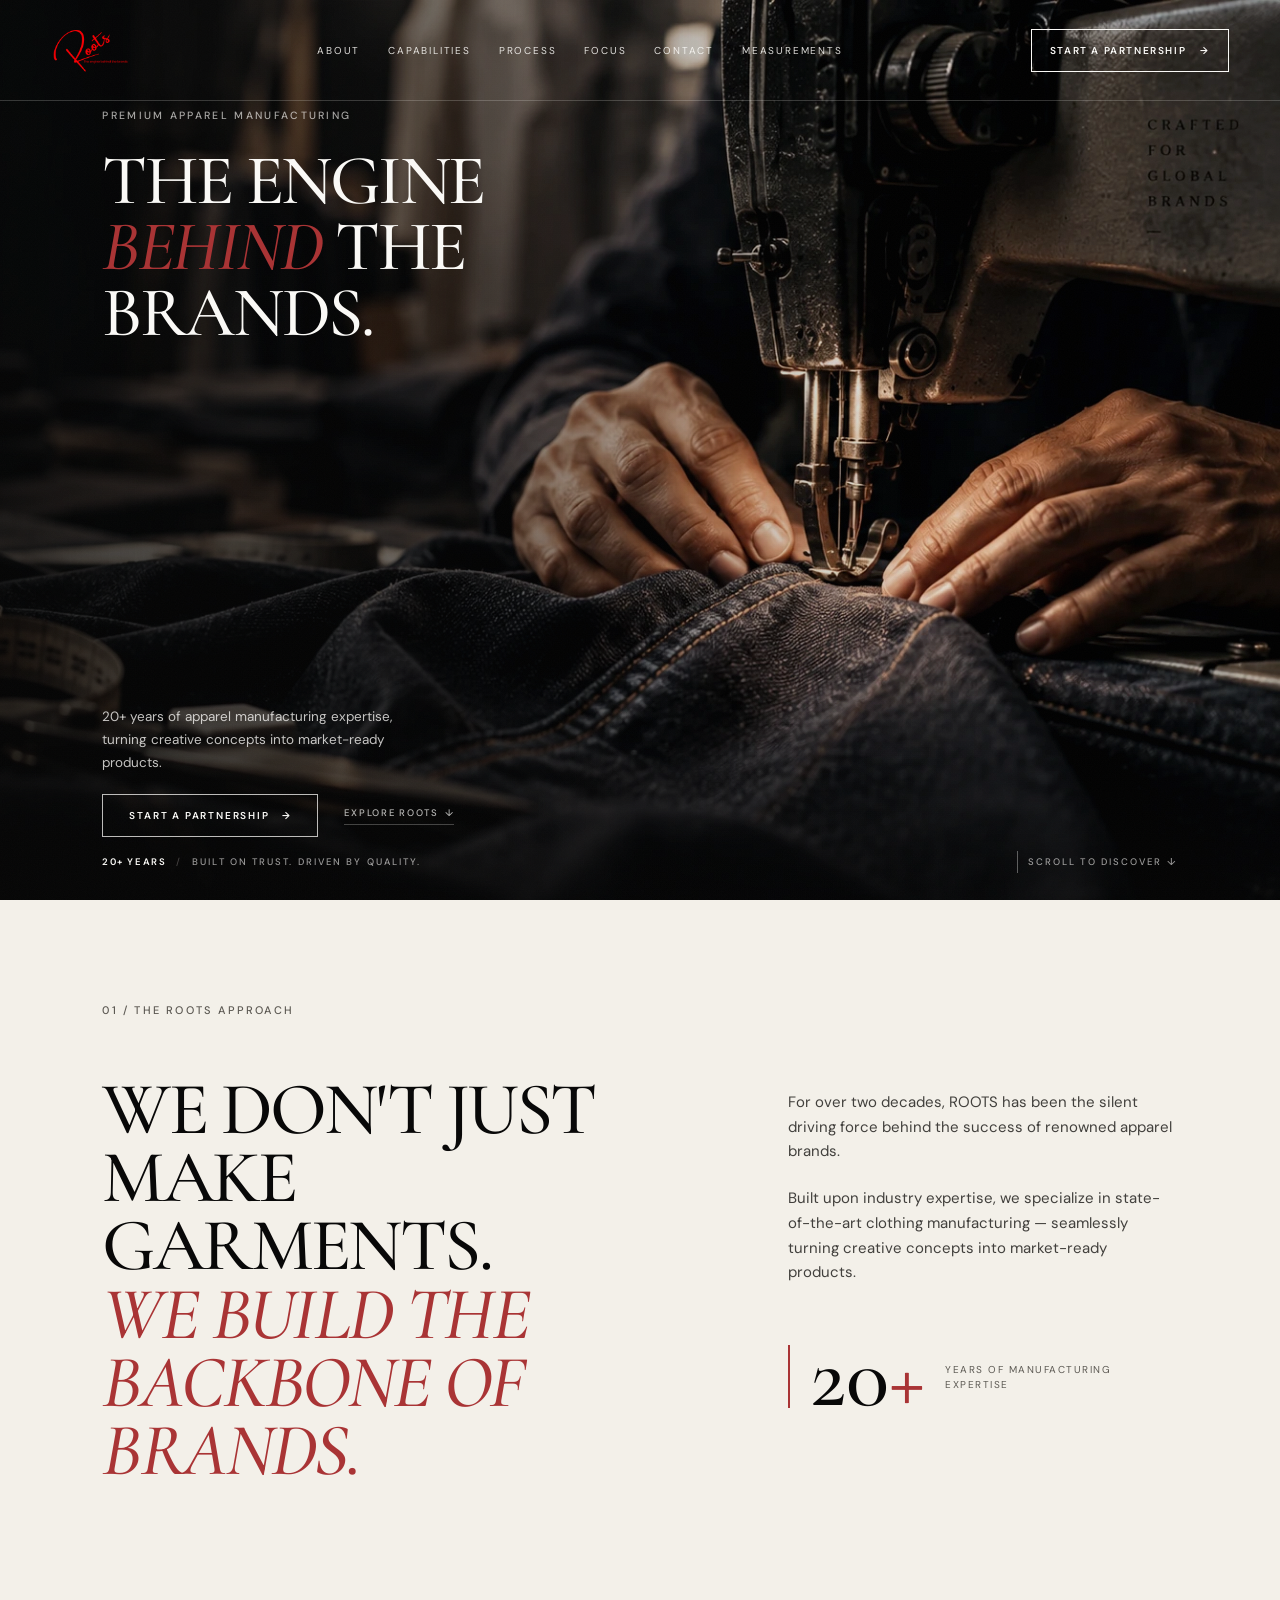
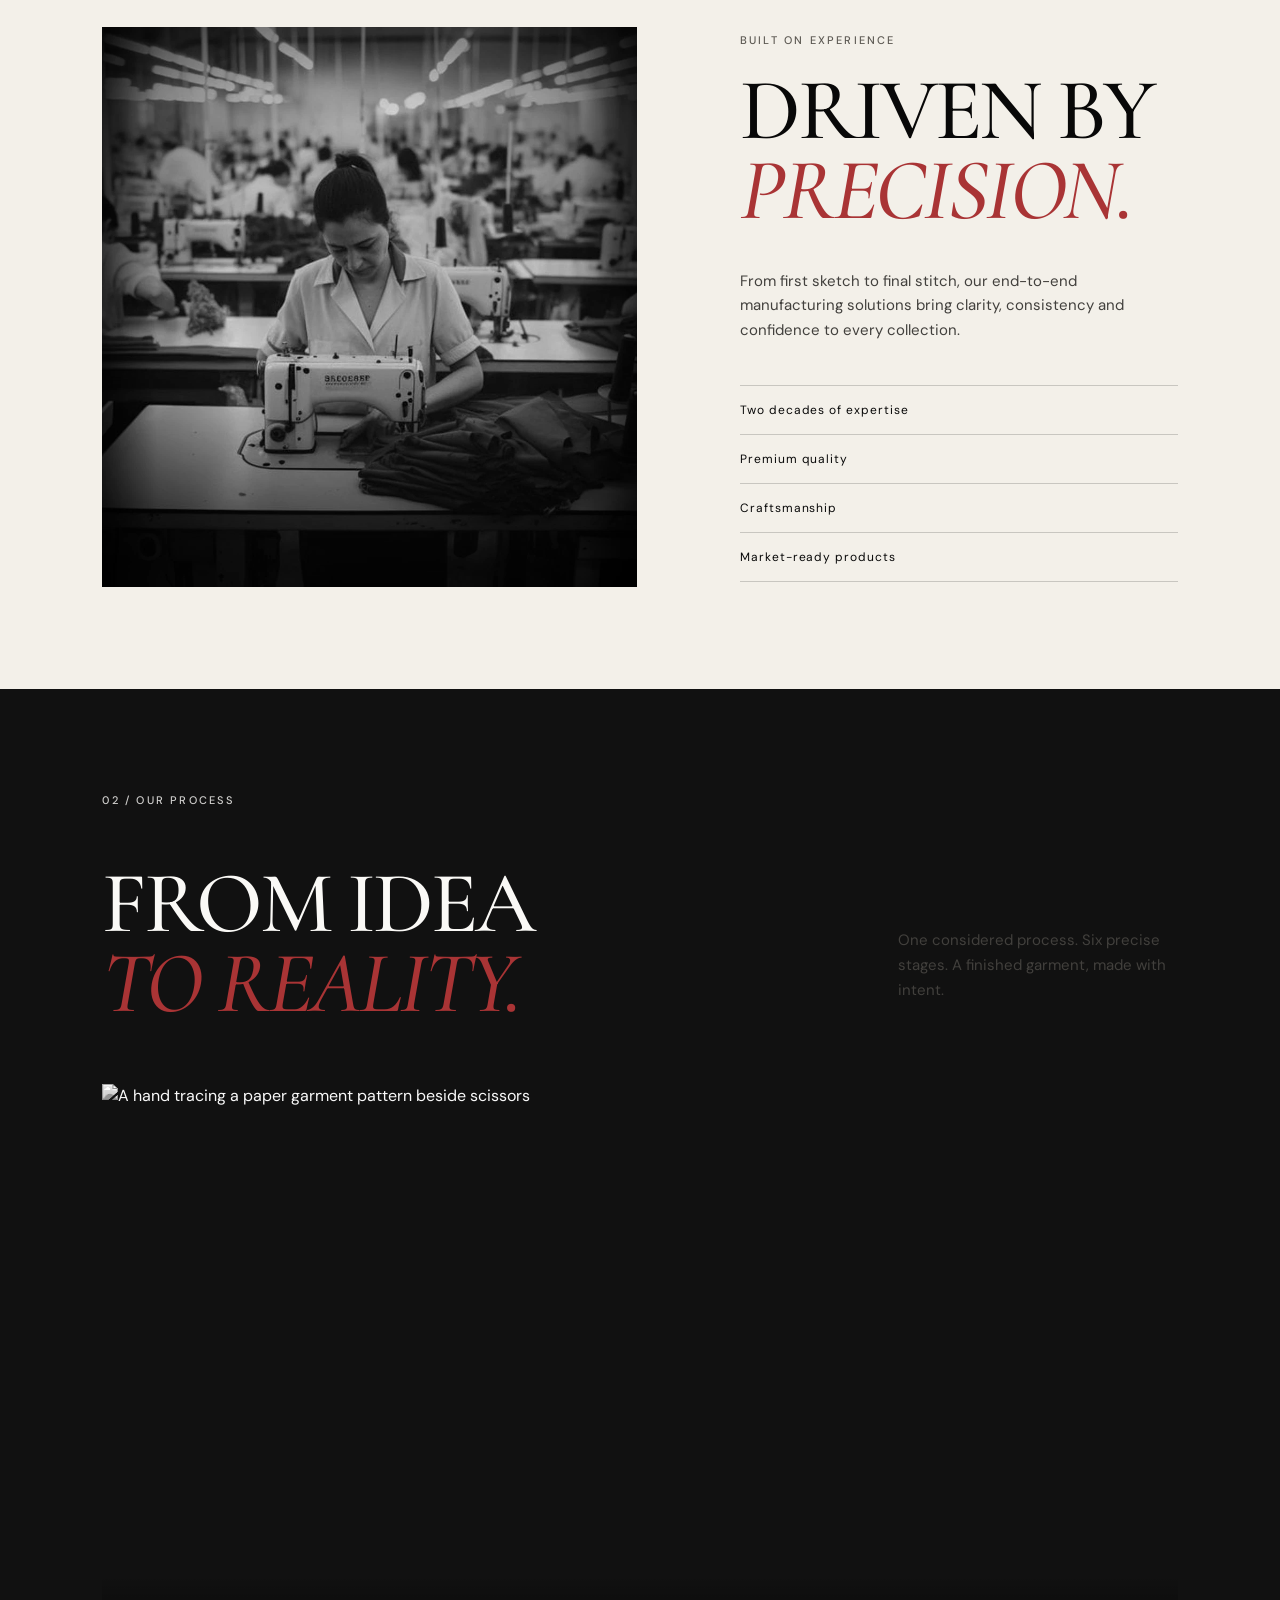
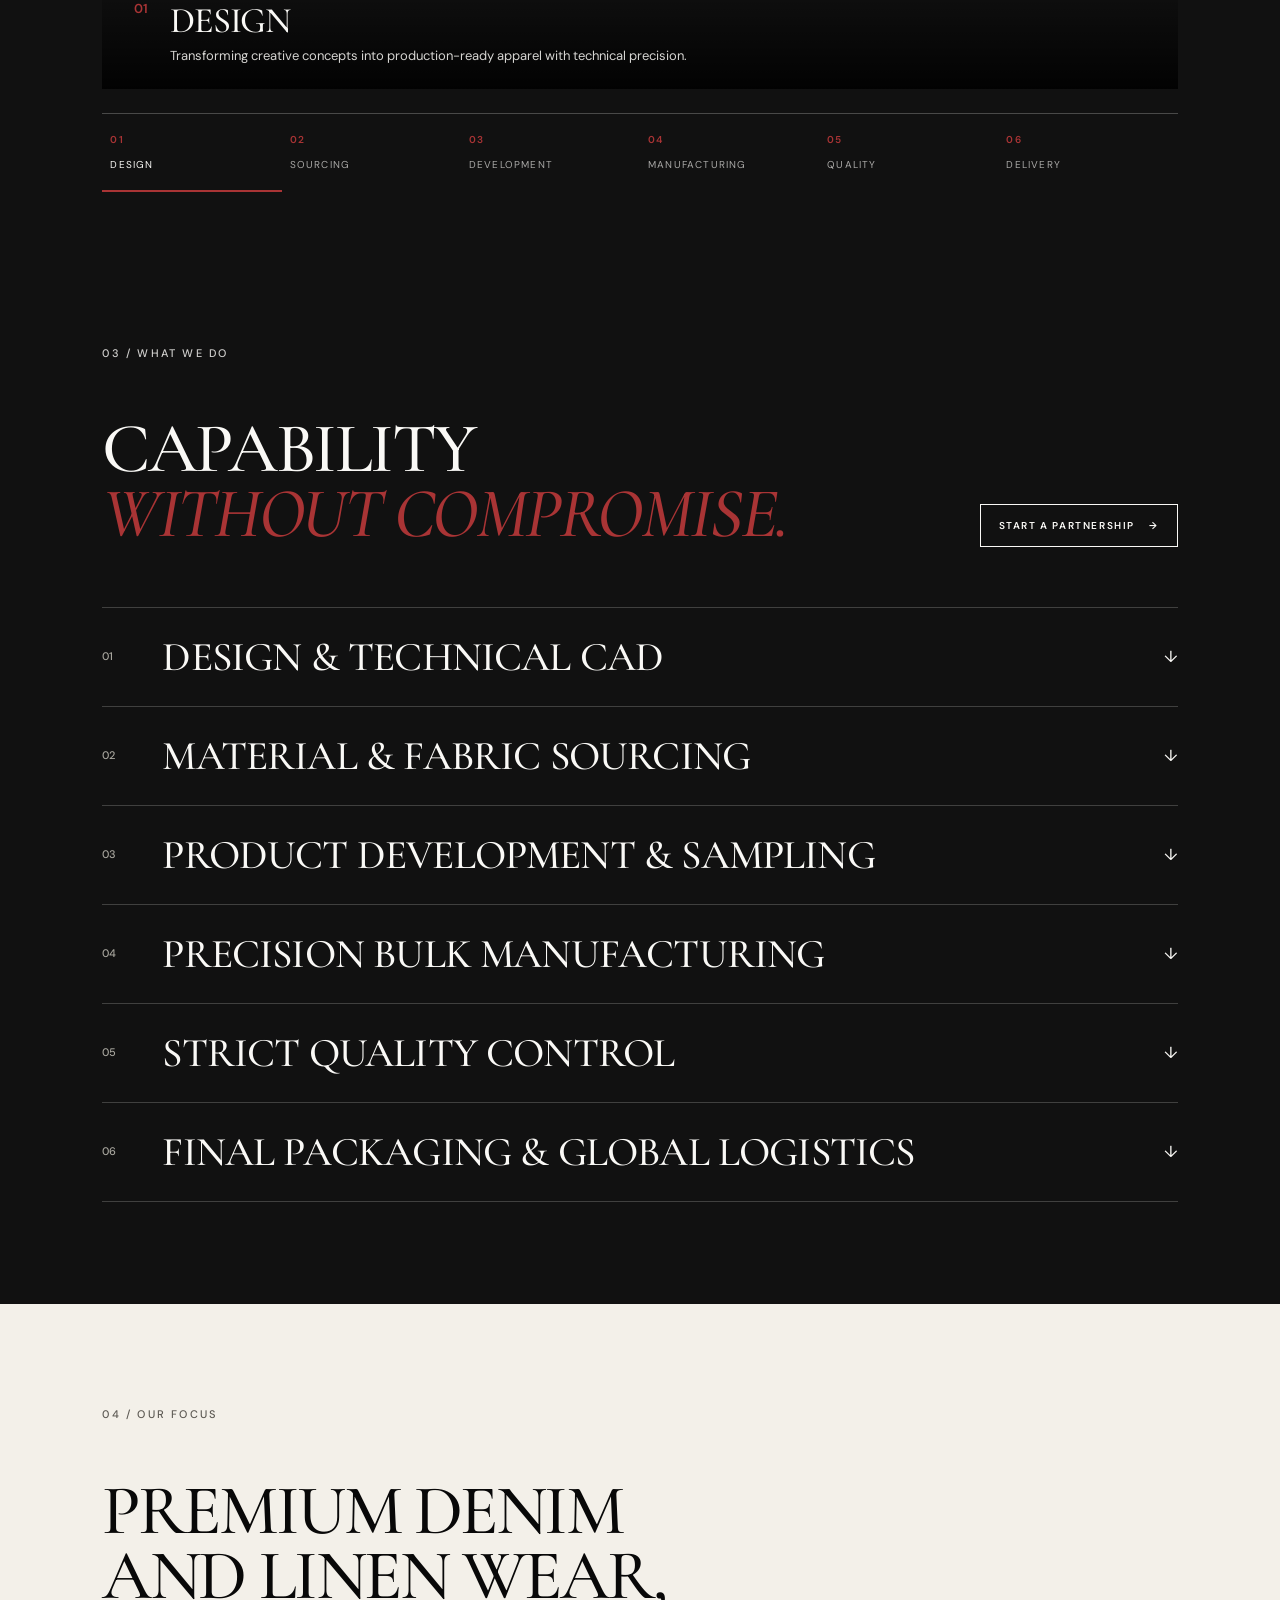
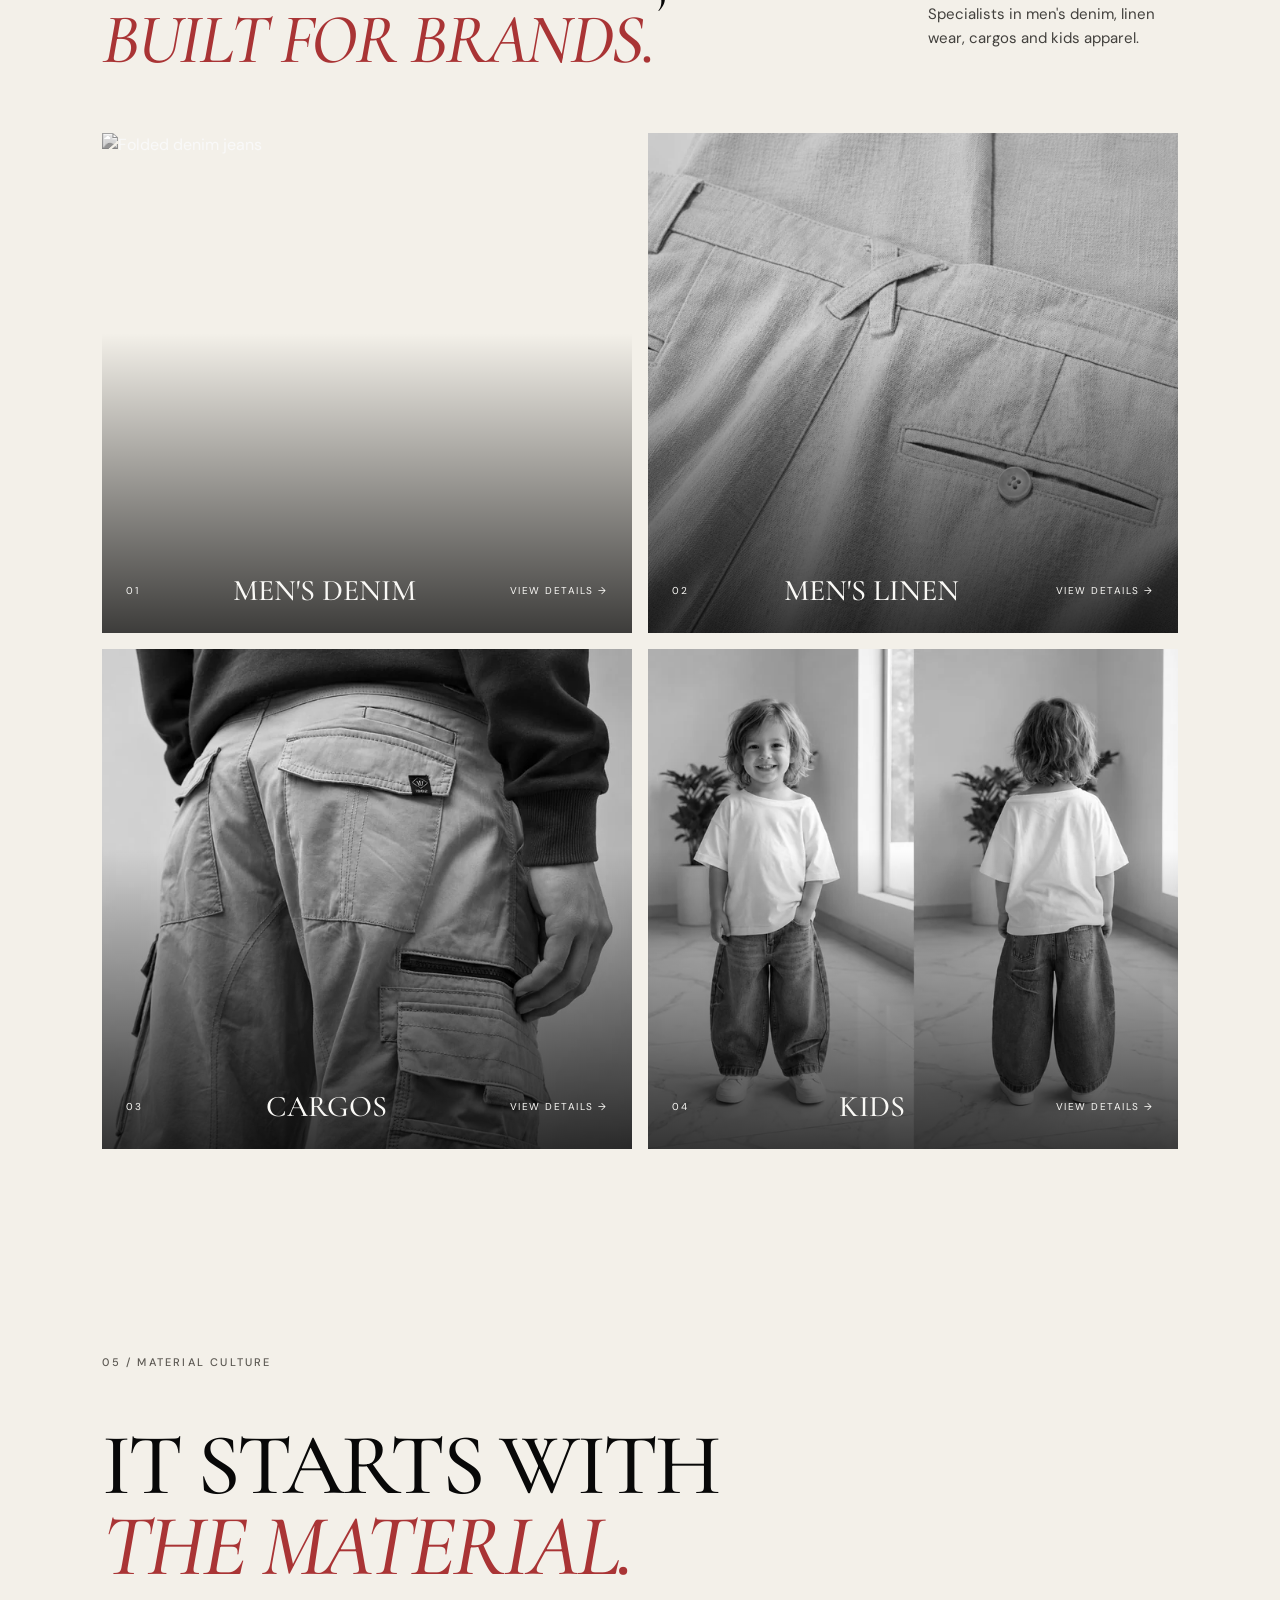
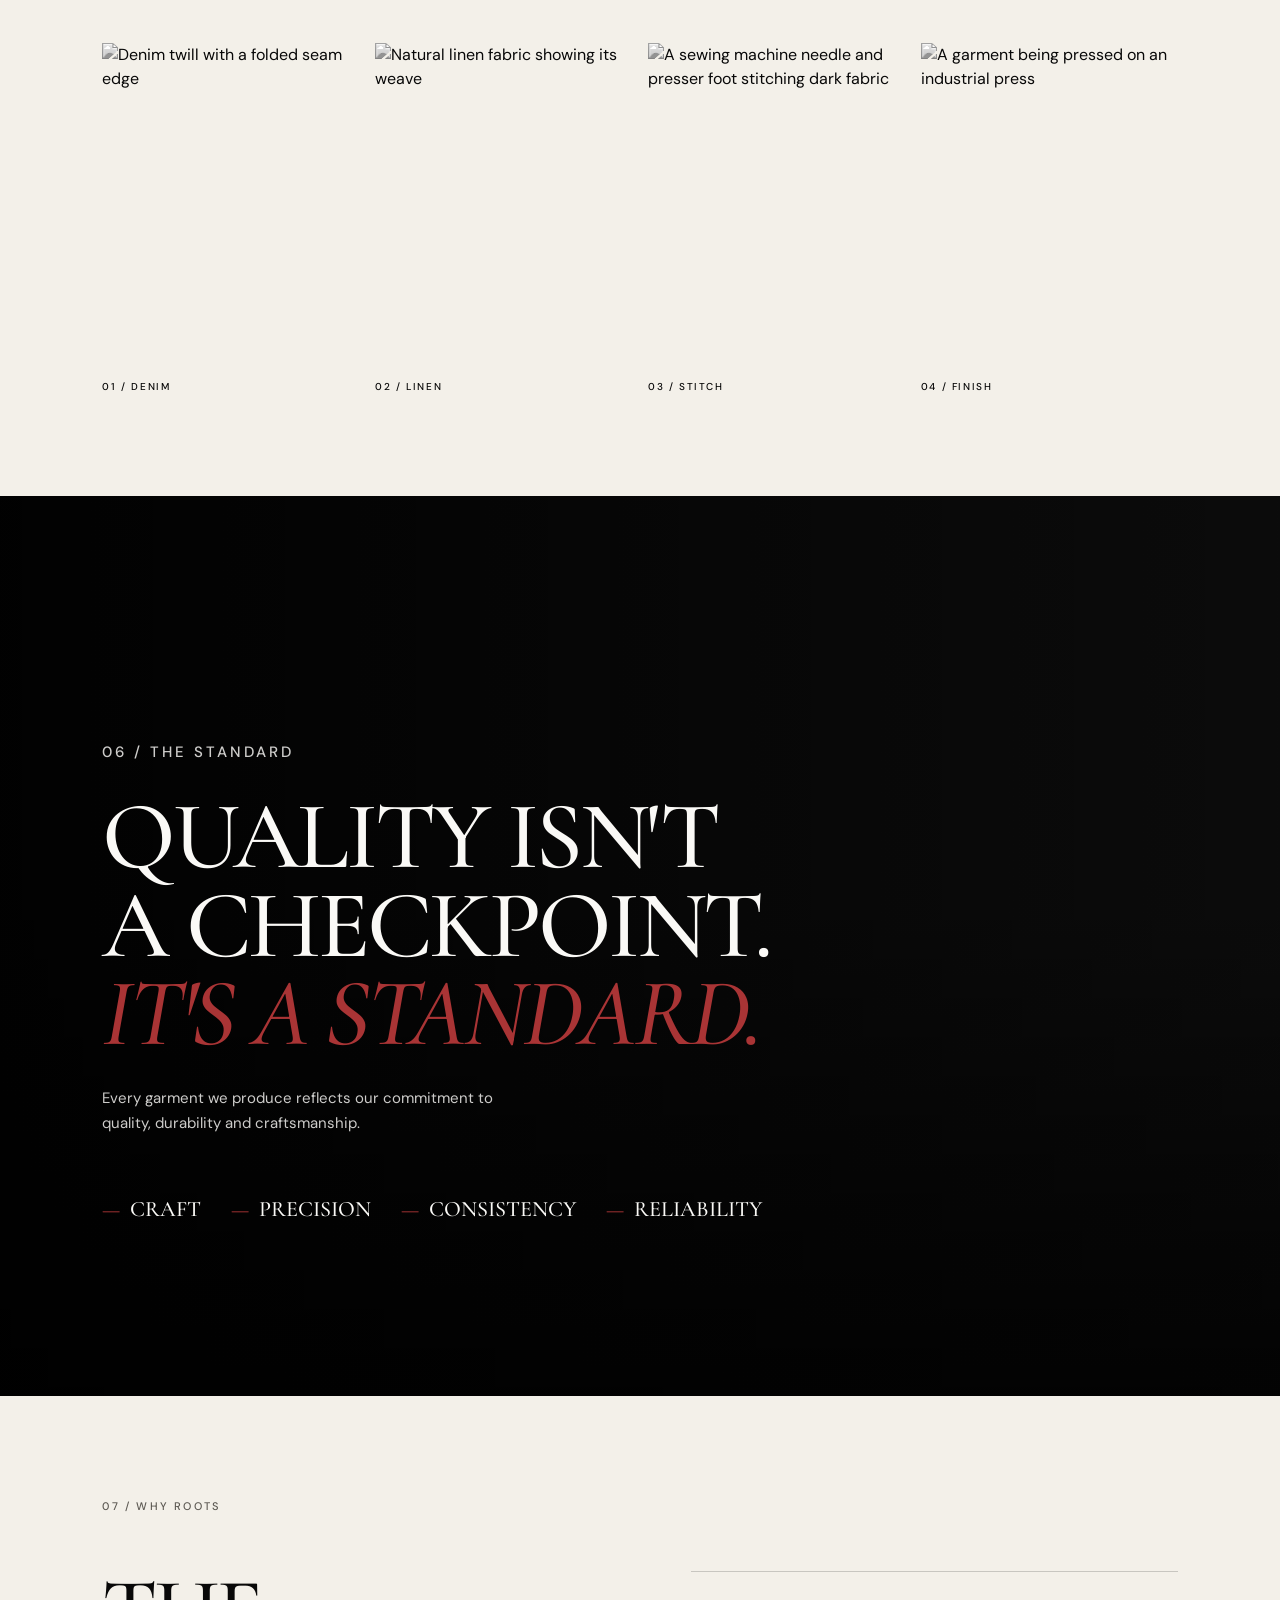
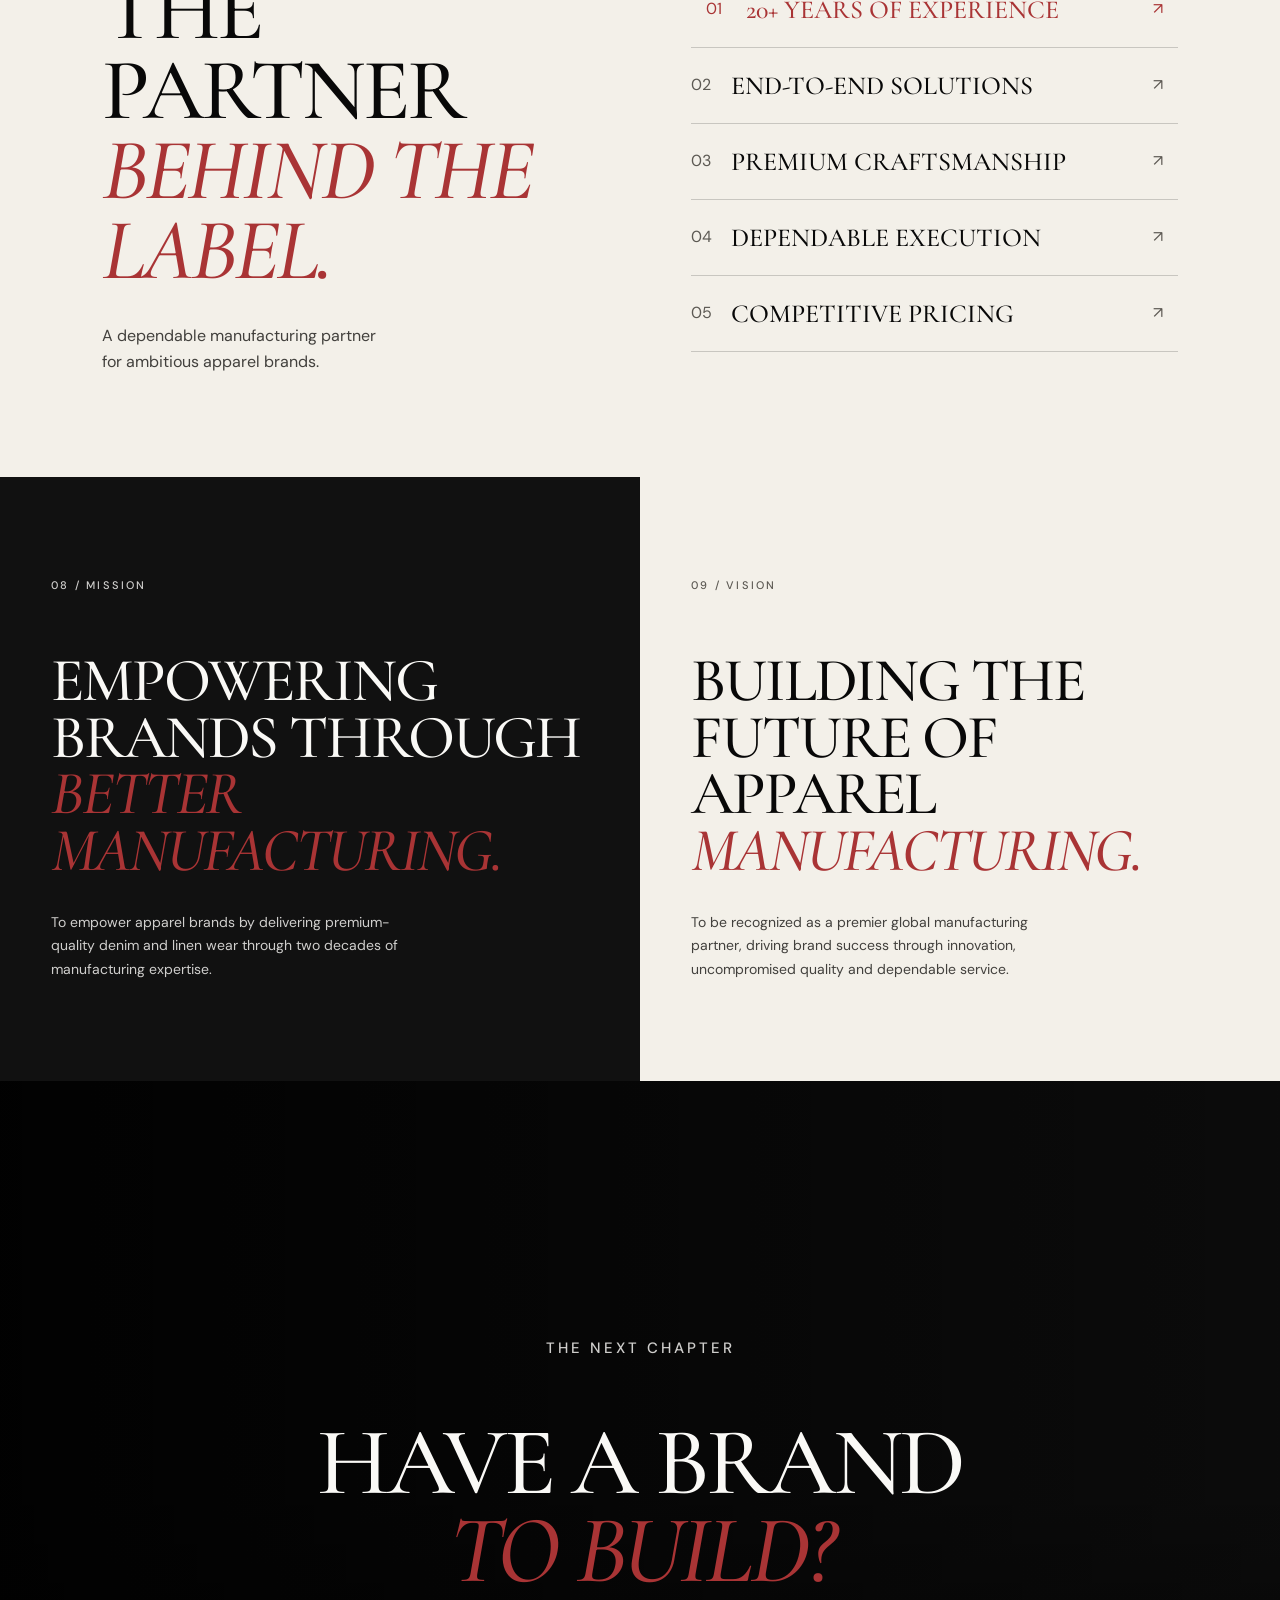
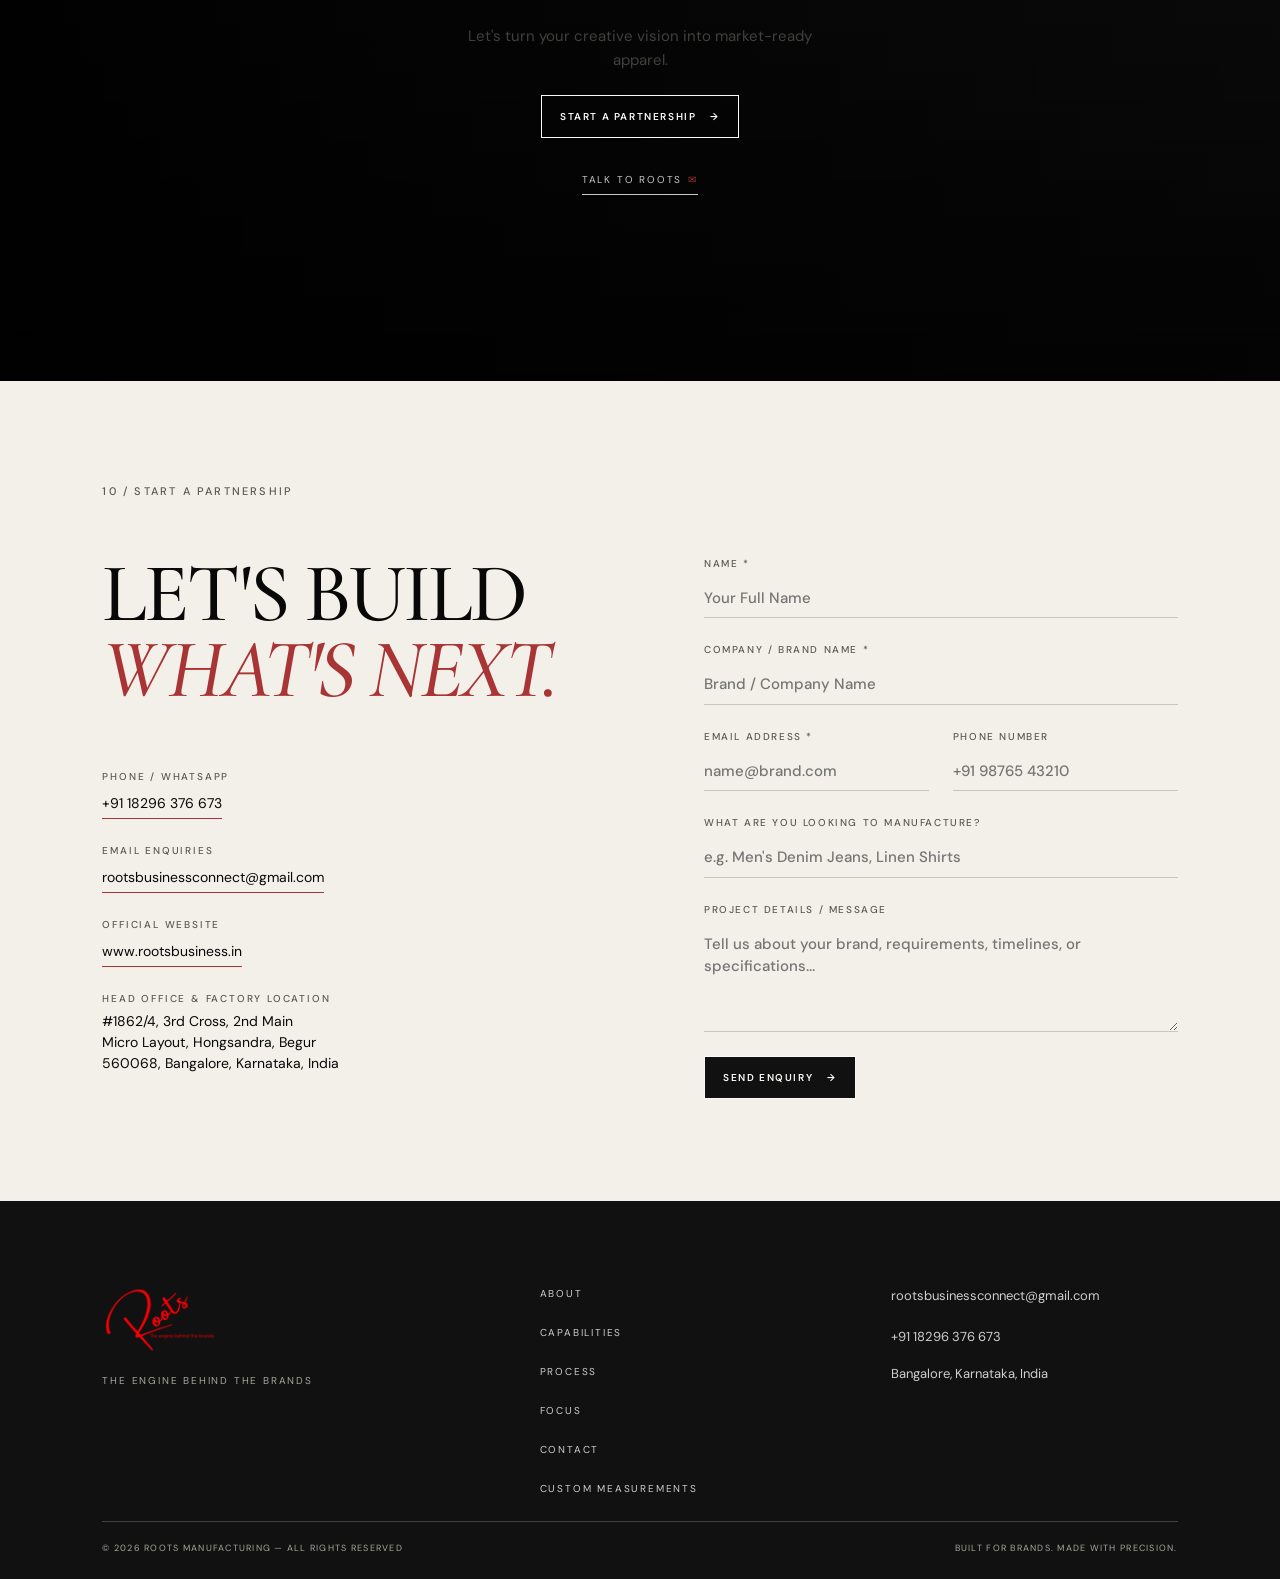
==== index.html @ 0ca6b9b0 "Update Focus section imagery, favicon suite, and floating WhatsApp micro-interactions" ====
<!DOCTYPE html>
<html lang="en">

<head>
  <meta charset="UTF-8">
  <meta name="viewport" content="width=device-width, initial-scale=1.0">

  <!-- Primary SEO Meta Tags -->
  <title>ROOTS | Premium Apparel & Denim Manufacturing | Bangalore, India</title>
  <meta name="title" content="ROOTS | Premium Apparel & Denim Manufacturing | Bangalore, India">
  <meta name="description"
    content="Premium apparel manufacturing partner in Bangalore, India. Menswear, kidswear, cargos, denim and linen — from design and sourcing to final production.">
  <meta name="keywords"
    content="apparel manufacturer Bangalore, denim manufacturer India, linen clothing manufacturer, cargo pants manufacturer, private label clothing manufacturer, garment factory Bangalore, custom apparel manufacturing India, mens denim production">
  <meta name="author" content="ROOTS Manufacturing">
  <meta name="robots" content="index, follow, max-image-preview:large, max-snippet:-1, max-video-preview:-1">
  <link rel="canonical" href="https://www.rootsbusiness.in/">

  <!-- Geo Meta Tags for Local SEO (Bangalore, India) -->
  <meta name="geo.region" content="IN-KA">
  <meta name="geo.placename" content="Bangalore">
  <meta name="geo.position" content="12.8906;77.6271">
  <meta name="ICBM" content="12.8906, 77.6271">

  <!-- Open Graph / Facebook -->
  <meta property="og:type" content="website">
  <meta property="og:url" content="https://www.rootsbusiness.in/">
  <meta property="og:site_name" content="ROOTS Manufacturing">
  <meta property="og:title" content="ROOTS | Premium Apparel & Denim Manufacturing | Bangalore, India">
  <meta property="og:description"
    content="ROOTS is a premium apparel manufacturing partner based in Bangalore, India, specializing in menswear, kidswear, cargos, denim and linen, providing end-to-end solutions from design and sourcing to final production.">
  <meta property="og:image" content="https://www.rootsbusiness.in/assets/images/roots-hero-craftsmanship.webp">
  <meta property="og:image:alt" content="Raw indigo denim being stitched on an industrial sewing machine">
  <meta property="og:locale" content="en_IN">

  <!-- Twitter / X -->
  <meta property="twitter:card" content="summary_large_image">
  <meta property="twitter:url" content="https://www.rootsbusiness.in/">
  <meta property="twitter:title" content="ROOTS | Premium Apparel & Denim Manufacturing">
  <meta property="twitter:description"
    content="Premier apparel and denim manufacturing partner in Bangalore, India. Turning creative visions into market-ready collections.">
  <meta property="twitter:image" content="https://www.rootsbusiness.in/assets/images/roots-hero-craftsmanship.webp">

  <!-- Theme Color for Mobile Browser Chrome -->
  <meta name="theme-color" content="#111111">
  <meta name="theme-color" content="#111111" media="(prefers-color-scheme: dark)">
  <meta name="theme-color" content="#f3f0e9" media="(prefers-color-scheme: light)">

  <!-- Favicons -->
  <link rel="icon" href="favicon.ico" sizes="16x16 32x32 48x48">
  <link rel="icon" href="favicon-32.png" type="image/png" sizes="32x32">
  <link rel="apple-touch-icon" href="apple-touch-icon.png">

  <!-- Google Fonts Preconnect & Optimized Weights -->
  <link rel="preconnect" href="https://fonts.googleapis.com">
  <link rel="preconnect" href="https://fonts.gstatic.com" crossorigin>
  <link
    href="https://fonts.googleapis.com/css2?family=Cormorant+Garamond:ital,wght@0,500;1,500&family=DM+Sans:opsz,wght@9..40,400;9..40,500;9..40,600&display=swap"
    rel="stylesheet">

  <!-- The loader mark is the first thing painted, so it is fetched ahead of
       the stylesheet. 31KB indexed PNG. -->
  <link rel="preload" as="image" href="assets/images/roots-logo-mark.png" fetchpriority="high">

  <!-- Preload the hero image that this viewport will actually use. Without the
       media conditions phones downloaded the 99KB desktop file as well as the
       34KB mobile file the stylesheet then requested. Breakpoints match the
       .hero-bg rules in css/style.css. -->
  <link rel="preload" as="image" href="assets/images/roots-hero-craftsmanship.webp" type="image/webp"
    fetchpriority="high" media="(min-width: 801px)">
  <link rel="preload" as="image" href="assets/images/roots-hero-craftsmanship-mobile.webp" type="image/webp"
    fetchpriority="high" media="(max-width: 800px)">

  <!-- Core Stylesheet -->
  <link rel="stylesheet" href="css/style.css">

  <!-- Schema.org JSON-LD Structured Data for Rich Snippets -->
  <script type="application/ld+json">
  {
    "@context": "https://schema.org",
    "@graph": [
      {
        "@type": ["Organization", "LocalBusiness", "Manufacturer"],
        "@id": "https://www.rootsbusiness.in/#organization",
        "name": "ROOTS Manufacturing",
        "alternateName": "ROOTS Apparel",
        "legalName": "ROOTS Business Connect",
        "url": "https://www.rootsbusiness.in/",
        "logo": "https://www.rootsbusiness.in/assets/images/roots-logo.png",
        "image": "https://www.rootsbusiness.in/assets/images/roots-hero-craftsmanship.webp",
        "description": "ROOTS is a premium apparel manufacturing partner based in Bangalore, India, specializing in menswear, kidswear, cargos, denim and linen, providing end-to-end solutions from design and sourcing to final production.",
        "telephone": "+9118296376673",
        "email": "rootsbusinessconnect@gmail.com",
        "address": {
          "@type": "PostalAddress",
          "streetAddress": "#1862/4, 3rd Cross, 2nd Main, Micro Layout, Hongsandra, Begur",
          "addressLocality": "Bangalore",
          "addressRegion": "Karnataka",
          "postalCode": "560068",
          "addressCountry": "IN"
        },
        "geo": {
          "@type": "GeoCoordinates",
          "latitude": 12.8906,
          "longitude": 77.6271
        },
        "areaServed": ["India", "Global"],
        "hasOfferCatalog": {
          "@type": "OfferCatalog",
          "name": "Apparel Manufacturing Services",
          "itemListElement": [
            {
              "@type": "Offer",
              "itemOffered": {
                "@type": "Service",
                "name": "Men's Denim Manufacturing",
                "description": "Custom denim apparel development, washing, stitching, and finishing."
              }
            },
            {
              "@type": "Offer",
              "itemOffered": {
                "@type": "Service",
                "name": "Men's Linen Wear Production",
                "description": "Premium linen garment sourcing, sampling, tailoring, and manufacturing."
              }
            },
            {
              "@type": "Offer",
              "itemOffered": {
                "@type": "Service",
                "name": "Cargo & Utilitarian Apparel Manufacturing",
                "description": "Custom cargo trousers, multi-pocket utility pants, and durable garment production."
              }
            },
            {
              "@type": "Offer",
              "itemOffered": {
                "@type": "Service",
                "name": "End-to-End Apparel Production",
                "description": "Design translation, fabric sourcing, pattern making, quality control, and export packaging."
              }
            }
          ]
        }
      },
      {
        "@type": "WebSite",
        "@id": "https://www.rootsbusiness.in/#website",
        "url": "https://www.rootsbusiness.in/",
        "name": "ROOTS — The Engine Behind the Brands",
        "publisher": {
          "@id": "https://www.rootsbusiness.in/#organization"
        },
        "inLanguage": "en-IN"
      }
    ]
  }
  </script>
</head>

<body>
  <!-- ============================================================
       BRAND TITLE CARD — the ROOTS mark revealed by a single sweep
       along its own writing direction, then a rule and the place line.

       The whole sequence (reveal, hold and clear) runs in CSS with
       animation-fill-mode: both, so the overlay always releases the page
       even if this document's JavaScript never executes. main.js only
       removes the finished node.

       The artwork is assets/images/roots-logo-mark.png — the existing
       ROOTS logo master resampled and trimmed to its ink box. Nothing
       about the lettering, proportions or colour is altered.
       ============================================================ -->
  <div class="roots-loader-overlay" id="roots-loader" aria-hidden="true" role="presentation">
    <div class="roots-loader-stage">
      <div class="roots-mark-wrap">
        <img class="roots-mark" src="assets/images/roots-logo-mark.png" alt="" width="1080" height="611"
          fetchpriority="high" decoding="sync">
        <!-- Ground-coloured curtain retreating along the signature's writing
             axis. A sweep can never expose a broken letterform, which a
             stroke mask traced over raster artwork inevitably does. -->
        <span class="roots-mark-wipe"></span>
      </div>
      <span class="roots-loader-rule"></span>
    </div>
  </div>

  <!-- Accessibility Skip to Main Content Link -->
  <a href="#main-content" class="sr-only">Skip to main content</a>

  <!-- Header & Navigation -->
  <header class="site-header" role="banner">
    <a href="#top" class="brand-mark" aria-label="ROOTS Manufacturing Homepage">
      <img src="assets/images/roots-logo.png" alt="ROOTS — The Engine Behind The Brands Logo" width="140" height="48">
    </a>

    <nav aria-label="Primary Navigation">
      <a href="#about" title="About ROOTS">ABOUT</a>
      <a href="#capabilities" title="Manufacturing Capabilities">CAPABILITIES</a>
      <a href="#process" title="Our 6-Step Manufacturing Process">PROCESS</a>
      <a href="#focus" title="Product Focus Categories">FOCUS</a>
      <a href="#contact" title="Get in touch to start a partnership">CONTACT</a>
      <a href="measurements.html" title="Custom Garment Measurements & Tech Specs">MEASUREMENTS</a>
    </nav>

    <a class="nav-cta" href="#contact" title="Inquire about manufacturing partnership">
      START A PARTNERSHIP <span aria-hidden="true">→</span>
    </a>

    <!-- Mobile Menu Toggle Button -->
    <button class="mobile-menu-toggle" aria-label="Toggle navigation menu" aria-expanded="false"
      aria-controls="mobile-drawer">
      <span></span>
      <span></span>
      <span></span>
    </button>
  </header>

  <!-- Mobile Navigation Drawer -->
  <div class="mobile-nav-drawer" id="mobile-drawer" role="dialog" aria-modal="true" aria-label="Mobile Navigation"
    aria-hidden="true">
    <nav>
      <a href="#about">ABOUT</a>
      <a href="#capabilities">CAPABILITIES</a>
      <a href="#process">PROCESS</a>
      <a href="#focus">FOCUS</a>
      <a href="#contact">CONTACT</a>
      <a href="measurements.html">MEASUREMENTS</a>
    </nav>
    <div class="mobile-nav-footer">
      <a class="button button-light" href="#contact">START A PARTNERSHIP <span aria-hidden="true">→</span></a>
      <a class="talk" href="mailto:rootsbusinessconnect@gmail.com">rootsbusinessconnect@gmail.com</a>
    </div>
  </div>

  <!-- Main Content Landmark -->
  <main id="main-content" role="main">
    <!-- ============================================================
         HERO SECTION
         TEMPORARY HERO IMAGE — REPLACE WITH ROOTS-OWNED PHOTOGRAPHY
         ============================================================ -->
    <section class="hero" id="top" aria-label="ROOTS Apparel Manufacturing Introduction">

      <!-- Background image (absolutely positioned, fills hero) -->
      <div class="hero-bg" aria-hidden="true"></div>

      <!-- Layered gradient overlays for cinematic depth -->
      <div class="hero-fg" aria-hidden="true"></div>

      <!-- Content wrapper -->
      <div class="hero-wrap">

        <!-- TOP: eyebrow + headline -->
        <div class="hero-top">

          <!-- No aria-label here: ARIA 1.2 prohibits it on the paragraph role,
               and the visible text already reads correctly. -->
          <p class="h-eyebrow">
            <span>PREMIUM APPAREL MANUFACTURING</span>
          </p>

          <h1 class="h-headline">
            <!-- Lines are split for the staggered reveal only. They must all stay
                 readable: previously lines 1 and 3 were aria-hidden while line 2
                 was not, and a duplicate sr-only span followed, so the heading
                 was announced as "BEHIND THE THE ENGINE BEHIND THE BRANDS." -->
            <span class="h-line">THE ENGINE</span>
            <span class="h-line"><em>BEHIND</em> THE</span>
            <span class="h-line">BRANDS.</span>
          </h1>

        </div>

        <!-- BOTTOM: subtext + CTAs (anchored low) -->
        <div class="h-body">
          <p class="h-subtext">20+ years of apparel manufacturing expertise,
            turning creative concepts into market-ready products.</p>
          <div class="h-ctas">
            <a class="h-cta-primary" href="#contact" id="hero-cta-primary"
              title="Contact ROOTS for clothing manufacturing">
              START A PARTNERSHIP
              <span class="h-arrow" aria-hidden="true">→</span>
            </a>
            <a class="h-cta-secondary" href="#about" id="hero-cta-secondary"
              title="Explore ROOTS manufacturing story">
              EXPLORE ROOTS
              <span aria-hidden="true">↓</span>
            </a>
          </div>
        </div>

      </div>

      <!-- Absolute bottom metadata bar -->
      <div class="hero-meta" aria-hidden="true">
        <span class="h-meta-l">
          <strong class="h-stat-accent">20+ YEARS</strong>
          <span class="h-sep">/</span>
          <span>BUILT ON TRUST. DRIVEN BY QUALITY.</span>
        </span>
        <span class="h-meta-r">
          <span class="h-scroll-line"></span>
          <span>SCROLL TO DISCOVER <span class="h-scroll-arrow">↓</span></span>
        </span>
      </div>

    </section>

    <!-- 01: About Section -->
    <section class="intro section-ivory" id="about" aria-labelledby="about-heading">
      <div class="section-kicker">01 / THE ROOTS APPROACH</div>
      <div class="intro-grid">
        <h2 id="about-heading">WE DON'T JUST <br>MAKE GARMENTS. <br><em>WE BUILD THE <br>BACKBONE OF BRANDS.</em></h2>
        <div class="intro-copy">
          <p>For over two decades, ROOTS has been the silent driving force behind the success of renowned apparel
            brands.</p>
          <p>Built upon industry expertise, we specialize in state-of-the-art clothing manufacturing — seamlessly
            turning creative concepts into market-ready products.</p>
          <aside class="stat" aria-label="20 plus years of manufacturing expertise">
            <strong>20<span aria-hidden="true">+</span></strong>
            <div>YEARS OF MANUFACTURING<br>EXPERTISE</div>
          </aside>
        </div>
      </div>
    </section>

    <!-- Story Section -->
    <section class="story section-ivory" aria-labelledby="story-heading">
      <div class="story-image image-garment" role="img"
        aria-label="Tailoring and apparel craftsmanship at ROOTS factory"></div>
      <div class="story-copy">
        <p class="eyebrow">BUILT ON EXPERIENCE</p>
        <h2 id="story-heading">DRIVEN BY <br><em>PRECISION.</em></h2>
        <p>From first sketch to final stitch, our end-to-end manufacturing solutions bring clarity, consistency and
          confidence to every collection.</p>
        <div class="phrase-list">
          <span>Two decades of expertise</span>
          <span>Premium quality</span>
          <span>Craftsmanship</span>
          <span>Market-ready products</span>
        </div>
      </div>
    </section>

    <!-- 02: Process Section -->
    <section class="process section-black" id="process" aria-labelledby="process-heading">
      <div class="section-kicker light">02 / OUR PROCESS</div>
      <div class="process-head">
        <h2 id="process-heading">FROM IDEA <br><em>TO REALITY.</em></h2>
        <p>One considered process. Six precise stages. A finished garment, made with intent.</p>
      </div>

      <figure class="process-visual" id="process-panel" role="tabpanel" aria-labelledby="tab-01">
        <img src="https://images.unsplash.com/photo-1721664195489-7448042bf305?auto=format&fit=crop&w=1600&q=85"
            srcset="https://images.unsplash.com/photo-1721664195489-7448042bf305?auto=format&fit=crop&q=85&w=600 600w, https://images.unsplash.com/photo-1721664195489-7448042bf305?auto=format&fit=crop&q=85&w=900 900w, https://images.unsplash.com/photo-1721664195489-7448042bf305?auto=format&fit=crop&q=85&w=1200 1200w, https://images.unsplash.com/photo-1721664195489-7448042bf305?auto=format&fit=crop&q=85&w=1600 1600w, https://images.unsplash.com/photo-1721664195489-7448042bf305?auto=format&fit=crop&q=85&w=2200 2200w"
            sizes="(max-width: 800px) 88vw, 84vw"
          alt="A hand tracing a paper garment pattern beside scissors" loading="lazy">
        <figcaption class="process-caption">
          <span aria-hidden="true">01</span>
          <div>
            <h3>DESIGN</h3>
            <p>Transforming creative concepts into production-ready apparel with technical precision.</p>
          </div>
        </figcaption>
      </figure>

      <div class="timeline" role="tablist" aria-label="Manufacturing process stages">
        <button role="tab" id="tab-01" aria-selected="true" aria-controls="process-panel"
          class="active"><span>01</span>DESIGN</button>
        <button role="tab" id="tab-02" aria-selected="false"
          aria-controls="process-panel"><span>02</span>SOURCING</button>
        <button role="tab" id="tab-03" aria-selected="false"
          aria-controls="process-panel"><span>03</span>DEVELOPMENT</button>
        <button role="tab" id="tab-04" aria-selected="false"
          aria-controls="process-panel"><span>04</span>MANUFACTURING</button>
        <button role="tab" id="tab-05" aria-selected="false"
          aria-controls="process-panel"><span>05</span>QUALITY</button>
        <button role="tab" id="tab-06" aria-selected="false"
          aria-controls="process-panel"><span>06</span>DELIVERY</button>
      </div>
    </section>

    <!-- 03: Capabilities -->
    <section class="capabilities section-black" id="capabilities" aria-labelledby="capabilities-heading">
      <div class="section-kicker light">03 / WHAT WE DO</div>
      <div class="capabilities-head">
        <h2 id="capabilities-heading">CAPABILITY <br><em>WITHOUT COMPROMISE.</em></h2>
        <a class="button button-outline" href="#contact" title="Start a manufacturing partnership">START A PARTNERSHIP
          <span aria-hidden="true">→</span></a>
      </div>

      <div class="capability-list" role="list">
        <div class="capability-item" role="listitem">
          <button class="capability-trigger" id="cap-btn-01" aria-expanded="false" aria-controls="cap-panel-01">
            <span class="cap-num">01</span>
            <h3>DESIGN & TECHNICAL CAD</h3>
            <span class="row-arrow" aria-hidden="true">↓</span>
          </button>
          <div class="capability-panel" id="cap-panel-01" role="region" aria-labelledby="cap-btn-01" hidden>
            <p>Translating designer sketches and concepts into production-ready digital tech-packs, precise grade rules,
              and optimized marker nestings for material efficiency.</p>
          </div>
        </div>

        <div class="capability-item" role="listitem">
          <button class="capability-trigger" id="cap-btn-02" aria-expanded="false" aria-controls="cap-panel-02">
            <span class="cap-num">02</span>
            <h3>MATERIAL & FABRIC SOURCING</h3>
            <span class="row-arrow" aria-hidden="true">↓</span>
          </button>
          <div class="capability-panel" id="cap-panel-02" role="region" aria-labelledby="cap-btn-02" hidden>
            <p>Direct mill relationships for premium denim twills, pure linen weaves, sustainable blends, and bespoke
              hardware trims tailored to client specifications.</p>
          </div>
        </div>

        <div class="capability-item" role="listitem">
          <button class="capability-trigger" id="cap-btn-03" aria-expanded="false" aria-controls="cap-panel-03">
            <span class="cap-num">03</span>
            <h3>PRODUCT DEVELOPMENT & SAMPLING</h3>
            <span class="row-arrow" aria-hidden="true">↓</span>
          </button>
          <div class="capability-panel" id="cap-panel-03" role="region" aria-labelledby="cap-btn-03" hidden>
            <p>Rapid physical prototyping, fit block validation, specialized wash tests, and pre-production approval
              samples ensuring structural integrity.</p>
          </div>
        </div>

        <div class="capability-item" role="listitem">
          <button class="capability-trigger" id="cap-btn-04" aria-expanded="false" aria-controls="cap-panel-04">
            <span class="cap-num">04</span>
            <h3>PRECISION BULK MANUFACTURING</h3>
            <span class="row-arrow" aria-hidden="true">↓</span>
          </button>
          <div class="capability-panel" id="cap-panel-04" role="region" aria-labelledby="cap-btn-04" hidden>
            <p>Industrial garment production with automated cutting precision, reinforced stitching lines, and
              specialized processing tailored for denim, linen, and woven wear.</p>
          </div>
        </div>

        <div class="capability-item" role="listitem">
          <button class="capability-trigger" id="cap-btn-05" aria-expanded="false" aria-controls="cap-panel-05">
            <span class="cap-num">05</span>
            <h3>STRICT QUALITY CONTROL</h3>
            <span class="row-arrow" aria-hidden="true">↓</span>
          </button>
          <div class="capability-panel" id="cap-panel-05" role="region" aria-labelledby="cap-btn-05" hidden>
            <p>Multi-checkpoint inspection covering fabric defects, seam tensile strength, color fastness, dimensional
              tolerances, and final aesthetic review.</p>
          </div>
        </div>

        <div class="capability-item" role="listitem">
          <button class="capability-trigger" id="cap-btn-06" aria-expanded="false" aria-controls="cap-panel-06">
            <span class="cap-num">06</span>
            <h3>FINAL PACKAGING & GLOBAL LOGISTICS</h3>
            <span class="row-arrow" aria-hidden="true">↓</span>
          </button>
          <div class="capability-panel" id="cap-panel-06" role="region" aria-labelledby="cap-btn-06" hidden>
            <p>Custom brand hangtags, barcode application, protective polybagging, carton standardization, and
              export-ready logistics coordination.</p>
          </div>
        </div>
      </div>
    </section>

    <!-- 04: Product Focus -->
    <section class="focus section-ivory" id="focus" aria-labelledby="focus-heading">
      <div class="section-kicker">04 / OUR FOCUS</div>
      <div class="focus-head">
        <h2 id="focus-heading">PREMIUM DENIM <br>AND LINEN WEAR, <br><em>BUILT FOR BRANDS.</em></h2>
        <p>Specialists in men's denim, linen wear, cargos and kids apparel.</p>
      </div>

      <div class="focus-grid">
        <a class="focus-tile" href="#contact" title="Inquire about Men's Denim manufacturing">
          <img src="https://images.unsplash.com/photo-1542272604-787c3835535d?auto=format&fit=crop&w=1200&q=85"
            srcset="https://images.unsplash.com/photo-1542272604-787c3835535d?auto=format&fit=crop&q=85&w=400 400w, https://images.unsplash.com/photo-1542272604-787c3835535d?auto=format&fit=crop&q=85&w=600 600w, https://images.unsplash.com/photo-1542272604-787c3835535d?auto=format&fit=crop&q=85&w=900 900w, https://images.unsplash.com/photo-1542272604-787c3835535d?auto=format&fit=crop&q=85&w=1200 1200w"
            sizes="(max-width: 639px) 88vw, (max-width: 1080px) 44vw, 42vw"
            alt="Folded denim jeans" loading="lazy">
          <div class="tile-overlay" aria-hidden="true"></div>
          <div class="tile-label">
            <span>01</span>
            <strong>MEN'S DENIM</strong>
            <span>VIEW DETAILS <span aria-hidden="true">→</span></span>
          </div>
        </a>

        <a class="focus-tile" href="#contact" title="Inquire about Men's Linen wear production">
          <img src="assets/images/roots-focus-linen.webp"
            srcset="assets/images/roots-focus-linen-400.webp 400w, assets/images/roots-focus-linen-800.webp 800w, assets/images/roots-focus-linen.webp 1200w"
            sizes="(max-width: 639px) 88vw, (max-width: 1080px) 44vw, 42vw"
            alt="Men's premium linen shirts folded on tailored surface" loading="lazy">
          <div class="tile-overlay" aria-hidden="true"></div>
          <div class="tile-label">
            <span>02</span>
            <strong>MEN'S LINEN</strong>
            <span>VIEW DETAILS <span aria-hidden="true">→</span></span>
          </div>
        </a>

        <a class="focus-tile" href="#contact" title="Inquire about Cargo pants and apparel manufacturing">
          <img src="assets/images/roots-focus-cargos.webp"
            srcset="assets/images/roots-focus-cargos-400.webp 400w, assets/images/roots-focus-cargos-800.webp 800w, assets/images/roots-focus-cargos.webp 1200w"
            sizes="(max-width: 639px) 88vw, (max-width: 1080px) 44vw, 42vw"
            alt="Cargo pants tailoring and manufacturing details" loading="lazy">
          <div class="tile-overlay" aria-hidden="true"></div>
          <div class="tile-label">
            <span>03</span>
            <strong>CARGOS</strong>
            <span>VIEW DETAILS <span aria-hidden="true">→</span></span>
          </div>
        </a>

        <a class="focus-tile" href="#contact" title="Inquire about Kids apparel manufacturing">
          <img src="assets/images/roots-focus-kids.webp"
            srcset="assets/images/roots-focus-kids-400.webp 400w, assets/images/roots-focus-kids-800.webp 800w, assets/images/roots-focus-kids.webp 1200w"
            sizes="(max-width: 639px) 88vw, (max-width: 1080px) 44vw, 42vw"
            alt="Children apparel craftsmanship and knitwear styling" loading="lazy">
          <div class="tile-overlay" aria-hidden="true"></div>
          <div class="tile-label">
            <span>04</span>
            <strong>KIDS</strong>
            <span>VIEW DETAILS <span aria-hidden="true">→</span></span>
          </div>
        </a>
      </div>
    </section>

    <!-- 05: Material Culture -->
    <section class="materials section-ivory" aria-labelledby="materials-heading">
      <div class="section-kicker">05 / MATERIAL CULTURE</div>
      <h2 id="materials-heading">IT STARTS WITH <br><em>THE MATERIAL.</em></h2>

      <!-- IMAGE REPLACEMENT REQUIRED — see assets/README.md.
           These four photographs are hotlinked stock and three of them do not
           depict their caption: 02/LINEN is a furnished interior, 03/STITCH shows
           finished shirts with no stitching visible, and 04/FINISH is ambiguous
           equipment. Alt text has been made truthful in the interim; the section
           only works with real ROOTS fabric and workmanship photography. -->
      <div class="material-strip">
        <figure class="material-item">
          <img src="https://images.unsplash.com/photo-1616411598297-e0053c6ee59d?auto=format&fit=crop&w=800&q=85"
            srcset="https://images.unsplash.com/photo-1616411598297-e0053c6ee59d?auto=format&fit=crop&q=85&w=300 300w, https://images.unsplash.com/photo-1616411598297-e0053c6ee59d?auto=format&fit=crop&q=85&w=450 450w, https://images.unsplash.com/photo-1616411598297-e0053c6ee59d?auto=format&fit=crop&q=85&w=600 600w, https://images.unsplash.com/photo-1616411598297-e0053c6ee59d?auto=format&fit=crop&q=85&w=800 800w"
            sizes="(max-width: 800px) min(70vw, 300px), 23vw"
            alt="Denim twill with a folded seam edge" loading="lazy">
          <figcaption>01 / DENIM</figcaption>
        </figure>

        <figure class="material-item">
          <img src="https://images.unsplash.com/photo-1608424371207-ab70d9d68e80?auto=format&fit=crop&w=800&q=85"
            srcset="https://images.unsplash.com/photo-1608424371207-ab70d9d68e80?auto=format&fit=crop&q=85&w=300 300w, https://images.unsplash.com/photo-1608424371207-ab70d9d68e80?auto=format&fit=crop&q=85&w=450 450w, https://images.unsplash.com/photo-1608424371207-ab70d9d68e80?auto=format&fit=crop&q=85&w=600 600w, https://images.unsplash.com/photo-1608424371207-ab70d9d68e80?auto=format&fit=crop&q=85&w=800 800w"
            sizes="(max-width: 800px) min(70vw, 300px), 23vw"
            alt="Natural linen fabric showing its weave" loading="lazy">
          <figcaption>02 / LINEN</figcaption>
        </figure>

        <figure class="material-item">
          <img src="https://images.unsplash.com/photo-1497997092403-f091fcf5b6c4?auto=format&fit=crop&w=800&q=85"
            srcset="https://images.unsplash.com/photo-1497997092403-f091fcf5b6c4?auto=format&fit=crop&q=85&w=300 300w, https://images.unsplash.com/photo-1497997092403-f091fcf5b6c4?auto=format&fit=crop&q=85&w=450 450w, https://images.unsplash.com/photo-1497997092403-f091fcf5b6c4?auto=format&fit=crop&q=85&w=600 600w, https://images.unsplash.com/photo-1497997092403-f091fcf5b6c4?auto=format&fit=crop&q=85&w=800 800w"
            sizes="(max-width: 800px) min(70vw, 300px), 23vw"
            alt="A sewing machine needle and presser foot stitching dark fabric" loading="lazy">
          <figcaption>03 / STITCH</figcaption>
        </figure>

        <figure class="material-item">
          <img src="https://images.unsplash.com/photo-1696546760882-1d34a7af6800?auto=format&fit=crop&w=800&q=85"
            srcset="https://images.unsplash.com/photo-1696546760882-1d34a7af6800?auto=format&fit=crop&q=85&w=300 300w, https://images.unsplash.com/photo-1696546760882-1d34a7af6800?auto=format&fit=crop&q=85&w=450 450w, https://images.unsplash.com/photo-1696546760882-1d34a7af6800?auto=format&fit=crop&q=85&w=600 600w, https://images.unsplash.com/photo-1696546760882-1d34a7af6800?auto=format&fit=crop&q=85&w=800 800w"
            sizes="(max-width: 800px) min(70vw, 300px), 23vw"
            alt="A garment being pressed on an industrial press" loading="lazy">
          <figcaption>04 / FINISH</figcaption>
        </figure>
      </div>
    </section>

    <!-- 06: Quality Standard -->
    <section class="quality" aria-labelledby="quality-heading">
      <div class="quality-image" role="img" aria-label="Garment stitching and quality assurance"></div>
      <div class="quality-overlay" aria-hidden="true"></div>
      <div class="quality-content">
        <p class="eyebrow light">06 / THE STANDARD</p>
        <h2 id="quality-heading">QUALITY ISN'T <br>A CHECKPOINT. <br><em>IT'S A STANDARD.</em></h2>
        <p>Every garment we produce reflects our commitment to quality, durability and craftsmanship.</p>
        <div class="quality-words" aria-label="Core Quality Pillars">
          <span>CRAFT</span>
          <span>PRECISION</span>
          <span>CONSISTENCY</span>
          <span>RELIABILITY</span>
        </div>
      </div>
    </section>

    <!-- 07: Why ROOTS -->
    <section class="why section-ivory" aria-labelledby="why-heading">
      <div class="section-kicker">07 / WHY ROOTS</div>
      <div class="why-grid">
        <div>
          <h2 id="why-heading">THE PARTNER <br><em>BEHIND THE LABEL.</em></h2>
          <p class="why-intro">A dependable manufacturing partner for ambitious apparel brands.</p>
        </div>

        <div class="benefit-list" role="list">
          <div role="listitem" class="benefit-item selected" tabindex="0">
            <span aria-hidden="true">01</span>
            <strong>20+ YEARS OF EXPERIENCE</strong>
            <span aria-hidden="true">↗</span>
          </div>
          <div role="listitem" class="benefit-item" tabindex="0">
            <span aria-hidden="true">02</span>
            <strong>END-TO-END SOLUTIONS</strong>
            <span aria-hidden="true">↗</span>
          </div>
          <div role="listitem" class="benefit-item" tabindex="0">
            <span aria-hidden="true">03</span>
            <strong>PREMIUM CRAFTSMANSHIP</strong>
            <span aria-hidden="true">↗</span>
          </div>
          <div role="listitem" class="benefit-item" tabindex="0">
            <span aria-hidden="true">04</span>
            <strong>DEPENDABLE EXECUTION</strong>
            <span aria-hidden="true">↗</span>
          </div>
          <div role="listitem" class="benefit-item" tabindex="0">
            <span aria-hidden="true">05</span>
            <strong>COMPETITIVE PRICING</strong>
            <span aria-hidden="true">↗</span>
          </div>
        </div>
      </div>
    </section>

    <!-- 08 & 09: Mission & Vision -->
    <section class="mission" aria-label="Company Mission and Vision">
      <article class="mission-half dark">
        <p class="eyebrow light">08 / MISSION</p>
        <h2>EMPOWERING <br>BRANDS THROUGH <br><em>BETTER MANUFACTURING.</em></h2>
        <p>To empower apparel brands by delivering premium-quality denim and linen wear through two decades of
          manufacturing expertise.</p>
      </article>

      <article class="mission-half ivory">
        <p class="eyebrow">09 / VISION</p>
        <h2>BUILDING THE <br>FUTURE OF APPAREL <br><em>MANUFACTURING.</em></h2>
        <p>To be recognized as a premier global manufacturing partner, driving brand success through innovation,
          uncompromised quality and dependable service.</p>
      </article>
    </section>

    <!-- Closing Call to Action -->
    <section class="closing" aria-labelledby="closing-heading">
      <div class="closing-image" role="img" aria-label="Textile manufacturing floor ready for production"></div>
      <div class="closing-overlay" aria-hidden="true"></div>
      <div class="closing-content">
        <p class="eyebrow light">THE NEXT CHAPTER</p>
        <h2 id="closing-heading">HAVE A BRAND <br><em>TO BUILD?</em></h2>
        <p>Let's turn your creative vision into market-ready apparel.</p>
        <a class="button button-light" href="#contact" title="Get in touch to start a partnership">START A PARTNERSHIP
          <span aria-hidden="true">→</span></a>
        <a class="talk" href="mailto:rootsbusinessconnect@gmail.com" title="Email ROOTS Business team">TALK TO ROOTS
          <span aria-hidden="true">✉</span></a>
      </div>
    </section>

    <!-- 10: Contact Section -->
    <section class="contact section-ivory" id="contact" aria-labelledby="contact-heading">
      <div class="section-kicker">10 / START A PARTNERSHIP</div>
      <div class="contact-grid">
        <div>
          <h2 id="contact-heading">LET'S BUILD <br><em>WHAT'S NEXT.</em></h2>

          <address class="contact-details">
            <p>
              <span>PHONE / WHATSAPP</span>
              <a href="tel:+9118296376673" title="Call ROOTS office">+91 18296 376 673</a>
            </p>
            <p>
              <span>EMAIL ENQUIRIES</span>
              <a href="mailto:rootsbusinessconnect@gmail.com"
                title="Send email to ROOTS">rootsbusinessconnect@gmail.com</a>
            </p>
            <p>
              <span>OFFICIAL WEBSITE</span>
              <a href="https://www.rootsbusiness.in/" target="_blank" rel="noopener noreferrer"
                title="Visit ROOTS official website">www.rootsbusiness.in</a>
            </p>
            <p>
              <span>HEAD OFFICE & FACTORY LOCATION</span>
              #1862/4, 3rd Cross, 2nd Main<br>
              Micro Layout, Hongsandra, Begur<br>
              560068, Bangalore, Karnataka, India
            </p>
          </address>
        </div>

        <form aria-label="Manufacturing Inquiry Form" novalidate>
          <!-- Anti-spam Honeypot Field -->
          <div class="hp-field" aria-hidden="true">
            <label for="contact-hp">Leave this field blank</label>
            <input id="contact-hp" type="text" name="_hp_company" tabindex="-1" autocomplete="off">
          </div>

          <label for="contact-name">
            NAME *
            <input id="contact-name" required name="name" type="text" autocomplete="name" placeholder="Your Full Name">
          </label>

          <label for="contact-company">
            COMPANY / BRAND NAME *
            <input id="contact-company" required name="company" type="text" autocomplete="organization"
              placeholder="Brand / Company Name">
          </label>

          <div class="form-row">
            <label for="contact-email">
              EMAIL ADDRESS *
              <input id="contact-email" required type="email" name="email" autocomplete="email"
                placeholder="name@brand.com">
            </label>

            <label for="contact-phone">
              PHONE NUMBER
              <input id="contact-phone" type="tel" name="phone" autocomplete="tel" placeholder="+91 98765 43210">
            </label>
          </div>

          <label for="contact-manufacture">
            WHAT ARE YOU LOOKING TO MANUFACTURE?
            <input id="contact-manufacture" name="manufacture" type="text"
              placeholder="e.g. Men's Denim Jeans, Linen Shirts">
          </label>

          <label for="contact-message">
            PROJECT DETAILS / MESSAGE
            <textarea id="contact-message" name="message" rows="4"
              placeholder="Tell us about your brand, requirements, timelines, or specifications..."></textarea>
          </label>

          <button class="button button-dark" type="submit">SEND ENQUIRY <span aria-hidden="true">→</span></button>
        </form>
      </div>
    </section>
  </main>

  <!-- Footer -->
  <footer class="footer" role="contentinfo">
    <div class="footer-top">
      <div class="footer-brand">
        <img src="assets/images/roots-logo.png" alt="ROOTS Apparel Logo" width="165" height="60">
        <p>THE ENGINE BEHIND THE BRANDS</p>
      </div>

      <nav aria-label="Footer Navigation">
        <a href="#about">ABOUT</a>
        <a href="#capabilities">CAPABILITIES</a>
        <a href="#process">PROCESS</a>
        <a href="#focus">FOCUS</a>
        <a href="#contact">CONTACT</a>
        <a href="measurements.html">CUSTOM MEASUREMENTS</a>
      </nav>

      <address class="footer-contact">
        <a href="mailto:rootsbusinessconnect@gmail.com">rootsbusinessconnect@gmail.com</a>
        <a href="tel:+9118296376673">+91 18296 376 673</a>
        <span>Bangalore, Karnataka, India</span>
      </address>
    </div>

    <div class="footer-bottom">
      <span>&copy; 2026 ROOTS MANUFACTURING — ALL RIGHTS RESERVED</span>
      <span>BUILT FOR BRANDS. MADE WITH PRECISION.</span>
    </div>
  </footer>


  <!-- Floating WhatsApp contact. A plain anchor: no widget script, no JS to
       open it, and deliberately quieter than the START A PARTNERSHIP CTA. -->
  <a class="wa-float"
    href="https://wa.me/919645858874?text=Hello%20ROOTS%2C%20I%20would%20like%20to%20discuss%20an%20apparel%20manufacturing%20requirement."
    target="_blank" rel="noopener noreferrer"
    aria-label="Chat with ROOTS on WhatsApp">
    <svg class="wa-float-icon" viewBox="0 0 24 24" aria-hidden="true" focusable="false">
      <path d="M17.472 14.382c-.297-.149-1.758-.867-2.03-.967-.273-.099-.471-.148-.67.15-.197.297-.767.966-.94 1.164-.173.199-.347.223-.644.075-.297-.15-1.255-.463-2.39-1.475-.883-.788-1.48-1.761-1.653-2.059-.173-.297-.018-.458.13-.606.134-.133.298-.347.446-.52.149-.174.198-.298.298-.497.099-.198.05-.371-.025-.52-.075-.149-.669-1.612-.916-2.207-.242-.579-.487-.5-.669-.51-.173-.008-.371-.01-.57-.01-.198 0-.52.074-.792.372-.272.297-1.04 1.016-1.04 2.479 0 1.462 1.065 2.875 1.213 3.074.149.198 2.096 3.2 5.077 4.487.709.306 1.262.489 1.693.625.712.227 1.36.195 1.871.118.571-.085 1.758-.719 2.006-1.413.248-.694.248-1.289.173-1.413-.074-.124-.272-.198-.57-.347m-5.421 7.403h-.004a9.87 9.87 0 01-5.031-1.378l-.361-.214-3.741.982.998-3.648-.235-.374a9.86 9.86 0 01-1.51-5.26c.001-5.45 4.436-9.884 9.888-9.884 2.64 0 5.122 1.03 6.988 2.898a9.825 9.825 0 012.893 6.994c-.003 5.45-4.437 9.884-9.885 9.884m8.413-18.297A11.815 11.815 0 0012.05 0C5.495 0 .16 5.335.157 11.892c0 2.096.547 4.142 1.588 5.945L.057 24l6.305-1.654a11.882 11.882 0 005.683 1.448h.005c6.554 0 11.89-5.335 11.893-11.893a11.821 11.821 0 00-3.48-8.413z" />
    </svg>
    <span class="wa-float-tip" aria-hidden="true">Chat on WhatsApp</span>
  </a>
  <!-- Vanilla JavaScript -->
  <script src="js/main.js" defer></script>
</body>

</html>
---- css/style.css ----
/* ==========================================================================
   ROOTS APPAREL MANUFACTURING — CORE STYLESHEET
   Vanilla CSS | Pure Static Architecture | High Performance
   ========================================================================== */

/* --------------------------------------------------------------------------
   1. CSS VARIABLES (DESIGN TOKENS)
   -------------------------------------------------------------------------- */
:root {
  /* Surface & Base Colors */
  --roots-ink: #080808;
  --roots-black: #111111;
  --roots-charcoal: #181818;
  --roots-ivory: #f3f0e9;
  --roots-white: #faf9f6;
  --roots-pure-white: #ffffff;

  /* Brand Accent Colors */
  --roots-red: #a93435;
  --roots-red-hover: #c92f32;

  /* WCAG AA Compliant Muted Colors */
  --roots-muted: #5c5953;
  /* 4.9:1 on Ivory */
  --roots-muted-light: #a8a69e;
  /* 4.8:1 on Dark */
  --roots-text-muted: #42403d;
  /* 6.2:1 on Ivory */
  --roots-text-muted-light: rgba(250, 249, 246, 0.82);
  /* 7.2:1 on Dark */

  /* Structural Border Lines */
  --roots-line: rgba(8, 8, 8, 0.18);
  --roots-line-light: rgba(250, 249, 246, 0.2);
  --roots-line-subtle: rgba(250, 249, 246, 0.12);

  /* Typography Stacks */
  --font-serif: 'Cormorant Garamond', Georgia, serif;
  --font-sans: 'DM Sans', -apple-system, BlinkMacSystemFont, Arial, sans-serif;

  /* 8-Point Spacing Token Foundation */
  --space-2xs: 4px;
  --space-xs: 8px;
  --space-sm: 16px;
  --space-md: 24px;
  --space-lg: 32px;
  --space-xl: 48px;
  --space-2xl: 64px;
  --space-3xl: 96px;
  --space-section: clamp(80px, 8vw, 130px);

  /* Motion & Transitions */
  --trans-fast: 0.2s cubic-bezier(0.16, 1, 0.3, 1);
  --trans-smooth: 0.35s cubic-bezier(0.16, 1, 0.3, 1);
  --trans-slow: 0.7s cubic-bezier(0.16, 1, 0.3, 1);

  --max-content-width: 1440px;

  /* Page gutter. Mobile used a raw 6vw, which bottomed out at 19px on a 320px
     screen — too tight for an editorial layout. The floor holds it at 22px
     without changing anything from ~370px upward. Desktop keeps its own 8vw. */
  --page-gutter: clamp(22px, 6vw, 88px);

  /* Control scale. The .button family previously shipped one fixed size
     (13px/18px padding, 10px type) from 320px to 2560px, so the same box that
     reads as a considered editorial button at 1440px consumed half the width
     of a 320px screen. These are overridden once, in the mobile block. */
  --control-pad-y: 13px;
  --control-pad-x: 18px;
  --control-fs: 10px;
  --control-gap: 14px;
}

/* --------------------------------------------------------------------------
   EXTERNAL PHOTOGRAPHY — SWAP SLOTS
   The three section backgrounds below are the only photographs referenced from
   CSS. They are currently hotlinked from Unsplash. To move to ROOTS-owned
   photography, drop the files into assets/images/ and change only these three
   values — no layout, cropping or overlay rule needs to be touched.
   See assets/README.md for the full external-image inventory.
   -------------------------------------------------------------------------- */
:root {
  --img-story: url('../assets/images/roots-story-craftsmanship.webp');
  --img-quality: url('https://images.unsplash.com/photo-1598032895397-b9472444bf93?auto=format&fit=crop&w=2400&q=90');
  --img-closing: url('https://images.unsplash.com/photo-1556905055-8f358a7a47b2?auto=format&fit=crop&w=2400&q=90');
}

/* --------------------------------------------------------------------------
   2. RESET & BASE
   -------------------------------------------------------------------------- */
*,
*::before,
*::after {
  box-sizing: border-box;
  margin: 0;
  padding: 0;
}

html {
  scroll-behavior: smooth;
  background-color: var(--roots-ivory);
  color: var(--roots-ink);
  font-family: var(--font-sans);
  -webkit-font-smoothing: antialiased;
  -moz-osx-font-smoothing: grayscale;
}

body {
  margin: 0;
  background-color: var(--roots-ivory);
  color: var(--roots-ink);
  font-family: var(--font-sans);
  line-height: 1.5;
  overflow-x: hidden;
}

/* Section scroll-margin to prevent sticky header clipping */
section[id],
.hero,
main {
  scroll-margin-top: 90px;
}

a {
  color: inherit;
  text-decoration: none;
}

img {
  max-width: 100%;
  height: auto;
  display: block;
}

button,
input,
textarea,
select {
  font: inherit;
  color: inherit;
}

button {
  cursor: pointer;
  background: none;
  border: none;
}

/* Focus Visible Accessibility */
a:focus-visible,
button:focus-visible,
input:focus-visible,
textarea:focus-visible {
  outline: 2px solid var(--roots-red);
  outline-offset: 3px;
}

/* Screen reader utility */
.sr-only {
  position: absolute;
  width: 1px;
  height: 1px;
  padding: 0;
  margin: -1px;
  overflow: hidden;
  clip: rect(0, 0, 0, 0);
  white-space: nowrap;
  border: 0;
}

.sr-only:focus {
  position: fixed;
  top: 1rem;
  left: 1rem;
  z-index: 9999;
  width: auto;
  height: auto;
  padding: 0.75rem 1.25rem;
  margin: 0;
  clip: auto;
  white-space: normal;
  background-color: var(--roots-pure-white);
  color: var(--roots-ink);
  font-weight: 600;
  box-shadow: 0 4px 20px rgba(0, 0, 0, 0.25);
  outline: 2px solid var(--roots-red);
}

/* Anti-spam honeypot protection */
.hp-field {
  display: none !important;
  visibility: hidden;
}

/* --------------------------------------------------------------------------
   3. TYPOGRAPHY SYSTEM
   -------------------------------------------------------------------------- */
h1,
h2,
h3,
h4,
h5,
h6 {
  margin: 0;
  font-family: var(--font-serif);
  font-weight: 500;
  letter-spacing: -0.035em;
  line-height: 0.92;
}

h1 {
  font-size: clamp(3.8rem, 9.5vw, 9.5rem);
  margin: 28px 0 44px;
}

h2 {
  font-size: clamp(3rem, 6.8vw, 7.2rem);
}

h1 em,
h2 em {
  color: var(--roots-red);
  font-style: italic;
}

p {
  margin: 0;
}

.eyebrow,
.section-kicker {
  font-size: 11px;
  letter-spacing: 0.2em;
  text-transform: uppercase;
  color: var(--roots-muted);
  font-weight: 500;
}

.eyebrow span,
.section-kicker span {
  color: var(--roots-red);
}

.light {
  color: var(--roots-text-muted-light);
}

/* --------------------------------------------------------------------------
   4. BUTTONS & INTERACTIVE ELEMENTS
   -------------------------------------------------------------------------- */
.button,
.nav-cta {
  font-size: var(--control-fs);
  letter-spacing: 0.16em;
  font-weight: 600;
  text-transform: uppercase;
  padding: var(--control-pad-y) var(--control-pad-x);
  border: 1px solid currentColor;
  display: inline-flex;
  gap: var(--control-gap);
  align-items: center;
  transition: all var(--trans-smooth);
}

.button:hover,
.nav-cta:hover {
  background-color: var(--roots-red);
  border-color: var(--roots-red);
  color: var(--roots-white);
}

.button span,
.nav-cta span {
  transition: transform var(--trans-smooth);
}

.button:hover span,
.nav-cta:hover span {
  transform: translateX(3px);
}

.button-light {
  color: var(--roots-white);
}

.button-dark {
  background-color: var(--roots-black);
  color: var(--roots-white);
  align-self: flex-start;
}

.button-outline {
  color: var(--roots-white);
  white-space: nowrap;
}

.talk {
  font-size: 10px;
  letter-spacing: 0.18em;
  text-transform: uppercase;
  border-bottom: 1px solid currentColor;
  /* padding-top lifts the hit area past the 24px WCAG 2.5.8 minimum;
     the underline still sits 7px under the text, so nothing moves. */
  padding-top: 9px;
  padding-bottom: 7px;
  display: inline-flex;
  align-items: center;
  gap: 6px;
  transition: color var(--trans-fast), border-bottom-color var(--trans-fast);
}

.talk span {
  color: var(--roots-red);
  transition: transform var(--trans-fast);
}

.talk:hover {
  color: var(--roots-white);
  border-bottom-color: var(--roots-red);
}

/* --------------------------------------------------------------------------
   5. HEADER & NAVIGATION
   -------------------------------------------------------------------------- */
.site-header {
  position: absolute;
  z-index: 50;
  top: 0;
  left: 0;
  width: 100%;
  padding: 24px 4vw;
  display: flex;
  align-items: center;
  justify-content: space-between;
  color: var(--roots-white);
  border-bottom: 1px solid var(--roots-line-light);
  transition: background-color var(--trans-smooth), backdrop-filter var(--trans-smooth), padding var(--trans-smooth);
}

.site-header.scrolled {
  position: fixed;
  background-color: rgba(17, 17, 17, 0.92);
  backdrop-filter: blur(12px);
  -webkit-backdrop-filter: blur(12px);
  padding: 16px 4vw;
  border-bottom: 1px solid var(--roots-line-subtle);
}

.brand-mark {
  height: 52px;
  display: inline-flex;
  align-items: center;
  flex-shrink: 0;
  transition: transform var(--trans-fast);
}

.brand-mark:hover {
  transform: scale(1.03);
}

.brand-mark img {
  height: 100%;
  width: auto;
  max-height: 52px;
  object-fit: contain;
  object-position: left center;
}

.site-header nav {
  display: flex;
  gap: 28px;
  font-size: 10px;
  letter-spacing: 0.18em;
}

.site-header nav a {
  color: rgba(250, 249, 246, 0.88);
  transition: color var(--trans-fast);
  position: relative;
  /* 4px gave a 23px target, 1px under the WCAG 2.5.8 minimum */
  padding: 7px 0;
}

.site-header nav a:hover,
.site-header nav a.active {
  color: var(--roots-red);
}

/* Mobile Hamburger Toggle */
.mobile-menu-toggle {
  display: none;
  flex-direction: column;
  justify-content: center;
  gap: 5px;
  width: 36px;
  height: 36px;
  padding: 4px;
  cursor: pointer;
  z-index: 100;
}

.mobile-menu-toggle span {
  display: block;
  width: 100%;
  height: 1.5px;
  background-color: var(--roots-white);
  transition: all var(--trans-smooth);
}

.mobile-menu-toggle.is-active span:nth-child(1) {
  transform: translateY(6.5px) rotate(45deg);
}

.mobile-menu-toggle.is-active span:nth-child(2) {
  opacity: 0;
}

.mobile-menu-toggle.is-active span:nth-child(3) {
  transform: translateY(-6.5px) rotate(-45deg);
}

/* Mobile Navigation Drawer */
.mobile-nav-drawer {
  display: none;
  position: fixed;
  inset: 0;
  background-color: var(--roots-black);
  z-index: 90;
  padding: 100px var(--page-gutter) 40px;
  flex-direction: column;
  justify-content: space-between;
  opacity: 0;
  pointer-events: none;
  transition: opacity var(--trans-smooth);
}

.mobile-nav-drawer.is-open {
  display: flex;
  opacity: 1;
  pointer-events: auto;
}

.mobile-nav-drawer nav {
  display: flex;
  flex-direction: column;
  gap: 24px;
}

.mobile-nav-drawer nav a {
  font-family: var(--font-serif);
  font-size: 2.2rem;
  letter-spacing: 0.05em;
  color: var(--roots-white);
  transition: color var(--trans-fast);
}

.mobile-nav-drawer nav a:hover,
.mobile-nav-drawer nav a:focus-visible {
  color: var(--roots-red);
}

.mobile-nav-footer {
  border-top: 1px solid var(--roots-line-light);
  padding-top: 24px;
  display: flex;
  flex-direction: column;
  gap: 16px;
}

/* --------------------------------------------------------------------------
   6. HERO SECTION — EDITORIAL REDESIGN
   -------------------------------------------------------------------------- */

/* ── Keyframes ── */
@keyframes hReveal {
  from { opacity: 0; transform: translateY(20px); }
  to   { opacity: 1; transform: translateY(0); }
}
@keyframes hFade {
  from { opacity: 0; }
  to   { opacity: 1; }
}
@keyframes hImgScale {
  from { transform: scale(1.025); }
  to   { transform: scale(1.00); }
}
@keyframes hScrollPulse {
  0%, 100% { opacity: 0.25; transform: scaleY(0.6); }
  50%      { opacity: 0.85; transform: scaleY(1); }
}

/* ── Shell ── */
.hero {
  position: relative;
  height: 100svh;
  min-height: 580px;
  max-height: 1120px;
  overflow: hidden;
  color: var(--roots-white);
  background-color: #060606;
  display: flex;
  flex-direction: column;
}

/* ── Background image ──
   TEMPORARY HERO IMAGE — REPLACE WITH ROOTS-OWNED PHOTOGRAPHY
   Art direction: Master artisan hands guiding raw indigo denim under precision industrial needle */
.hero-bg {
  position: absolute;
  inset: 0;
  background-image: url('../assets/images/roots-hero-craftsmanship.webp');
  background-size: cover;
  background-position: right center;
  filter: contrast(1.05) brightness(0.92);
}

/* --------------------------------------------------------------------------
   HERO ENTRANCE — CSS only.

   Previously an inline <style> in the document head set opacity:0 on six
   selectors and only JavaScript removed it, so the hero was a black rectangle
   whenever scripts were disabled, blocked or slow, and the largest visual on
   the page could not paint before script execution. Content is now visible by
   default and the animation merely enhances it: `both` supplies the end frame,
   so if animations never run the hero still renders complete.

   Timing matches the previous JS sequence exactly.
   -------------------------------------------------------------------------- */
.hero-bg {
  animation:
    hFade 1000ms cubic-bezier(0.16, 1, 0.3, 1) both,
    hImgScale 2400ms cubic-bezier(0.16, 1, 0.3, 1) both;
}

.h-eyebrow {
  animation: hReveal 680ms cubic-bezier(0.16, 1, 0.3, 1) 260ms both;
}

.h-line:nth-child(1) {
  animation: hReveal 780ms cubic-bezier(0.16, 1, 0.3, 1) 430ms both;
}

.h-line:nth-child(2) {
  animation: hReveal 780ms cubic-bezier(0.16, 1, 0.3, 1) 535ms both;
}

.h-line:nth-child(3) {
  animation: hReveal 780ms cubic-bezier(0.16, 1, 0.3, 1) 640ms both;
}

.h-body {
  animation: hReveal 700ms cubic-bezier(0.16, 1, 0.3, 1) 780ms both;
}

.h-meta-l {
  animation: hReveal 580ms cubic-bezier(0.16, 1, 0.3, 1) 980ms both;
}

.h-meta-r {
  animation: hReveal 580ms cubic-bezier(0.16, 1, 0.3, 1) 1060ms both;
}

/* ── Cinematic overlay ── */
.hero-fg {
  position: absolute;
  inset: 0;
  /* Controlled dark feathering on left to guarantee crisp text legibility while preserving craftsmanship image on right */
  background:
    linear-gradient(
      to right,
      rgba(6, 6, 6, 0.78) 0%,
      rgba(6, 6, 6, 0.52) 34%,
      rgba(6, 6, 6, 0.15) 58%,
      transparent 80%
    ),
    linear-gradient(
      to top,
      rgba(6, 6, 6, 0.65) 0%,
      transparent 24%
    ),
    radial-gradient(
      ellipse 85% 85% at 50% 50%,
      transparent 65%,
      rgba(0, 0, 0, 0.35) 100%
    );
}

/* Subtle editorial film grain */
.hero-fg::after {
  content: '';
  position: absolute;
  inset: 0;
  opacity: 0.024;
  pointer-events: none;
  background-image: url("data:image/svg+xml,%3Csvg xmlns='http://www.w3.org/2000/svg' width='180' height='180'%3E%3Cfilter id='n'%3E%3CfeTurbulence type='fractalNoise' baseFrequency='0.88' numOctaves='4' stitchTiles='stitch'/%3E%3C/filter%3E%3Crect width='180' height='180' filter='url(%23n)'/%3E%3C/svg%3E");
}

/* ── Content wrapper ── */
.hero-wrap {
  position: relative;
  z-index: 2;
  flex: 1;
  display: flex;
  flex-direction: column;
  justify-content: space-between;
  /* 12-column editorial grid: left 58% for text, right 42% for craftsmanship focal point */
  max-width: min(60%, 780px);
  padding:
    clamp(105px, 12vh, 142px)
    0
    clamp(60px, 7vh, 88px)
    clamp(36px, 8vw, 120px);
}

/* ── TOP block ── */
.hero-top {
  display: flex;
  flex-direction: column;
}

/* Eyebrow / category label */
.h-eyebrow {
  display: flex;
  flex-wrap: wrap;
  align-items: center;
  gap: 10px;
  font-family: var(--font-sans);
  font-size: 10.5px;
  font-weight: 500;
  letter-spacing: 0.22em;
  text-transform: uppercase;
  color: rgba(250, 249, 246, 0.65);
  margin-bottom: 24px;
}

.h-sep {
  color: rgba(250, 249, 246, 0.25);
}

/* H1 headline — big, editorial, but controlled (40-50% hero visual attention) */
.h-headline {
  font-family: var(--font-serif);
  font-weight: 500;
  font-size: clamp(2.8rem, 5.5vw, 6.2rem);
  line-height: 0.93;
  letter-spacing: -0.035em;
  margin: 0;
  display: flex;
  flex-direction: column;
}

/* Each typographic line */
.h-line {
  display: block;
  line-height: 0.94;
}

.h-headline em {
  color: var(--roots-red);
  font-style: italic;
}

/* ── BOTTOM block (subtext + CTAs) ── */
.h-body {
  display: flex;
  flex-direction: column;
  gap: clamp(16px, 2.2vh, 24px);
}

.h-subtext {
  font-family: var(--font-sans);
  font-size: 13.5px;
  line-height: 1.68;
  color: rgba(250, 249, 246, 0.78);
  max-width: 300px;
  font-weight: 400;
}

/* CTA row */
.h-ctas {
  display: flex;
  align-items: center;
  gap: 26px;
  flex-wrap: wrap;
}

/* Primary CTA — refined rectangular outline button */
.h-cta-primary {
  font-family: var(--font-sans);
  font-size: 10px;
  font-weight: 600;
  letter-spacing: 0.18em;
  text-transform: uppercase;
  color: var(--roots-white);
  padding: 13px 26px;
  border: 1px solid rgba(250, 249, 246, 0.75);
  background: transparent;
  display: inline-flex;
  align-items: center;
  gap: 12px;
  white-space: nowrap;
  transition:
    background-color 0.28s cubic-bezier(0.16, 1, 0.3, 1),
    border-color 0.28s cubic-bezier(0.16, 1, 0.3, 1),
    color 0.28s cubic-bezier(0.16, 1, 0.3, 1);
}

.h-cta-primary:hover,
.h-cta-primary:focus-visible {
  background-color: var(--roots-red);
  border-color: var(--roots-red);
  color: var(--roots-white);
}

.h-arrow {
  display: inline-block;
  transition: transform 0.28s cubic-bezier(0.16, 1, 0.3, 1);
}

.h-cta-primary:hover .h-arrow,
.h-cta-primary:focus-visible .h-arrow {
  transform: translateX(5px);
}

/* Secondary CTA — understated editorial text link */
.h-cta-secondary {
  font-family: var(--font-sans);
  font-size: 9.5px;
  font-weight: 500;
  letter-spacing: 0.18em;
  text-transform: uppercase;
  color: rgba(250, 249, 246, 0.72);
  display: inline-flex;
  align-items: center;
  gap: 6px;
  border-bottom: 1px solid rgba(250, 249, 246, 0.25);
  /* Visual height stays 18px; the vertical padding plus matching negative
     margin lifts the hit area to ~42px for WCAG 2.5.8 without moving anything. */
  padding: 12px 0 3px;
  margin: -12px 0 0;
  transition:
    color 0.25s ease,
    border-bottom-color 0.25s ease;
}

.h-cta-secondary:hover,
.h-cta-secondary:focus-visible {
  color: var(--roots-white);
  border-bottom-color: var(--roots-red);
}

/* ── Bottom metadata bar (absolute, full width) ── */
.hero-meta {
  position: absolute;
  z-index: 3;
  bottom: clamp(22px, 3vh, 36px);
  left:  clamp(36px, 8vw, 120px);
  right: clamp(36px, 8vw, 120px);
  display: flex;
  justify-content: space-between;
  align-items: center;
  font-family: var(--font-sans);
  font-size: 9.5px;
  font-weight: 500;
  letter-spacing: 0.22em;
  text-transform: uppercase;
  /* Was 9px at .45 alpha, which measured 4.29-4.36:1 against the sampled
     backdrop at every viewport — below the 4.5:1 AA minimum for small text.
     .6 measures ~7:1. */
  color: rgba(250, 249, 246, 0.6);
}

.h-stat-accent {
  color: var(--roots-white);
  font-weight: 600;
  letter-spacing: 0.16em;
}

.h-meta-l,
.h-meta-r {
  display: flex;
  align-items: center;
  gap: 10px;
}

.h-scroll-arrow {
  display: inline-block;
  font-size: 10px;
  transition: transform 0.3s ease;
}

/* Animated scroll indicator line */
.h-scroll-line {
  display: inline-block;
  width: 1px;
  height: 22px;
  background: rgba(250, 249, 246, 0.35);
  transform-origin: top;
  animation: hScrollPulse 2.8s ease-in-out infinite;
}

/* --------------------------------------------------------------------------
   7. SECTIONS GENERAL (IVORY & BLACK)
   -------------------------------------------------------------------------- */
.section-ivory {
  background-color: var(--roots-ivory);
  color: var(--roots-ink);
  padding: var(--space-section) 8vw;
}

.section-black {
  background-color: var(--roots-black);
  color: var(--roots-white);
  padding: var(--space-section) 8vw;
}

.section-kicker {
  margin-bottom: 56px;
}

/* --------------------------------------------------------------------------
   8. INTRO / ABOUT SECTION (#about)
   -------------------------------------------------------------------------- */
.intro-grid {
  display: grid;
  grid-template-columns: 1.2fr 0.8fr;
  gap: 8vw;
}

.intro-grid h2 {
  font-size: clamp(2.8rem, 5.8vw, 6.4rem);
}

.intro-copy {
  padding-top: 15px;
  max-width: 420px;
}

/* `:not(.eyebrow)` matters. These selectors are specificity (0,1,1) and beat
   the (0,1,0) `.eyebrow` rule, so the eyebrows that happen to be direct
   children here — "BUILT ON EXPERIENCE" in Story, "THE NEXT CHAPTER" in the
   closing CTA — were rendering as 15px muted body copy instead of the 11px
   uppercase label used by every other eyebrow on the site. */
.intro-copy p:not(.eyebrow),
.story-copy>p:not(.eyebrow),
.focus-head p:not(.eyebrow),
.process-head p:not(.eyebrow),
.closing-content>p:not(.eyebrow) {
  font-size: 15px;
  line-height: 1.65;
  color: var(--roots-text-muted);
  margin-bottom: 22px;
}

.stat {
  margin-top: 60px;
  padding-left: 20px;
  border-left: 2px solid var(--roots-red);
  display: flex;
  align-items: center;
  gap: 20px;
}

.stat strong {
  font: 500 90px / 0.7 var(--font-serif);
}

.stat strong span {
  color: var(--roots-red);
}

.stat div {
  font-size: 10px;
  letter-spacing: 0.15em;
  line-height: 1.5;
  color: var(--roots-muted);
}

/* --------------------------------------------------------------------------
   9. STORY SECTION
   -------------------------------------------------------------------------- */
.story {
  display: grid;
  grid-template-columns: 1.1fr 0.9fr;
  gap: 8vw;
  align-items: center;
  padding-top: 40px;
}

.story-image {
  min-height: 560px;
  background: var(--img-story) center / cover;
  filter: grayscale(1);
}

.story-copy {
  max-width: 450px;
}

.story-copy h2 {
  margin: 22px 0 38px;
}

.phrase-list {
  border-top: 1px solid var(--roots-line);
  margin-top: 42px;
}

.phrase-list span {
  display: block;
  padding: 15px 0;
  border-bottom: 1px solid var(--roots-line);
  font-size: 12px;
  letter-spacing: 0.08em;
  color: var(--roots-ink);
}

/* --------------------------------------------------------------------------
   10. PROCESS SECTION (#process)
   -------------------------------------------------------------------------- */
.process-head,
.capabilities-head,
.focus-head {
  display: flex;
  justify-content: space-between;
  align-items: flex-end;
  gap: 32px;
}

.process-head p {
  color: var(--roots-text-muted-light);
  max-width: 280px;
}

/* Sized by ratio, not by viewport height. With `height: 56vh` the frame kept a
   fixed height while the width tracked the viewport, so the same photograph was
   asked to work at 0.61:1 on a 320px phone and 4.27:1 on a 2560px display — a
   seven-fold swing that left the subject cropped out at both ends. A ratio with
   a height cap holds the crop inside a sane band at every width. */
.process-visual {
  margin: 60px 0 0 0;
  position: relative;
  /* Explicit width keeps the box definite. With `width: auto` the max-height
     clamps the ratio by shrinking the frame instead of trimming its height,
     which left 799px of dead space beside it at 2560px. */
  width: 100%;
  aspect-ratio: 16 / 9;
  min-height: 400px;
  max-height: 760px;
  overflow: hidden;
}

.process-visual img {
  width: 100%;
  height: 100%;
  object-fit: cover;
  filter: grayscale(1);
  animation: reveal 0.5s ease;
}

.process-caption {
  position: absolute;
  bottom: 0;
  left: 0;
  right: 0;
  padding: 24px 32px;
  display: flex;
  gap: 22px;
  align-items: flex-start;
  background: linear-gradient(transparent, rgba(0, 0, 0, 0.88));
}

.process-caption>span {
  color: var(--roots-red);
  font-size: 13px;
  font-weight: 600;
}

.process-caption h3 {
  font: 500 36px var(--font-serif);
  color: var(--roots-white);
  margin-bottom: 4px;
}

.process-caption p {
  font-size: 13px;
  color: rgba(250, 249, 246, 0.85);
  line-height: 1.5;
}

.timeline {
  display: flex;
  border-top: 1px solid rgba(250, 249, 246, 0.24);
  margin-top: 24px;
  overflow-x: auto;
}

.timeline button {
  flex: 1;
  min-width: 130px;
  padding: 18px 8px;
  color: rgba(250, 249, 246, 0.65);
  background: none;
  border: 0;
  border-bottom: 2px solid transparent;
  text-align: left;
  font-size: 10px;
  letter-spacing: 0.12em;
  transition: all var(--trans-fast);
}

.timeline button span {
  display: block;
  margin-bottom: 10px;
  color: var(--roots-red);
  font-weight: 600;
}

.timeline button:hover {
  color: var(--roots-white);
}

.timeline button.active,
.timeline button[aria-selected="true"] {
  color: var(--roots-white);
  border-bottom-color: var(--roots-red);
}

/* --------------------------------------------------------------------------
   11. CAPABILITIES SECTION (#capabilities) — ACCESSIBLE ACCORDION
   -------------------------------------------------------------------------- */
.capabilities {
  padding-top: 50px;
}

.capabilities-head h2 {
  font-size: clamp(2.8rem, 5.5vw, 6.2rem);
}

.capability-list {
  margin-top: 60px;
}

.capability-item {
  border-top: 1px solid rgba(250, 249, 246, 0.2);
  transition: background-color var(--trans-fast);
}

.capability-item:last-child {
  border-bottom: 1px solid rgba(250, 249, 246, 0.2);
}

.capability-trigger {
  width: 100%;
  display: grid;
  grid-template-columns: 60px 1fr 30px;
  align-items: center;
  padding: 24px 0;
  text-align: left;
  color: var(--roots-white);
  transition: color var(--trans-fast), padding-left var(--trans-fast);
}

.capability-trigger:hover,
.capability-trigger:focus-visible {
  color: var(--roots-red);
  padding-left: 10px;
}

.cap-num {
  font-size: 11px;
  color: var(--roots-muted-light);
  font-weight: 500;
}

.capability-trigger h3 {
  font: 500 clamp(1.6rem, 3.2vw, 3.4rem) var(--font-serif);
  letter-spacing: -0.02em;
}

.capability-trigger .row-arrow {
  text-align: right;
  font-size: 16px;
  transition: transform var(--trans-smooth);
}

.capability-trigger[aria-expanded="true"] .row-arrow {
  transform: rotate(180deg);
  color: var(--roots-red);
}

.capability-panel {
  padding: 0 0 24px 60px;
  max-width: 680px;
  animation: reveal 0.3s ease;
}

.capability-panel p {
  font-size: 14px;
  line-height: 1.65;
  color: var(--roots-text-muted-light);
}

/* --------------------------------------------------------------------------
   12. FOCUS SECTION (#focus)
   -------------------------------------------------------------------------- */
.focus-head h2 {
  font-size: clamp(2.8rem, 5.5vw, 5.8rem);
}

.focus-head p {
  max-width: 250px;
}

.focus-grid {
  display: grid;
  grid-template-columns: 1fr 1fr;
  gap: 16px;
  margin-top: 60px;
}

.focus-tile {
  position: relative;
  height: 500px;
  overflow: hidden;
  color: var(--roots-white);
  display: block;
}

.focus-tile img {
  width: 100%;
  height: 100%;
  object-fit: cover;
  filter: grayscale(1);
  transition: transform var(--trans-slow), filter var(--trans-slow);
}

.focus-tile:hover img,
.focus-tile:focus-visible img {
  transform: scale(1.04);
  filter: grayscale(0.4);
}

.tile-overlay {
  position: absolute;
  inset: 0;
  background: linear-gradient(transparent 40%, rgba(0, 0, 0, 0.75));
}

.tile-label {
  position: absolute;
  left: 24px;
  right: 24px;
  bottom: 24px;
  display: flex;
  justify-content: space-between;
  align-items: center;
  font-size: 10px;
  letter-spacing: 0.15em;
}

.tile-label strong {
  font: 500 30px var(--font-serif);
  letter-spacing: 0;
}

/* --------------------------------------------------------------------------
   13. MATERIALS SECTION
   -------------------------------------------------------------------------- */
.materials h2 {
  margin-bottom: 56px;
}

.material-strip {
  display: grid;
  grid-template-columns: repeat(4, 1fr);
  gap: 16px;
}

.material-item {
  margin: 0;
}

.material-item img {
  width: 100%;
  aspect-ratio: 1 / 1.25;
  object-fit: cover;
  filter: grayscale(1);
  display: block;
}

.material-item figcaption {
  display: block;
  margin-top: 15px;
  font-size: 10px;
  letter-spacing: 0.16em;
  color: var(--roots-ink);
  font-weight: 500;
}

/* --------------------------------------------------------------------------
   14. QUALITY SECTION
   -------------------------------------------------------------------------- */
.quality,
.closing {
  position: relative;
  min-height: 100svh;
  overflow: hidden;
  color: var(--roots-white);
  background-color: var(--roots-black);
}

.quality-image,
.closing-image {
  position: absolute;
  inset: 0;
  background-size: cover;
  background-position: center;
  transform: scale(1.03);
  filter: grayscale(1);
}

.quality-image {
  background-image: var(--img-quality);
}

.closing-image {
  background-image: var(--img-closing);
}

.quality-overlay,
.closing-overlay {
  position: absolute;
  inset: 0;
  background:
    linear-gradient(90deg, rgba(0, 0, 0, 0.92), rgba(0, 0, 0, 0.35)),
    linear-gradient(0deg, rgba(0, 0, 0, 0.75), transparent 55%);
}

.quality-content,
.closing-content {
  position: relative;
  z-index: 1;
  min-height: 100svh;
  padding: 150px 8vw 80px;
  display: flex;
  flex-direction: column;
  justify-content: center;
  align-items: flex-start;
  max-width: 900px;
}

.quality-content h2,
.closing-content h2 {
  margin: 28px 0;
  font-size: clamp(3.4rem, 7.5vw, 7.8rem);
}

.quality-content>p,
.closing-content>p {
  max-width: 400px;
  color: var(--roots-text-muted-light);
  font-size: 15px;
  line-height: 1.65;
}

.quality-words {
  display: flex;
  gap: 30px;
  margin-top: 60px;
  font: 500 22px var(--font-serif);
}

.quality-words span::before {
  content: '—';
  color: var(--roots-red);
  margin-right: 10px;
}

/* --------------------------------------------------------------------------
   15. WHY ROOTS SECTION
   -------------------------------------------------------------------------- */
.why-grid {
  display: grid;
  grid-template-columns: 1fr 1fr;
  gap: 8vw;
}

.why-intro {
  margin-top: 32px;
  max-width: 280px;
  line-height: 1.6;
  color: var(--roots-text-muted);
}

.benefit-list {
  border-top: 1px solid var(--roots-line);
}

.benefit-item {
  width: 100%;
  display: grid;
  grid-template-columns: 40px 1fr 25px;
  text-align: left;
  align-items: center;
  padding: 22px 0;
  border-bottom: 1px solid var(--roots-line);
  color: var(--roots-muted);
  transition: all var(--trans-smooth);
  cursor: pointer;
}

.benefit-item strong {
  font: 500 26px var(--font-serif);
  color: var(--roots-ink);
  transition: color var(--trans-fast);
}

.benefit-item.selected,
.benefit-item:hover,
.benefit-item:focus-visible {
  padding-left: 15px;
  color: var(--roots-red);
}

.benefit-item.selected strong,
.benefit-item:hover strong,
.benefit-item:focus-visible strong {
  color: var(--roots-red);
}

/* --------------------------------------------------------------------------
   16. MISSION & VISION SECTION
   -------------------------------------------------------------------------- */
.mission {
  display: grid;
  grid-template-columns: 1fr 1fr;
}

.mission-half {
  /* Grid items default to min-width:auto, so the widest <br>-forced headline
     line sets a floor for the column. With viewport-relative padding (8vw)
     inside a 50%-wide column that floor exceeded the viewport and pushed the
     whole document 35px wide at every desktop size. Column-relative padding
     plus min-width:0 keeps the section inside the viewport. */
  min-width: 0;
  min-height: 560px;
  padding: 100px clamp(32px, 4vw, 72px);
  display: flex;
  flex-direction: column;
  align-items: flex-start;
  justify-content: space-between;
}

.mission-half h2 {
  font-size: clamp(2.8rem, 4.8vw, 5.2rem);
  margin: 60px 0 32px;
}

.mission-half>p:last-child {
  max-width: 360px;
  font-size: 14px;
  line-height: 1.65;
}

.dark {
  background-color: var(--roots-black);
  color: var(--roots-white);
}

.dark>p:last-child {
  color: var(--roots-text-muted-light);
}

.ivory {
  background-color: var(--roots-ivory);
}

.ivory>p:last-child {
  color: var(--roots-text-muted);
}

/* --------------------------------------------------------------------------
   17. CLOSING CALL-TO-ACTION SECTION
   -------------------------------------------------------------------------- */
.closing-content {
  align-items: center;
  text-align: center;
  margin: auto;
}

.closing-content>p {
  margin-bottom: 30px;
}

.talk {
  margin-top: 25px;
  color: rgba(250, 249, 246, 0.8);
}

/* --------------------------------------------------------------------------
   18. CONTACT SECTION (#contact)
   -------------------------------------------------------------------------- */
.contact-grid {
  display: grid;
  grid-template-columns: 1fr 1fr;
  gap: 10vw;
}

.contact h2 {
  font-size: clamp(3.2rem, 6.5vw, 6.5rem);
}

.contact-details {
  margin-top: 60px;
  font-style: normal;
}

.contact-details p {
  margin: 0 0 24px;
  font-size: 14px;
  line-height: 1.5;
  color: var(--roots-ink);
}

.contact-details span {
  display: block;
  margin-bottom: 5px;
  font-size: 10px;
  letter-spacing: 0.18em;
  color: var(--roots-muted);
  font-weight: 500;
}

.contact-details a {
  /* Phone, email and site links rendered 19px tall as inline elements.
     inline-block lets the vertical padding reserve a real hit area. */
  display: inline-block;
  padding-block: 4px;
  border-bottom: 1px solid var(--roots-red);
  transition: color var(--trans-fast);
  overflow-wrap: anywhere;
}

.contact-details a:hover,
.contact-details a:focus-visible {
  color: var(--roots-red);
}

.contact form {
  display: flex;
  flex-direction: column;
  gap: 24px;
}

.contact label {
  display: flex;
  flex-direction: column;
  gap: 8px;
  font-size: 10px;
  letter-spacing: 0.16em;
  color: var(--roots-muted);
  font-weight: 500;
}

.contact input,
.contact textarea {
  border: 0;
  border-bottom: 1px solid var(--roots-line);
  background: transparent;
  outline: 0;
  padding: 8px 0;
  resize: vertical;
  color: var(--roots-ink);
  font-size: 15px;
  transition: border-color var(--trans-fast);
}

.contact input:focus,
.contact textarea:focus {
  border-color: var(--roots-red);
}

.form-row {
  display: grid;
  grid-template-columns: 1fr 1fr;
  gap: 24px;
}

.form-status {
  padding: 14px 18px;
  font-size: 13px;
  line-height: 1.55;
  display: none;
}

/* Paragraph margins are reset globally, so restore a gap between the two
   lines of the hand-off notice. */
.form-status p+p {
  margin-top: 8px;
}

.form-status a {
  border-bottom: 1px solid currentColor;
}

/* This state is a hand-off, not a confirmation: the enquiry has not been
   delivered until the visitor sends it. Generic green read as "sent" and was
   off-palette for an ink/ivory/red brand. */
.form-status.success {
  display: block;
  background-color: rgba(169, 52, 53, 0.06);
  color: var(--roots-ink);
  border-left: 3px solid var(--roots-red);
}

.form-status.error {
  display: block;
  background-color: rgba(169, 52, 53, 0.1);
  color: var(--roots-red);
  border-left: 3px solid var(--roots-red);
}

/* --------------------------------------------------------------------------
   19. FOOTER
   -------------------------------------------------------------------------- */
.footer {
  background-color: var(--roots-black);
  color: var(--roots-white);
  padding: 80px 8vw 24px;
}

.footer-top {
  display: grid;
  grid-template-columns: 1.3fr 1fr 1fr;
  gap: 5vw;
  align-items: start;
  min-height: 240px;
}

/* The contact column holds an unbreakable 29-character email address, which
   set a min-content floor wide enough to push the footer past the viewport
   on small phones. */
.footer-top>* {
  min-width: 0;
}

.footer-contact a {
  overflow-wrap: anywhere;
}

.footer-brand img {
  width: auto;
  max-width: 240px;
  height: 76px;
  object-fit: contain;
  object-position: left center;
}

.footer-brand p {
  margin-top: 16px;
  font-size: 10px;
  letter-spacing: 0.18em;
  color: var(--roots-muted-light);
}

.footer nav {
  display: flex;
  flex-direction: column;
  gap: 14px;
  font-size: 10px;
  letter-spacing: 0.18em;
  color: var(--roots-text-muted-light);
}

/* Footer and drawer links rendered at 15-23px tall, below the 24px minimum in
   WCAG 2.5.8. Padding lifts the hit area without changing the visual rhythm. */
.footer nav a,
.footer-contact a,
.footer-bottom a {
  display: inline-block;
  padding-block: 5px;
}

.mobile-nav-footer .talk {
  padding-block: 6px;
}

.footer nav a {
  transition: color var(--trans-fast);
}

.footer nav a:hover,
.footer nav a:focus-visible {
  color: var(--roots-red);
}

.footer-contact {
  display: flex;
  flex-direction: column;
  gap: 12px;
  font-size: 13px;
  color: var(--roots-text-muted-light);
  font-style: normal;
}

.footer-contact a {
  transition: color var(--trans-fast);
}

.footer-contact a:hover,
.footer-contact a:focus-visible {
  color: var(--roots-red);
}

.footer-bottom {
  border-top: 1px solid rgba(250, 249, 246, 0.2);
  padding-top: 20px;
  display: flex;
  justify-content: space-between;
  font-size: 9px;
  letter-spacing: 0.14em;
  color: var(--roots-muted-light);
}

/* --------------------------------------------------------------------------
   20. KEYFRAME ANIMATIONS
   -------------------------------------------------------------------------- */
@keyframes reveal {
  from {
    opacity: 0;
    transform: translateY(6px);
  }

  to {
    opacity: 1;
    transform: translateY(0);
  }
}

/* --------------------------------------------------------------------------
   21. RESPONSIVE MEDIA QUERIES (TABLET & MOBILE)
   -------------------------------------------------------------------------- */
@media (max-width: 1024px) {

  .intro-grid,
  .story,
  .why-grid,
  .contact-grid {
    gap: 5vw;
  }

  .focus-tile {
    height: 420px;
  }

  /* ── Hero tablet composition ── */
  .hero-wrap {
    max-width: min(72%, 640px);
    padding: clamp(95px, 11vh, 125px) 0 clamp(54px, 6.5vh, 76px) clamp(30px, 6vw, 60px);
  }

  .h-headline {
    font-size: clamp(2.6rem, 6.2vw, 4.8rem);
  }
}

@media (max-width: 800px) {

  /* One place sets the phone control scale. 13px/18px padding at 10px type is
     an editorial desktop button; on a 320px screen the same box was 43px tall
     and half the viewport wide. 11px/15px keeps a comfortable ~39px target
     without turning into a full-width pill. */
  :root {
    --control-pad-y: 11px;
    --control-pad-x: 15px;
    --control-fs: 9.5px;
    --control-gap: 10px;
  }

  /* The global h2 clamp floors at 3rem, so every section heading stayed 48px
     all the way down to 320px — "WE DON'T JUST MAKE GARMENTS" broke onto seven
     lines of ~11 characters. This floor tracks the hero headline's treatment
     and still reaches 48px by ~560px, where the old value took over. */
  h2 {
    font-size: clamp(2.15rem, 8.6vw, 3rem);
  }

  .site-header {
    padding: 18px var(--page-gutter);
  }

  .site-header nav {
    display: none;
  }

  .mobile-menu-toggle {
    display: flex;
  }

  .nav-cta {
    font-size: 9px;
    padding: 10px 14px;
  }

  .quality-content,
  .closing-content {
    padding: 130px var(--page-gutter) 70px;
  }

  /* ── Hero mobile composition ── */
  .hero-wrap {
    max-width: 100%;
    padding:
      clamp(84px, 10.5vh, 104px)
      0
      clamp(48px, 6vh, 68px)
      var(--page-gutter);
  }

  .hero-bg {
    background-image: url('../assets/images/roots-hero-craftsmanship-mobile.webp');
    background-position: 80% center;
  }

  .hero-fg {
    background:
      linear-gradient(
        to right,
        rgba(6, 6, 6, 0.88) 0%,
        rgba(6, 6, 6, 0.72) 55%,
        rgba(6, 6, 6, 0.40) 100%
      ),
      linear-gradient(
        to top,
        rgba(6, 6, 6, 0.82) 0%,
        transparent 32%
      );
  }

  .h-eyebrow {
    font-size: 9px;
    gap: 8px;
    margin-bottom: 16px;
  }

  .h-headline {
    font-size: clamp(2.3rem, 9.2vw, 3.8rem);
    line-height: 0.94;
  }

  .h-body {
    gap: 14px;
  }

  .h-subtext {
    font-size: 13px;
    max-width: 100%;
    line-height: 1.56;
  }

  .h-ctas {
    flex-direction: column;
    align-items: flex-start;
    gap: 12px;
  }

  .hero-meta {
    left: var(--page-gutter);
    right: var(--page-gutter);
    /* 8px is below the practical legibility floor on a phone */
    font-size: 9.5px;
    letter-spacing: 0.14em;
  }

  .h-scroll-line {
    height: 16px;
  }

  .section-ivory,
  .section-black {
    padding: 75px var(--page-gutter);
  }

  .section-kicker {
    margin-bottom: 40px;
  }

  .intro-grid,
  .story,
  .why-grid,
  .contact-grid,
  .mission {
    grid-template-columns: 1fr;
    gap: 48px;
  }

  .story-image {
    min-height: 380px;
    order: 2;
  }

  .story {
    padding-top: 30px;
  }

  .stat {
    margin-top: 40px;
  }

  .process-head,
  .capabilities-head,
  .focus-head {
    display: block;
  }

  .process-head p,
  .focus-head p {
    margin-top: 20px;
    max-width: 100%;
  }

  .process-visual {
    margin-top: 40px;
    aspect-ratio: 4 / 3;
    min-height: 300px;
    max-height: 520px;
  }

  .capabilities-head .button {
    margin-top: 24px;
  }

  .capability-list {
    margin-top: 40px;
  }

  .capability-trigger {
    grid-template-columns: 45px 1fr 24px;
    padding: 18px 0;
  }

  .capability-panel {
    padding-left: 45px;
  }

  /* A fixed pixel height made the crop change shape across the range: the same
     photograph was a 282x380 portrait at 320px and a 676x380 letterbox at
     768px, so each tile lost its subject at one end. A ratio keeps the crop
     constant; max-height stops a single column ballooning on wide phones. */
  .focus-grid {
    grid-template-columns: 1fr;
    margin-top: 40px;
  }

  .focus-tile {
    height: auto;
    /* An explicit width keeps the box definite. Without it the grid item's
       stretch width is treated as indefinite, so max-height clamped the ratio
       by shrinking the tile to 368px inside a 422px column instead of
       trimming its height, leaving it floating off the section's edges. */
    width: 100%;
    aspect-ratio: 4 / 5;
    /* Held at the previous fixed height so the section is never taller than it
       was: below ~375px the ratio now wins and the tile is shorter, above it
       the cap holds. Either way the crop never reaches the 1.78:1 letterbox
       that a 676x380 tile produced at 768px. */
    max-height: 380px;
  }

  /* Two up before a single tile would letterbox. Also halves the section from
     2131px to ~1100px of scrolling on a phone. */
  @media (min-width: 640px) {
    .focus-grid {
      grid-template-columns: 1fr 1fr;
    }

    .focus-tile {
      aspect-ratio: 3 / 4;
      max-height: none;
    }
  }

  /* The title alone is 30px serif and nearly filled the row, so it collided
     with "VIEW DETAILS" on phones. Number + title on one line, action below. */
  .tile-label {
    left: 20px;
    right: 20px;
    bottom: 20px;
    flex-wrap: wrap;
    justify-content: flex-start;
    gap: 4px 10px;
  }

  .tile-label strong {
    font-size: 24px;
  }

  .tile-label span:last-child {
    flex: 1 0 100%;
  }

  .material-strip {
    display: flex;
    overflow-x: auto;
    margin-right: calc(-1 * var(--page-gutter));
    padding-right: var(--page-gutter);
    scroll-snap-type: x mandatory;
  }

  /* 70vw alone kept growing: by 800px a single fabric swatch was 560x730 —
     taller than most laptop screens — and you still only saw 1.3 of them. The
     cap holds the swatch at a readable 300px and brings 2-3 into view as the
     screen widens, so the carousel eases toward the four-up grid at 820px. */
  .material-item {
    min-width: min(70vw, 300px);
    scroll-snap-align: start;
  }

  .quality-words {
    flex-wrap: wrap;
    gap: 12px 20px;
    margin-top: 40px;
  }

  .quality-words span {
    font-size: 18px;
  }

  .mission-half {
    min-height: 480px;
    padding: 70px var(--page-gutter);
  }

  /* "BETTER MANUFACTURING" is one forced line; at the 2.8rem floor it needed
     329px and overflowed a 320px screen. */
  .mission-half h2 {
    font-size: clamp(2rem, 7.5vw, 2.8rem);
  }

  .mission-half h2 {
    margin: 40px 0 24px;
  }

  .contact-details {
    margin-top: 40px;
  }

  .form-row {
    grid-template-columns: 1fr;
  }

  .footer {
    padding: 60px var(--page-gutter) 22px;
  }

  .footer-top {
    grid-template-columns: 1fr 1fr;
    min-height: 380px;
  }

  .footer-contact {
    font-size: 12.5px;
  }

  .footer-brand {
    grid-column: span 2;
  }

  .footer-bottom {
    flex-direction: column;
    gap: 10px;
    line-height: 1.5;
  }
}

/* --------------------------------------------------------------------------
   21b. TABLET BAND — 801px to 1080px

   This range had no rules of its own. The mobile block stopped at 800px and
   the desktop layout assumes roughly 1100px, so an 820px tablet got the full
   desktop navigation crammed into six items plus a CTA that wrapped onto two
   lines, two-column grids at half their intended width, and 16px of genuine
   horizontal overflow where "MANUFACTURING." in the Vision panel could not fit
   its 344px column at 56px type.
   -------------------------------------------------------------------------- */
@media (min-width: 801px) and (max-width: 1080px) {

  /* Six nav items plus a CTA need ~1100px to breathe. Below that the drawer
     is the better control — it is already built, and already holds the CTA. */
  .site-header nav {
    display: none;
  }

  .mobile-menu-toggle {
    display: flex;
  }

  .nav-cta {
    --control-pad-y: 11px;
    --control-pad-x: 15px;
    --control-fs: 9.5px;
    --control-gap: 10px;
  }

  /* Stacking these is what removes the 820px overflow. Each was a two-column
     grid inheriting desktop type sizes at roughly half the desktop width. */
  .mission,
  .contact-grid,
  .intro-grid,
  .why-grid {
    grid-template-columns: 1fr;
    gap: 48px;
  }

  .mission-half {
    min-height: 420px;
    padding: 72px var(--page-gutter);
  }

  .mission-half h2 {
    font-size: clamp(2.4rem, 5.4vw, 3.4rem);
  }

  .quality-content,
  .closing-content {
    padding: 130px var(--page-gutter) 70px;
  }
}

/* --------------------------------------------------------------------------
   21c. SMALL PHONES — 520px and below
   Refinements that only make sense once the screen is genuinely narrow.
   -------------------------------------------------------------------------- */
@media (max-width: 520px) {

  /* The header CTA wrapped onto two lines at 320px and took 53% of the bar,
     squeezing the logo and the menu button. The drawer carries the same
     "START A PARTNERSHIP" action, so nothing is lost by dropping it here. */
  .nav-cta {
    display: none;
  }

  .section-ivory,
  .section-black {
    padding: 60px var(--page-gutter);
  }

  .section-kicker {
    margin-bottom: 30px;
  }

  /* Two columns forced the 29-character email to break mid-token
     ("rootsbusinessconnect@gm / ail.com"). One column lets it sit whole. */
  .footer-top {
    grid-template-columns: 1fr;
    gap: 34px;
    min-height: 0;
  }

  .footer-brand {
    grid-column: auto;
  }

  /* 25px tall is past the 24px minimum but tight for six stacked links. */
  .footer nav a {
    padding: 6px 0;
  }
}

/* --------------------------------------------------------------------------
   22. REDUCED MOTION ACCESSIBILITY
   -------------------------------------------------------------------------- */
@media (prefers-reduced-motion: reduce) {
  html {
    scroll-behavior: auto;
  }

  *,
  *::before,
  *::after {
    animation-duration: 0.01ms !important;
    animation-iteration-count: 1 !important;
    transition-duration: 0.01ms !important;
    /* The hero reveal is staggered up to 1060ms; without resetting the delay
       those elements stay hidden that long even with an instant animation. */
    animation-delay: 0s !important;
  }

  /* Show all hero elements immediately — no animation required */
  .hero-bg,
  .h-eyebrow,
  .h-line,
  .h-body,
  .h-meta-l,
  .h-meta-r {
    opacity: 1 !important;
    transform: none !important;
  }

  .h-scroll-line {
    animation: none !important;
    opacity: 0.4 !important;
  }

  /* The loading screen's reduced-motion behaviour is defined with the rest of
     it in section 23, where it can rely on source order rather than on
     !important. */
}


/* --------------------------------------------------------------------------
   23. BRAND TITLE CARD (LOADING SCREEN)

   The ROOTS mark is a signature, so it is revealed the way a signature is
   made: one sweep along its own writing direction, left to right. Every
   intermediate frame is therefore a complete left-hand portion of the mark.
   The previous implementation traced nine hand-authored strokes through an
   SVG mask; because those paths did not follow the raster letterforms, the
   fully "drawn" state showed a severed t-bar and a broken s, and a full-plate
   rectangle had to be faded in at 2.3s to repair it. A sweep cannot break
   the artwork, and needs no repair frame.

   Ground is #060606 — the same value as .hero's background-color — so the
   clear is a cross-fade between two identical darks with no flash.

   The reveal, the hold and the clear are all CSS with animation-fill-mode:
   both. If this page's JavaScript never runs, the overlay still ends at
   opacity 0 / visibility hidden / pointer-events none. main.js only removes
   the finished node.

     0.12 – 1.06s  mark swept in
     0.10 – 1.40s  stage settles 1.028 -> 1
     0.60 – 1.12s  rule draws outward from centre
     0.80 – 1.28s  place line rises
     1.34 – 1.80s  overlay clears

   The hero's own CSS entrance runs from page render (eyebrow 0.26s through
   meta bar 1.76s, background scale 2.4s), so the hero is still arriving as
   this clears rather than sitting finished behind it.
   -------------------------------------------------------------------------- */
.roots-loader-overlay {
  position: fixed;
  inset: 0;
  z-index: 99999;
  display: flex;
  align-items: center;
  justify-content: center;
  overflow: hidden;
  background-color: #060606;
  animation: rootsLoaderClear 460ms cubic-bezier(0.4, 0, 0.2, 1) 1340ms both;
}

@keyframes rootsLoaderClear {
  from {
    opacity: 1;
    visibility: visible;
    pointer-events: auto;
  }

  99% {
    opacity: 0;
  }

  to {
    opacity: 0;
    visibility: hidden;
    pointer-events: none;
  }
}

/* One declaration sizes the whole composition: the mark, the rule beneath it
   and the measure the place line is centred in.
     40vw + 140px  gives phones a dominant mark and desktops a composed one
     58vh          keeps the card inside short and landscape viewports
     540px         caps it at the resolution of roots-logo-mark.png at 2x */
.roots-loader-stage {
  width: min(76vw, 40vw + 140px, 58vh, 540px);
  display: flex;
  flex-direction: column;
  align-items: center;
  animation: rootsStage 1800ms both;
}

/* One timeline for the card itself: a long settle onto its final size, then,
   under the fade, a small lift and swell so it releases forward rather than
   simply switching off. The hero's background is contracting from 1.025 to 1
   through the same moment, so the two layers separate instead of sliding
   together. Both movements are a couple of per cent — enough to feel, not
   enough to notice. */
@keyframes rootsStage {
  0% {
    transform: scale(1.028);
    animation-timing-function: cubic-bezier(0.16, 1, 0.3, 1);
  }

  72% {
    transform: scale(1);
    animation-timing-function: cubic-bezier(0.55, 0, 0.85, 1);
  }

  100% {
    transform: scale(1.026) translateY(-10px);
  }
}

.roots-mark-wrap {
  position: relative;
  width: 100%;
  line-height: 0;
}

.roots-mark {
  width: 100%;
  height: auto;
  display: block;
}

/* Curtain in the ground colour, retreating rightwards. Its leading edge is
   feathered and raked 7 degrees to sit with the script's italic lean, so the
   mark resolves out of the dark rather than being uncovered by a hard line.

   The -6% overhang places the opaque edge of the feather exactly on the mark's
   left side at rest, so the sweep starts revealing on its first frame instead
   of spending a third of a second travelling across empty ground, and the
   travel of 90% carries the trailing edge just past the right side at 94% of
   the run. Easing is a true in-and-out — a hand starts from rest, crosses at
   speed and comes to rest — rather than a front-loaded ease-out that would
   snap the mark into place and then wait. */
.roots-mark-wipe {
  position: absolute;
  top: -10%;
  left: -6%;
  width: 118%;
  height: 120%;
  background: linear-gradient(97deg, rgba(6, 6, 6, 0) 0%, #060606 5%, #060606 100%);
  animation: rootsMarkWipe 940ms cubic-bezier(0.4, 0.02, 0.28, 1) 60ms both;
}

@keyframes rootsMarkWipe {
  from {
    transform: translate3d(0, 0, 0);
  }

  to {
    transform: translate3d(90%, 0, 0);
  }
}

/* The artwork's box ends at the tip of the R's descender, so a gap measured
   from the box reads tighter than it is. */
.roots-loader-rule {
  width: 100%;
  height: 1px;
  margin-top: clamp(26px, 3.6vw, 52px);
  background-color: rgba(250, 249, 246, 0.2);
  transform-origin: 50% 50%;
  animation: rootsRuleDraw 520ms cubic-bezier(0.16, 1, 0.3, 1) 600ms both;
}

@keyframes rootsRuleDraw {
  from {
    transform: scaleX(0);
  }

  to {
    transform: scaleX(1);
  }
}

/* Reduced motion: the card still appears, but nothing travels — no sweep, no
   settle, no rise. Only opacity changes, and the page is released in 0.82s
   rather than 1.8s.

   The blanket reset in the reduced-motion block above forces every animation
   on the page to 0.01ms with no delay. That is correct for movement, but
   applied here it clears this overlay within a single frame, so the card
   appears as a black flash between the first paint and the hero. These three
   declarations restore the timing — and only the timing — for the one element
   that needs it. Nothing here reinstates motion, so removing the !important
   would not make the page calmer, only make it flash. */
@media (prefers-reduced-motion: reduce) {
  .roots-loader-overlay {
    animation-duration: 300ms !important;
    animation-delay: 520ms !important;
    animation-timing-function: linear !important;
  }

  .roots-mark-wipe {
    display: none;
  }

  .roots-loader-stage,
  .roots-loader-rule {
    animation: none !important;
    transform: none !important;
    opacity: 1 !important;
  }
}

/* --------------------------------------------------------------------------
   24. FLOATING WHATSAPP CONTACT

   A secondary channel, and styled to stay one: ink ground with no colour at
   rest, no standing label, and less visual weight than START A PARTNERSHIP.
   Subtle organic resting floating motion, smooth entrance, and refined luxury
   emerald micro-interaction on hover/focus. Shared by both pages.
   -------------------------------------------------------------------------- */
.wa-float {
  position: fixed;
  right: clamp(16px, 3vw, 28px);
  /* env() keeps it clear of the iOS home indicator and Android gesture bar. */
  bottom: calc(clamp(16px, 3vw, 28px) + env(safe-area-inset-bottom, 0px));
  /* Below the mobile drawer (90) and the enlarged technical drawing (120) so
     neither is ever obscured, above ordinary page content. */
  z-index: 40;
  width: 48px;
  height: 48px;
  display: inline-flex;
  align-items: center;
  justify-content: center;
  border-radius: 50%;
  background-color: var(--roots-black);
  /* Hairline border reads cleanly on dark sections; shadow defines edge on ivory */
  border: 1px solid rgba(250, 249, 246, 0.16);
  /* Dual-layer depth: crisp contact shadow + wide ambient blur */
  box-shadow:
    0 2px 6px rgba(0, 0, 0, 0.22),
    0 8px 24px rgba(0, 0, 0, 0.28);
  color: var(--roots-white);
  /* Subtle organic floating breath: 6s smooth ease-in-out */
  animation: waRestFloat 6s cubic-bezier(0.45, 0.05, 0.55, 0.95) infinite;
  transition:
    background-color 340ms cubic-bezier(0.16, 1, 0.3, 1),
    border-color 340ms cubic-bezier(0.16, 1, 0.3, 1),
    box-shadow 340ms cubic-bezier(0.16, 1, 0.3, 1),
    transform 340ms cubic-bezier(0.16, 1, 0.3, 1),
    opacity 460ms cubic-bezier(0.16, 1, 0.3, 1);
}

.wa-float-icon {
  /* 20 of 48 is ~42%: balanced glyph scale */
  width: 20px;
  height: 20px;
  fill: currentColor;
  display: block;
  transition: transform 340ms cubic-bezier(0.16, 1, 0.3, 1);
}

/* Hover & Focus Interaction — Refined luxury emerald tone + micro lift */
.wa-float:hover,
.wa-float:focus-visible {
  animation-play-state: paused;
  background-color: #075e54;
  border-color: #0d7065;
  transform: translateY(-3px) scale(1.03);
  box-shadow:
    0 4px 10px rgba(0, 0, 0, 0.2),
    0 14px 32px rgba(7, 94, 84, 0.32),
    0 0 16px rgba(7, 94, 84, 0.2);
}

/* Subtle micro-motion on WhatsApp glyph */
.wa-float:hover .wa-float-icon,
.wa-float:focus-visible .wa-float-icon {
  transform: translateY(-0.5px) scale(1.05);
}

.wa-float:focus-visible {
  outline: 2px solid var(--roots-red);
  outline-offset: 3px;
}

/* Editorial Tooltip — crisp typography & geometric pointer */
.wa-float-tip {
  position: absolute;
  right: calc(100% + 14px);
  white-space: nowrap;
  font-family: var(--font-sans);
  font-size: 9.5px;
  font-weight: 600;
  letter-spacing: 0.16em;
  text-transform: uppercase;
  color: var(--roots-white);
  background-color: var(--roots-black);
  border: 1px solid rgba(250, 249, 246, 0.18);
  padding: 7px 13px;
  border-radius: 2px;
  opacity: 0;
  transform: translateX(8px);
  pointer-events: none;
  box-shadow: 0 4px 16px rgba(0, 0, 0, 0.28);
  transition:
    opacity 240ms cubic-bezier(0.16, 1, 0.3, 1),
    transform 240ms cubic-bezier(0.16, 1, 0.3, 1);
}

.wa-float-tip::after {
  content: '';
  position: absolute;
  right: -4px;
  top: 50%;
  transform: translateY(-50%) rotate(45deg);
  width: 7px;
  height: 7px;
  background-color: var(--roots-black);
  border-top: 1px solid rgba(250, 249, 246, 0.18);
  border-right: 1px solid rgba(250, 249, 246, 0.18);
}

/* Hover reveal for fine pointers */
@media (hover: hover) and (pointer: fine) {
  .wa-float:hover .wa-float-tip {
    opacity: 1;
    transform: translateX(0);
  }
}

.wa-float:focus-visible .wa-float-tip {
  opacity: 1;
  transform: translateX(0);
}

/* Touch devices hide tooltip to prevent sticky tap overlays */
@media (hover: none),
(pointer: coarse) {
  .wa-float-tip {
    display: none;
  }
}

/* Desktop sizing (>1024px) */
@media (min-width: 1025px) {
  .wa-float {
    width: 52px;
    height: 52px;
  }

  .wa-float-icon {
    width: 22px;
    height: 22px;
  }
}

/* Keyframes: Resting Floating Wave (subtle 2.5px travel) */
@keyframes waRestFloat {
  0%, 100% {
    transform: translateY(0);
    box-shadow:
      0 2px 6px rgba(0, 0, 0, 0.22),
      0 8px 24px rgba(0, 0, 0, 0.28);
  }
  50% {
    transform: translateY(-2.5px);
    box-shadow:
      0 4px 8px rgba(0, 0, 0, 0.18),
      0 12px 28px rgba(0, 0, 0, 0.32);
  }
}

/* Keyframes: Smooth Entrance Animation (run once past hero) */
@keyframes waEntrance {
  0% {
    opacity: 0;
    transform: translateY(14px) scale(0.92);
  }
  65% {
    opacity: 1;
    transform: translateY(-1.5px) scale(1.02);
  }
  100% {
    opacity: 1;
    transform: translateY(0) scale(1);
  }
}

.wa-float.has-entered {
  animation: waEntrance 750ms cubic-bezier(0.16, 1, 0.3, 1) both, waRestFloat 6s cubic-bezier(0.45, 0.05, 0.55, 0.95) 750ms infinite;
}

/* Held back while hero is on screen */
.wa-float.is-held {
  opacity: 0;
  transform: translateY(12px) scale(0.92);
  pointer-events: none;
  animation: none;
}

/* Stand aside during input focus on forms */
body:has(input:not([type="radio"]):not([type="checkbox"]):not([type="button"]):not([type="submit"]):focus, textarea:focus, select:focus) .wa-float {
  opacity: 0;
  transform: translateY(8px);
  pointer-events: none;
}

/* Reduced motion support */
@media (prefers-reduced-motion: reduce) {
  .wa-float,
  .wa-float-icon,
  .wa-float-tip {
    animation: none !important;
    transition: none !important;
  }

  .wa-float:hover,
  .wa-float:focus-visible,
  .wa-float:hover .wa-float-icon,
  .wa-float:focus-visible .wa-float-icon,
  .wa-float.is-held {
    transform: none !important;
  }
}
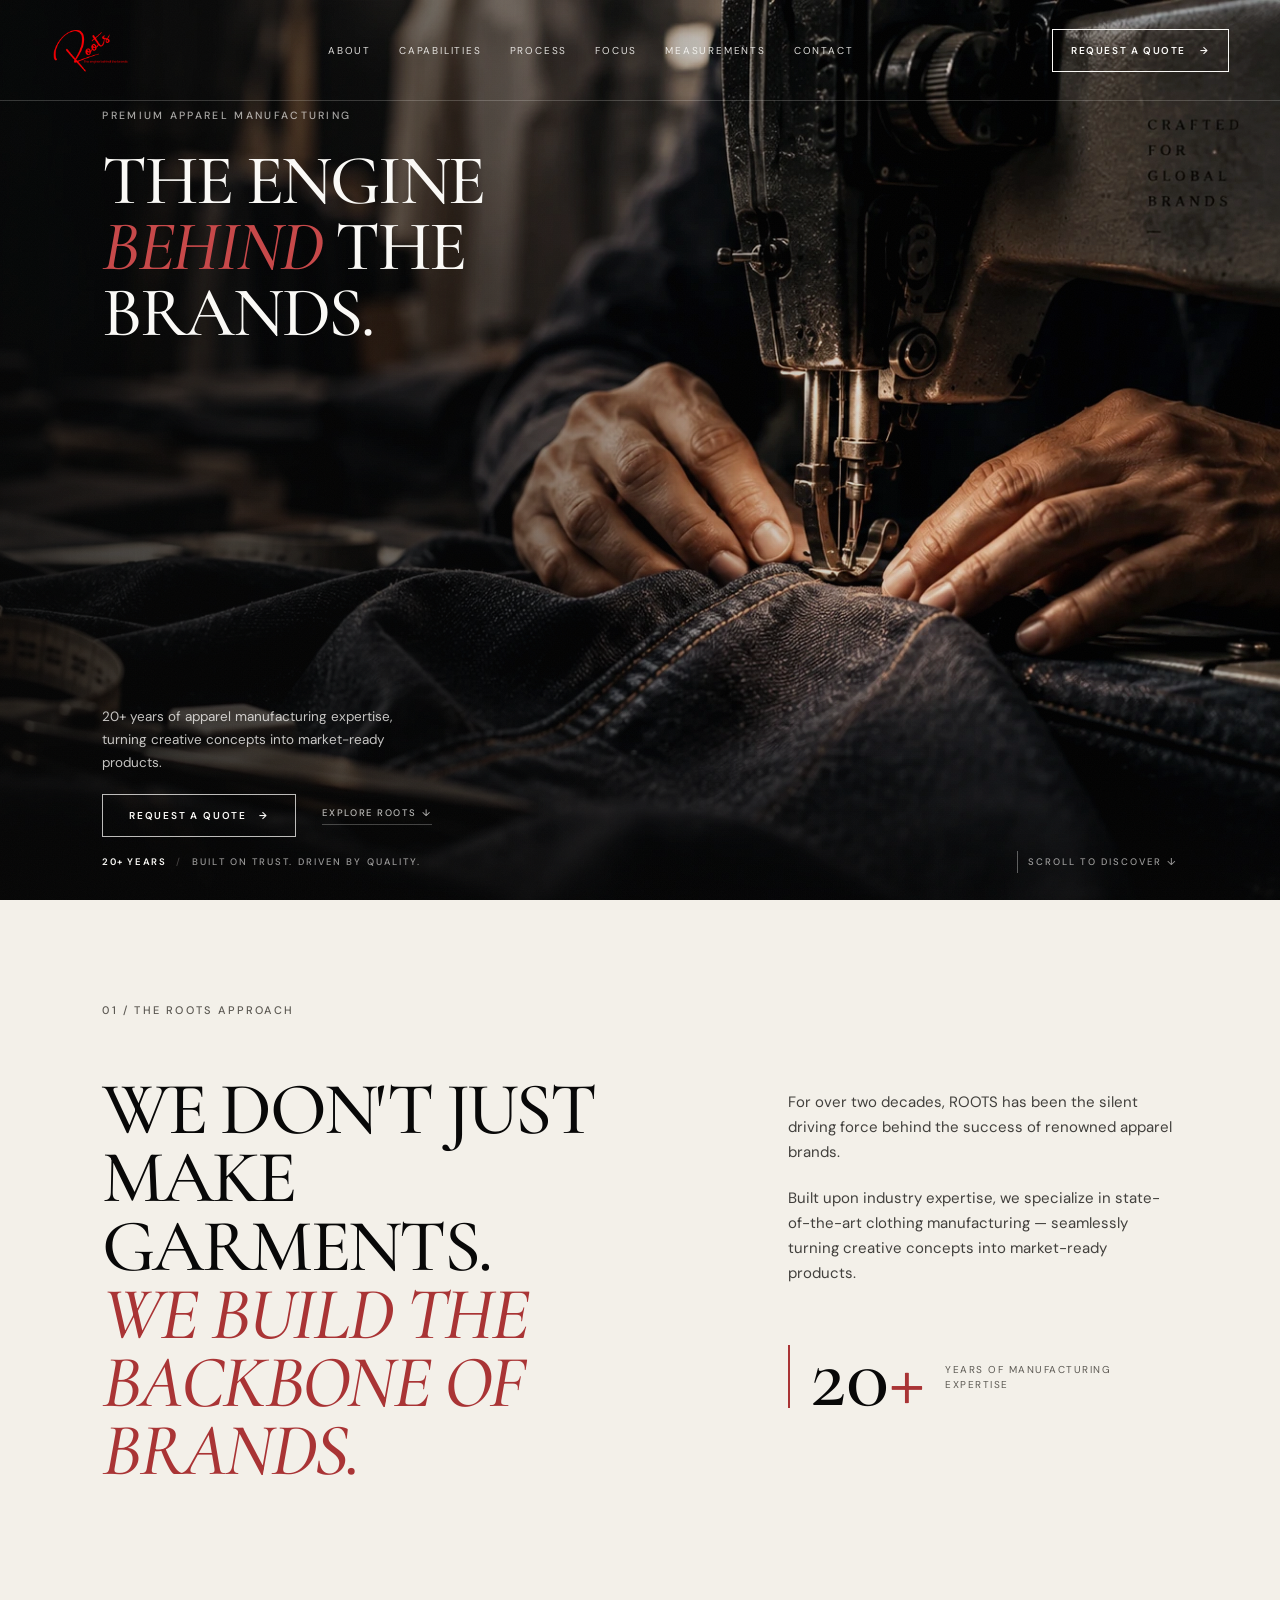
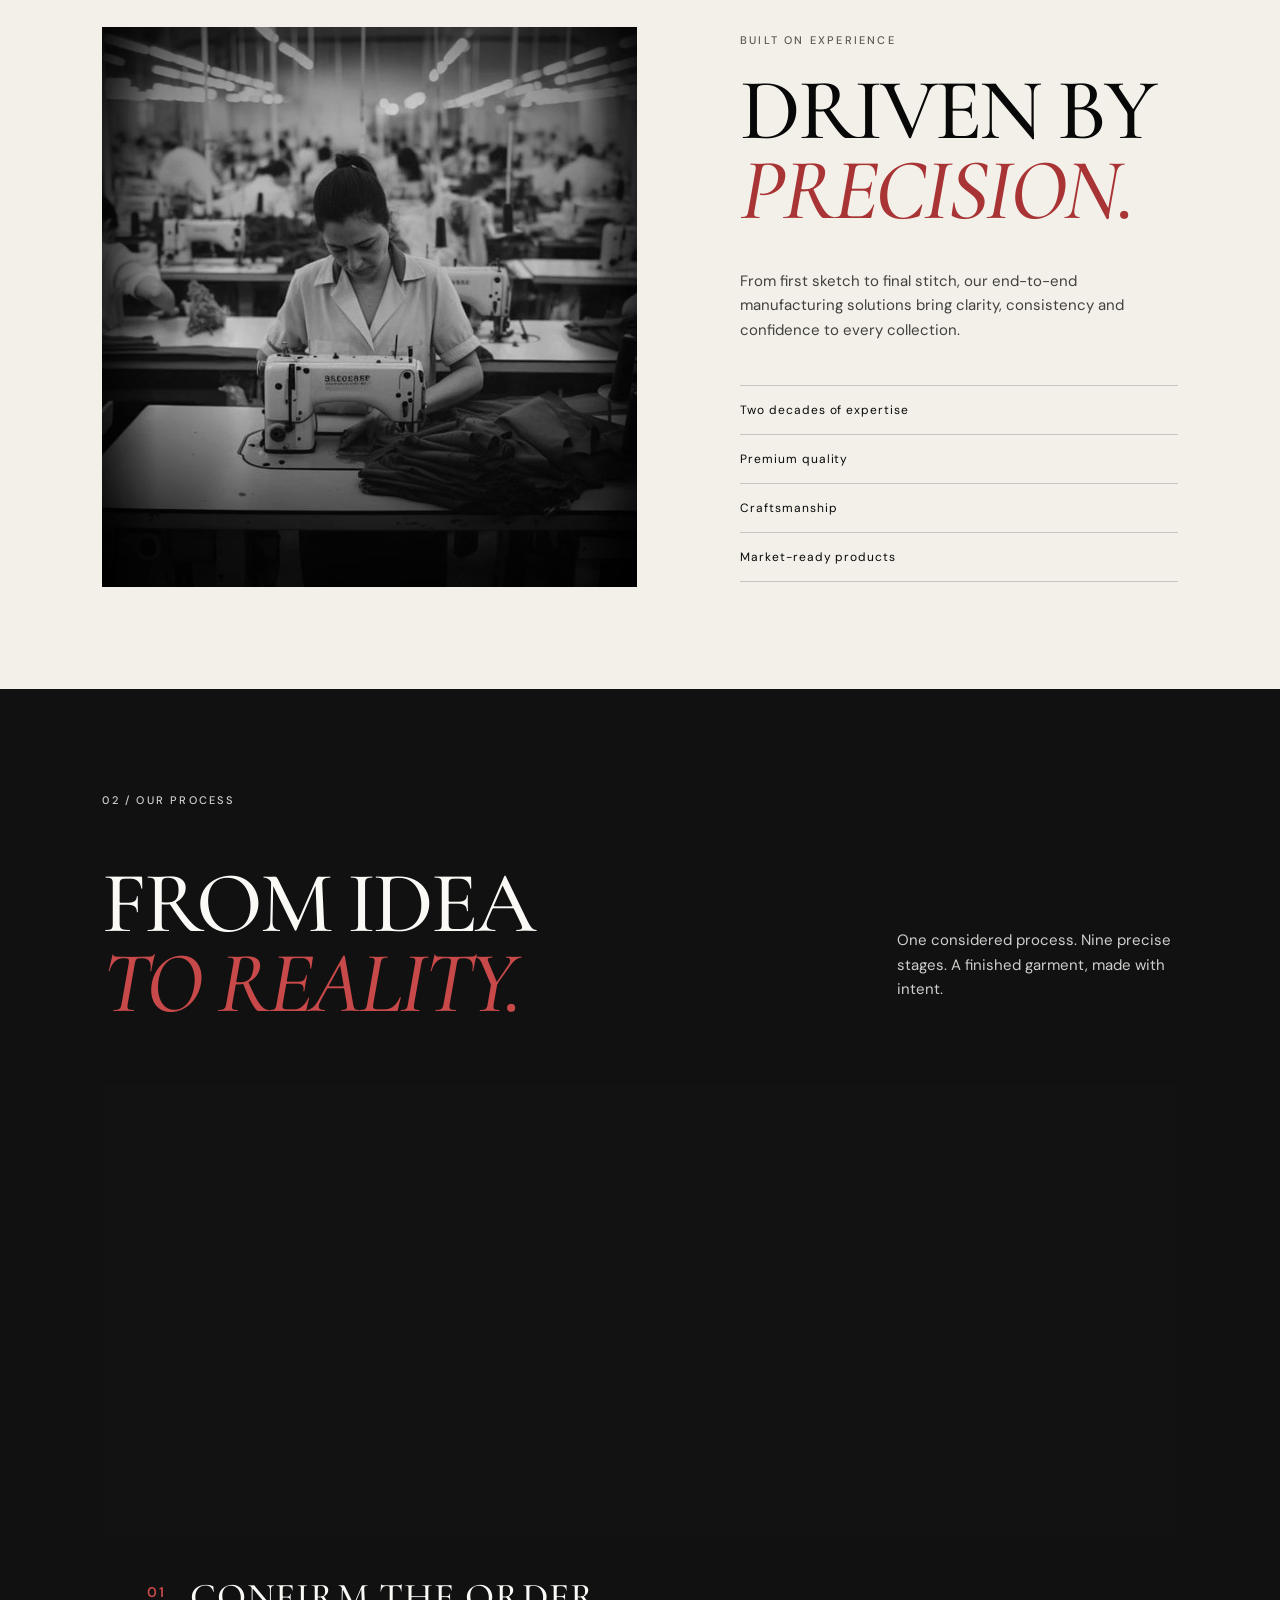
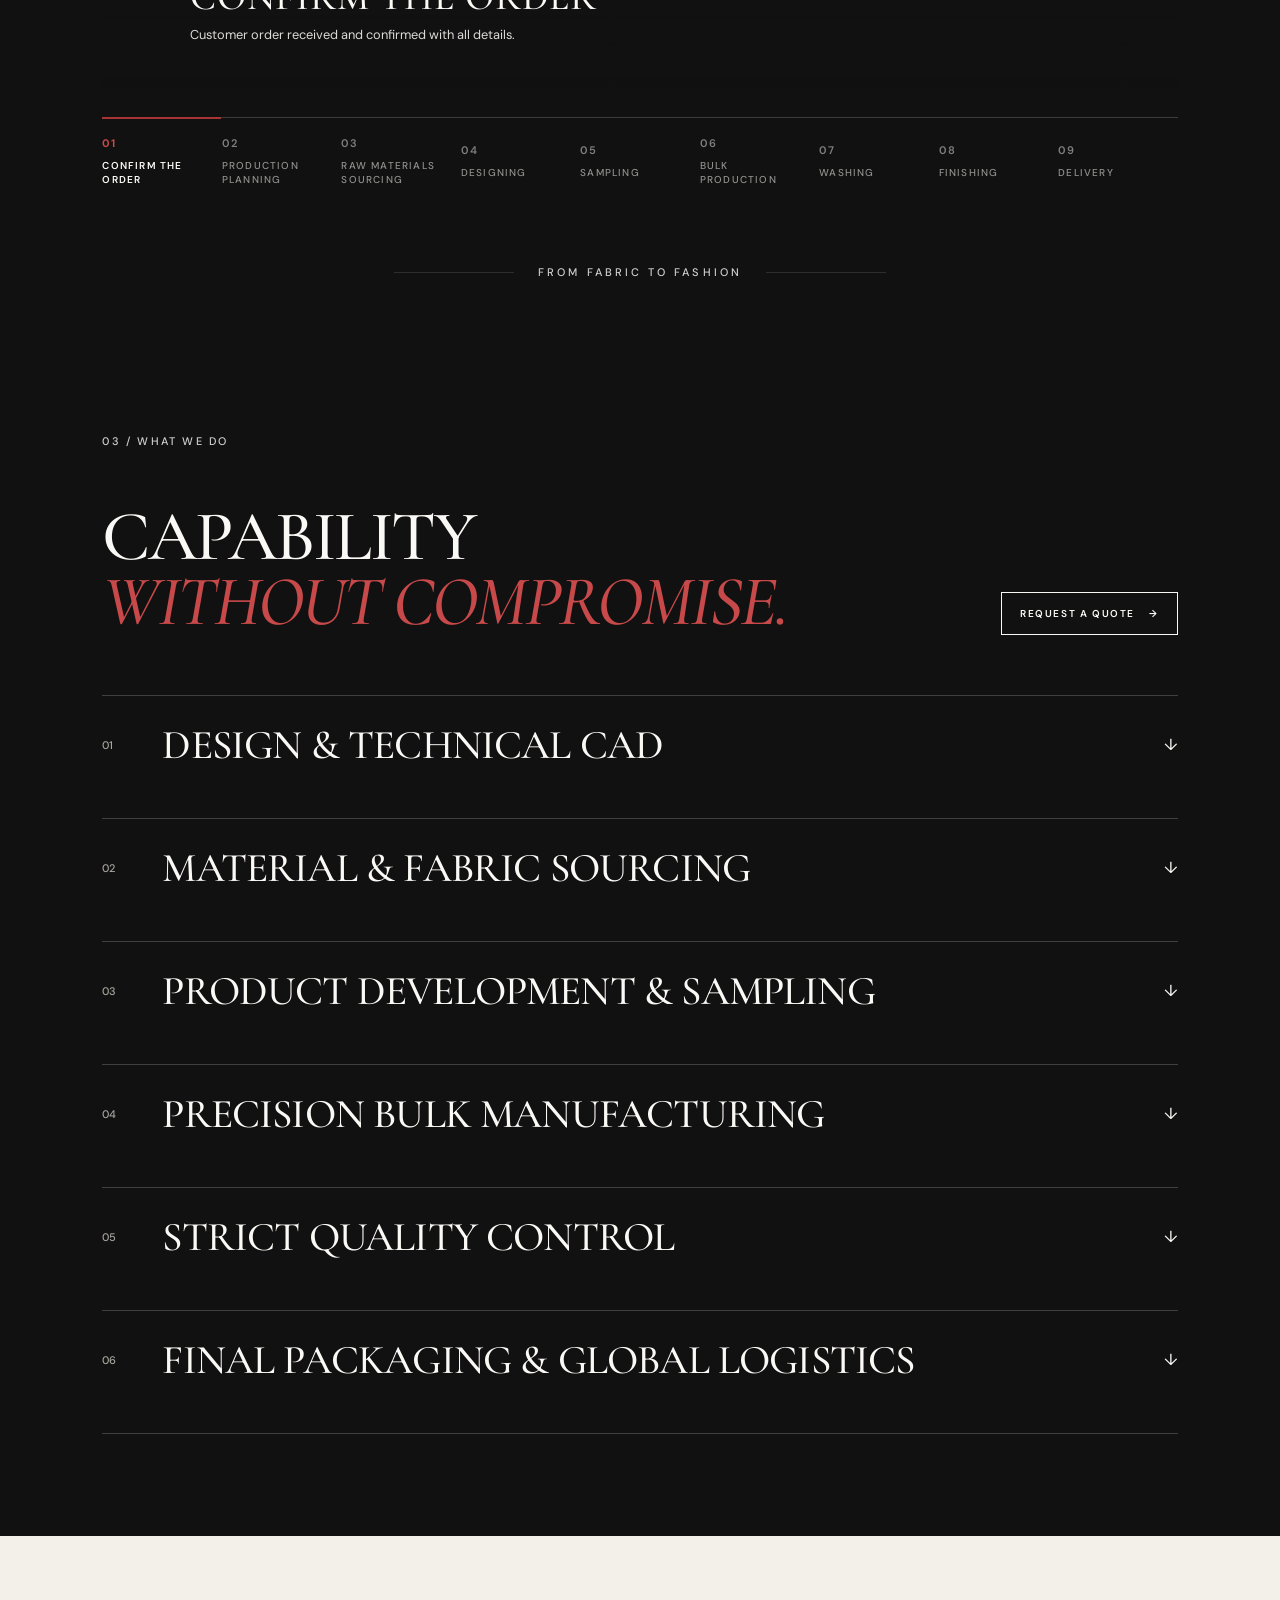
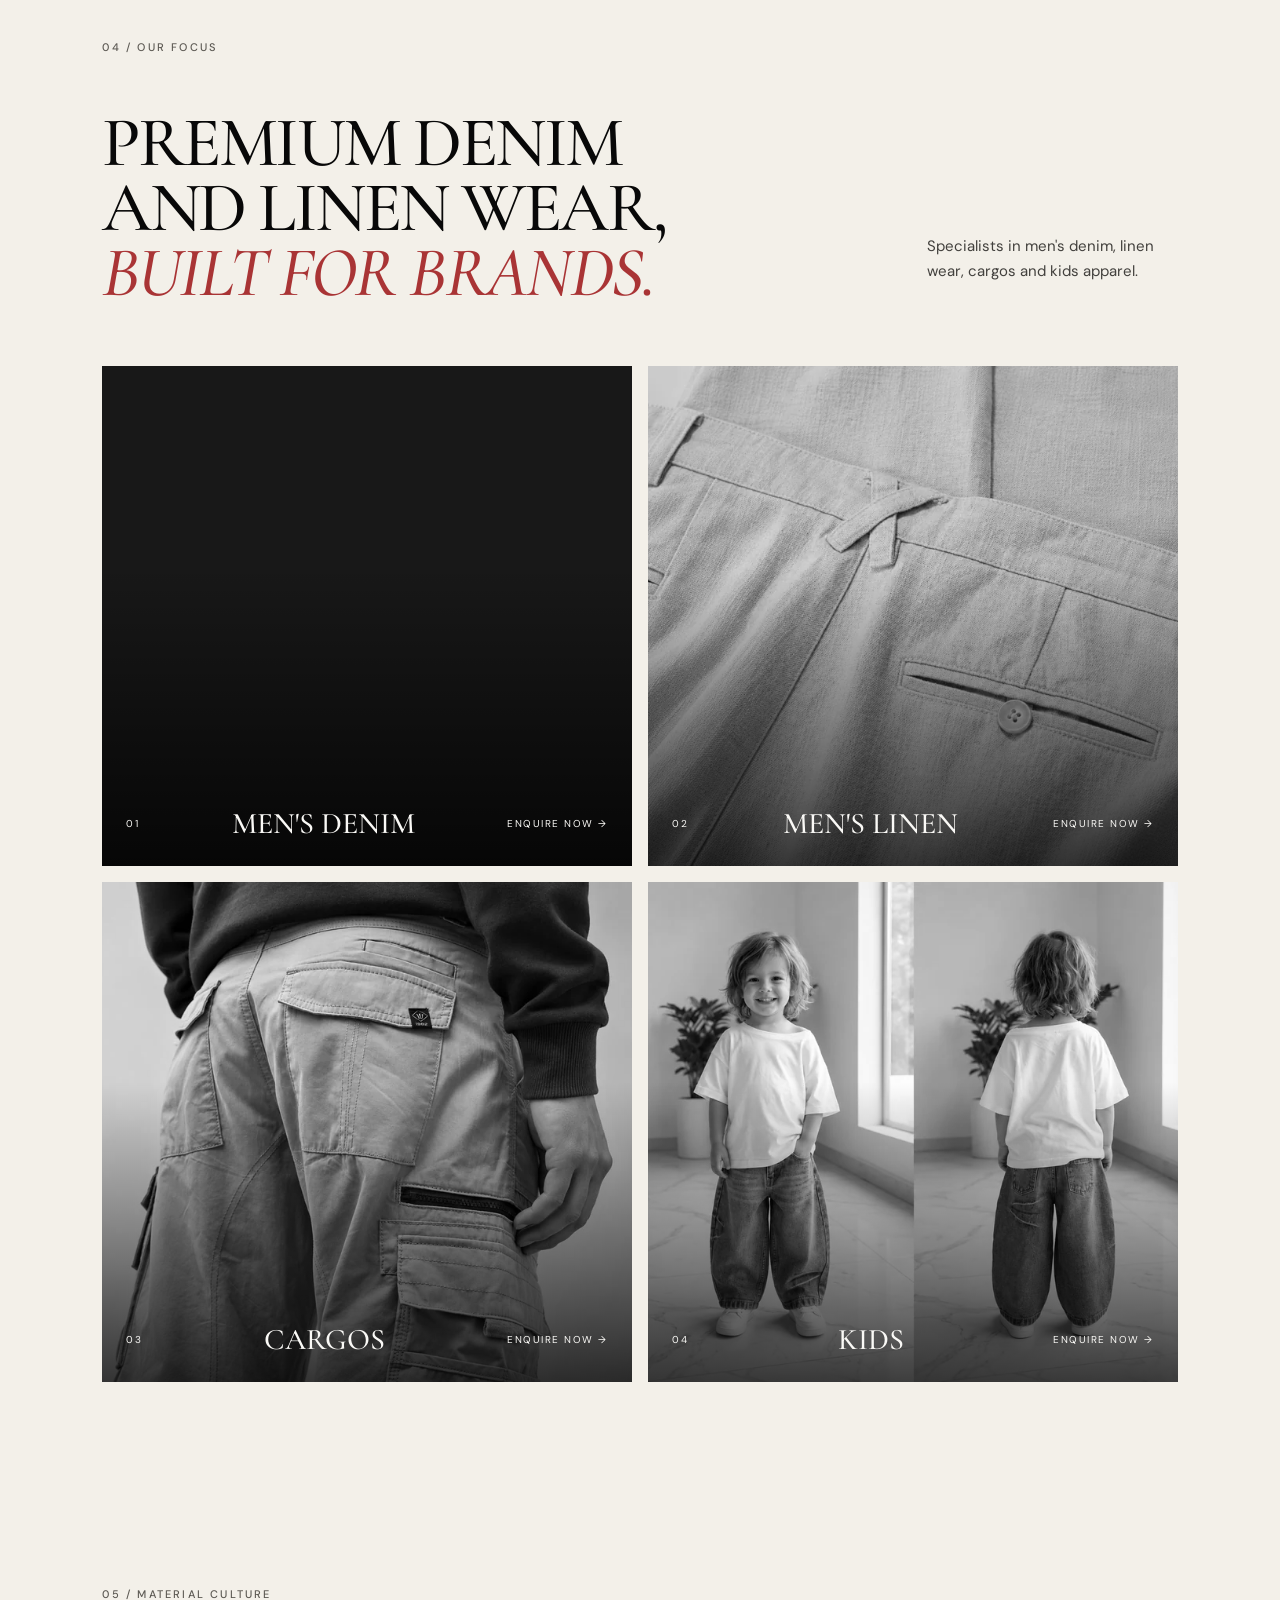
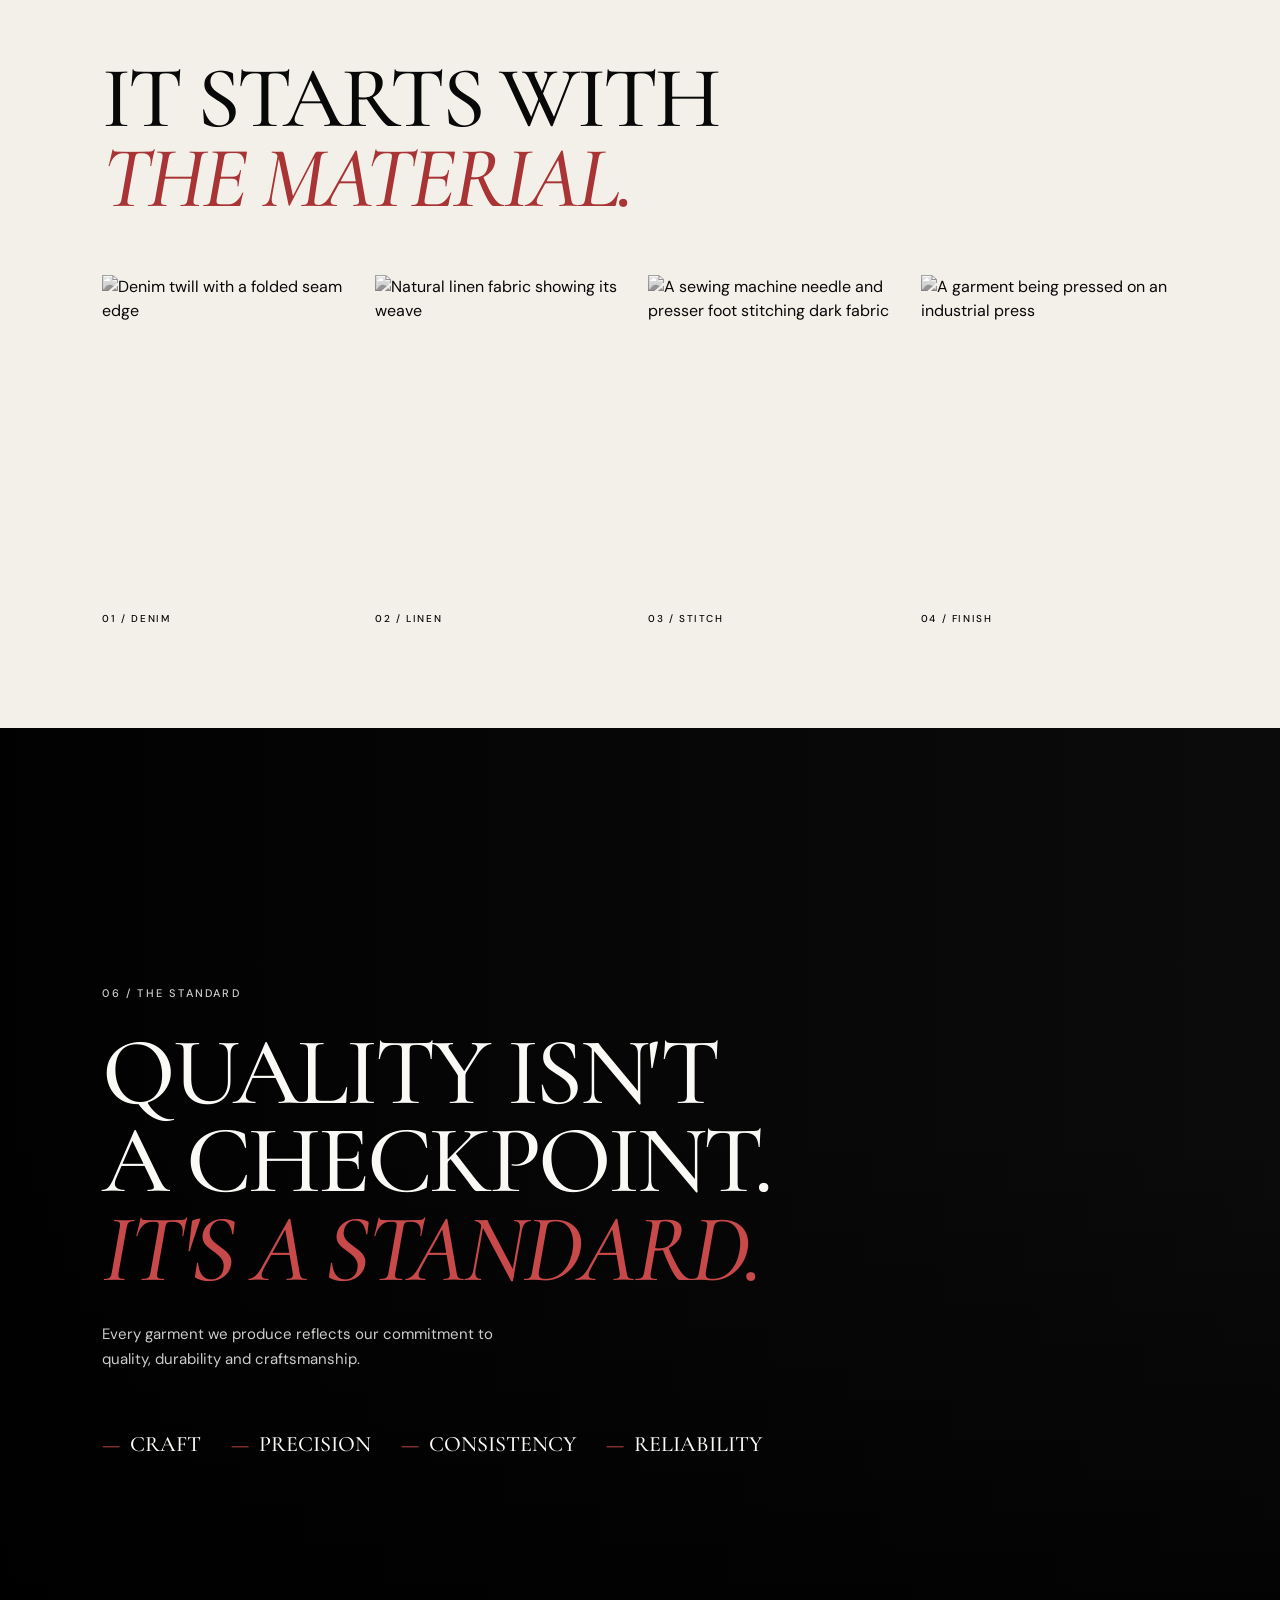
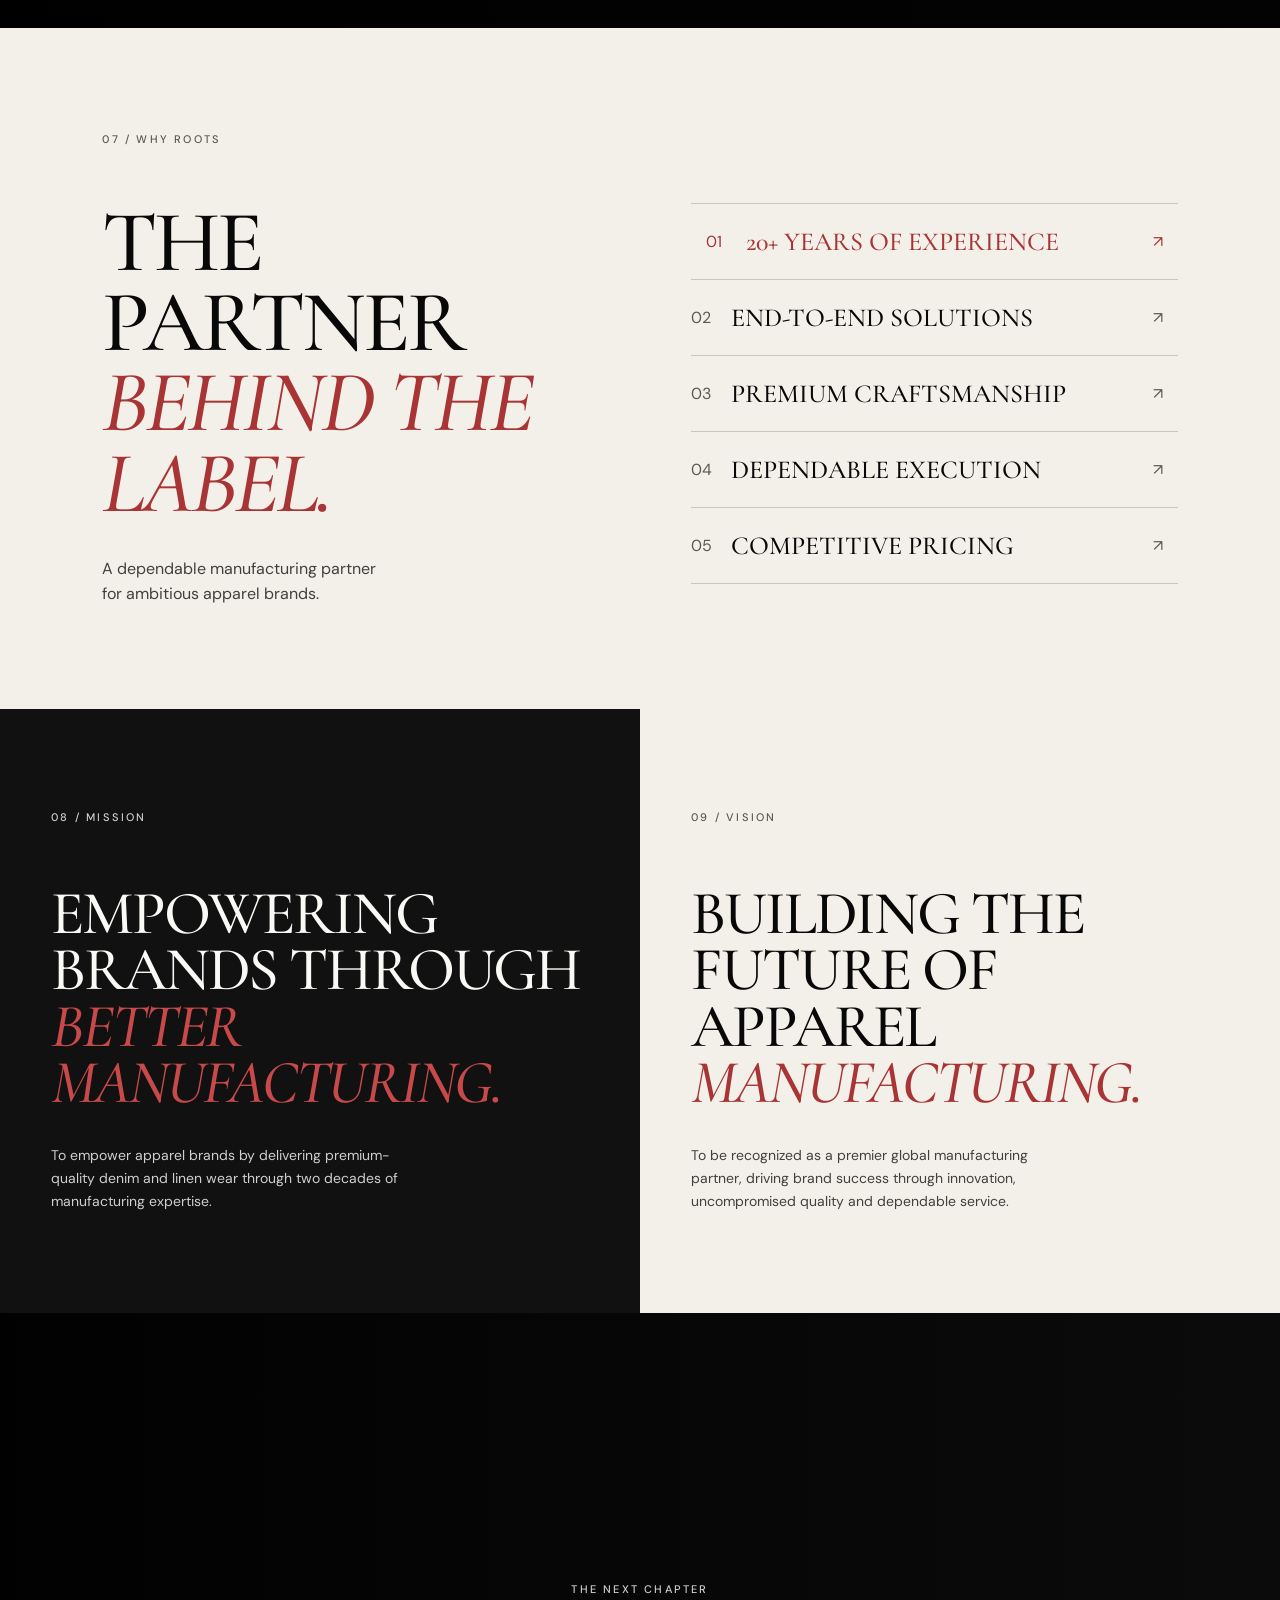
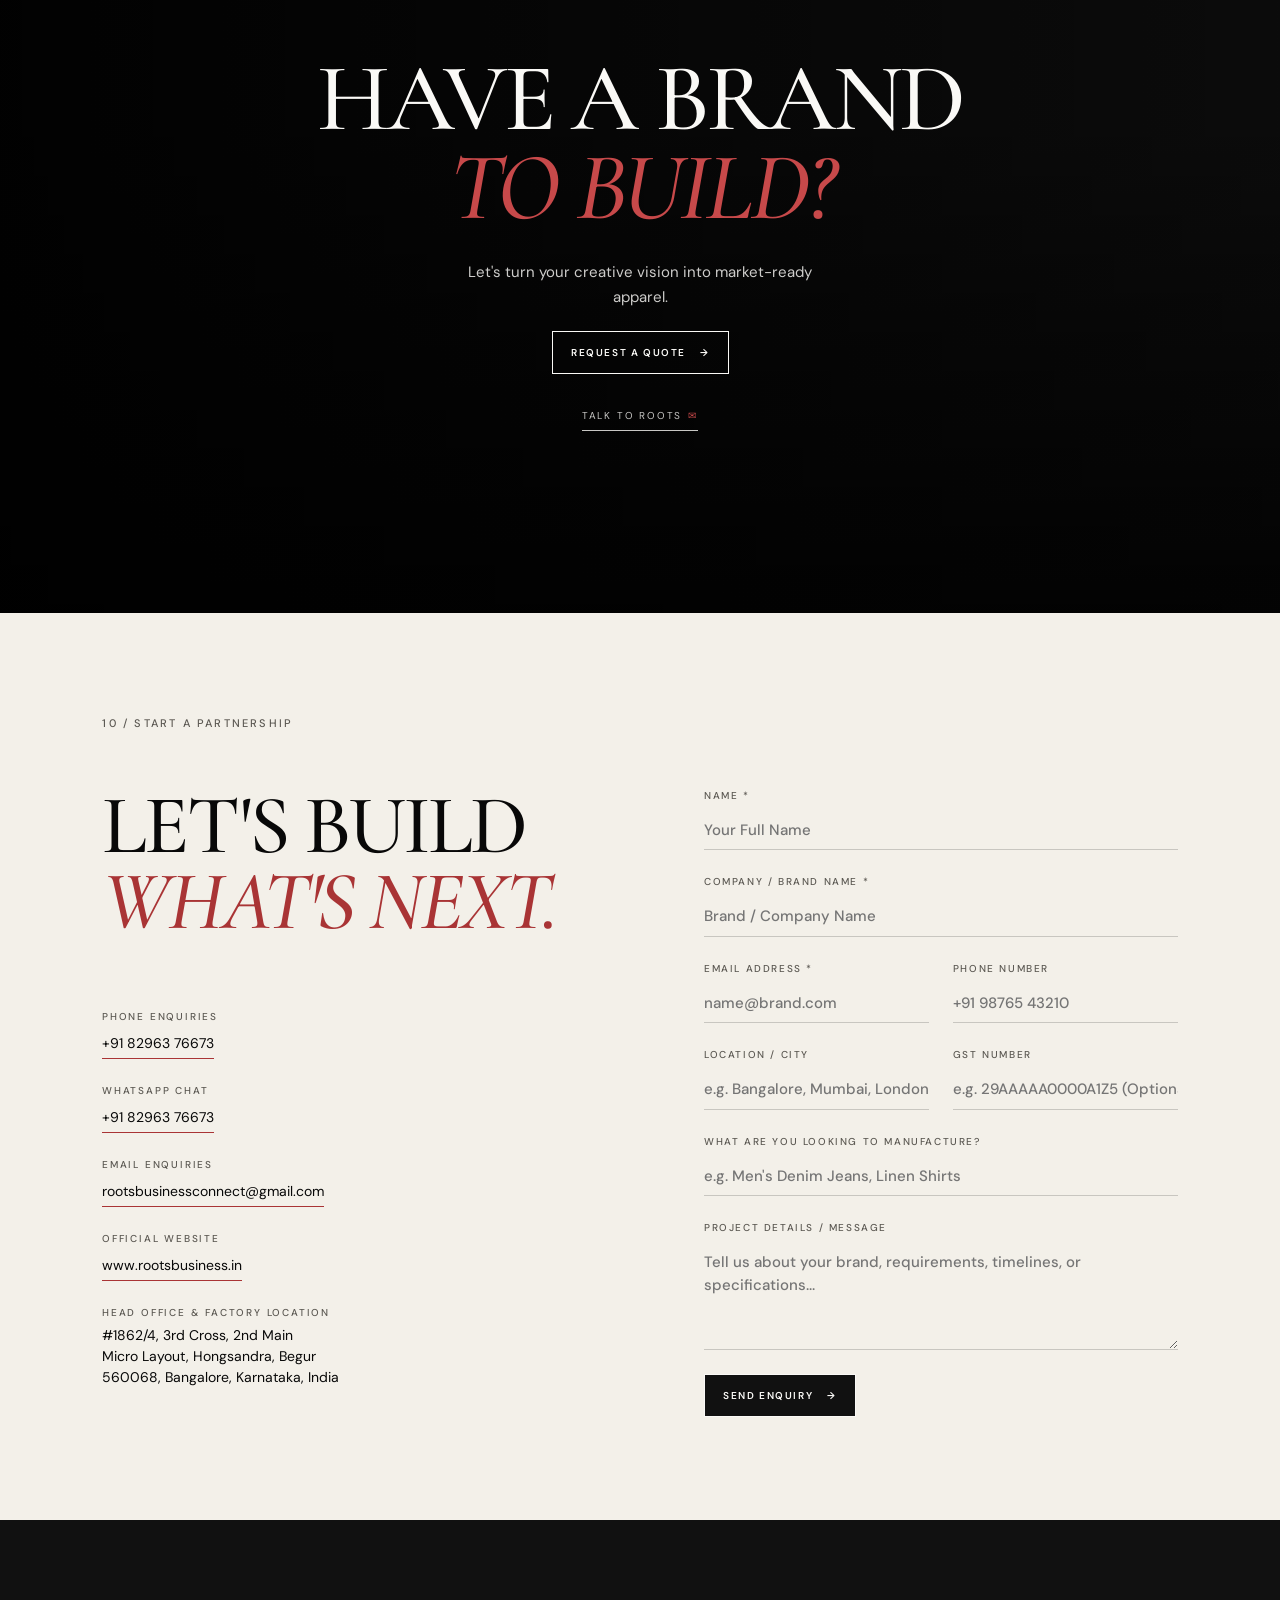
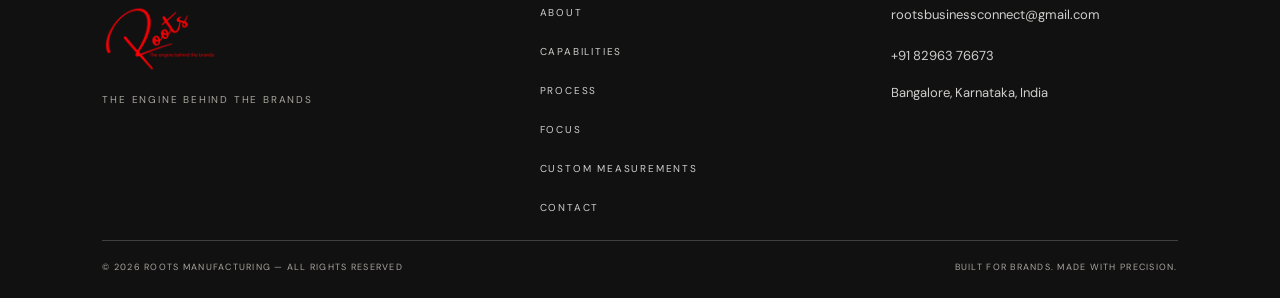
==== commit 3889aa77: "Integrate Google Sheets contact form handler, 404 page, and website enhancements" ====
--- a/index.html
+++ b/index.html
@@ -73,6 +73,56 @@
 
   <!-- Core Stylesheet -->
   <link rel="stylesheet" href="css/style.css">
+  <!-- Without JavaScript the page must still read as a finished document, not a
+       broken one. Each rule below undoes a collapse that only main.js can open,
+       or removes a control that can no longer do anything.
+
+       The capability rules previously targeted `.capability-panel[hidden]`, an
+       attribute no panel in this document carries. The panels are collapsed by
+       `grid-template-rows: 0fr` + `visibility: hidden` (style.css section 11)
+       and their inner block by `opacity: 0`, so the old selector matched
+       nothing and all six descriptions stayed unreadable. -->
+  <noscript>
+    <style>
+      .roots-loader-overlay { display: none !important; }
+
+      /* Capability accordion: open and keep open. */
+      .capability-panel {
+        grid-template-rows: 1fr !important;
+        visibility: visible !important;
+        transition: none !important;
+      }
+      .capability-panel-inner {
+        opacity: 1 !important;
+        transform: none !important;
+        transition: none !important;
+      }
+      .capability-trigger { cursor: default; }
+      .capability-trigger .row-arrow { display: none; }
+
+      /* Process: only stage 01 is in the served HTML, so the other eight tabs
+         cannot change anything. Show them as unavailable rather than broken. */
+      .timeline button:not(.active) { opacity: 0.4; pointer-events: none; }
+
+      /* The drawer cannot be opened, and the header nav it replaces is hidden
+         on phones — so remove the dead control rather than offer it. */
+      .mobile-menu-toggle { display: none !important; }
+
+      /* The enquiry form cannot be validated or handed to a mail client, and
+         submitting it would reload the page and discard everything typed. */
+      .contact form button[type="submit"] { display: none !important; }
+      .contact form::after {
+        content: "This form needs JavaScript. Please email rootsbusinessconnect@gmail.com or call +91 82963 76673 and we will reply the same working day.";
+        display: block;
+        margin-top: 20px;
+        padding: 16px 18px;
+        border: 1px solid var(--roots-line);
+        font-size: 14px;
+        line-height: 1.6;
+        color: var(--roots-text-muted);
+      }
+    </style>
+  </noscript>
 
   <!-- Schema.org JSON-LD Structured Data for Rich Snippets -->
   <script type="application/ld+json">
@@ -89,7 +139,7 @@
         "logo": "https://www.rootsbusiness.in/assets/images/roots-logo.png",
         "image": "https://www.rootsbusiness.in/assets/images/roots-hero-craftsmanship.webp",
         "description": "ROOTS is a premium apparel manufacturing partner based in Bangalore, India, specializing in menswear, kidswear, cargos, denim and linen, providing end-to-end solutions from design and sourcing to final production.",
-        "telephone": "+9118296376673",
+        "telephone": "+918296376673",
         "email": "rootsbusinessconnect@gmail.com",
         "address": {
           "@type": "PostalAddress",
@@ -193,20 +243,20 @@
   <!-- Header & Navigation -->
   <header class="site-header" role="banner">
     <a href="#top" class="brand-mark" aria-label="ROOTS Manufacturing Homepage">
-      <img src="assets/images/roots-logo.png" alt="ROOTS — The Engine Behind The Brands Logo" width="140" height="48">
+      <img src="assets/images/roots-logo.png" alt="ROOTS — The Engine Behind The Brands Logo" width="480" height="320">
     </a>
 
     <nav aria-label="Primary Navigation">
       <a href="#about" title="About ROOTS">ABOUT</a>
       <a href="#capabilities" title="Manufacturing Capabilities">CAPABILITIES</a>
-      <a href="#process" title="Our 6-Step Manufacturing Process">PROCESS</a>
+      <a href="#process" title="Our 9-Stage Manufacturing Workflow">PROCESS</a>
       <a href="#focus" title="Product Focus Categories">FOCUS</a>
-      <a href="#contact" title="Get in touch to start a partnership">CONTACT</a>
       <a href="measurements.html" title="Custom Garment Measurements & Tech Specs">MEASUREMENTS</a>
+      <a href="#contact" title="Get in touch to request a quote">CONTACT</a>
     </nav>
 
-    <a class="nav-cta" href="#contact" title="Inquire about manufacturing partnership">
-      START A PARTNERSHIP <span aria-hidden="true">→</span>
+    <a class="nav-cta" href="#contact" title="Request an apparel manufacturing quote">
+      REQUEST A QUOTE <span aria-hidden="true">→</span>
     </a>
 
     <!-- Mobile Menu Toggle Button -->
@@ -226,11 +276,11 @@
       <a href="#capabilities">CAPABILITIES</a>
       <a href="#process">PROCESS</a>
       <a href="#focus">FOCUS</a>
+      <a href="measurements.html">MEASUREMENTS</a>
       <a href="#contact">CONTACT</a>
-      <a href="measurements.html">MEASUREMENTS</a>
     </nav>
     <div class="mobile-nav-footer">
-      <a class="button button-light" href="#contact">START A PARTNERSHIP <span aria-hidden="true">→</span></a>
+      <a class="button button-light" href="#contact">REQUEST A QUOTE <span aria-hidden="true">→</span></a>
       <a class="talk" href="mailto:rootsbusinessconnect@gmail.com">rootsbusinessconnect@gmail.com</a>
     </div>
   </div>
@@ -279,8 +329,8 @@
             turning creative concepts into market-ready products.</p>
           <div class="h-ctas">
             <a class="h-cta-primary" href="#contact" id="hero-cta-primary"
-              title="Contact ROOTS for clothing manufacturing">
-              START A PARTNERSHIP
+              title="Request an apparel manufacturing quote from ROOTS">
+              REQUEST A QUOTE
               <span class="h-arrow" aria-hidden="true">→</span>
             </a>
             <a class="h-cta-secondary" href="#about" id="hero-cta-secondary"
@@ -329,7 +379,7 @@
     <!-- Story Section -->
     <section class="story section-ivory" aria-labelledby="story-heading">
       <div class="story-image image-garment" role="img"
-        aria-label="Tailoring and apparel craftsmanship at ROOTS factory"></div>
+        aria-label="A machinist at an industrial sewing machine on a garment production floor"></div>
       <div class="story-copy">
         <p class="eyebrow">BUILT ON EXPERIENCE</p>
         <h2 id="story-heading">DRIVEN BY <br><em>PRECISION.</em></h2>
@@ -349,36 +399,56 @@
       <div class="section-kicker light">02 / OUR PROCESS</div>
       <div class="process-head">
         <h2 id="process-heading">FROM IDEA <br><em>TO REALITY.</em></h2>
-        <p>One considered process. Six precise stages. A finished garment, made with intent.</p>
-      </div>
-
-      <figure class="process-visual" id="process-panel" role="tabpanel" aria-labelledby="tab-01">
-        <img src="https://images.unsplash.com/photo-1721664195489-7448042bf305?auto=format&fit=crop&w=1600&q=85"
-            srcset="https://images.unsplash.com/photo-1721664195489-7448042bf305?auto=format&fit=crop&q=85&w=600 600w, https://images.unsplash.com/photo-1721664195489-7448042bf305?auto=format&fit=crop&q=85&w=900 900w, https://images.unsplash.com/photo-1721664195489-7448042bf305?auto=format&fit=crop&q=85&w=1200 1200w, https://images.unsplash.com/photo-1721664195489-7448042bf305?auto=format&fit=crop&q=85&w=1600 1600w, https://images.unsplash.com/photo-1721664195489-7448042bf305?auto=format&fit=crop&q=85&w=2200 2200w"
-            sizes="(max-width: 800px) 88vw, 84vw"
-          alt="A hand tracing a paper garment pattern beside scissors" loading="lazy">
+        <p>One considered process. Nine precise stages. A finished garment, made with intent.</p>
+      </div>
+
+      <!-- tabindex="0" because the panel holds no focusable control of its own.
+           Without it, tabbing off the selected stage button skipped the stage
+           copy entirely and landed in the next section. -->
+      <figure class="process-visual" id="process-panel" role="tabpanel" aria-labelledby="tab-01" tabindex="0">
+        <div class="process-img-wrap">
+          <img class="process-img is-active" src="https://images.unsplash.com/photo-1454165804606-c3d57bc86b40?auto=format&fit=crop&w=1600&q=85"
+              srcset="https://images.unsplash.com/photo-1454165804606-c3d57bc86b40?auto=format&fit=crop&q=85&w=600 600w, https://images.unsplash.com/photo-1454165804606-c3d57bc86b40?auto=format&fit=crop&q=85&w=900 900w, https://images.unsplash.com/photo-1454165804606-c3d57bc86b40?auto=format&fit=crop&q=85&w=1200 1200w, https://images.unsplash.com/photo-1454165804606-c3d57bc86b40?auto=format&fit=crop&q=85&w=1600 1600w, https://images.unsplash.com/photo-1454165804606-c3d57bc86b40?auto=format&fit=crop&q=85&w=2200 2200w"
+              sizes="(max-width: 800px) 88vw, 84vw"
+              width="1600" height="900"
+            alt="Customer garment specification and order details being reviewed" loading="lazy" decoding="async">
+          <img class="process-img is-incoming" aria-hidden="true" alt="" loading="lazy" decoding="async">
+        </div>
         <figcaption class="process-caption">
-          <span aria-hidden="true">01</span>
-          <div>
-            <h3>DESIGN</h3>
-            <p>Transforming creative concepts into production-ready apparel with technical precision.</p>
+          <span aria-hidden="true" class="process-stage-num">01</span>
+          <div class="process-caption-body">
+            <h3 class="process-title">CONFIRM THE ORDER</h3>
+            <p class="process-desc">Customer order received and confirmed with all details.</p>
           </div>
         </figcaption>
       </figure>
 
       <div class="timeline" role="tablist" aria-label="Manufacturing process stages">
+        <div class="timeline-slider-track" aria-hidden="true">
+          <div class="timeline-slider-bar"></div>
+        </div>
         <button role="tab" id="tab-01" aria-selected="true" aria-controls="process-panel"
-          class="active"><span>01</span>DESIGN</button>
+          class="active"><span>01</span>CONFIRM THE ORDER</button>
         <button role="tab" id="tab-02" aria-selected="false"
-          aria-controls="process-panel"><span>02</span>SOURCING</button>
+          aria-controls="process-panel"><span>02</span>PRODUCTION PLANNING</button>
         <button role="tab" id="tab-03" aria-selected="false"
-          aria-controls="process-panel"><span>03</span>DEVELOPMENT</button>
+          aria-controls="process-panel"><span>03</span>RAW MATERIALS SOURCING</button>
         <button role="tab" id="tab-04" aria-selected="false"
-          aria-controls="process-panel"><span>04</span>MANUFACTURING</button>
+          aria-controls="process-panel"><span>04</span>DESIGNING</button>
         <button role="tab" id="tab-05" aria-selected="false"
-          aria-controls="process-panel"><span>05</span>QUALITY</button>
+          aria-controls="process-panel"><span>05</span>SAMPLING</button>
         <button role="tab" id="tab-06" aria-selected="false"
-          aria-controls="process-panel"><span>06</span>DELIVERY</button>
+          aria-controls="process-panel"><span>06</span>BULK PRODUCTION</button>
+        <button role="tab" id="tab-07" aria-selected="false"
+          aria-controls="process-panel"><span>07</span>WASHING</button>
+        <button role="tab" id="tab-08" aria-selected="false"
+          aria-controls="process-panel"><span>08</span>FINISHING</button>
+        <button role="tab" id="tab-09" aria-selected="false"
+          aria-controls="process-panel"><span>09</span>DELIVERY</button>
+      </div>
+
+      <div class="process-footer" aria-hidden="true">
+        <span class="process-tagline">FROM FABRIC TO FASHION</span>
       </div>
     </section>
 
@@ -387,80 +457,104 @@
       <div class="section-kicker light">03 / WHAT WE DO</div>
       <div class="capabilities-head">
         <h2 id="capabilities-heading">CAPABILITY <br><em>WITHOUT COMPROMISE.</em></h2>
-        <a class="button button-outline" href="#contact" title="Start a manufacturing partnership">START A PARTNERSHIP
+        <a class="button button-outline" href="#contact" title="Request an apparel manufacturing quote">REQUEST A QUOTE
           <span aria-hidden="true">→</span></a>
       </div>
 
       <div class="capability-list" role="list">
         <div class="capability-item" role="listitem">
-          <button class="capability-trigger" id="cap-btn-01" aria-expanded="false" aria-controls="cap-panel-01">
-            <span class="cap-num">01</span>
-            <h3>DESIGN & TECHNICAL CAD</h3>
-            <span class="row-arrow" aria-hidden="true">↓</span>
-          </button>
-          <div class="capability-panel" id="cap-panel-01" role="region" aria-labelledby="cap-btn-01" hidden>
-            <p>Translating designer sketches and concepts into production-ready digital tech-packs, precise grade rules,
-              and optimized marker nestings for material efficiency.</p>
+          <h3 class="cap-heading">
+            <button class="capability-trigger" id="cap-btn-01" aria-expanded="false" aria-controls="cap-panel-01">
+              <span class="cap-num">01</span>
+              <span class="cap-title">DESIGN & TECHNICAL CAD</span>
+              <span class="row-arrow" aria-hidden="true">↓</span>
+            </button>
+          </h3>
+          <div class="capability-panel" id="cap-panel-01" role="region" aria-labelledby="cap-btn-01">
+            <div class="capability-panel-inner">
+              <p>Translating designer sketches and concepts into production-ready digital tech-packs, precise grade rules,
+                and optimized marker nestings for material efficiency.</p>
+            </div>
           </div>
         </div>
 
         <div class="capability-item" role="listitem">
-          <button class="capability-trigger" id="cap-btn-02" aria-expanded="false" aria-controls="cap-panel-02">
-            <span class="cap-num">02</span>
-            <h3>MATERIAL & FABRIC SOURCING</h3>
-            <span class="row-arrow" aria-hidden="true">↓</span>
-          </button>
-          <div class="capability-panel" id="cap-panel-02" role="region" aria-labelledby="cap-btn-02" hidden>
-            <p>Direct mill relationships for premium denim twills, pure linen weaves, sustainable blends, and bespoke
-              hardware trims tailored to client specifications.</p>
+          <h3 class="cap-heading">
+            <button class="capability-trigger" id="cap-btn-02" aria-expanded="false" aria-controls="cap-panel-02">
+              <span class="cap-num">02</span>
+              <span class="cap-title">MATERIAL & FABRIC SOURCING</span>
+              <span class="row-arrow" aria-hidden="true">↓</span>
+            </button>
+          </h3>
+          <div class="capability-panel" id="cap-panel-02" role="region" aria-labelledby="cap-btn-02">
+            <div class="capability-panel-inner">
+              <p>Direct mill relationships for premium denim twills, pure linen weaves, sustainable blends, and bespoke
+                hardware trims tailored to client specifications.</p>
+            </div>
           </div>
         </div>
 
         <div class="capability-item" role="listitem">
-          <button class="capability-trigger" id="cap-btn-03" aria-expanded="false" aria-controls="cap-panel-03">
-            <span class="cap-num">03</span>
-            <h3>PRODUCT DEVELOPMENT & SAMPLING</h3>
-            <span class="row-arrow" aria-hidden="true">↓</span>
-          </button>
-          <div class="capability-panel" id="cap-panel-03" role="region" aria-labelledby="cap-btn-03" hidden>
-            <p>Rapid physical prototyping, fit block validation, specialized wash tests, and pre-production approval
-              samples ensuring structural integrity.</p>
+          <h3 class="cap-heading">
+            <button class="capability-trigger" id="cap-btn-03" aria-expanded="false" aria-controls="cap-panel-03">
+              <span class="cap-num">03</span>
+              <span class="cap-title">PRODUCT DEVELOPMENT & SAMPLING</span>
+              <span class="row-arrow" aria-hidden="true">↓</span>
+            </button>
+          </h3>
+          <div class="capability-panel" id="cap-panel-03" role="region" aria-labelledby="cap-btn-03">
+            <div class="capability-panel-inner">
+              <p>Rapid physical prototyping, fit block validation, specialized wash tests, and pre-production approval
+                samples ensuring structural integrity.</p>
+            </div>
           </div>
         </div>
 
         <div class="capability-item" role="listitem">
-          <button class="capability-trigger" id="cap-btn-04" aria-expanded="false" aria-controls="cap-panel-04">
-            <span class="cap-num">04</span>
-            <h3>PRECISION BULK MANUFACTURING</h3>
-            <span class="row-arrow" aria-hidden="true">↓</span>
-          </button>
-          <div class="capability-panel" id="cap-panel-04" role="region" aria-labelledby="cap-btn-04" hidden>
-            <p>Industrial garment production with automated cutting precision, reinforced stitching lines, and
-              specialized processing tailored for denim, linen, and woven wear.</p>
+          <h3 class="cap-heading">
+            <button class="capability-trigger" id="cap-btn-04" aria-expanded="false" aria-controls="cap-panel-04">
+              <span class="cap-num">04</span>
+              <span class="cap-title">PRECISION BULK MANUFACTURING</span>
+              <span class="row-arrow" aria-hidden="true">↓</span>
+            </button>
+          </h3>
+          <div class="capability-panel" id="cap-panel-04" role="region" aria-labelledby="cap-btn-04">
+            <div class="capability-panel-inner">
+              <p>Industrial garment production with automated cutting precision, reinforced stitching lines, and
+                specialized processing tailored for denim, linen, and woven wear.</p>
+            </div>
           </div>
         </div>
 
         <div class="capability-item" role="listitem">
-          <button class="capability-trigger" id="cap-btn-05" aria-expanded="false" aria-controls="cap-panel-05">
-            <span class="cap-num">05</span>
-            <h3>STRICT QUALITY CONTROL</h3>
-            <span class="row-arrow" aria-hidden="true">↓</span>
-          </button>
-          <div class="capability-panel" id="cap-panel-05" role="region" aria-labelledby="cap-btn-05" hidden>
-            <p>Multi-checkpoint inspection covering fabric defects, seam tensile strength, color fastness, dimensional
-              tolerances, and final aesthetic review.</p>
+          <h3 class="cap-heading">
+            <button class="capability-trigger" id="cap-btn-05" aria-expanded="false" aria-controls="cap-panel-05">
+              <span class="cap-num">05</span>
+              <span class="cap-title">STRICT QUALITY CONTROL</span>
+              <span class="row-arrow" aria-hidden="true">↓</span>
+            </button>
+          </h3>
+          <div class="capability-panel" id="cap-panel-05" role="region" aria-labelledby="cap-btn-05">
+            <div class="capability-panel-inner">
+              <p>Multi-checkpoint inspection covering fabric defects, seam tensile strength, color fastness, dimensional
+                tolerances, and final aesthetic review.</p>
+            </div>
           </div>
         </div>
 
         <div class="capability-item" role="listitem">
-          <button class="capability-trigger" id="cap-btn-06" aria-expanded="false" aria-controls="cap-panel-06">
-            <span class="cap-num">06</span>
-            <h3>FINAL PACKAGING & GLOBAL LOGISTICS</h3>
-            <span class="row-arrow" aria-hidden="true">↓</span>
-          </button>
-          <div class="capability-panel" id="cap-panel-06" role="region" aria-labelledby="cap-btn-06" hidden>
-            <p>Custom brand hangtags, barcode application, protective polybagging, carton standardization, and
-              export-ready logistics coordination.</p>
+          <h3 class="cap-heading">
+            <button class="capability-trigger" id="cap-btn-06" aria-expanded="false" aria-controls="cap-panel-06">
+              <span class="cap-num">06</span>
+              <span class="cap-title">FINAL PACKAGING & GLOBAL LOGISTICS</span>
+              <span class="row-arrow" aria-hidden="true">↓</span>
+            </button>
+          </h3>
+          <div class="capability-panel" id="cap-panel-06" role="region" aria-labelledby="cap-btn-06">
+            <div class="capability-panel-inner">
+              <p>Custom brand hangtags, barcode application, protective polybagging, carton standardization, and
+                export-ready logistics coordination.</p>
+            </div>
           </div>
         </div>
       </div>
@@ -479,12 +573,13 @@
           <img src="https://images.unsplash.com/photo-1542272604-787c3835535d?auto=format&fit=crop&w=1200&q=85"
             srcset="https://images.unsplash.com/photo-1542272604-787c3835535d?auto=format&fit=crop&q=85&w=400 400w, https://images.unsplash.com/photo-1542272604-787c3835535d?auto=format&fit=crop&q=85&w=600 600w, https://images.unsplash.com/photo-1542272604-787c3835535d?auto=format&fit=crop&q=85&w=900 900w, https://images.unsplash.com/photo-1542272604-787c3835535d?auto=format&fit=crop&q=85&w=1200 1200w"
             sizes="(max-width: 639px) 88vw, (max-width: 1080px) 44vw, 42vw"
-            alt="Folded denim jeans" loading="lazy">
+            width="600" height="500"
+            alt="Folded denim jeans" loading="lazy" decoding="async">
           <div class="tile-overlay" aria-hidden="true"></div>
           <div class="tile-label">
             <span>01</span>
             <strong>MEN'S DENIM</strong>
-            <span>VIEW DETAILS <span aria-hidden="true">→</span></span>
+            <span>ENQUIRE NOW <span aria-hidden="true">→</span></span>
           </div>
         </a>
 
@@ -492,12 +587,14 @@
           <img src="assets/images/roots-focus-linen.webp"
             srcset="assets/images/roots-focus-linen-400.webp 400w, assets/images/roots-focus-linen-800.webp 800w, assets/images/roots-focus-linen.webp 1200w"
             sizes="(max-width: 639px) 88vw, (max-width: 1080px) 44vw, 42vw"
-            alt="Men's premium linen shirts folded on tailored surface" loading="lazy">
+            width="600" height="500"
+            alt="Detail of tailored linen trousers, waistband and welt pocket" loading="lazy"
+            decoding="async">
           <div class="tile-overlay" aria-hidden="true"></div>
           <div class="tile-label">
             <span>02</span>
             <strong>MEN'S LINEN</strong>
-            <span>VIEW DETAILS <span aria-hidden="true">→</span></span>
+            <span>ENQUIRE NOW <span aria-hidden="true">→</span></span>
           </div>
         </a>
 
@@ -505,12 +602,13 @@
           <img src="assets/images/roots-focus-cargos.webp"
             srcset="assets/images/roots-focus-cargos-400.webp 400w, assets/images/roots-focus-cargos-800.webp 800w, assets/images/roots-focus-cargos.webp 1200w"
             sizes="(max-width: 639px) 88vw, (max-width: 1080px) 44vw, 42vw"
-            alt="Cargo pants tailoring and manufacturing details" loading="lazy">
+            width="600" height="500"
+            alt="Cargo pants tailoring and manufacturing details" loading="lazy" decoding="async">
           <div class="tile-overlay" aria-hidden="true"></div>
           <div class="tile-label">
             <span>03</span>
             <strong>CARGOS</strong>
-            <span>VIEW DETAILS <span aria-hidden="true">→</span></span>
+            <span>ENQUIRE NOW <span aria-hidden="true">→</span></span>
           </div>
         </a>
 
@@ -518,12 +616,13 @@
           <img src="assets/images/roots-focus-kids.webp"
             srcset="assets/images/roots-focus-kids-400.webp 400w, assets/images/roots-focus-kids-800.webp 800w, assets/images/roots-focus-kids.webp 1200w"
             sizes="(max-width: 639px) 88vw, (max-width: 1080px) 44vw, 42vw"
-            alt="Children apparel craftsmanship and knitwear styling" loading="lazy">
+            width="600" height="500"
+            alt="Children apparel craftsmanship and knitwear styling" loading="lazy" decoding="async">
           <div class="tile-overlay" aria-hidden="true"></div>
           <div class="tile-label">
             <span>04</span>
             <strong>KIDS</strong>
-            <span>VIEW DETAILS <span aria-hidden="true">→</span></span>
+            <span>ENQUIRE NOW <span aria-hidden="true">→</span></span>
           </div>
         </a>
       </div>
@@ -545,7 +644,8 @@
           <img src="https://images.unsplash.com/photo-1616411598297-e0053c6ee59d?auto=format&fit=crop&w=800&q=85"
             srcset="https://images.unsplash.com/photo-1616411598297-e0053c6ee59d?auto=format&fit=crop&q=85&w=300 300w, https://images.unsplash.com/photo-1616411598297-e0053c6ee59d?auto=format&fit=crop&q=85&w=450 450w, https://images.unsplash.com/photo-1616411598297-e0053c6ee59d?auto=format&fit=crop&q=85&w=600 600w, https://images.unsplash.com/photo-1616411598297-e0053c6ee59d?auto=format&fit=crop&q=85&w=800 800w"
             sizes="(max-width: 800px) min(70vw, 300px), 23vw"
-            alt="Denim twill with a folded seam edge" loading="lazy">
+            width="400" height="520"
+            alt="Denim twill with a folded seam edge" loading="lazy" decoding="async">
           <figcaption>01 / DENIM</figcaption>
         </figure>
 
@@ -553,7 +653,8 @@
           <img src="https://images.unsplash.com/photo-1608424371207-ab70d9d68e80?auto=format&fit=crop&w=800&q=85"
             srcset="https://images.unsplash.com/photo-1608424371207-ab70d9d68e80?auto=format&fit=crop&q=85&w=300 300w, https://images.unsplash.com/photo-1608424371207-ab70d9d68e80?auto=format&fit=crop&q=85&w=450 450w, https://images.unsplash.com/photo-1608424371207-ab70d9d68e80?auto=format&fit=crop&q=85&w=600 600w, https://images.unsplash.com/photo-1608424371207-ab70d9d68e80?auto=format&fit=crop&q=85&w=800 800w"
             sizes="(max-width: 800px) min(70vw, 300px), 23vw"
-            alt="Natural linen fabric showing its weave" loading="lazy">
+            width="400" height="520"
+            alt="Natural linen fabric showing its weave" loading="lazy" decoding="async">
           <figcaption>02 / LINEN</figcaption>
         </figure>
 
@@ -561,7 +662,8 @@
           <img src="https://images.unsplash.com/photo-1497997092403-f091fcf5b6c4?auto=format&fit=crop&w=800&q=85"
             srcset="https://images.unsplash.com/photo-1497997092403-f091fcf5b6c4?auto=format&fit=crop&q=85&w=300 300w, https://images.unsplash.com/photo-1497997092403-f091fcf5b6c4?auto=format&fit=crop&q=85&w=450 450w, https://images.unsplash.com/photo-1497997092403-f091fcf5b6c4?auto=format&fit=crop&q=85&w=600 600w, https://images.unsplash.com/photo-1497997092403-f091fcf5b6c4?auto=format&fit=crop&q=85&w=800 800w"
             sizes="(max-width: 800px) min(70vw, 300px), 23vw"
-            alt="A sewing machine needle and presser foot stitching dark fabric" loading="lazy">
+            width="400" height="520"
+            alt="A sewing machine needle and presser foot stitching dark fabric" loading="lazy" decoding="async">
           <figcaption>03 / STITCH</figcaption>
         </figure>
 
@@ -569,15 +671,27 @@
           <img src="https://images.unsplash.com/photo-1696546760882-1d34a7af6800?auto=format&fit=crop&w=800&q=85"
             srcset="https://images.unsplash.com/photo-1696546760882-1d34a7af6800?auto=format&fit=crop&q=85&w=300 300w, https://images.unsplash.com/photo-1696546760882-1d34a7af6800?auto=format&fit=crop&q=85&w=450 450w, https://images.unsplash.com/photo-1696546760882-1d34a7af6800?auto=format&fit=crop&q=85&w=600 600w, https://images.unsplash.com/photo-1696546760882-1d34a7af6800?auto=format&fit=crop&q=85&w=800 800w"
             sizes="(max-width: 800px) min(70vw, 300px), 23vw"
-            alt="A garment being pressed on an industrial press" loading="lazy">
+            width="400" height="520"
+            alt="A garment being pressed on an industrial press" loading="lazy" decoding="async">
           <figcaption>04 / FINISH</figcaption>
         </figure>
       </div>
     </section>
 
-    <!-- 06: Quality Standard -->
+    <!-- 06: Quality Standard
+
+         IMAGE REPLACEMENT REQUIRED — PRODUCTION RISK, see assets/README.md.
+         This background is hotlinked stock (css/style.css --img-quality) and it
+         carries another company's branding: both shirts wear a legible "THE TIE
+         BAR / TRIM FIT" neck label, reproduced at roughly a third of the frame
+         on desktop. A contract manufacturer's own quality statement should not
+         be illustrated with a competitor's retail product. It also does not
+         depict stitching or inspection, so the label below has been corrected
+         to describe what is actually shown until ROOTS photography replaces it.
+         -->
     <section class="quality" aria-labelledby="quality-heading">
-      <div class="quality-image" role="img" aria-label="Garment stitching and quality assurance"></div>
+      <div class="quality-image" role="img"
+        aria-label="Two pressed shirts with neckties, hung side by side"></div>
       <div class="quality-overlay" aria-hidden="true"></div>
       <div class="quality-content">
         <p class="eyebrow light">06 / THE STANDARD</p>
@@ -648,15 +762,22 @@
       </article>
     </section>
 
-    <!-- Closing Call to Action -->
+    <!-- Closing Call to Action
+
+         IMAGE REPLACEMENT REQUIRED — see assets/README.md. Hotlinked stock
+         (css/style.css --img-closing). It is a styled flat-lay of folded
+         knitwear, jeans, a wristwatch and cut tulips — a lifestyle still life,
+         not a manufacturing floor, which is what the label used to claim.
+         -->
     <section class="closing" aria-labelledby="closing-heading">
-      <div class="closing-image" role="img" aria-label="Textile manufacturing floor ready for production"></div>
+      <div class="closing-image" role="img"
+        aria-label="Folded knitwear and denim arranged with a watch and tulips"></div>
       <div class="closing-overlay" aria-hidden="true"></div>
       <div class="closing-content">
         <p class="eyebrow light">THE NEXT CHAPTER</p>
         <h2 id="closing-heading">HAVE A BRAND <br><em>TO BUILD?</em></h2>
         <p>Let's turn your creative vision into market-ready apparel.</p>
-        <a class="button button-light" href="#contact" title="Get in touch to start a partnership">START A PARTNERSHIP
+        <a class="button button-light" href="#contact" title="Request an apparel manufacturing quote">REQUEST A QUOTE
           <span aria-hidden="true">→</span></a>
         <a class="talk" href="mailto:rootsbusinessconnect@gmail.com" title="Email ROOTS Business team">TALK TO ROOTS
           <span aria-hidden="true">✉</span></a>
@@ -672,8 +793,14 @@
 
           <address class="contact-details">
             <p>
-              <span>PHONE / WHATSAPP</span>
-              <a href="tel:+9118296376673" title="Call ROOTS office">+91 18296 376 673</a>
+              <span>PHONE ENQUIRIES</span>
+              <a href="tel:+918296376673" title="Call ROOTS office">+91 82963 76673</a>
+            </p>
+            <p>
+              <span>WHATSAPP CHAT</span>
+              <a href="https://wa.me/918296376673?text=Hello%20ROOTS%2C%20I%20would%20like%20to%20discuss%20an%20apparel%20manufacturing%20requirement.%20https%3A%2F%2Fwww.rootsbusiness.in%2F%23contact"
+                target="_blank" rel="noopener noreferrer"
+                title="Chat with ROOTS on WhatsApp">+91 82963 76673</a>
             </p>
             <p>
               <span>EMAIL ENQUIRIES</span>
@@ -694,7 +821,7 @@
           </address>
         </div>
 
-        <form aria-label="Manufacturing Inquiry Form" novalidate>
+        <form aria-label="Manufacturing Inquiry Form" method="post" novalidate>
           <!-- Anti-spam Honeypot Field -->
           <div class="hp-field" aria-hidden="true">
             <label for="contact-hp">Leave this field blank</label>
@@ -725,6 +852,20 @@
             </label>
           </div>
 
+          <div class="form-row">
+            <label for="contact-location">
+              LOCATION / CITY
+              <input id="contact-location" name="location" type="text" autocomplete="address-level2"
+                placeholder="e.g. Bangalore, Mumbai, London, Dubai">
+            </label>
+
+            <label for="contact-gst">
+              GST NUMBER
+              <input id="contact-gst" name="gst" type="text"
+                placeholder="e.g. 29AAAAA0000A1Z5 (Optional)">
+            </label>
+          </div>
+
           <label for="contact-manufacture">
             WHAT ARE YOU LOOKING TO MANUFACTURE?
             <input id="contact-manufacture" name="manufacture" type="text"
@@ -747,7 +888,7 @@
   <footer class="footer" role="contentinfo">
     <div class="footer-top">
       <div class="footer-brand">
-        <img src="assets/images/roots-logo.png" alt="ROOTS Apparel Logo" width="165" height="60">
+        <img src="assets/images/roots-logo.png" alt="ROOTS Apparel Logo" width="480" height="320">
         <p>THE ENGINE BEHIND THE BRANDS</p>
       </div>
 
@@ -756,13 +897,13 @@
         <a href="#capabilities">CAPABILITIES</a>
         <a href="#process">PROCESS</a>
         <a href="#focus">FOCUS</a>
+        <a href="measurements.html">CUSTOM MEASUREMENTS</a>
         <a href="#contact">CONTACT</a>
-        <a href="measurements.html">CUSTOM MEASUREMENTS</a>
       </nav>
 
       <address class="footer-contact">
         <a href="mailto:rootsbusinessconnect@gmail.com">rootsbusinessconnect@gmail.com</a>
-        <a href="tel:+9118296376673">+91 18296 376 673</a>
+        <a href="tel:+918296376673">+91 82963 76673</a>
         <span>Bangalore, Karnataka, India</span>
       </address>
     </div>
@@ -777,7 +918,7 @@
   <!-- Floating WhatsApp contact. A plain anchor: no widget script, no JS to
        open it, and deliberately quieter than the START A PARTNERSHIP CTA. -->
   <a class="wa-float"
-    href="https://wa.me/919645858874?text=Hello%20ROOTS%2C%20I%20would%20like%20to%20discuss%20an%20apparel%20manufacturing%20requirement."
+    href="https://wa.me/918296376673?text=Hello%20ROOTS%2C%20I%20would%20like%20to%20discuss%20an%20apparel%20manufacturing%20requirement.%20https%3A%2F%2Fwww.rootsbusiness.in%2F%23contact"
     target="_blank" rel="noopener noreferrer"
     aria-label="Chat with ROOTS on WhatsApp">
     <svg class="wa-float-icon" viewBox="0 0 24 24" aria-hidden="true" focusable="false">
--- a/css/style.css
+++ b/css/style.css
@@ -17,7 +17,27 @@
 
   /* Brand Accent Colors */
   --roots-red: #a93435;
-  --roots-red-hover: #c92f32;
+
+  /* The ROOTS red as TEXT and as a focus ring. #a93435 is 5.71:1 on ivory —
+     comfortably AA — but only 2.90:1 on the #111111 sections, which fails even
+     the 3:1 large-text floor and the 3:1 minimum for a focus indicator
+     (WCAG 1.4.3 / 1.4.11). Measured, not estimated.
+
+     --roots-red-on-dark is the same hue (359.5deg) and the same saturation
+     (52.9%) lifted from 43.3% to 53% lightness, so it reads as the same red:
+       on #111111  4.03:1   on #161616  3.86:1
+       on #121212  4.00:1   on #080808  4.27:1
+     That clears AA for the display headings, the focus ring and the accordion
+     arrow everywhere they appear.
+
+     Reaching 4.5:1 for the two small ordinals (.cap-num, .process-stage-num)
+     would need #ce6061, a visibly pinker red — a brand decision, not a code
+     one, so it is reported rather than applied.
+
+     Only `color` and `outline` resolve through --roots-red-text. Red fills and
+     borders still use --roots-red, so no surface changes colour. */
+  --roots-red-on-dark: #c7494a;
+  --roots-red-text: var(--roots-red);
 
   /* WCAG AA Compliant Muted Colors */
   --roots-muted: #5c5953;
@@ -38,23 +58,17 @@
   --font-serif: 'Cormorant Garamond', Georgia, serif;
   --font-sans: 'DM Sans', -apple-system, BlinkMacSystemFont, Arial, sans-serif;
 
-  /* 8-Point Spacing Token Foundation */
-  --space-2xs: 4px;
-  --space-xs: 8px;
-  --space-sm: 16px;
-  --space-md: 24px;
-  --space-lg: 32px;
-  --space-xl: 48px;
-  --space-2xl: 64px;
-  --space-3xl: 96px;
+  /* The only spacing token anything consumes. An eight-step scale was
+     declared here and never used — every margin and padding in the file is
+     hardcoded — so it documented a system the stylesheet does not follow. */
   --space-section: clamp(80px, 8vw, 130px);
 
   /* Motion & Transitions */
   --trans-fast: 0.2s cubic-bezier(0.16, 1, 0.3, 1);
   --trans-smooth: 0.35s cubic-bezier(0.16, 1, 0.3, 1);
+  --trans-press: 0.08s ease;
   --trans-slow: 0.7s cubic-bezier(0.16, 1, 0.3, 1);
 
-  --max-content-width: 1440px;
 
   /* Page gutter. Mobile used a raw 6vw, which bottomed out at 19px on a 320px
      screen — too tight for an editorial layout. The floor holds it at 22px
@@ -85,6 +99,34 @@
   --img-closing: url('https://images.unsplash.com/photo-1556905055-8f358a7a47b2?auto=format&fit=crop&w=2400&q=90');
 }
 
+/* A CSS background has no srcset, so without these the 2400px files were the
+   only ones that existed: a 390px phone downloaded 645KB of desktop photograph
+   for two decorative, grayscaled, overlaid backgrounds (measured — 256.7KB +
+   389.2KB, AVIF, Chrome 152). Narrowing the request by viewport costs nothing
+   visually because both images are behind `filter: grayscale(1)` and a dark
+   gradient overlay, and neither carries any detail the reader needs.
+
+   Measured totals for the pair, same negotiation:
+     w=2400&q=90  645KB   (>1400px)
+     w=1600&q=82  273KB   (≤1400px)
+     w=1200&q=80  136KB   (≤800px)
+   Only these two custom properties change; the sections themselves are
+   untouched, and swapping in ROOTS-owned photography still means editing one
+   value per tier. */
+@media (max-width: 1400px) {
+  :root {
+    --img-quality: url('https://images.unsplash.com/photo-1598032895397-b9472444bf93?auto=format&fit=crop&w=1600&q=82');
+    --img-closing: url('https://images.unsplash.com/photo-1556905055-8f358a7a47b2?auto=format&fit=crop&w=1600&q=82');
+  }
+}
+
+@media (max-width: 800px) {
+  :root {
+    --img-quality: url('https://images.unsplash.com/photo-1598032895397-b9472444bf93?auto=format&fit=crop&w=1200&q=80');
+    --img-closing: url('https://images.unsplash.com/photo-1556905055-8f358a7a47b2?auto=format&fit=crop&w=1200&q=80');
+  }
+}
+
 /* --------------------------------------------------------------------------
    2. RESET & BASE
    -------------------------------------------------------------------------- */
@@ -151,7 +193,7 @@
 button:focus-visible,
 input:focus-visible,
 textarea:focus-visible {
-  outline: 2px solid var(--roots-red);
+  outline: 2px solid var(--roots-red-text);
   outline-offset: 3px;
 }
 
@@ -183,7 +225,7 @@
   color: var(--roots-ink);
   font-weight: 600;
   box-shadow: 0 4px 20px rgba(0, 0, 0, 0.25);
-  outline: 2px solid var(--roots-red);
+  outline: 2px solid var(--roots-red-text);
 }
 
 /* Anti-spam honeypot protection */
@@ -219,7 +261,7 @@
 
 h1 em,
 h2 em {
-  color: var(--roots-red);
+  color: var(--roots-red-text);
   font-style: italic;
 }
 
@@ -238,7 +280,7 @@
 
 .eyebrow span,
 .section-kicker span {
-  color: var(--roots-red);
+  color: var(--roots-red-text);
 }
 
 .light {
@@ -259,24 +301,46 @@
   display: inline-flex;
   gap: var(--control-gap);
   align-items: center;
-  transition: all var(--trans-smooth);
-}
-
-.button:hover,
-.nav-cta:hover {
-  background-color: var(--roots-red);
-  border-color: var(--roots-red);
-  color: var(--roots-white);
+  justify-content: center;
+  cursor: pointer;
+  transition:
+    background-color var(--trans-smooth),
+    border-color var(--trans-smooth),
+    color var(--trans-smooth),
+    transform var(--trans-smooth);
+  will-change: transform;
+}
+
+.button:active,
+.nav-cta:active {
+  transform: scale(0.985) translateY(1px);
+  transition: transform var(--trans-press);
+}
+
+@media (hover: hover) and (pointer: fine) {
+  .button:hover,
+  .nav-cta:hover {
+    background-color: var(--roots-red-text);
+    border-color: var(--roots-red-text);
+    color: var(--roots-white);
+  }
+
+  .button:hover span,
+  .nav-cta:hover span {
+    transform: translateX(4px);
+  }
+}
+
+.button:focus-visible,
+.nav-cta:focus-visible {
+  outline: 2px solid var(--roots-red-text);
+  outline-offset: 3px;
 }
 
 .button span,
 .nav-cta span {
+  display: inline-block;
   transition: transform var(--trans-smooth);
-}
-
-.button:hover span,
-.nav-cta:hover span {
-  transform: translateX(3px);
 }
 
 .button-light {
@@ -310,13 +374,13 @@
 }
 
 .talk span {
-  color: var(--roots-red);
+  color: var(--roots-red-text);
   transition: transform var(--trans-fast);
 }
 
 .talk:hover {
   color: var(--roots-white);
-  border-bottom-color: var(--roots-red);
+  border-bottom-color: var(--roots-red-text);
 }
 
 /* --------------------------------------------------------------------------
@@ -383,7 +447,7 @@
 
 .site-header nav a:hover,
 .site-header nav a.active {
-  color: var(--roots-red);
+  color: var(--roots-red-text);
 }
 
 /* Mobile Hamburger Toggle */
@@ -391,17 +455,21 @@
   display: none;
   flex-direction: column;
   justify-content: center;
+  align-items: center;
   gap: 5px;
-  width: 36px;
-  height: 36px;
-  padding: 4px;
+  width: 44px;
+  height: 44px;
+  padding: 10px 8px;
   cursor: pointer;
   z-index: 100;
+  background: transparent;
+  border: 0;
+  -webkit-tap-highlight-color: transparent;
 }
 
 .mobile-menu-toggle span {
   display: block;
-  width: 100%;
+  width: 24px;
   height: 1.5px;
   background-color: var(--roots-white);
   transition: all var(--trans-smooth);
@@ -426,12 +494,14 @@
   inset: 0;
   background-color: var(--roots-black);
   z-index: 90;
-  padding: 100px var(--page-gutter) 40px;
+  padding: clamp(80px, 12vh, 108px) var(--page-gutter) clamp(24px, 4vh, 40px);
   flex-direction: column;
   justify-content: space-between;
   opacity: 0;
   pointer-events: none;
   transition: opacity var(--trans-smooth);
+  overflow-y: auto;
+  -webkit-overflow-scrolling: touch;
 }
 
 .mobile-nav-drawer.is-open {
@@ -443,12 +513,12 @@
 .mobile-nav-drawer nav {
   display: flex;
   flex-direction: column;
-  gap: 24px;
+  gap: clamp(14px, 2.6vh, 24px);
 }
 
 .mobile-nav-drawer nav a {
   font-family: var(--font-serif);
-  font-size: 2.2rem;
+  font-size: clamp(1.6rem, 5.8vw, 2.2rem);
   letter-spacing: 0.05em;
   color: var(--roots-white);
   transition: color var(--trans-fast);
@@ -456,15 +526,16 @@
 
 .mobile-nav-drawer nav a:hover,
 .mobile-nav-drawer nav a:focus-visible {
-  color: var(--roots-red);
+  color: var(--roots-red-text);
 }
 
 .mobile-nav-footer {
   border-top: 1px solid var(--roots-line-light);
-  padding-top: 24px;
+  padding-top: clamp(16px, 2.4vh, 24px);
+  margin-top: clamp(20px, 3vh, 32px);
   display: flex;
   flex-direction: column;
-  gap: 16px;
+  gap: 14px;
 }
 
 /* --------------------------------------------------------------------------
@@ -656,7 +727,7 @@
 }
 
 .h-headline em {
-  color: var(--roots-red);
+  color: var(--roots-red-text);
   font-style: italic;
 }
 
@@ -697,29 +768,46 @@
   background: transparent;
   display: inline-flex;
   align-items: center;
+  justify-content: center;
   gap: 12px;
   white-space: nowrap;
+  cursor: pointer;
   transition:
     background-color 0.28s cubic-bezier(0.16, 1, 0.3, 1),
     border-color 0.28s cubic-bezier(0.16, 1, 0.3, 1),
-    color 0.28s cubic-bezier(0.16, 1, 0.3, 1);
-}
-
-.h-cta-primary:hover,
+    color 0.28s cubic-bezier(0.16, 1, 0.3, 1),
+    transform 0.28s cubic-bezier(0.16, 1, 0.3, 1);
+  will-change: transform;
+}
+
+.h-cta-primary:active {
+  transform: scale(0.985) translateY(1px);
+  transition: transform var(--trans-press);
+}
+
+@media (hover: hover) and (pointer: fine) {
+  .h-cta-primary:hover {
+    background-color: var(--roots-red-text);
+    border-color: var(--roots-red-text);
+    color: var(--roots-white);
+  }
+
+  .h-cta-primary:hover .h-arrow {
+    transform: translateX(4px);
+  }
+}
+
 .h-cta-primary:focus-visible {
-  background-color: var(--roots-red);
-  border-color: var(--roots-red);
+  outline: 2px solid var(--roots-red-text);
+  outline-offset: 3px;
+  background-color: var(--roots-red-text);
+  border-color: var(--roots-red-text);
   color: var(--roots-white);
 }
 
 .h-arrow {
   display: inline-block;
   transition: transform 0.28s cubic-bezier(0.16, 1, 0.3, 1);
-}
-
-.h-cta-primary:hover .h-arrow,
-.h-cta-primary:focus-visible .h-arrow {
-  transform: translateX(5px);
 }
 
 /* Secondary CTA — understated editorial text link */
@@ -740,13 +828,27 @@
   margin: -12px 0 0;
   transition:
     color 0.25s ease,
-    border-bottom-color 0.25s ease;
-}
-
-.h-cta-secondary:hover,
+    border-bottom-color 0.25s ease,
+    transform var(--trans-press);
+}
+
+.h-cta-secondary:active {
+  transform: translateY(1px);
+  transition: transform var(--trans-press);
+}
+
+@media (hover: hover) and (pointer: fine) {
+  .h-cta-secondary:hover {
+    color: var(--roots-white);
+    border-bottom-color: var(--roots-red-text);
+  }
+}
+
 .h-cta-secondary:focus-visible {
+  outline: 2px solid var(--roots-red-text);
+  outline-offset: 3px;
   color: var(--roots-white);
-  border-bottom-color: var(--roots-red);
+  border-bottom-color: var(--roots-red-text);
 }
 
 /* ── Bottom metadata bar (absolute, full width) ── */
@@ -814,6 +916,21 @@
   padding: var(--space-section) 8vw;
 }
 
+/* Every container that paints a dark ground behind red text. Redefining the
+   token here means no selector below needs to know which surface it is on —
+   the accent lightens wherever the ground goes dark, and nowhere else.
+   Kept next to .section-black so the list is maintained alongside the surfaces
+   it names. */
+.hero,
+.section-black,
+.quality,
+.closing,
+.mission-half.dark,
+.footer,
+.mobile-nav-drawer {
+  --roots-red-text: var(--roots-red-on-dark);
+}
+
 .section-kicker {
   margin-bottom: 56px;
 }
@@ -866,7 +983,7 @@
 }
 
 .stat strong span {
-  color: var(--roots-red);
+  color: var(--roots-red-text);
 }
 
 .stat div {
@@ -927,7 +1044,12 @@
   gap: 32px;
 }
 
-.process-head p {
+/* `:not(.eyebrow)` is load-bearing here, not decoration. The shared body-copy
+   rule in section 7 is `.process-head p:not(.eyebrow)` — specificity (0,2,1) —
+   and it sets the dark-surface colour. Without the same `:not()` this rule is
+   (0,1,1) and loses, so "One considered process…" rendered as #42403d on the
+   #111111 process section: 1.83:1, against the 4.5:1 that 15px text needs. */
+.process-head p:not(.eyebrow) {
   color: var(--roots-text-muted-light);
   max-width: 280px;
 }
@@ -940,22 +1062,48 @@
 .process-visual {
   margin: 60px 0 0 0;
   position: relative;
-  /* Explicit width keeps the box definite. With `width: auto` the max-height
-     clamps the ratio by shrinking the frame instead of trimming its height,
-     which left 799px of dead space beside it at 2560px. */
   width: 100%;
   aspect-ratio: 16 / 9;
-  min-height: 400px;
-  max-height: 760px;
+  min-height: 380px;
+  max-height: 720px;
   overflow: hidden;
-}
-
-.process-visual img {
+  background-color: #121212;
+  user-select: none;
+  touch-action: pan-y;
+}
+
+.process-img-wrap {
+  position: absolute;
+  inset: 0;
+  width: 100%;
+  height: 100%;
+  overflow: hidden;
+}
+
+.process-img {
+  position: absolute;
+  inset: 0;
   width: 100%;
   height: 100%;
   object-fit: cover;
   filter: grayscale(1);
-  animation: reveal 0.5s ease;
+  opacity: 0;
+  transform: scale(1.025);
+  transition: opacity 0.44s cubic-bezier(0.16, 1, 0.3, 1),
+              transform 0.58s cubic-bezier(0.16, 1, 0.3, 1);
+  will-change: opacity, transform;
+}
+
+.process-img.is-active {
+  opacity: 1;
+  transform: scale(1);
+  z-index: 1;
+}
+
+.process-img.is-settling {
+  opacity: 0;
+  transform: scale(0.985);
+  z-index: 0;
 }
 
 .process-caption {
@@ -963,67 +1111,207 @@
   bottom: 0;
   left: 0;
   right: 0;
-  padding: 24px 32px;
+  padding: clamp(24px, 3.5vw, 44px) clamp(24px, 3.5vw, 48px);
   display: flex;
-  gap: 22px;
+  gap: clamp(16px, 2vw, 24px);
   align-items: flex-start;
-  background: linear-gradient(transparent, rgba(0, 0, 0, 0.88));
-}
-
-.process-caption>span {
-  color: var(--roots-red);
-  font-size: 13px;
+  background: linear-gradient(180deg, transparent 0%, rgba(17, 17, 17, 0.4) 30%, rgba(17, 17, 17, 0.92) 85%, rgba(17, 17, 17, 0.98) 100%);
+  z-index: 2;
+  pointer-events: none;
+}
+
+.process-caption-body {
+  max-width: 680px;
+}
+
+.process-stage-num {
+  color: var(--roots-red-text);
+  font-size: clamp(12px, 1.1vw, 15px);
   font-weight: 600;
-}
-
-.process-caption h3 {
-  font: 500 36px var(--font-serif);
+  letter-spacing: 0.14em;
+  padding-top: 6px;
+  flex-shrink: 0;
+  display: inline-block;
+  transform: translateY(0);
+  opacity: 1;
+  transition: opacity 0.24s cubic-bezier(0.16, 1, 0.3, 1),
+              transform 0.32s cubic-bezier(0.16, 1, 0.3, 1);
+}
+
+.process-title {
+  font: 500 clamp(26px, 3vw, 38px) var(--font-serif);
   color: var(--roots-white);
-  margin-bottom: 4px;
-}
-
-.process-caption p {
-  font-size: 13px;
-  color: rgba(250, 249, 246, 0.85);
-  line-height: 1.5;
+  margin-bottom: 6px;
+  letter-spacing: 0.02em;
+  line-height: 1.15;
+  transform: translateY(0);
+  opacity: 1;
+  transition: opacity 0.28s cubic-bezier(0.16, 1, 0.3, 1) 0.03s,
+              transform 0.36s cubic-bezier(0.16, 1, 0.3, 1) 0.03s;
+}
+
+.process-desc {
+  font-size: clamp(12.5px, 1vw, 14.5px);
+  color: rgba(250, 249, 246, 0.88);
+  line-height: 1.55;
+  transform: translateY(0);
+  opacity: 1;
+  transition: opacity 0.32s cubic-bezier(0.16, 1, 0.3, 1) 0.06s,
+              transform 0.40s cubic-bezier(0.16, 1, 0.3, 1) 0.06s;
+}
+
+/* Staggered exit state during stage transitions */
+.process-caption.is-transitioning .process-stage-num {
+  opacity: 0;
+  transform: translateY(4px);
+  transition-delay: 0s;
+}
+
+.process-caption.is-transitioning .process-title {
+  opacity: 0;
+  transform: translateY(6px);
+  transition-delay: 0s;
+}
+
+.process-caption.is-transitioning .process-desc {
+  opacity: 0;
+  transform: translateY(8px);
+  transition-delay: 0s;
 }
 
 .timeline {
-  display: flex;
-  border-top: 1px solid rgba(250, 249, 246, 0.24);
-  margin-top: 24px;
-  overflow-x: auto;
+  position: relative;
+  display: grid;
+  grid-template-columns: repeat(9, 1fr);
+  border-top: 1px solid rgba(250, 249, 246, 0.18);
+  margin-top: 28px;
+  gap: 0;
+}
+
+/* Gliding Timeline Slider Bar */
+.timeline-slider-track {
+  position: absolute;
+  top: -1px;
+  left: 0;
+  min-width: 100%;
+  width: max-content;
+  height: 2px;
+  pointer-events: none;
+  z-index: 2;
+  overflow: visible;
+}
+
+.timeline-slider-bar {
+  position: absolute;
+  top: 0;
+  left: 0;
+  height: 2px;
+  background: var(--roots-red);
+  transform: translate3d(var(--slider-x, 0px), 0, 0);
+  width: var(--slider-w, 100px);
+  transition: transform 0.38s cubic-bezier(0.16, 1, 0.3, 1),
+              width 0.38s cubic-bezier(0.16, 1, 0.3, 1);
+  will-change: transform, width;
 }
 
 .timeline button {
-  flex: 1;
-  min-width: 130px;
-  padding: 18px 8px;
-  color: rgba(250, 249, 246, 0.65);
+  position: relative;
+  padding: 18px 12px 16px 0;
+  color: rgba(250, 249, 246, 0.55);
   background: none;
   border: 0;
-  border-bottom: 2px solid transparent;
   text-align: left;
   font-size: 10px;
+  font-weight: 500;
   letter-spacing: 0.12em;
-  transition: all var(--trans-fast);
+  line-height: 1.35;
+  cursor: pointer;
+  transition: color var(--trans-fast);
+}
+
+/* Fallback static indicator line for pre-JS / non-JS */
+.timeline:not(.has-slider) button::before {
+  content: '';
+  position: absolute;
+  top: -1px;
+  left: 0;
+  right: 12px;
+  height: 2px;
+  background: transparent;
+  transition: background-color var(--trans-fast);
+}
+
+.timeline:not(.has-slider) button.active::before,
+.timeline:not(.has-slider) button[aria-selected="true"]::before {
+  background: var(--roots-red);
+}
+
+.timeline.has-slider button::before {
+  display: none;
 }
 
 .timeline button span {
   display: block;
-  margin-bottom: 10px;
-  color: var(--roots-red);
+  margin-bottom: 8px;
+  /* 0.45 composited to 4.36:1 on #111111 — just under the 4.5:1 floor for
+     11px text. 0.48 clears it at 4.80:1 and is a 3% opacity change. */
+  color: rgba(250, 249, 246, 0.48);
+  font-size: 11px;
   font-weight: 600;
+  letter-spacing: 0.1em;
+  transition: color var(--trans-fast);
 }
 
 .timeline button:hover {
+  color: var(--roots-white);
+}
+
+.timeline button:hover span {
   color: var(--roots-white);
 }
 
 .timeline button.active,
 .timeline button[aria-selected="true"] {
   color: var(--roots-white);
-  border-bottom-color: var(--roots-red);
+  font-weight: 600;
+}
+
+.timeline button.active span,
+.timeline button[aria-selected="true"] span {
+  color: var(--roots-red-text);
+  font-weight: 700;
+}
+
+.timeline button:focus-visible {
+  outline: 2px solid var(--roots-red-text);
+  outline-offset: 3px;
+}
+
+.process-footer {
+  margin-top: 42px;
+  padding-top: 20px;
+  display: flex;
+  align-items: center;
+  justify-content: center;
+  gap: 24px;
+}
+
+.process-footer::before,
+.process-footer::after {
+  content: '';
+  flex: 0 1 120px;
+  height: 1px;
+  background: rgba(250, 249, 246, 0.12);
+}
+
+.process-tagline {
+  font-family: var(--font-sans);
+  font-size: 11px;
+  font-weight: 500;
+  letter-spacing: 0.28em;
+  text-transform: uppercase;
+  color: var(--roots-text-muted-light);
+  white-space: nowrap;
 }
 
 /* --------------------------------------------------------------------------
@@ -1043,11 +1331,21 @@
 
 .capability-item {
   border-top: 1px solid rgba(250, 249, 246, 0.2);
-  transition: background-color var(--trans-fast);
+  transition: background-color 0.3s cubic-bezier(0.16, 1, 0.3, 1),
+              border-color 0.3s cubic-bezier(0.16, 1, 0.3, 1);
 }
 
 .capability-item:last-child {
   border-bottom: 1px solid rgba(250, 249, 246, 0.2);
+}
+
+.capability-item.is-open {
+  border-top-color: rgba(250, 249, 246, 0.38);
+  background-color: rgba(250, 249, 246, 0.02);
+}
+
+.capability-item.is-open + .capability-item {
+  border-top-color: rgba(250, 249, 246, 0.32);
 }
 
 .capability-trigger {
@@ -1058,22 +1356,47 @@
   padding: 24px 0;
   text-align: left;
   color: var(--roots-white);
-  transition: color var(--trans-fast), padding-left var(--trans-fast);
+  background: none;
+  border: 0;
+  cursor: pointer;
+  transition: color 0.25s cubic-bezier(0.16, 1, 0.3, 1),
+              padding-left 0.25s cubic-bezier(0.16, 1, 0.3, 1);
 }
 
 .capability-trigger:hover,
 .capability-trigger:focus-visible {
-  color: var(--roots-red);
-  padding-left: 10px;
+  color: var(--roots-red-text);
+  padding-left: 8px;
+}
+
+.capability-item.is-open .capability-trigger {
+  color: var(--roots-white);
 }
 
 .cap-num {
   font-size: 11px;
   color: var(--roots-muted-light);
   font-weight: 500;
-}
-
-.capability-trigger h3 {
+  transition: color 0.25s cubic-bezier(0.16, 1, 0.3, 1);
+}
+
+.capability-item.is-open .cap-num {
+  color: var(--roots-red-text);
+  font-weight: 600;
+}
+
+/* The heading wraps the button, not the other way round (ARIA APG accordion).
+   <button> takes phrasing content only, so the previous <h3> inside it was
+   invalid, and role=button makes its children presentational — the six
+   capability titles were not exposed as headings at all, so they could not be
+   used to navigate the section. The wrapper carries no visual weight of its
+   own; .cap-title keeps the type it always had. */
+.cap-heading {
+  margin: 0;
+  font: inherit;
+}
+
+.cap-title {
   font: 500 clamp(1.6rem, 3.2vw, 3.4rem) var(--font-serif);
   letter-spacing: -0.02em;
 }
@@ -1081,18 +1404,50 @@
 .capability-trigger .row-arrow {
   text-align: right;
   font-size: 16px;
-  transition: transform var(--trans-smooth);
-}
-
-.capability-trigger[aria-expanded="true"] .row-arrow {
+  display: inline-block;
+  transform-origin: center center;
+  transition: transform 0.38s cubic-bezier(0.16, 1, 0.3, 1),
+              color 0.25s cubic-bezier(0.16, 1, 0.3, 1);
+}
+
+.capability-trigger[aria-expanded="true"] .row-arrow,
+.capability-item.is-open .row-arrow {
   transform: rotate(180deg);
-  color: var(--roots-red);
-}
-
+  color: var(--roots-red-text);
+}
+
+/* Physics-based Grid-Template-Rows Accordion */
 .capability-panel {
+  display: grid;
+  grid-template-rows: 0fr;
+  transition: grid-template-rows 0.36s cubic-bezier(0.16, 1, 0.3, 1),
+              visibility 0.36s cubic-bezier(0.16, 1, 0.3, 1);
+  visibility: hidden;
+  overflow: hidden;
+}
+
+.capability-item.is-open .capability-panel,
+.capability-panel.is-open {
+  grid-template-rows: 1fr;
+  visibility: visible;
+}
+
+.capability-panel-inner {
+  min-height: 0;
   padding: 0 0 24px 60px;
   max-width: 680px;
-  animation: reveal 0.3s ease;
+  opacity: 0;
+  transform: translateY(-6px);
+  transition: opacity 0.28s cubic-bezier(0.16, 1, 0.3, 1),
+              transform 0.32s cubic-bezier(0.16, 1, 0.3, 1);
+  will-change: opacity, transform;
+}
+
+.capability-item.is-open .capability-panel-inner,
+.capability-panel.is-open .capability-panel-inner {
+  opacity: 1;
+  transform: translateY(0);
+  transition-delay: 0.08s;
 }
 
 .capability-panel p {
@@ -1125,6 +1480,12 @@
   overflow: hidden;
   color: var(--roots-white);
   display: block;
+  /* The tile's text is --roots-white, so on the ivory section a failed image
+     left the alt text white on cream — unreadable at the exact moment it is
+     the only thing the visitor has. The MEN'S DENIM tile still loads from a
+     third-party host, which makes this a live path, not a hypothetical one.
+     .process-visual already does the same thing with a #121212 ground. */
+  background-color: var(--roots-charcoal);
 }
 
 .focus-tile img {
@@ -1256,8 +1617,13 @@
   font-size: clamp(3.4rem, 7.5vw, 7.8rem);
 }
 
-.quality-content>p,
-.closing-content>p {
+/* Same specificity trap as .process-head p above: `.closing-content>p:not(.eyebrow)`
+   in section 7 carries the dark-surface colour, so the closing CTA's one line of
+   copy — "Let's turn your creative vision into market-ready apparel." — was
+   #42403d over a dark photograph. The eyebrow is excluded either way; it takes
+   its colour from `.eyebrow.light`. */
+.quality-content>p:not(.eyebrow),
+.closing-content>p:not(.eyebrow) {
   max-width: 400px;
   color: var(--roots-text-muted-light);
   font-size: 15px;
@@ -1273,7 +1639,7 @@
 
 .quality-words span::before {
   content: '—';
-  color: var(--roots-red);
+  color: var(--roots-red-text);
   margin-right: 10px;
 }
 
@@ -1320,13 +1686,13 @@
 .benefit-item:hover,
 .benefit-item:focus-visible {
   padding-left: 15px;
-  color: var(--roots-red);
+  color: var(--roots-red-text);
 }
 
 .benefit-item.selected strong,
 .benefit-item:hover strong,
 .benefit-item:focus-visible strong {
-  color: var(--roots-red);
+  color: var(--roots-red-text);
 }
 
 /* --------------------------------------------------------------------------
@@ -1444,7 +1810,7 @@
 
 .contact-details a:hover,
 .contact-details a:focus-visible {
-  color: var(--roots-red);
+  color: var(--roots-red-text);
 }
 
 .contact form {
@@ -1478,7 +1844,20 @@
 
 .contact input:focus,
 .contact textarea:focus {
-  border-color: var(--roots-red);
+  border-color: var(--roots-red-text);
+}
+
+/* `outline: 0` on the base rule above is (0,1,1) — the same specificity as the
+   global `input:focus-visible` ring in section 2 — and it comes later, so it
+   won. The eight enquiry fields were the only controls on the site with no
+   focus ring at all; a 1px underline changing colour is a much weaker cue than
+   every other control gets, and inconsistent with them. This restores the house
+   indicator at a specificity the reset cannot beat, while keeping the underline
+   colour change as a second, quieter signal. */
+.contact input:focus-visible,
+.contact textarea:focus-visible {
+  outline: 2px solid var(--roots-red-text);
+  outline-offset: 3px;
 }
 
 .form-row {
@@ -1504,10 +1883,16 @@
   border-bottom: 1px solid currentColor;
 }
 
-/* This state is a hand-off, not a confirmation: the enquiry has not been
-   delivered until the visitor sends it. Generic green read as "sent" and was
-   off-palette for an ink/ivory/red brand. */
+/* Confirmed submission saved to Google Sheets */
 .form-status.success {
+  display: block;
+  background-color: rgba(30, 80, 40, 0.08);
+  color: #1b4d22;
+  border-left: 3px solid #2e7d32;
+}
+
+/* Email client hand-off fallback */
+.form-status.hand-off {
   display: block;
   background-color: rgba(169, 52, 53, 0.06);
   color: var(--roots-ink);
@@ -1517,8 +1902,14 @@
 .form-status.error {
   display: block;
   background-color: rgba(169, 52, 53, 0.1);
-  color: var(--roots-red);
+  color: var(--roots-red-text);
   border-left: 3px solid var(--roots-red);
+}
+
+.contact form button:disabled {
+  opacity: 0.65;
+  cursor: not-allowed;
+  pointer-events: none;
 }
 
 /* --------------------------------------------------------------------------
@@ -1592,7 +1983,7 @@
 
 .footer nav a:hover,
 .footer nav a:focus-visible {
-  color: var(--roots-red);
+  color: var(--roots-red-text);
 }
 
 .footer-contact {
@@ -1610,7 +2001,7 @@
 
 .footer-contact a:hover,
 .footer-contact a:focus-visible {
-  color: var(--roots-red);
+  color: var(--roots-red-text);
 }
 
 .footer-bottom {
@@ -1626,20 +2017,50 @@
 /* --------------------------------------------------------------------------
    20. KEYFRAME ANIMATIONS
    -------------------------------------------------------------------------- */
-@keyframes reveal {
-  from {
-    opacity: 0;
-    transform: translateY(6px);
-  }
-
-  to {
-    opacity: 1;
-    transform: translateY(0);
-  }
-}
-
 /* --------------------------------------------------------------------------
-   21. RESPONSIVE MEDIA QUERIES (TABLET & MOBILE)
+   21a. PROCESS TIMELINE HORIZONTAL RAIL (TABLET & MOBILE)
+   Ensures the 9 manufacturing stages never compress below comfortable legibility.
+   -------------------------------------------------------------------------- */
+@media (max-width: 1080px) {
+  .timeline {
+    display: flex;
+    gap: 20px;
+    overflow-x: auto;
+    scroll-snap-type: x proximity;
+    -webkit-overflow-scrolling: touch;
+    padding-bottom: 8px;
+    scrollbar-width: thin;
+    scrollbar-color: rgba(250, 249, 246, 0.22) transparent;
+  }
+
+  .timeline::-webkit-scrollbar {
+    height: 3px;
+  }
+
+  .timeline::-webkit-scrollbar-track {
+    background: transparent;
+  }
+
+  .timeline::-webkit-scrollbar-thumb {
+    background: rgba(250, 249, 246, 0.22);
+    border-radius: 2px;
+  }
+
+  .timeline button {
+    flex: 0 0 auto;
+    min-width: 130px;
+    max-width: 160px;
+    scroll-snap-align: start;
+    padding-right: 0;
+  }
+
+  .timeline button::before {
+    right: 0;
+  }
+}
+
+/* --------------------------------------------------------------------------
+   21b. RESPONSIVE MEDIA QUERIES (TABLET & MOBILE)
    -------------------------------------------------------------------------- */
 @media (max-width: 1024px) {
 
@@ -1762,7 +2183,24 @@
   .h-ctas {
     flex-direction: column;
     align-items: flex-start;
-    gap: 12px;
+    gap: 10px;
+  }
+
+  .h-cta-primary {
+    min-height: 44px;
+  }
+
+  .h-cta-secondary {
+    margin: 0;
+    padding: 10px 0;
+    min-height: 44px;
+    display: inline-flex;
+    align-items: center;
+  }
+
+  .button,
+  .nav-cta {
+    min-height: 44px;
   }
 
   .hero-meta {
@@ -1821,10 +2259,52 @@
   }
 
   .process-visual {
-    margin-top: 40px;
+    margin-top: 36px;
     aspect-ratio: 4 / 3;
-    min-height: 300px;
-    max-height: 520px;
+    min-height: 280px;
+    max-height: 500px;
+  }
+
+  .process-caption {
+    padding: 20px 18px;
+    gap: 14px;
+  }
+
+  .process-caption h3 {
+    font-size: 24px;
+    margin-bottom: 4px;
+  }
+
+  .process-caption p {
+    font-size: 12.5px;
+    line-height: 1.45;
+  }
+
+  .timeline {
+    margin-top: 20px;
+    gap: 18px;
+  }
+
+  .timeline button {
+    min-width: 125px;
+    font-size: 9.5px;
+    padding-top: 14px;
+  }
+
+  .timeline button span {
+    font-size: 10.5px;
+    margin-bottom: 6px;
+  }
+
+  .process-footer {
+    margin-top: 32px;
+    padding-top: 16px;
+    gap: 16px;
+  }
+
+  .process-tagline {
+    font-size: 10px;
+    letter-spacing: 0.22em;
   }
 
   .capabilities-head .button {
@@ -1840,7 +2320,7 @@
     padding: 18px 0;
   }
 
-  .capability-panel {
+  .capability-panel-inner {
     padding-left: 45px;
   }
 
@@ -2066,6 +2546,69 @@
   .footer nav a {
     padding: 6px 0;
   }
+
+  /* The section-16 clamp is `clamp(3.4rem, 7.5vw, 7.8rem)`, and below ~453px
+     the 7.5vw preferred size is under the 3.4rem floor, so the floor is what
+     renders — a fixed 54.4px that never gets smaller however narrow the screen
+     is. "CHECKPOINT." sets ~300px at that size inside a 276px content box at
+     320px, so the last glyphs were cut off by the section's own overflow:hidden.
+     A floor scaled to the viewport keeps the same editorial weight and lets the
+     longest word fit. 12vw meets 3.4rem at 453px, so nothing changes above that. */
+  .quality-content h2,
+  .closing-content h2 {
+    font-size: clamp(2.45rem, 12vw, 3.4rem);
+  }
+
+  .process-visual {
+    aspect-ratio: 1 / 1;
+    min-height: 260px;
+    max-height: 380px;
+  }
+
+  .process-caption {
+    padding: 16px 14px;
+    gap: 10px;
+  }
+
+  .process-caption h3 {
+    font-size: 20px;
+  }
+
+  .process-caption p {
+    font-size: 11.5px;
+    line-height: 1.4;
+  }
+
+  .timeline button {
+    min-width: 115px;
+  }
+
+  .process-footer::before,
+  .process-footer::after {
+    flex: 0 1 36px;
+  }
+}
+
+/* --------------------------------------------------------------------------
+   21c. SUBTLE EDITORIAL SCROLL REVEALS
+   -------------------------------------------------------------------------- */
+.reveal-on-scroll {
+  opacity: 0;
+  transform: translateY(12px);
+  transition: opacity 0.55s cubic-bezier(0.16, 1, 0.3, 1),
+              transform 0.65s cubic-bezier(0.16, 1, 0.3, 1);
+  will-change: opacity, transform;
+}
+
+.reveal-on-scroll.is-revealed {
+  opacity: 1;
+  transform: translateY(0);
+}
+
+.reveal-on-scroll.reveal-quiet {
+  transform: translateY(8px);
+  transition: opacity 0.45s cubic-bezier(0.16, 1, 0.3, 1),
+              transform 0.50s cubic-bezier(0.16, 1, 0.3, 1);
 }
 
 /* --------------------------------------------------------------------------
@@ -2101,6 +2644,24 @@
   .h-scroll-line {
     animation: none !important;
     opacity: 0.4 !important;
+  }
+
+  .reveal-on-scroll {
+    opacity: 1 !important;
+    transform: none !important;
+    transition: none !important;
+  }
+
+  .process-img,
+  .process-stage-num,
+  .process-title,
+  .process-desc,
+  .timeline-slider-bar,
+  .capability-panel,
+  .capability-panel-inner,
+  .capability-trigger .row-arrow {
+    transition: none !important;
+    transform: none !important;
   }
 
   /* The loading screen's reduced-motion behaviour is defined with the rest of
@@ -2328,14 +2889,13 @@
     0 2px 6px rgba(0, 0, 0, 0.22),
     0 8px 24px rgba(0, 0, 0, 0.28);
   color: var(--roots-white);
-  /* Subtle organic floating breath: 6s smooth ease-in-out */
-  animation: waRestFloat 6s cubic-bezier(0.45, 0.05, 0.55, 0.95) infinite;
+  -webkit-tap-highlight-color: transparent;
   transition:
-    background-color 340ms cubic-bezier(0.16, 1, 0.3, 1),
-    border-color 340ms cubic-bezier(0.16, 1, 0.3, 1),
-    box-shadow 340ms cubic-bezier(0.16, 1, 0.3, 1),
-    transform 340ms cubic-bezier(0.16, 1, 0.3, 1),
-    opacity 460ms cubic-bezier(0.16, 1, 0.3, 1);
+    background-color 300ms cubic-bezier(0.16, 1, 0.3, 1),
+    border-color 300ms cubic-bezier(0.16, 1, 0.3, 1),
+    box-shadow 300ms cubic-bezier(0.16, 1, 0.3, 1),
+    transform 300ms cubic-bezier(0.16, 1, 0.3, 1),
+    opacity 400ms cubic-bezier(0.16, 1, 0.3, 1);
 }
 
 .wa-float-icon {
@@ -2344,20 +2904,23 @@
   height: 20px;
   fill: currentColor;
   display: block;
-  transition: transform 340ms cubic-bezier(0.16, 1, 0.3, 1);
+  transition: transform 300ms cubic-bezier(0.16, 1, 0.3, 1);
 }
 
 /* Hover & Focus Interaction — Refined luxury emerald tone + micro lift */
 .wa-float:hover,
 .wa-float:focus-visible {
-  animation-play-state: paused;
   background-color: #075e54;
   border-color: #0d7065;
-  transform: translateY(-3px) scale(1.03);
+  transform: translateY(-2px) scale(1.02);
   box-shadow:
-    0 4px 10px rgba(0, 0, 0, 0.2),
-    0 14px 32px rgba(7, 94, 84, 0.32),
-    0 0 16px rgba(7, 94, 84, 0.2);
+    0 4px 12px rgba(0, 0, 0, 0.24),
+    0 10px 24px rgba(7, 94, 84, 0.30);
+}
+
+.wa-float:active {
+  transform: scale(0.95);
+  transition-duration: 120ms;
 }
 
 /* Subtle micro-motion on WhatsApp glyph */
@@ -2367,7 +2930,7 @@
 }
 
 .wa-float:focus-visible {
-  outline: 2px solid var(--roots-red);
+  outline: 2px solid var(--roots-red-text);
   outline-offset: 3px;
 }
 
@@ -2442,22 +3005,6 @@
   }
 }
 
-/* Keyframes: Resting Floating Wave (subtle 2.5px travel) */
-@keyframes waRestFloat {
-  0%, 100% {
-    transform: translateY(0);
-    box-shadow:
-      0 2px 6px rgba(0, 0, 0, 0.22),
-      0 8px 24px rgba(0, 0, 0, 0.28);
-  }
-  50% {
-    transform: translateY(-2.5px);
-    box-shadow:
-      0 4px 8px rgba(0, 0, 0, 0.18),
-      0 12px 28px rgba(0, 0, 0, 0.32);
-  }
-}
-
 /* Keyframes: Smooth Entrance Animation (run once past hero) */
 @keyframes waEntrance {
   0% {
@@ -2475,7 +3022,7 @@
 }
 
 .wa-float.has-entered {
-  animation: waEntrance 750ms cubic-bezier(0.16, 1, 0.3, 1) both, waRestFloat 6s cubic-bezier(0.45, 0.05, 0.55, 0.95) 750ms infinite;
+  animation: waEntrance 600ms cubic-bezier(0.16, 1, 0.3, 1) both;
 }
 
 /* Held back while hero is on screen */
@@ -2486,11 +3033,67 @@
   animation: none;
 }
 
-/* Stand aside during input focus on forms */
+/* Stand aside during mobile drawer open, technical drawing enlargement, or input focus */
+body.mobile-nav-open .wa-float,
+body.ms-locked .wa-float,
+.mobile-nav-drawer.is-open ~ .wa-float,
 body:has(input:not([type="radio"]):not([type="checkbox"]):not([type="button"]):not([type="submit"]):focus, textarea:focus, select:focus) .wa-float {
-  opacity: 0;
-  transform: translateY(8px);
-  pointer-events: none;
+  opacity: 0 !important;
+  transform: translateY(12px) scale(0.92) !important;
+  pointer-events: none !important;
+}
+
+/* Compact adjustments for landscape mobile phones */
+@media (max-height: 500px) and (orientation: landscape) {
+  .site-header {
+    padding: 8px var(--page-gutter);
+  }
+
+  .brand-mark {
+    height: 36px;
+  }
+
+  .brand-mark img {
+    max-height: 36px;
+  }
+
+  .nav-cta {
+    display: none;
+  }
+
+  .mobile-nav-drawer {
+    padding: 64px var(--page-gutter) 20px;
+  }
+
+  .mobile-nav-drawer nav {
+    display: grid;
+    grid-template-columns: 1fr 1fr;
+    gap: 8px 24px;
+  }
+
+  .mobile-nav-drawer nav a {
+    font-size: 1.35rem;
+  }
+
+  .mobile-nav-footer {
+    padding-top: 14px;
+    margin-top: 14px;
+    flex-direction: row;
+    align-items: center;
+    justify-content: space-between;
+  }
+
+  .wa-float {
+    bottom: calc(10px + env(safe-area-inset-bottom, 0px));
+    right: 12px;
+    width: 42px;
+    height: 42px;
+  }
+
+  .wa-float-icon {
+    width: 18px;
+    height: 18px;
+  }
 }
 
 /* Reduced motion support */
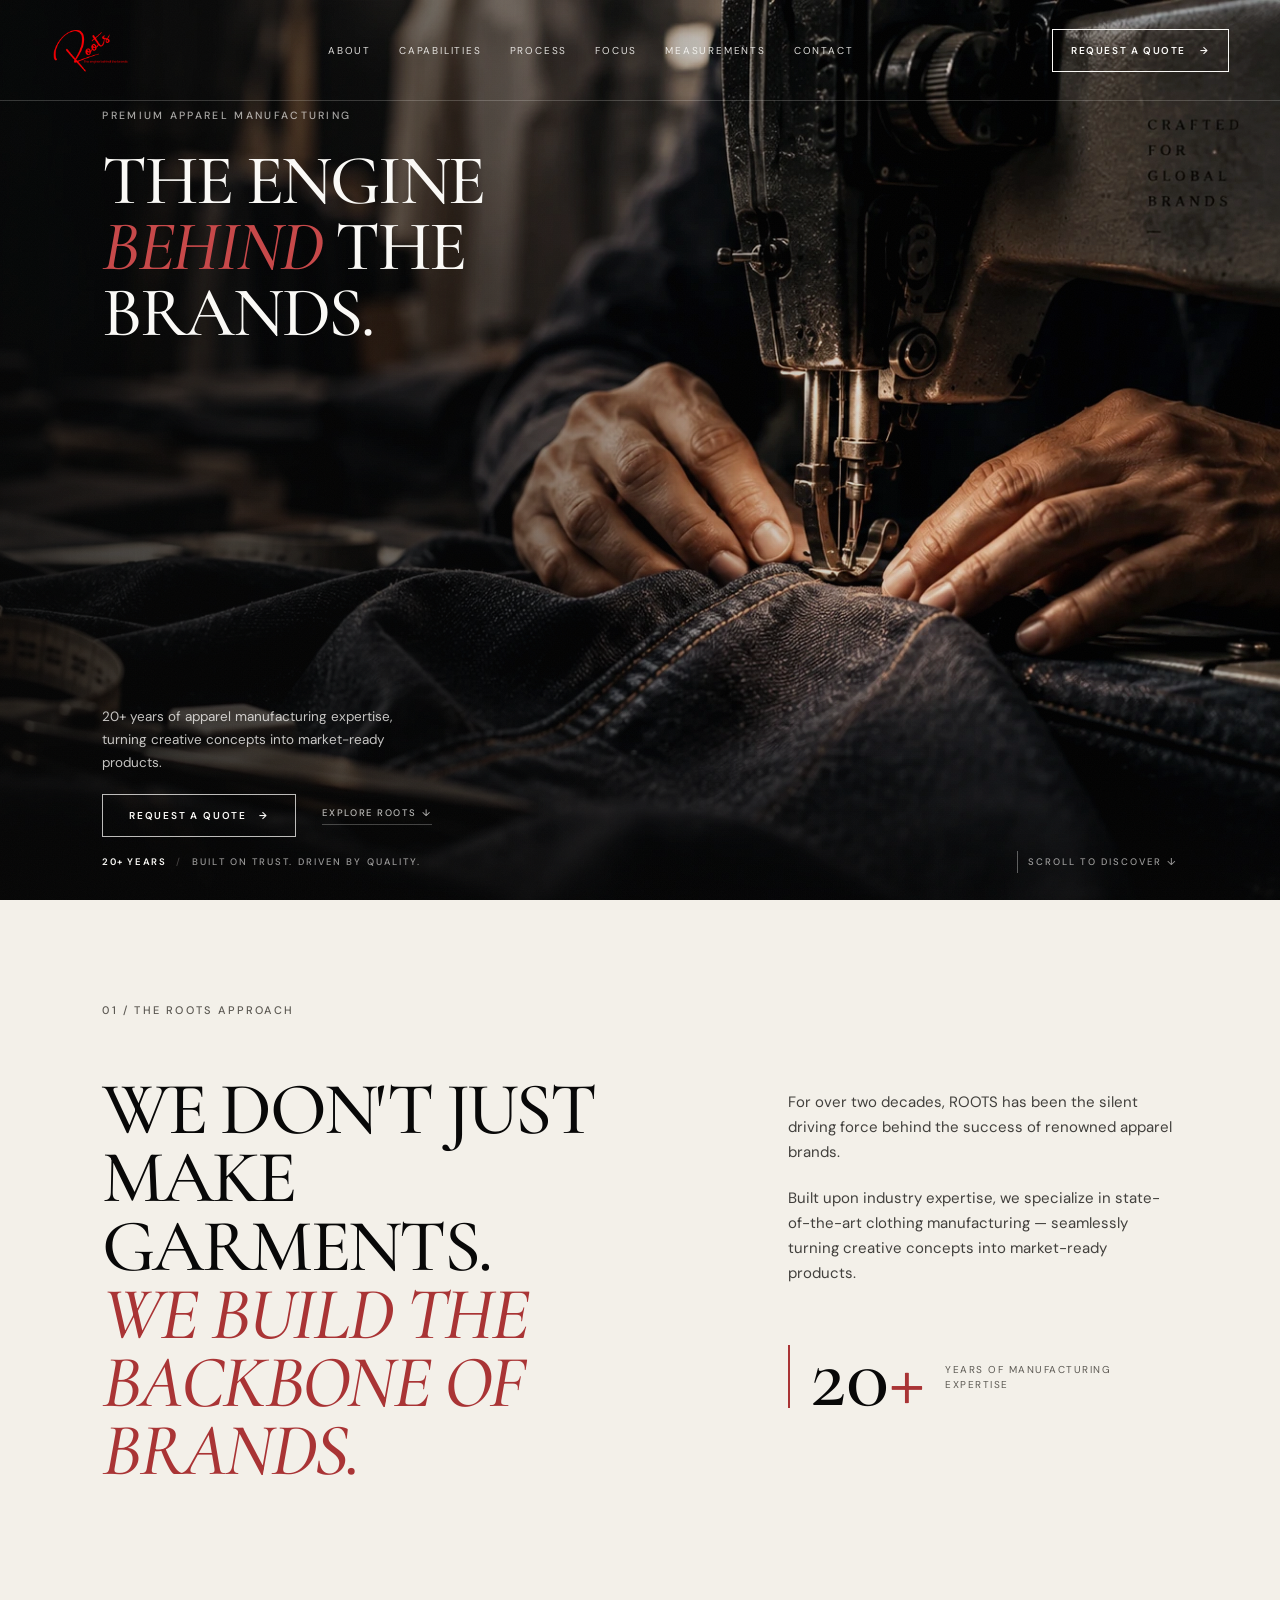
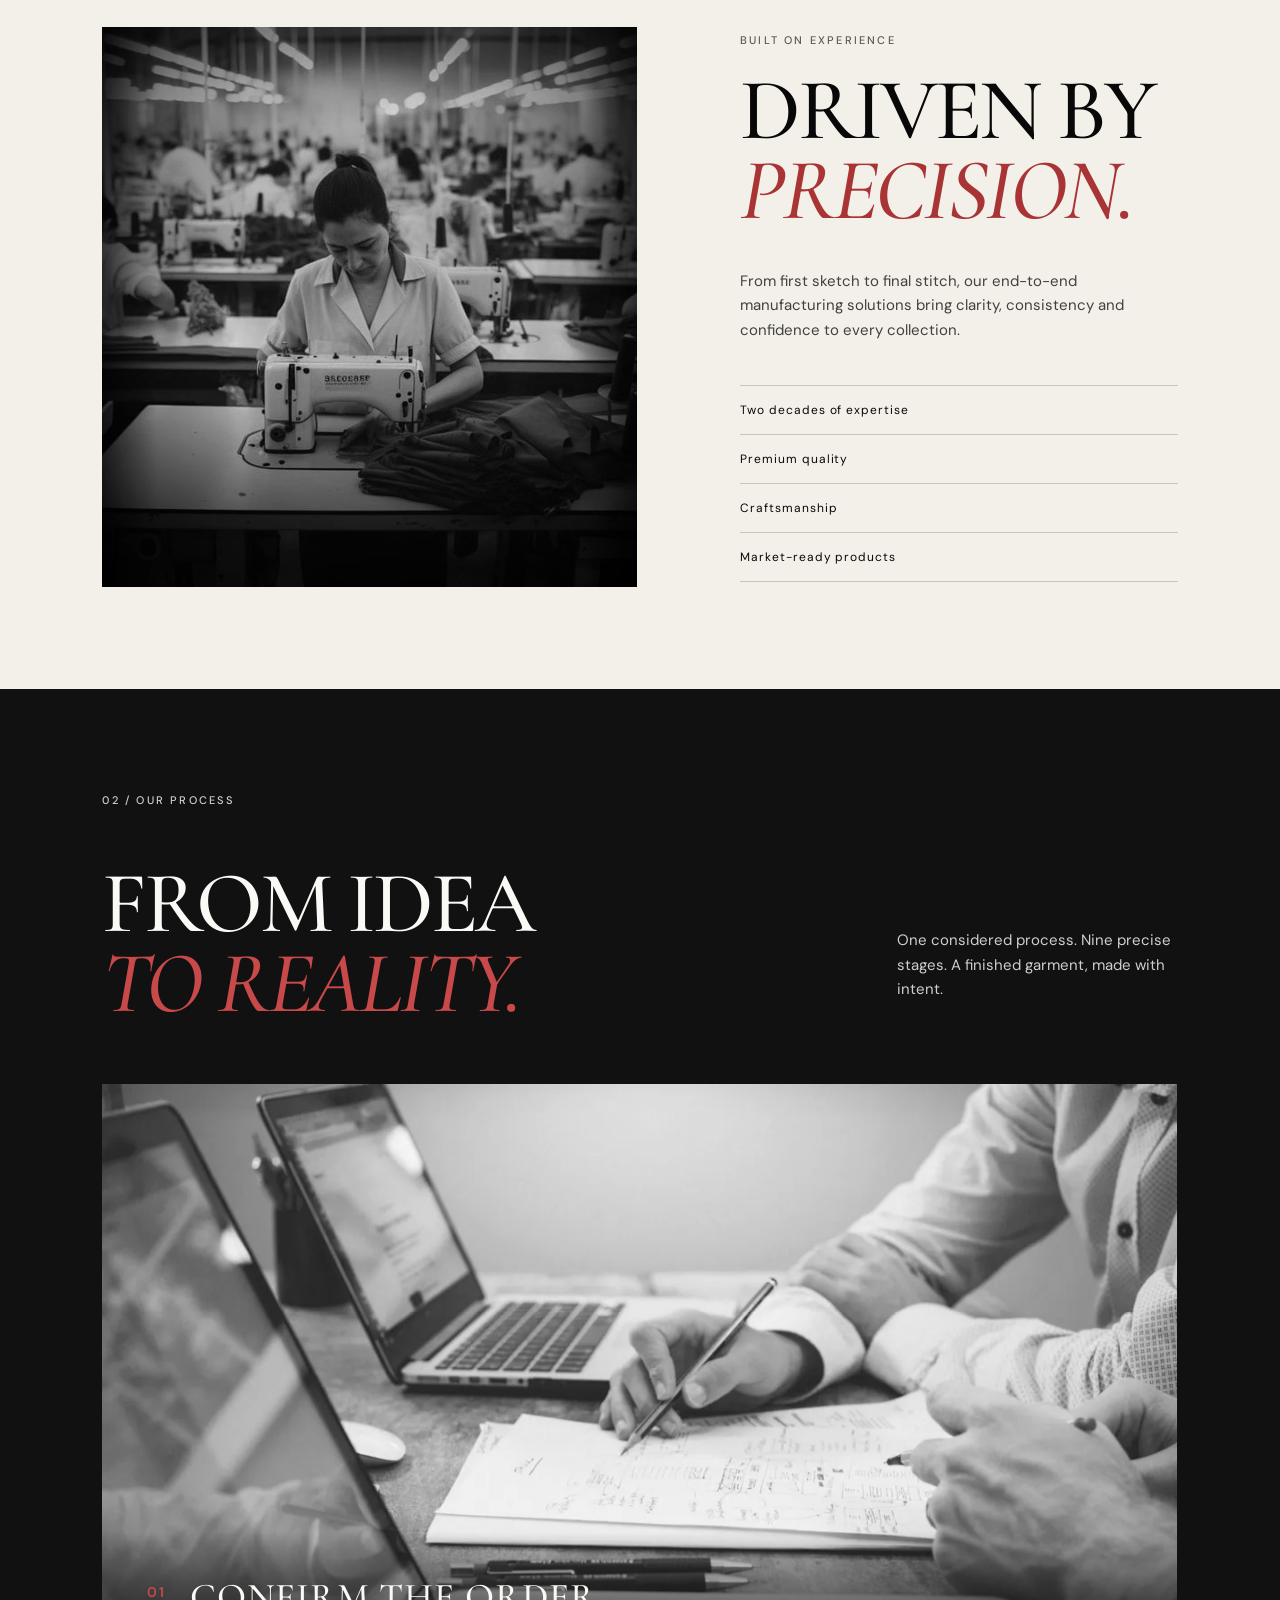
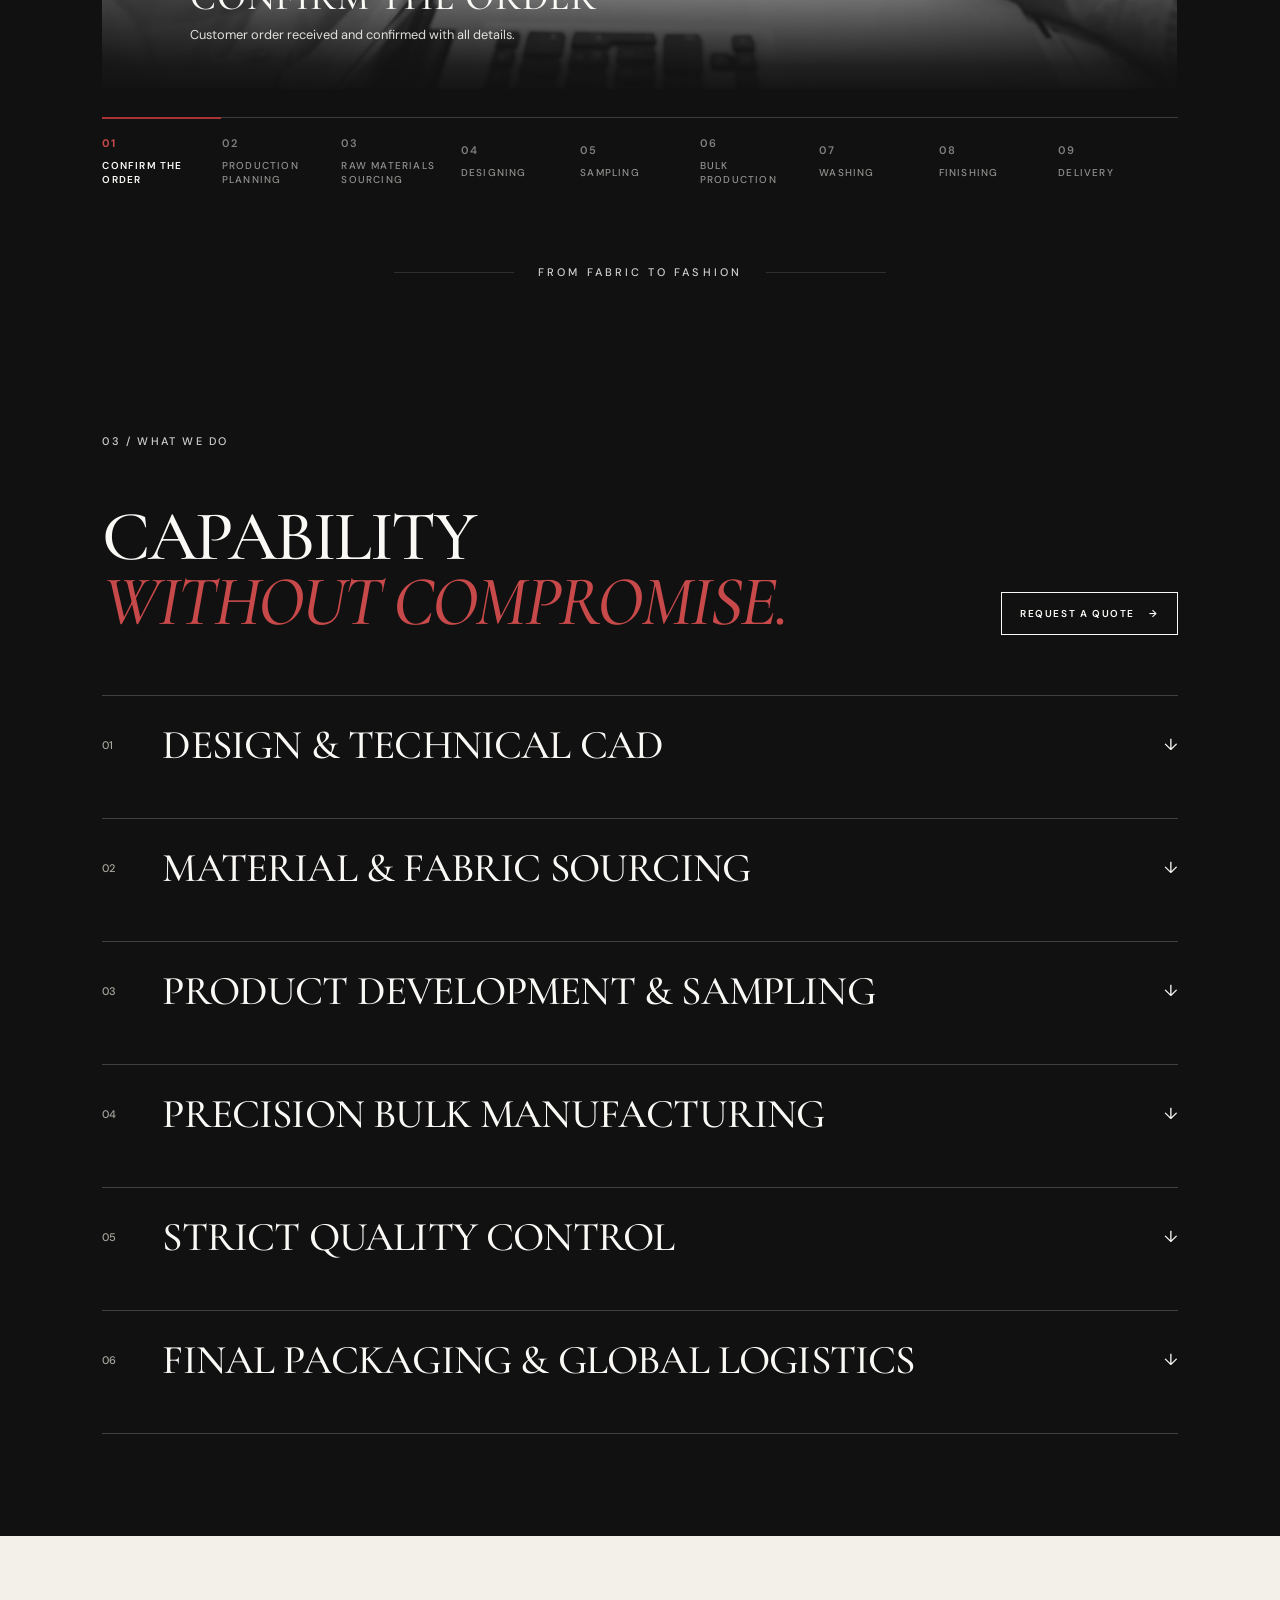
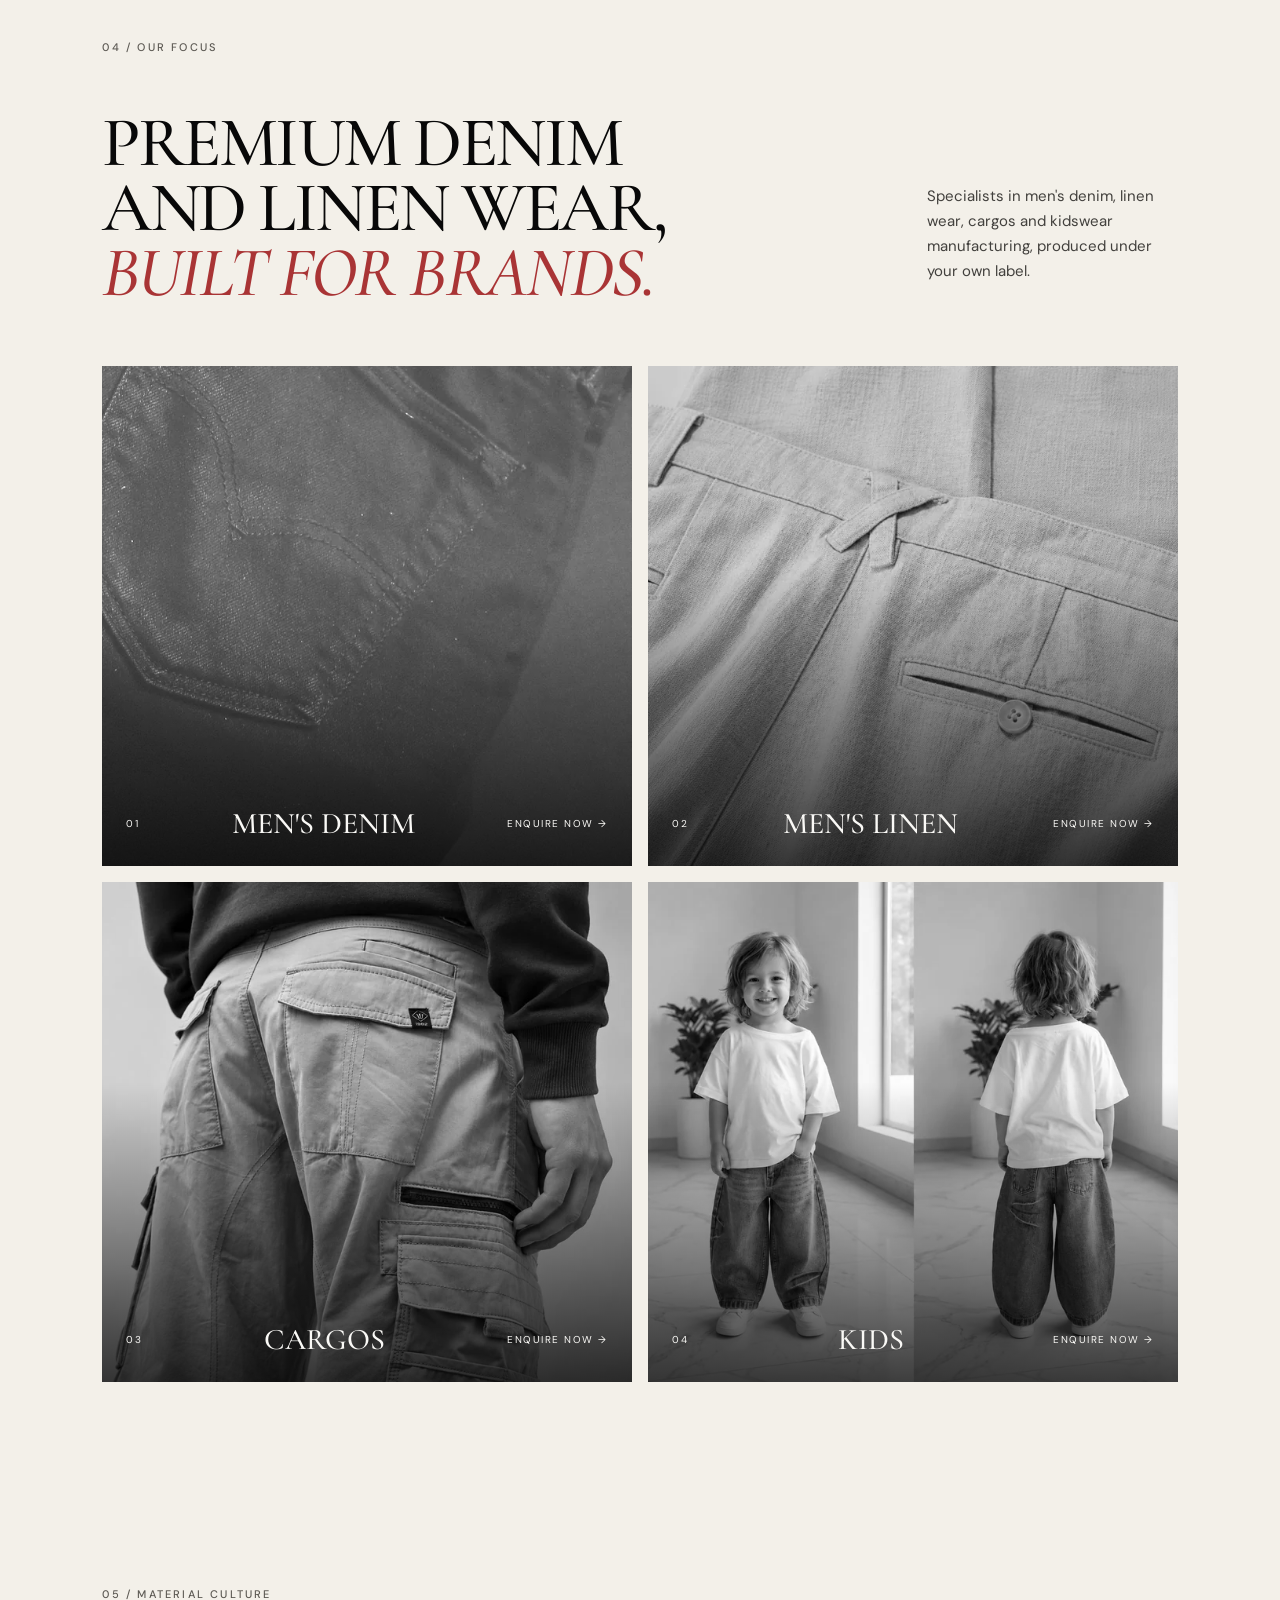
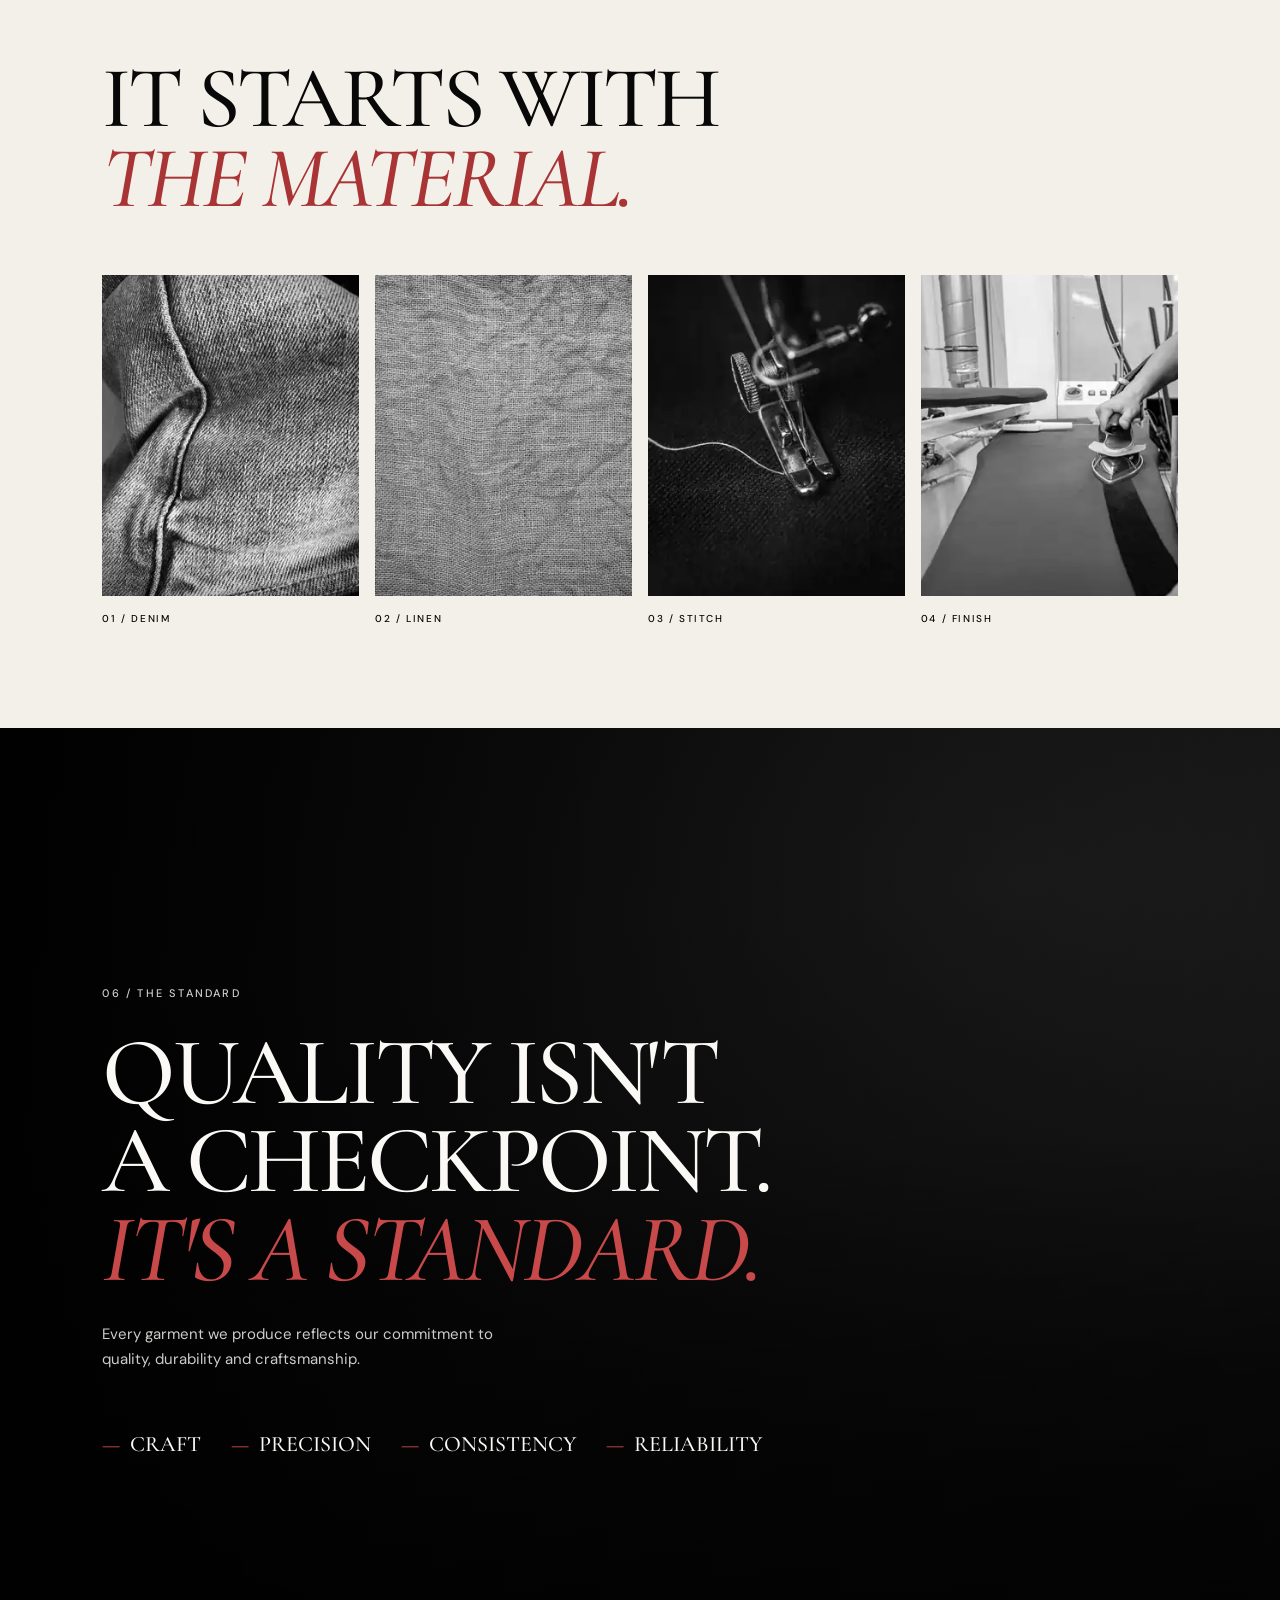
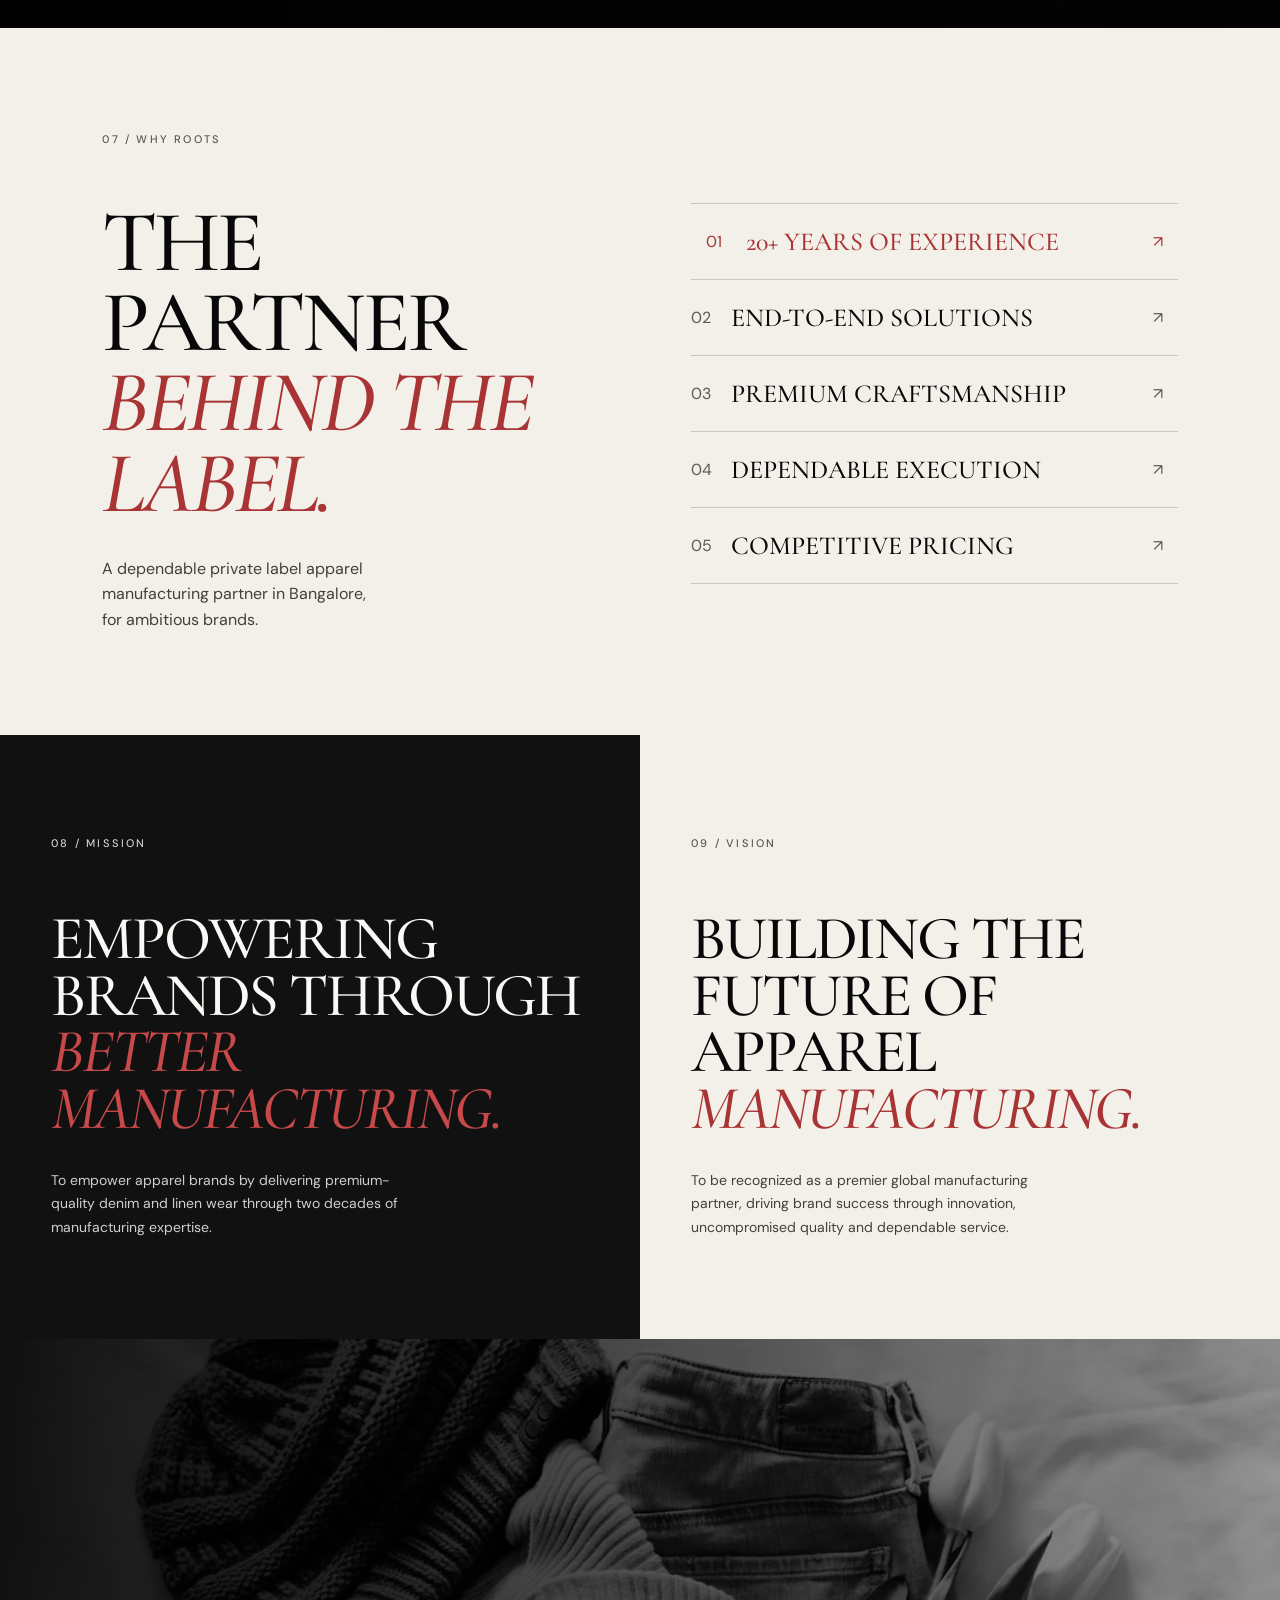
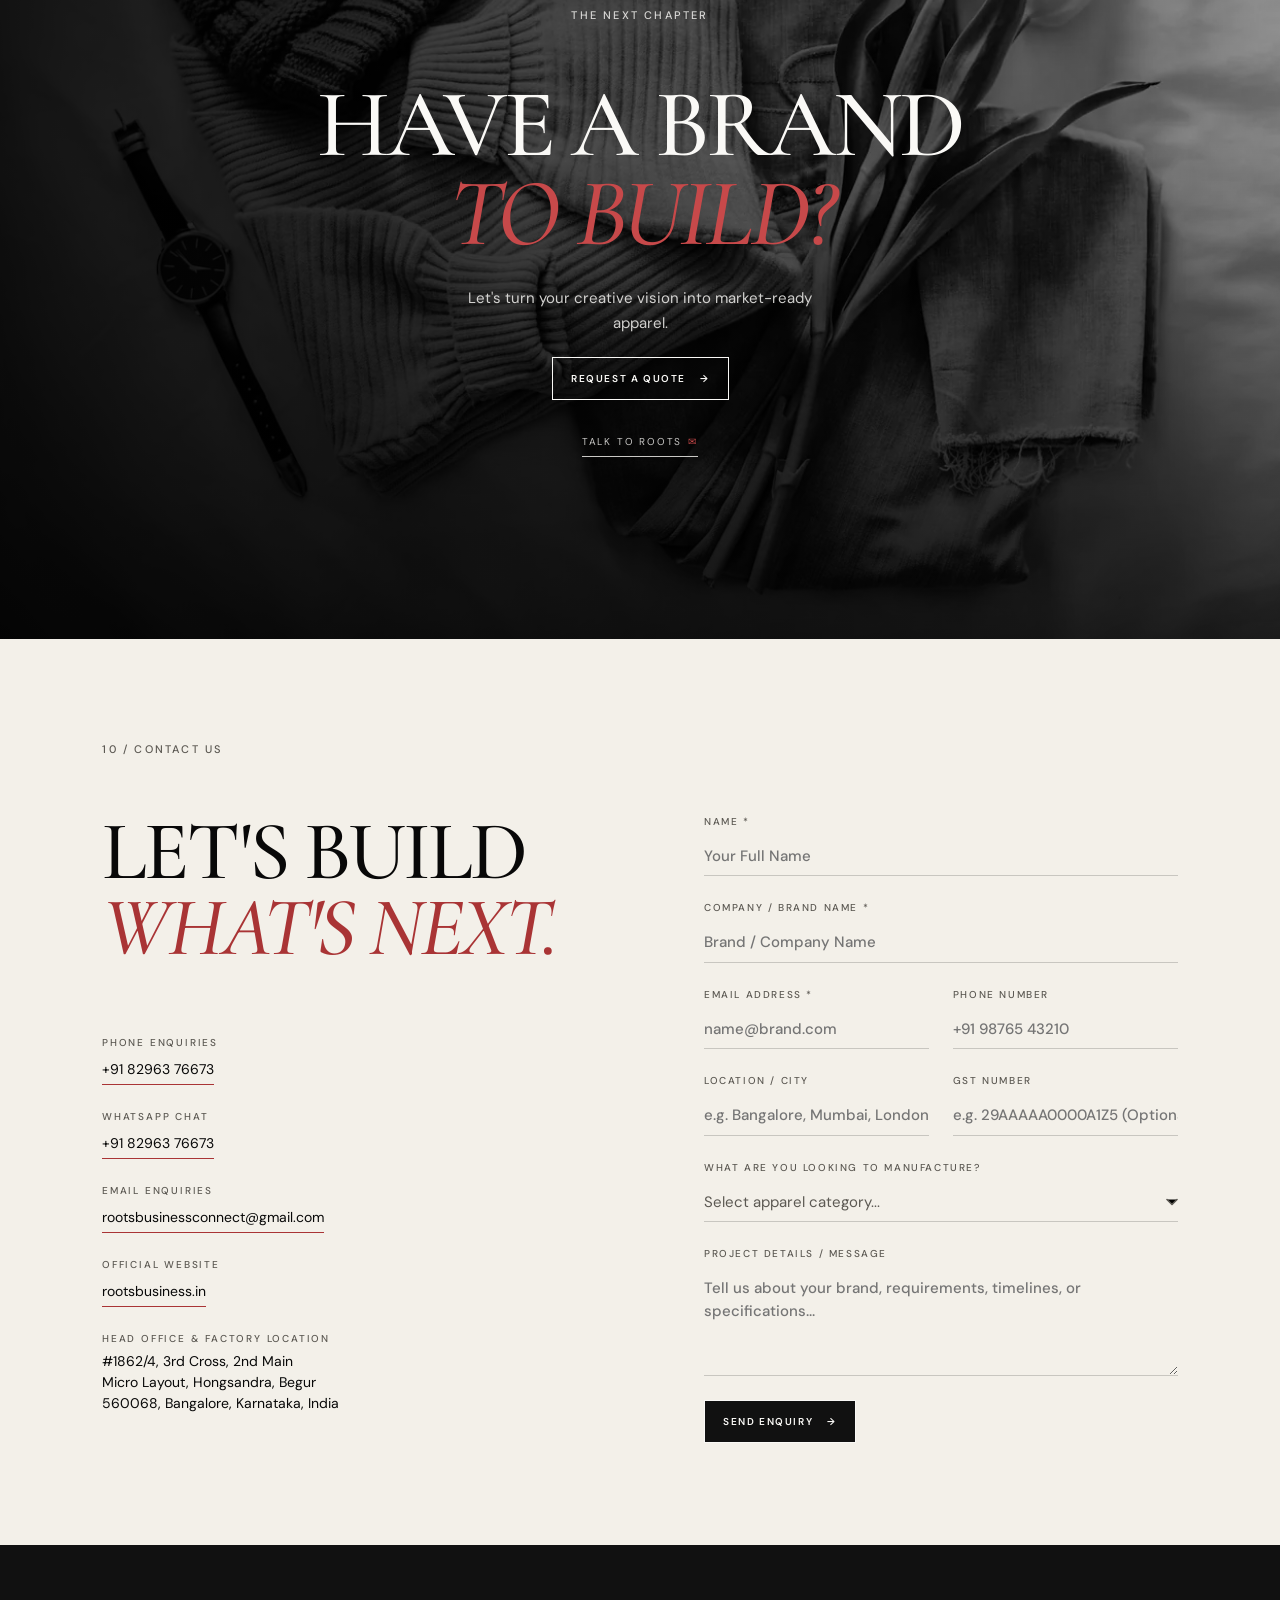
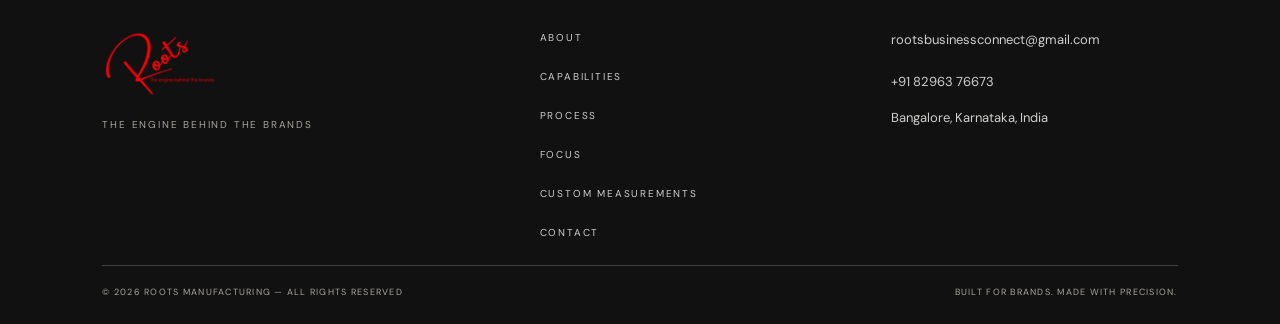
==== commit 14e6df6c: "Configure live Google Sheet Webhook URL, email alerts to midlaj2636@gmail.com, and luxury category d" ====
--- a/index.html
+++ b/index.html
@@ -10,8 +10,6 @@
   <meta name="title" content="ROOTS | Premium Apparel & Denim Manufacturing | Bangalore, India">
   <meta name="description"
     content="Premium apparel manufacturing partner in Bangalore, India. Menswear, kidswear, cargos, denim and linen — from design and sourcing to final production.">
-  <meta name="keywords"
-    content="apparel manufacturer Bangalore, denim manufacturer India, linen clothing manufacturer, cargo pants manufacturer, private label clothing manufacturer, garment factory Bangalore, custom apparel manufacturing India, mens denim production">
   <meta name="author" content="ROOTS Manufacturing">
   <meta name="robots" content="index, follow, max-image-preview:large, max-snippet:-1, max-video-preview:-1">
   <link rel="canonical" href="https://www.rootsbusiness.in/">
@@ -29,7 +27,9 @@
   <meta property="og:title" content="ROOTS | Premium Apparel & Denim Manufacturing | Bangalore, India">
   <meta property="og:description"
     content="ROOTS is a premium apparel manufacturing partner based in Bangalore, India, specializing in menswear, kidswear, cargos, denim and linen, providing end-to-end solutions from design and sourcing to final production.">
-  <meta property="og:image" content="https://www.rootsbusiness.in/assets/images/roots-hero-craftsmanship.webp">
+  <meta property="og:image" content="https://www.rootsbusiness.in/assets/images/hero/roots-hero-craftsmanship.webp">
+  <meta property="og:image:width" content="1672">
+  <meta property="og:image:height" content="941">
   <meta property="og:image:alt" content="Raw indigo denim being stitched on an industrial sewing machine">
   <meta property="og:locale" content="en_IN">
 
@@ -39,7 +39,8 @@
   <meta property="twitter:title" content="ROOTS | Premium Apparel & Denim Manufacturing">
   <meta property="twitter:description"
     content="Premier apparel and denim manufacturing partner in Bangalore, India. Turning creative visions into market-ready collections.">
-  <meta property="twitter:image" content="https://www.rootsbusiness.in/assets/images/roots-hero-craftsmanship.webp">
+  <meta property="twitter:image" content="https://www.rootsbusiness.in/assets/images/hero/roots-hero-craftsmanship.webp">
+  <meta property="twitter:image:alt" content="Raw indigo denim being stitched on an industrial sewing machine">
 
   <!-- Theme Color for Mobile Browser Chrome -->
   <meta name="theme-color" content="#111111">
@@ -50,6 +51,7 @@
   <link rel="icon" href="favicon.ico" sizes="16x16 32x32 48x48">
   <link rel="icon" href="favicon-32.png" type="image/png" sizes="32x32">
   <link rel="apple-touch-icon" href="apple-touch-icon.png">
+  <link rel="manifest" href="site.webmanifest">
 
   <!-- Google Fonts Preconnect & Optimized Weights -->
   <link rel="preconnect" href="https://fonts.googleapis.com">
@@ -60,15 +62,15 @@
 
   <!-- The loader mark is the first thing painted, so it is fetched ahead of
        the stylesheet. 31KB indexed PNG. -->
-  <link rel="preload" as="image" href="assets/images/roots-logo-mark.png" fetchpriority="high">
+  <link rel="preload" as="image" href="assets/images/brand/roots-logo-mark.png" fetchpriority="high">
 
   <!-- Preload the hero image that this viewport will actually use. Without the
        media conditions phones downloaded the 99KB desktop file as well as the
        34KB mobile file the stylesheet then requested. Breakpoints match the
        .hero-bg rules in css/style.css. -->
-  <link rel="preload" as="image" href="assets/images/roots-hero-craftsmanship.webp" type="image/webp"
+  <link rel="preload" as="image" href="assets/images/hero/roots-hero-craftsmanship.webp" type="image/webp"
     fetchpriority="high" media="(min-width: 801px)">
-  <link rel="preload" as="image" href="assets/images/roots-hero-craftsmanship-mobile.webp" type="image/webp"
+  <link rel="preload" as="image" href="assets/images/hero/roots-hero-craftsmanship-mobile.webp" type="image/webp"
     fetchpriority="high" media="(max-width: 800px)">
 
   <!-- Core Stylesheet -->
@@ -130,14 +132,14 @@
     "@context": "https://schema.org",
     "@graph": [
       {
-        "@type": ["Organization", "LocalBusiness", "Manufacturer"],
+        "@type": ["Organization", "LocalBusiness"],
         "@id": "https://www.rootsbusiness.in/#organization",
         "name": "ROOTS Manufacturing",
         "alternateName": "ROOTS Apparel",
         "legalName": "ROOTS Business Connect",
         "url": "https://www.rootsbusiness.in/",
-        "logo": "https://www.rootsbusiness.in/assets/images/roots-logo.png",
-        "image": "https://www.rootsbusiness.in/assets/images/roots-hero-craftsmanship.webp",
+        "logo": "https://www.rootsbusiness.in/assets/images/brand/roots-logo.png",
+        "image": "https://www.rootsbusiness.in/assets/images/hero/roots-hero-craftsmanship.webp",
         "description": "ROOTS is a premium apparel manufacturing partner based in Bangalore, India, specializing in menswear, kidswear, cargos, denim and linen, providing end-to-end solutions from design and sourcing to final production.",
         "telephone": "+918296376673",
         "email": "rootsbusinessconnect@gmail.com",
@@ -187,6 +189,22 @@
               "@type": "Offer",
               "itemOffered": {
                 "@type": "Service",
+                "name": "Kidswear & Boyswear Manufacturing",
+                "description": "Children's and boys' apparel development, sampling and bulk production."
+              }
+            },
+            {
+              "@type": "Offer",
+              "itemOffered": {
+                "@type": "Service",
+                "name": "Private Label Apparel Manufacturing",
+                "description": "Production under the client's own brand and labelling, for apparel businesses that design but do not manufacture."
+              }
+            },
+            {
+              "@type": "Offer",
+              "itemOffered": {
+                "@type": "Service",
                 "name": "End-to-End Apparel Production",
                 "description": "Design translation, fabric sourcing, pattern making, quality control, and export packaging."
               }
@@ -219,14 +237,14 @@
        even if this document's JavaScript never executes. main.js only
        removes the finished node.
 
-       The artwork is assets/images/roots-logo-mark.png — the existing
+       The artwork is assets/images/brand/roots-logo-mark.png — the existing
        ROOTS logo master resampled and trimmed to its ink box. Nothing
        about the lettering, proportions or colour is altered.
        ============================================================ -->
   <div class="roots-loader-overlay" id="roots-loader" aria-hidden="true" role="presentation">
     <div class="roots-loader-stage">
       <div class="roots-mark-wrap">
-        <img class="roots-mark" src="assets/images/roots-logo-mark.png" alt="" width="1080" height="611"
+        <img class="roots-mark" src="assets/images/brand/roots-logo-mark.png" alt="" width="1080" height="611"
           fetchpriority="high" decoding="sync">
         <!-- Ground-coloured curtain retreating along the signature's writing
              axis. A sweep can never expose a broken letterform, which a
@@ -243,7 +261,7 @@
   <!-- Header & Navigation -->
   <header class="site-header" role="banner">
     <a href="#top" class="brand-mark" aria-label="ROOTS Manufacturing Homepage">
-      <img src="assets/images/roots-logo.png" alt="ROOTS — The Engine Behind The Brands Logo" width="480" height="320">
+      <img src="assets/images/brand/roots-logo.png" alt="ROOTS — The Engine Behind The Brands Logo" width="480" height="320">
     </a>
 
     <nav aria-label="Primary Navigation">
@@ -407,11 +425,11 @@
            copy entirely and landed in the next section. -->
       <figure class="process-visual" id="process-panel" role="tabpanel" aria-labelledby="tab-01" tabindex="0">
         <div class="process-img-wrap">
-          <img class="process-img is-active" src="https://images.unsplash.com/photo-1454165804606-c3d57bc86b40?auto=format&fit=crop&w=1600&q=85"
-              srcset="https://images.unsplash.com/photo-1454165804606-c3d57bc86b40?auto=format&fit=crop&q=85&w=600 600w, https://images.unsplash.com/photo-1454165804606-c3d57bc86b40?auto=format&fit=crop&q=85&w=900 900w, https://images.unsplash.com/photo-1454165804606-c3d57bc86b40?auto=format&fit=crop&q=85&w=1200 1200w, https://images.unsplash.com/photo-1454165804606-c3d57bc86b40?auto=format&fit=crop&q=85&w=1600 1600w, https://images.unsplash.com/photo-1454165804606-c3d57bc86b40?auto=format&fit=crop&q=85&w=2200 2200w"
+          <img class="process-img is-active" src="assets/images/process/roots-process-01-order-1200.webp"
+              srcset="assets/images/process/roots-process-01-order-600.webp 600w, assets/images/process/roots-process-01-order-1200.webp 1200w, assets/images/process/roots-process-01-order.webp 1600w"
               sizes="(max-width: 800px) 88vw, 84vw"
               width="1600" height="900"
-            alt="Customer garment specification and order details being reviewed" loading="lazy" decoding="async">
+            alt="Two people reviewing handwritten notes beside a laptop" loading="lazy" decoding="async">
           <img class="process-img is-incoming" aria-hidden="true" alt="" loading="lazy" decoding="async">
         </div>
         <figcaption class="process-caption">
@@ -473,7 +491,8 @@
           <div class="capability-panel" id="cap-panel-01" role="region" aria-labelledby="cap-btn-01">
             <div class="capability-panel-inner">
               <p>Translating designer sketches and concepts into production-ready digital tech-packs, precise grade rules,
-                and optimized marker nestings for material efficiency.</p>
+                and optimized marker nestings for material efficiency. If you already have figures, send them through the
+                <a href="measurements.html">custom garment measurement guide</a>.</p>
             </div>
           </div>
         </div>
@@ -565,16 +584,17 @@
       <div class="section-kicker">04 / OUR FOCUS</div>
       <div class="focus-head">
         <h2 id="focus-heading">PREMIUM DENIM <br>AND LINEN WEAR, <br><em>BUILT FOR BRANDS.</em></h2>
-        <p>Specialists in men's denim, linen wear, cargos and kids apparel.</p>
+        <p>Specialists in men's denim, linen wear, cargos and kidswear manufacturing, produced under
+          your own label.</p>
       </div>
 
       <div class="focus-grid">
         <a class="focus-tile" href="#contact" title="Inquire about Men's Denim manufacturing">
-          <img src="https://images.unsplash.com/photo-1542272604-787c3835535d?auto=format&fit=crop&w=1200&q=85"
-            srcset="https://images.unsplash.com/photo-1542272604-787c3835535d?auto=format&fit=crop&q=85&w=400 400w, https://images.unsplash.com/photo-1542272604-787c3835535d?auto=format&fit=crop&q=85&w=600 600w, https://images.unsplash.com/photo-1542272604-787c3835535d?auto=format&fit=crop&q=85&w=900 900w, https://images.unsplash.com/photo-1542272604-787c3835535d?auto=format&fit=crop&q=85&w=1200 1200w"
+          <img src="assets/images/focus/roots-focus-denim.webp"
+            srcset="assets/images/focus/roots-focus-denim-400.webp 400w, assets/images/focus/roots-focus-denim-800.webp 800w, assets/images/focus/roots-focus-denim.webp 1200w"
             sizes="(max-width: 639px) 88vw, (max-width: 1080px) 44vw, 42vw"
             width="600" height="500"
-            alt="Folded denim jeans" loading="lazy" decoding="async">
+            alt="Back pocket and topstitching detail on a pair of black denim jeans" loading="lazy" decoding="async">
           <div class="tile-overlay" aria-hidden="true"></div>
           <div class="tile-label">
             <span>01</span>
@@ -584,8 +604,8 @@
         </a>
 
         <a class="focus-tile" href="#contact" title="Inquire about Men's Linen wear production">
-          <img src="assets/images/roots-focus-linen.webp"
-            srcset="assets/images/roots-focus-linen-400.webp 400w, assets/images/roots-focus-linen-800.webp 800w, assets/images/roots-focus-linen.webp 1200w"
+          <img src="assets/images/focus/roots-focus-linen.webp"
+            srcset="assets/images/focus/roots-focus-linen-400.webp 400w, assets/images/focus/roots-focus-linen-800.webp 800w, assets/images/focus/roots-focus-linen.webp 1200w"
             sizes="(max-width: 639px) 88vw, (max-width: 1080px) 44vw, 42vw"
             width="600" height="500"
             alt="Detail of tailored linen trousers, waistband and welt pocket" loading="lazy"
@@ -599,8 +619,8 @@
         </a>
 
         <a class="focus-tile" href="#contact" title="Inquire about Cargo pants and apparel manufacturing">
-          <img src="assets/images/roots-focus-cargos.webp"
-            srcset="assets/images/roots-focus-cargos-400.webp 400w, assets/images/roots-focus-cargos-800.webp 800w, assets/images/roots-focus-cargos.webp 1200w"
+          <img src="assets/images/focus/roots-focus-cargos.webp"
+            srcset="assets/images/focus/roots-focus-cargos-400.webp 400w, assets/images/focus/roots-focus-cargos-800.webp 800w, assets/images/focus/roots-focus-cargos.webp 1200w"
             sizes="(max-width: 639px) 88vw, (max-width: 1080px) 44vw, 42vw"
             width="600" height="500"
             alt="Cargo pants tailoring and manufacturing details" loading="lazy" decoding="async">
@@ -613,8 +633,8 @@
         </a>
 
         <a class="focus-tile" href="#contact" title="Inquire about Kids apparel manufacturing">
-          <img src="assets/images/roots-focus-kids.webp"
-            srcset="assets/images/roots-focus-kids-400.webp 400w, assets/images/roots-focus-kids-800.webp 800w, assets/images/roots-focus-kids.webp 1200w"
+          <img src="assets/images/focus/roots-focus-kids.webp"
+            srcset="assets/images/focus/roots-focus-kids-400.webp 400w, assets/images/focus/roots-focus-kids-800.webp 800w, assets/images/focus/roots-focus-kids.webp 1200w"
             sizes="(max-width: 639px) 88vw, (max-width: 1080px) 44vw, 42vw"
             width="600" height="500"
             alt="Children apparel craftsmanship and knitwear styling" loading="lazy" decoding="async">
@@ -641,8 +661,8 @@
            only works with real ROOTS fabric and workmanship photography. -->
       <div class="material-strip">
         <figure class="material-item">
-          <img src="https://images.unsplash.com/photo-1616411598297-e0053c6ee59d?auto=format&fit=crop&w=800&q=85"
-            srcset="https://images.unsplash.com/photo-1616411598297-e0053c6ee59d?auto=format&fit=crop&q=85&w=300 300w, https://images.unsplash.com/photo-1616411598297-e0053c6ee59d?auto=format&fit=crop&q=85&w=450 450w, https://images.unsplash.com/photo-1616411598297-e0053c6ee59d?auto=format&fit=crop&q=85&w=600 600w, https://images.unsplash.com/photo-1616411598297-e0053c6ee59d?auto=format&fit=crop&q=85&w=800 800w"
+          <img src="assets/images/editorial/roots-material-denim.webp"
+            srcset="assets/images/editorial/roots-material-denim-300.webp 300w, assets/images/editorial/roots-material-denim-600.webp 600w, assets/images/editorial/roots-material-denim.webp 800w"
             sizes="(max-width: 800px) min(70vw, 300px), 23vw"
             width="400" height="520"
             alt="Denim twill with a folded seam edge" loading="lazy" decoding="async">
@@ -650,17 +670,17 @@
         </figure>
 
         <figure class="material-item">
-          <img src="https://images.unsplash.com/photo-1608424371207-ab70d9d68e80?auto=format&fit=crop&w=800&q=85"
-            srcset="https://images.unsplash.com/photo-1608424371207-ab70d9d68e80?auto=format&fit=crop&q=85&w=300 300w, https://images.unsplash.com/photo-1608424371207-ab70d9d68e80?auto=format&fit=crop&q=85&w=450 450w, https://images.unsplash.com/photo-1608424371207-ab70d9d68e80?auto=format&fit=crop&q=85&w=600 600w, https://images.unsplash.com/photo-1608424371207-ab70d9d68e80?auto=format&fit=crop&q=85&w=800 800w"
+          <img src="assets/images/editorial/roots-material-linen.webp"
+            srcset="assets/images/editorial/roots-material-linen-300.webp 300w, assets/images/editorial/roots-material-linen-600.webp 600w, assets/images/editorial/roots-material-linen.webp 800w"
             sizes="(max-width: 800px) min(70vw, 300px), 23vw"
             width="400" height="520"
-            alt="Natural linen fabric showing its weave" loading="lazy" decoding="async">
+            alt="Close weave of a natural-fibre fabric" loading="lazy" decoding="async">
           <figcaption>02 / LINEN</figcaption>
         </figure>
 
         <figure class="material-item">
-          <img src="https://images.unsplash.com/photo-1497997092403-f091fcf5b6c4?auto=format&fit=crop&w=800&q=85"
-            srcset="https://images.unsplash.com/photo-1497997092403-f091fcf5b6c4?auto=format&fit=crop&q=85&w=300 300w, https://images.unsplash.com/photo-1497997092403-f091fcf5b6c4?auto=format&fit=crop&q=85&w=450 450w, https://images.unsplash.com/photo-1497997092403-f091fcf5b6c4?auto=format&fit=crop&q=85&w=600 600w, https://images.unsplash.com/photo-1497997092403-f091fcf5b6c4?auto=format&fit=crop&q=85&w=800 800w"
+          <img src="assets/images/editorial/roots-material-stitch.webp"
+            srcset="assets/images/editorial/roots-material-stitch-300.webp 300w, assets/images/editorial/roots-material-stitch-600.webp 600w, assets/images/editorial/roots-material-stitch.webp 800w"
             sizes="(max-width: 800px) min(70vw, 300px), 23vw"
             width="400" height="520"
             alt="A sewing machine needle and presser foot stitching dark fabric" loading="lazy" decoding="async">
@@ -668,8 +688,8 @@
         </figure>
 
         <figure class="material-item">
-          <img src="https://images.unsplash.com/photo-1696546760882-1d34a7af6800?auto=format&fit=crop&w=800&q=85"
-            srcset="https://images.unsplash.com/photo-1696546760882-1d34a7af6800?auto=format&fit=crop&q=85&w=300 300w, https://images.unsplash.com/photo-1696546760882-1d34a7af6800?auto=format&fit=crop&q=85&w=450 450w, https://images.unsplash.com/photo-1696546760882-1d34a7af6800?auto=format&fit=crop&q=85&w=600 600w, https://images.unsplash.com/photo-1696546760882-1d34a7af6800?auto=format&fit=crop&q=85&w=800 800w"
+          <img src="assets/images/editorial/roots-material-finish.webp"
+            srcset="assets/images/editorial/roots-material-finish-300.webp 300w, assets/images/editorial/roots-material-finish-600.webp 600w, assets/images/editorial/roots-material-finish.webp 800w"
             sizes="(max-width: 800px) min(70vw, 300px), 23vw"
             width="400" height="520"
             alt="A garment being pressed on an industrial press" loading="lazy" decoding="async">
@@ -691,7 +711,7 @@
          -->
     <section class="quality" aria-labelledby="quality-heading">
       <div class="quality-image" role="img"
-        aria-label="Two pressed shirts with neckties, hung side by side"></div>
+        aria-label="A dark gradient panel; photography of the ROOTS inspection floor is pending"></div>
       <div class="quality-overlay" aria-hidden="true"></div>
       <div class="quality-content">
         <p class="eyebrow light">06 / THE STANDARD</p>
@@ -712,7 +732,8 @@
       <div class="why-grid">
         <div>
           <h2 id="why-heading">THE PARTNER <br><em>BEHIND THE LABEL.</em></h2>
-          <p class="why-intro">A dependable manufacturing partner for ambitious apparel brands.</p>
+          <p class="why-intro">A dependable private label apparel manufacturing partner in Bangalore,
+            for ambitious brands.</p>
         </div>
 
         <div class="benefit-list" role="list">
@@ -786,7 +807,7 @@
 
     <!-- 10: Contact Section -->
     <section class="contact section-ivory" id="contact" aria-labelledby="contact-heading">
-      <div class="section-kicker">10 / START A PARTNERSHIP</div>
+      <div class="section-kicker">10 / CONTACT US</div>
       <div class="contact-grid">
         <div>
           <h2 id="contact-heading">LET'S BUILD <br><em>WHAT'S NEXT.</em></h2>
@@ -810,7 +831,7 @@
             <p>
               <span>OFFICIAL WEBSITE</span>
               <a href="https://www.rootsbusiness.in/" target="_blank" rel="noopener noreferrer"
-                title="Visit ROOTS official website">www.rootsbusiness.in</a>
+                title="Visit ROOTS official website">rootsbusiness.in</a>
             </p>
             <p>
               <span>HEAD OFFICE & FACTORY LOCATION</span>
@@ -866,11 +887,95 @@
             </label>
           </div>
 
-          <label for="contact-manufacture">
-            WHAT ARE YOU LOOKING TO MANUFACTURE?
-            <input id="contact-manufacture" name="manufacture" type="text"
-              placeholder="e.g. Men's Denim Jeans, Linen Shirts">
-          </label>
+          <div class="contact-field">
+            <span class="contact-field-label" id="contact-manufacture-label">WHAT ARE YOU LOOKING TO MANUFACTURE?</span>
+            <div class="custom-select" id="custom-manufacture-wrap">
+              <button type="button" class="custom-select-trigger" id="custom-manufacture-trigger"
+                aria-haspopup="listbox" aria-expanded="false" aria-labelledby="contact-manufacture-label custom-manufacture-trigger">
+                <span class="custom-select-value">Select apparel category...</span>
+                <svg class="custom-select-arrow" viewBox="0 0 12 8" width="12" height="8" aria-hidden="true" focusable="false">
+                  <path d="M1 1.5L6 6.5L11 1.5" stroke="currentColor" stroke-width="1.6" stroke-linecap="round" stroke-linejoin="round" />
+                </svg>
+              </button>
+
+              <ul class="custom-select-options" role="listbox" id="custom-manufacture-options" tabindex="-1" aria-labelledby="contact-manufacture-label">
+                <li class="custom-select-option is-placeholder is-selected" role="option" data-value="" aria-selected="true">
+                  <div class="opt-text">
+                    <span class="opt-label">Select apparel category...</span>
+                  </div>
+                  <span class="opt-check" aria-hidden="true">✓</span>
+                </li>
+                <li class="custom-select-option" role="option" data-value="Men's Denim & Jeans" aria-selected="false">
+                  <span class="opt-badge">01</span>
+                  <div class="opt-text">
+                    <span class="opt-label">Men's Denim & Jeans</span>
+                    <span class="opt-desc">Selvedge, stretch denim, custom washes & heavy twills</span>
+                  </div>
+                  <span class="opt-check" aria-hidden="true">✓</span>
+                </li>
+                <li class="custom-select-option" role="option" data-value="Linen Shirts & Trousers" aria-selected="false">
+                  <span class="opt-badge">02</span>
+                  <div class="opt-text">
+                    <span class="opt-label">Linen Shirts & Trousers</span>
+                    <span class="opt-desc">Pure European & Indian flax, lightweight summer tailoring</span>
+                  </div>
+                  <span class="opt-check" aria-hidden="true">✓</span>
+                </li>
+                <li class="custom-select-option" role="option" data-value="Cargo Pants & Utility Wear" aria-selected="false">
+                  <span class="opt-badge">03</span>
+                  <div class="opt-text">
+                    <span class="opt-label">Cargo Pants & Utility Wear</span>
+                    <span class="opt-desc">Ripstop, multi-pocket tactical, structured silhouettes</span>
+                  </div>
+                  <span class="opt-check" aria-hidden="true">✓</span>
+                </li>
+                <li class="custom-select-option" role="option" data-value="Kidswear & Children's Apparel" aria-selected="false">
+                  <span class="opt-badge">04</span>
+                  <div class="opt-text">
+                    <span class="opt-label">Kidswear & Children's Apparel</span>
+                    <span class="opt-desc">Skin-friendly organic cottons, durable playwear & denim</span>
+                  </div>
+                  <span class="opt-check" aria-hidden="true">✓</span>
+                </li>
+                <li class="custom-select-option" role="option" data-value="Shirts, T-Shirts & Polos" aria-selected="false">
+                  <span class="opt-badge">05</span>
+                  <div class="opt-text">
+                    <span class="opt-label">Shirts, T-Shirts & Polos</span>
+                    <span class="opt-desc">Pima cotton, heavy GSM tees, Oxford & poplin shirts</span>
+                  </div>
+                  <span class="opt-check" aria-hidden="true">✓</span>
+                </li>
+                <li class="custom-select-option" role="option" data-value="Full Collection / Multiple Categories" aria-selected="false">
+                  <span class="opt-badge">06</span>
+                  <div class="opt-text">
+                    <span class="opt-label">Full Collection / Multiple Categories</span>
+                    <span class="opt-desc">End-to-end multi-category seasonal range development</span>
+                  </div>
+                  <span class="opt-check" aria-hidden="true">✓</span>
+                </li>
+                <li class="custom-select-option" role="option" data-value="Custom Development / Other" aria-selected="false">
+                  <span class="opt-badge">07</span>
+                  <div class="opt-text">
+                    <span class="opt-label">Custom Development / Other</span>
+                    <span class="opt-desc">Specialty fabrics, custom dyeing, tech packs & bespoke cut-and-sew</span>
+                  </div>
+                  <span class="opt-check" aria-hidden="true">✓</span>
+                </li>
+              </ul>
+
+              <!-- Native select remains in DOM for FormData / Google Sheets submission -->
+              <select id="contact-manufacture" name="manufacture" tabindex="-1" aria-hidden="true" class="sr-only-select">
+                <option value="" selected>Select apparel category...</option>
+                <option value="Men's Denim & Jeans">Men's Denim & Jeans</option>
+                <option value="Linen Shirts & Trousers">Linen Shirts & Trousers</option>
+                <option value="Cargo Pants & Utility Wear">Cargo Pants & Utility Wear</option>
+                <option value="Kidswear & Children's Apparel">Kidswear & Children's Apparel</option>
+                <option value="Shirts, T-Shirts & Polos">Shirts, T-Shirts & Polos</option>
+                <option value="Full Collection / Multiple Categories">Full Collection / Multiple Categories</option>
+                <option value="Custom Development / Other">Custom Development / Other</option>
+              </select>
+            </div>
+          </div>
 
           <label for="contact-message">
             PROJECT DETAILS / MESSAGE
@@ -888,7 +993,7 @@
   <footer class="footer" role="contentinfo">
     <div class="footer-top">
       <div class="footer-brand">
-        <img src="assets/images/roots-logo.png" alt="ROOTS Apparel Logo" width="480" height="320">
+        <img src="assets/images/brand/roots-logo.png" alt="ROOTS Apparel Logo" width="480" height="320">
         <p>THE ENGINE BEHIND THE BRANDS</p>
       </div>
 
--- a/css/style.css
+++ b/css/style.css
@@ -86,44 +86,51 @@
 }
 
 /* --------------------------------------------------------------------------
-   EXTERNAL PHOTOGRAPHY — SWAP SLOTS
-   The three section backgrounds below are the only photographs referenced from
-   CSS. They are currently hotlinked from Unsplash. To move to ROOTS-owned
-   photography, drop the files into assets/images/ and change only these three
-   values — no layout, cropping or overlay rule needs to be touched.
-   See assets/README.md for the full external-image inventory.
+   SECTION PHOTOGRAPHY — SWAP SLOTS
+
+   The section backgrounds referenced from CSS. All are now SELF-HOSTED; no
+   stylesheet rule reaches a third-party origin any more. To move to
+   ROOTS-owned photography, drop the files into assets/images/editorial/ and
+   change only these values — no layout, cropping or overlay rule is touched.
+   See assets/README.md for the replacement priority.
+
+   --img-quality carries no photograph on purpose. The image that was here
+   showed two shirts wearing a legible "THE TIE BAR" neck label — another
+   company's retail product, at roughly a third of the frame, sitting directly
+   behind the ROOTS quality statement. That is not something to host locally;
+   it is something to stop publishing. Until ROOTS supplies a photograph of its
+   own inspection floor, the section keeps its full visual weight from a gradient
+   in the brand's own ink, and the copy over it is unchanged.
    -------------------------------------------------------------------------- */
 :root {
-  --img-story: url('../assets/images/roots-story-craftsmanship.webp');
-  --img-quality: url('https://images.unsplash.com/photo-1598032895397-b9472444bf93?auto=format&fit=crop&w=2400&q=90');
-  --img-closing: url('https://images.unsplash.com/photo-1556905055-8f358a7a47b2?auto=format&fit=crop&w=2400&q=90');
-}
-
-/* A CSS background has no srcset, so without these the 2400px files were the
-   only ones that existed: a 390px phone downloaded 645KB of desktop photograph
-   for two decorative, grayscaled, overlaid backgrounds (measured — 256.7KB +
-   389.2KB, AVIF, Chrome 152). Narrowing the request by viewport costs nothing
-   visually because both images are behind `filter: grayscale(1)` and a dark
-   gradient overlay, and neither carries any detail the reader needs.
-
-   Measured totals for the pair, same negotiation:
-     w=2400&q=90  645KB   (>1400px)
-     w=1600&q=82  273KB   (≤1400px)
-     w=1200&q=80  136KB   (≤800px)
-   Only these two custom properties change; the sections themselves are
-   untouched, and swapping in ROOTS-owned photography still means editing one
-   value per tier. */
+  --img-story: url('../assets/images/editorial/roots-story-craftsmanship.webp');
+  --img-closing: url('../assets/images/editorial/roots-closing-cta.webp');
+  --img-quality:
+    radial-gradient(120% 90% at 78% 18%, rgba(250, 249, 246, 0.10), transparent 62%),
+    linear-gradient(118deg, #0d0d0d 0%, #191919 46%, #101010 100%);
+}
+
+/* A CSS background has no srcset, so a single value would send every viewport
+   the desktop file. These two tiers narrow the request by width instead, which
+   costs nothing visually: the image sits behind `filter: grayscale(1)` and a
+   dark gradient overlay, and carries no detail the reader needs.
+
+   Local WebP, measured on disk:
+     roots-closing-cta.webp       2400w   220 KB   (>1400px)
+     roots-closing-cta-1600.webp  1600w   108 KB   (≤1400px)
+     roots-closing-cta-1200.webp  1200w    66 KB   (≤800px)
+   Only this one custom property changes per tier; the section itself is
+   untouched, and swapping in ROOTS-owned photography means editing one value
+   per tier. */
 @media (max-width: 1400px) {
   :root {
-    --img-quality: url('https://images.unsplash.com/photo-1598032895397-b9472444bf93?auto=format&fit=crop&w=1600&q=82');
-    --img-closing: url('https://images.unsplash.com/photo-1556905055-8f358a7a47b2?auto=format&fit=crop&w=1600&q=82');
+      --img-closing: url('../assets/images/editorial/roots-closing-cta-1600.webp');
   }
 }
 
 @media (max-width: 800px) {
   :root {
-    --img-quality: url('https://images.unsplash.com/photo-1598032895397-b9472444bf93?auto=format&fit=crop&w=1200&q=80');
-    --img-closing: url('https://images.unsplash.com/photo-1556905055-8f358a7a47b2?auto=format&fit=crop&w=1200&q=80');
+      --img-closing: url('../assets/images/editorial/roots-closing-cta-1200.webp');
   }
 }
 
@@ -579,7 +586,7 @@
 .hero-bg {
   position: absolute;
   inset: 0;
-  background-image: url('../assets/images/roots-hero-craftsmanship.webp');
+  background-image: url('../assets/images/hero/roots-hero-craftsmanship.webp');
   background-size: cover;
   background-position: right center;
   filter: contrast(1.05) brightness(0.92);
@@ -1819,14 +1826,20 @@
   gap: 24px;
 }
 
-.contact label {
+.contact label,
+.contact-field {
   display: flex;
   flex-direction: column;
   gap: 8px;
+}
+
+.contact label,
+.contact-field-label {
   font-size: 10px;
   letter-spacing: 0.16em;
   color: var(--roots-muted);
   font-weight: 500;
+  text-transform: uppercase;
 }
 
 .contact input,
@@ -1839,12 +1852,198 @@
   resize: vertical;
   color: var(--roots-ink);
   font-size: 15px;
+  font-family: inherit;
   transition: border-color var(--trans-fast);
 }
 
 .contact input:focus,
 .contact textarea:focus {
   border-color: var(--roots-red-text);
+}
+
+/* ==========================================================================
+   LUXURY CUSTOM SELECT DROPDOWN
+   ========================================================================== */
+.custom-select {
+  position: relative;
+  width: 100%;
+}
+
+.custom-select-trigger {
+  width: 100%;
+  display: flex;
+  align-items: center;
+  justify-content: space-between;
+  border: 0;
+  border-bottom: 1px solid var(--roots-line);
+  background: transparent;
+  padding: 8px 0;
+  color: var(--roots-muted);
+  font-size: 15px;
+  font-family: inherit;
+  cursor: pointer;
+  text-align: left;
+  outline: 0;
+  transition: border-color var(--trans-fast), color var(--trans-fast);
+}
+
+.custom-select-trigger:hover {
+  border-color: var(--roots-red-text);
+  color: var(--roots-ink);
+}
+
+.custom-select.is-open .custom-select-trigger {
+  border-color: var(--roots-red-text);
+  color: var(--roots-ink);
+}
+
+.custom-select-trigger[data-selected="true"] {
+  color: var(--roots-ink);
+  font-weight: 500;
+}
+
+.custom-select-value {
+  white-space: nowrap;
+  overflow: hidden;
+  text-overflow: ellipsis;
+  padding-right: 12px;
+}
+
+.custom-select-arrow {
+  flex-shrink: 0;
+  color: var(--roots-muted);
+  transition: transform 0.25s cubic-bezier(0.16, 1, 0.3, 1), color var(--trans-fast);
+}
+
+.custom-select.is-open .custom-select-arrow {
+  transform: rotate(180deg);
+  color: var(--roots-red-text);
+}
+
+/* Floating Luxury Dropdown Menu Panel */
+.custom-select-options {
+  position: absolute;
+  top: calc(100% + 8px);
+  left: 0;
+  right: 0;
+  z-index: 120;
+  background-color: #faf8f5;
+  border: 1px solid rgba(17, 17, 17, 0.12);
+  border-radius: 4px;
+  box-shadow: 0 16px 36px rgba(0, 0, 0, 0.14), 0 4px 12px rgba(0, 0, 0, 0.06);
+  margin: 0;
+  padding: 6px;
+  list-style: none;
+  max-height: 360px;
+  overflow-y: auto;
+  opacity: 0;
+  visibility: hidden;
+  transform: translateY(-8px);
+  transition: opacity 0.22s cubic-bezier(0.16, 1, 0.3, 1), transform 0.22s cubic-bezier(0.16, 1, 0.3, 1), visibility 0.22s;
+  overscroll-behavior: contain;
+}
+
+.custom-select.is-open .custom-select-options {
+  opacity: 1;
+  visibility: visible;
+  transform: translateY(0);
+}
+
+/* Individual Dropdown Item */
+.custom-select-option {
+  display: flex;
+  align-items: center;
+  gap: 12px;
+  padding: 10px 12px;
+  border-radius: 3px;
+  cursor: pointer;
+  transition: background-color var(--trans-fast), color var(--trans-fast);
+  color: var(--roots-ink);
+  position: relative;
+  user-select: none;
+}
+
+.custom-select-option:hover,
+.custom-select-option.is-focused {
+  background-color: rgba(169, 52, 53, 0.08);
+}
+
+.custom-select-option.is-selected {
+  background-color: rgba(169, 52, 53, 0.06);
+  border-left: 2px solid var(--roots-red);
+}
+
+.custom-select-option.is-placeholder {
+  opacity: 0.75;
+  font-size: 13px;
+  border-bottom: 1px solid rgba(17, 17, 17, 0.06);
+  margin-bottom: 4px;
+  padding-bottom: 8px;
+}
+
+.custom-select-option .opt-badge {
+  font-size: 10px;
+  font-weight: 600;
+  letter-spacing: 0.08em;
+  color: var(--roots-red);
+  background: rgba(169, 52, 53, 0.1);
+  padding: 3px 6px;
+  border-radius: 2px;
+  flex-shrink: 0;
+  line-height: 1;
+}
+
+.custom-select-option .opt-text {
+  display: flex;
+  flex-direction: column;
+  gap: 2px;
+  flex-grow: 1;
+  min-width: 0;
+}
+
+.custom-select-option .opt-label {
+  font-size: 14px;
+  font-weight: 500;
+  color: var(--roots-ink);
+  line-height: 1.35;
+  letter-spacing: normal;
+  text-transform: none;
+}
+
+.custom-select-option .opt-desc {
+  font-size: 11.5px;
+  color: var(--roots-muted);
+  font-weight: 400;
+  line-height: 1.35;
+  letter-spacing: normal;
+  text-transform: none;
+}
+
+.custom-select-option .opt-check {
+  font-size: 14px;
+  font-weight: 700;
+  color: var(--roots-red);
+  opacity: 0;
+  transition: opacity var(--trans-fast);
+  margin-left: auto;
+  flex-shrink: 0;
+}
+
+.custom-select-option.is-selected .opt-check {
+  opacity: 1;
+}
+
+/* Hidden native select for form data and Google Sheets */
+.sr-only-select {
+  position: absolute !important;
+  width: 1px !important;
+  height: 1px !important;
+  padding: 0 !important;
+  margin: -1px !important;
+  overflow: hidden !important;
+  clip: rect(0, 0, 0, 0) !important;
+  white-space: nowrap !important;
+  border: 0 !important;
 }
 
 /* `outline: 0` on the base rule above is (0,1,1) — the same specificity as the
@@ -2140,7 +2339,7 @@
   }
 
   .hero-bg {
-    background-image: url('../assets/images/roots-hero-craftsmanship-mobile.webp');
+    background-image: url('../assets/images/hero/roots-hero-craftsmanship-mobile.webp');
     background-position: 80% center;
   }
 
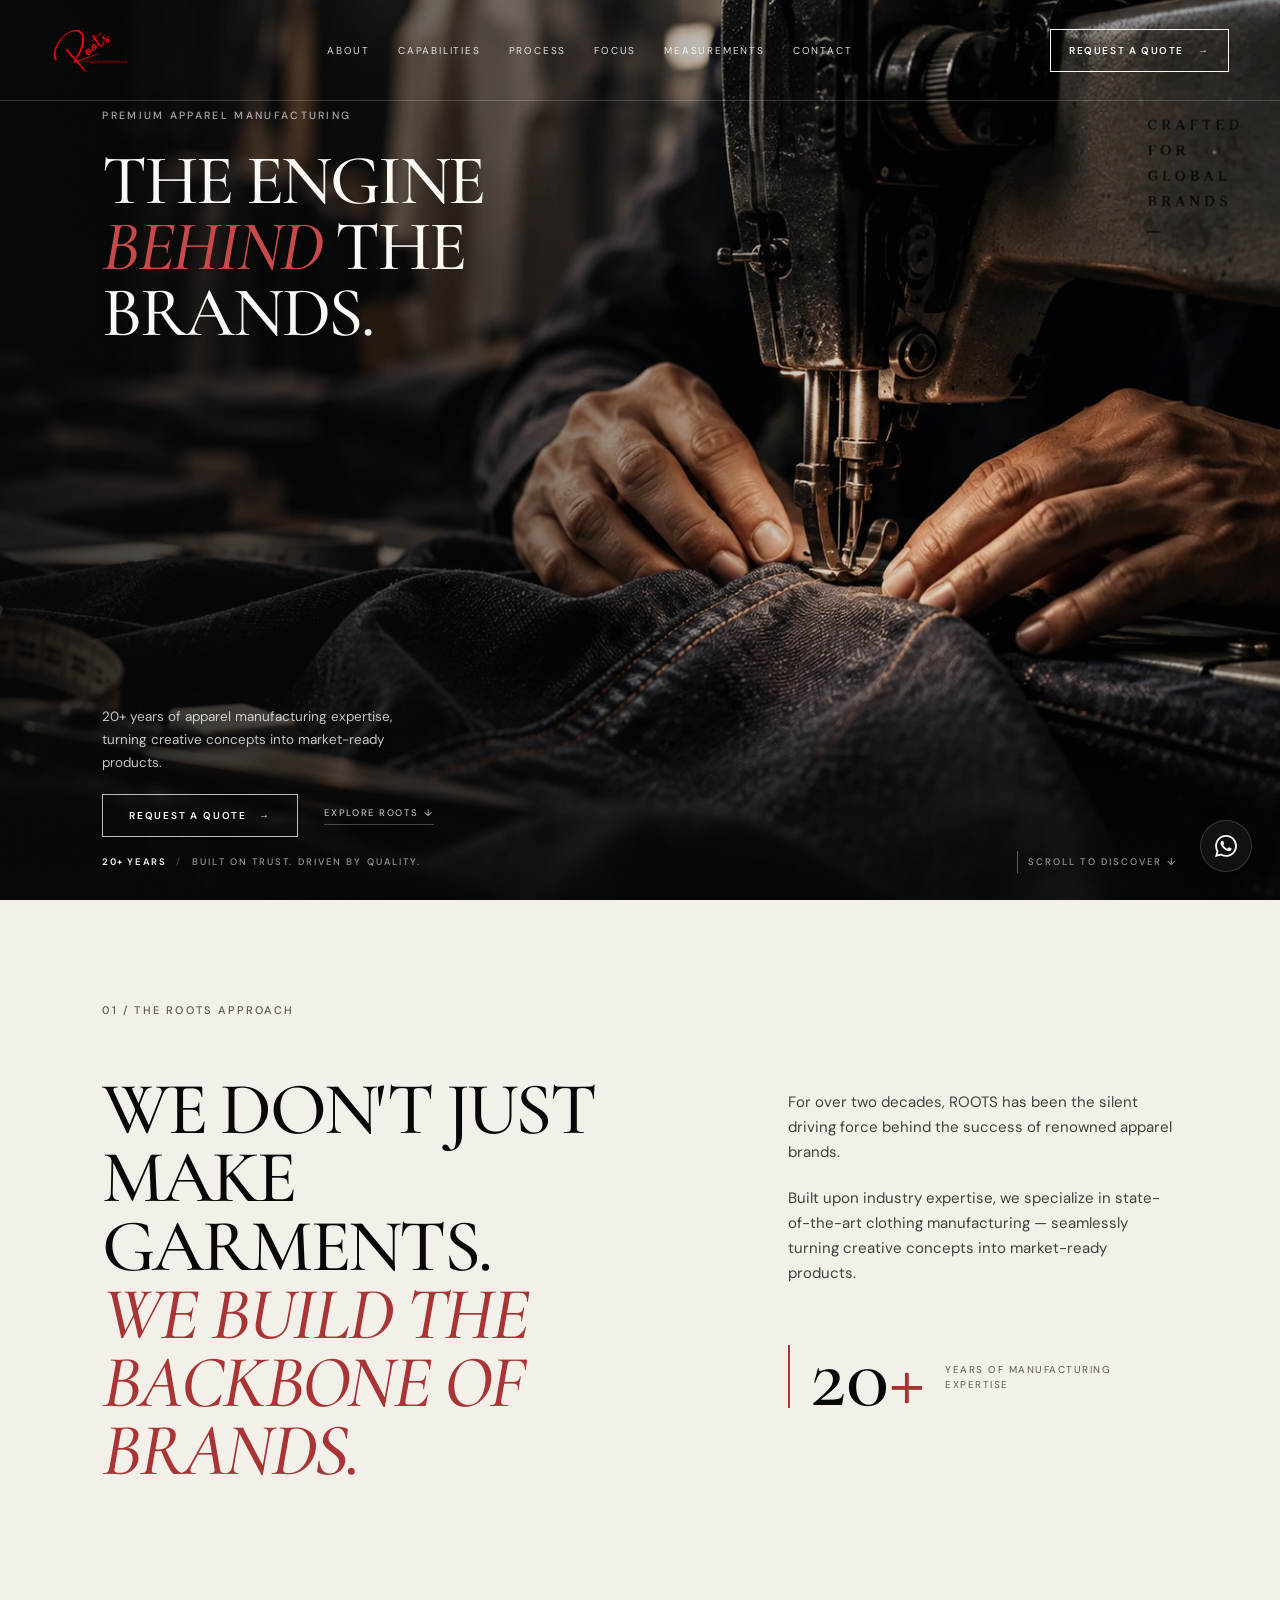
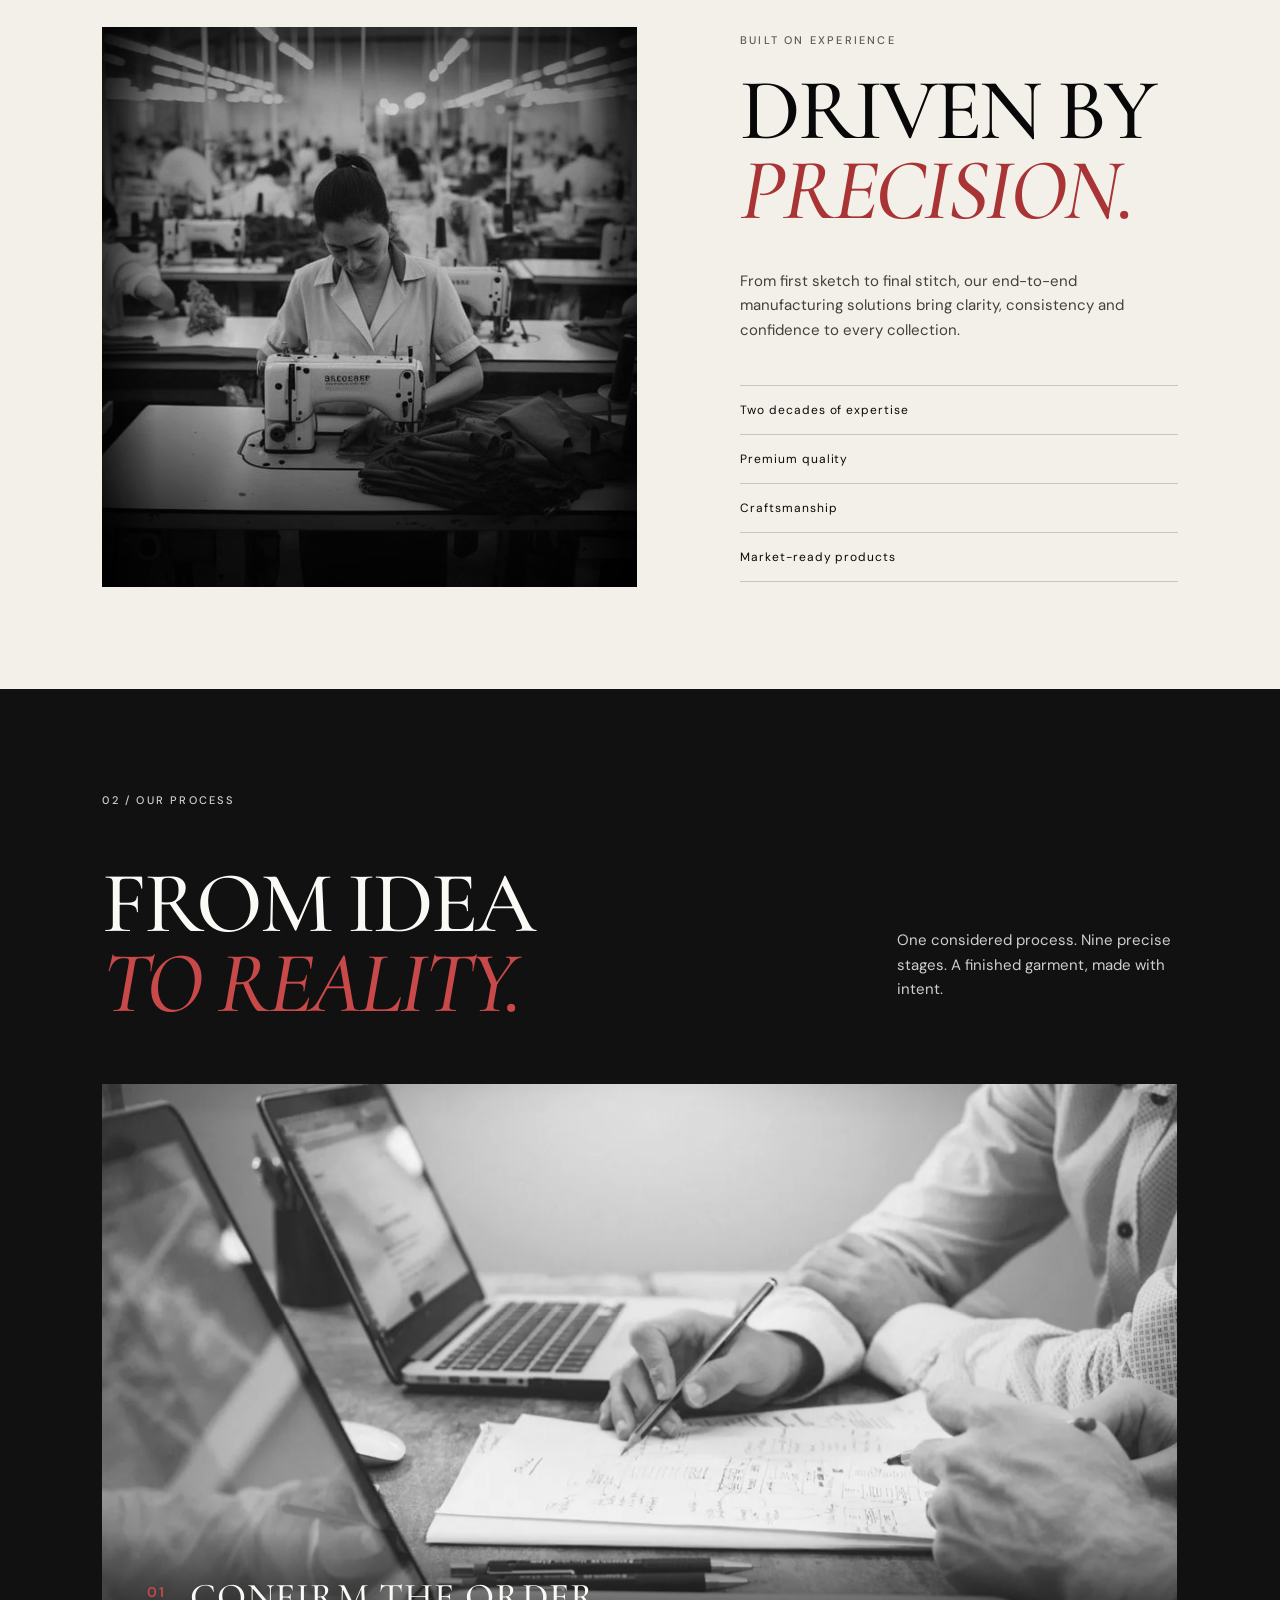
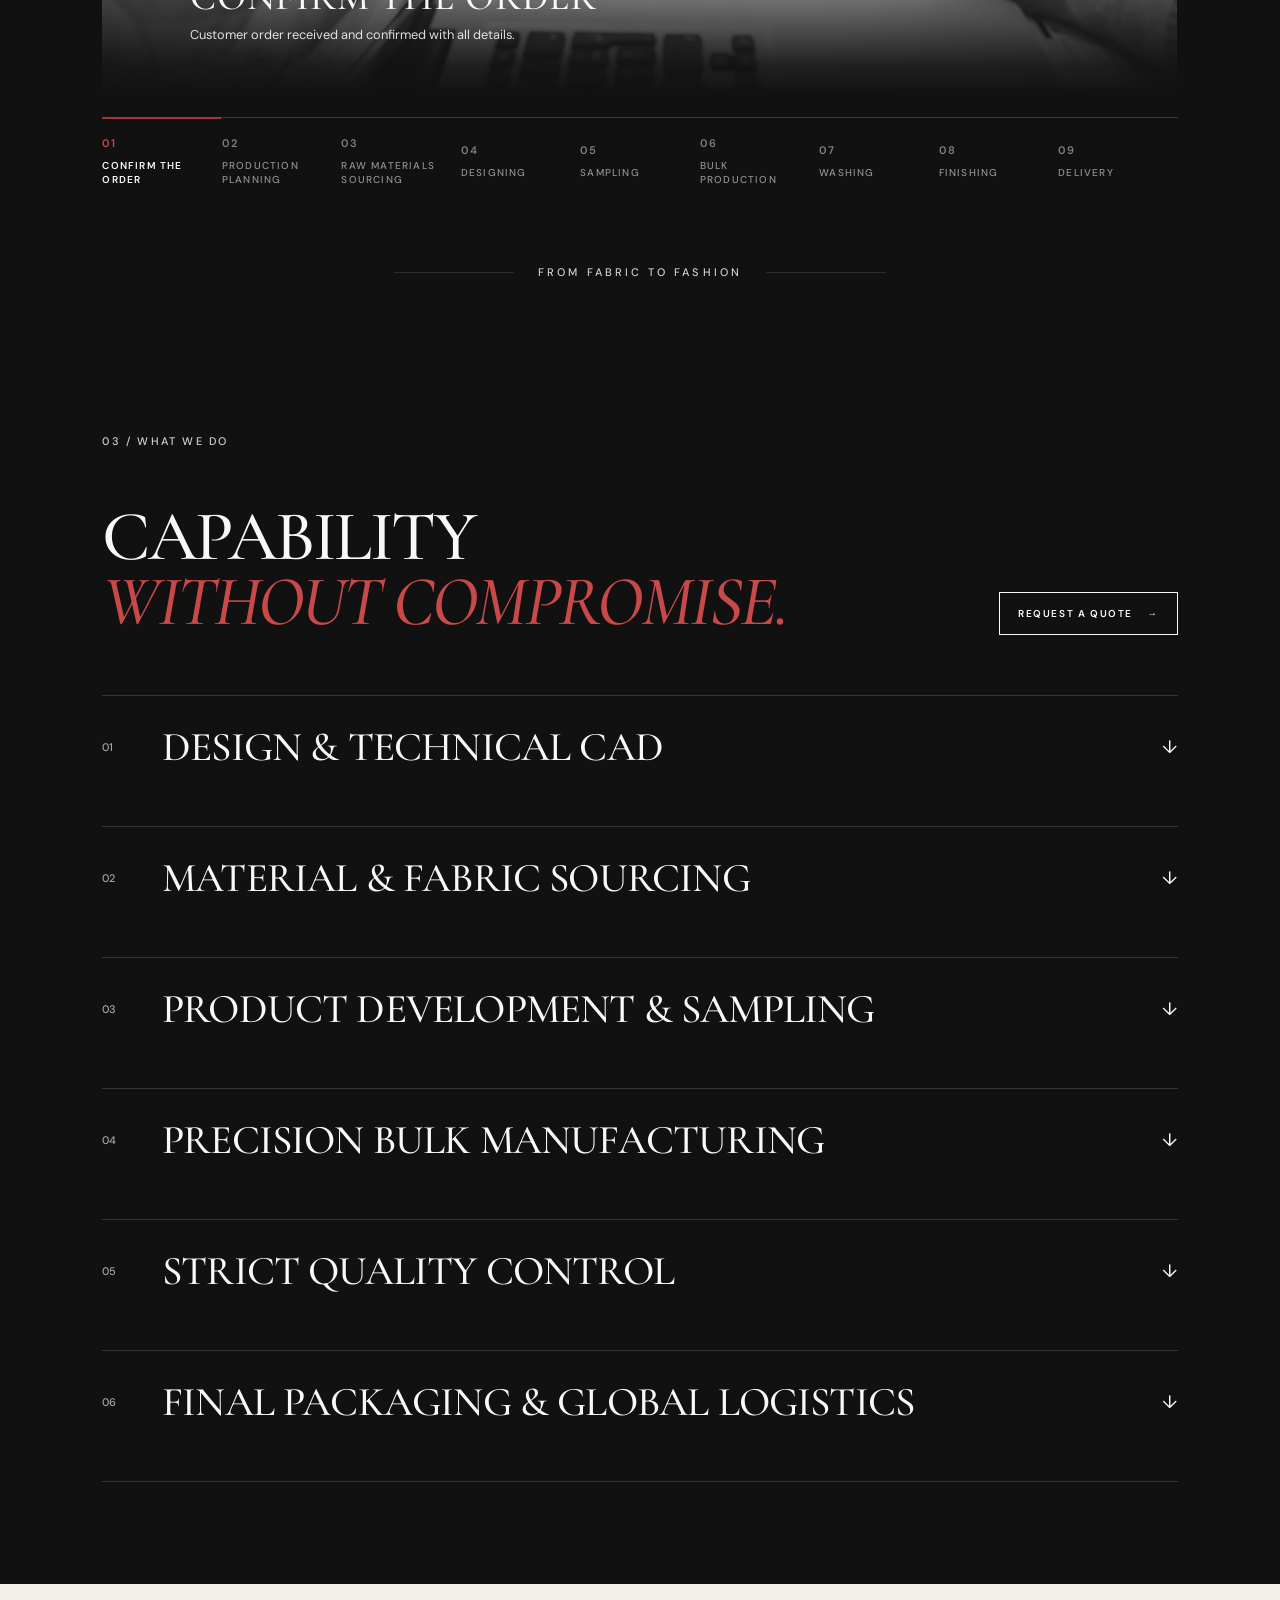
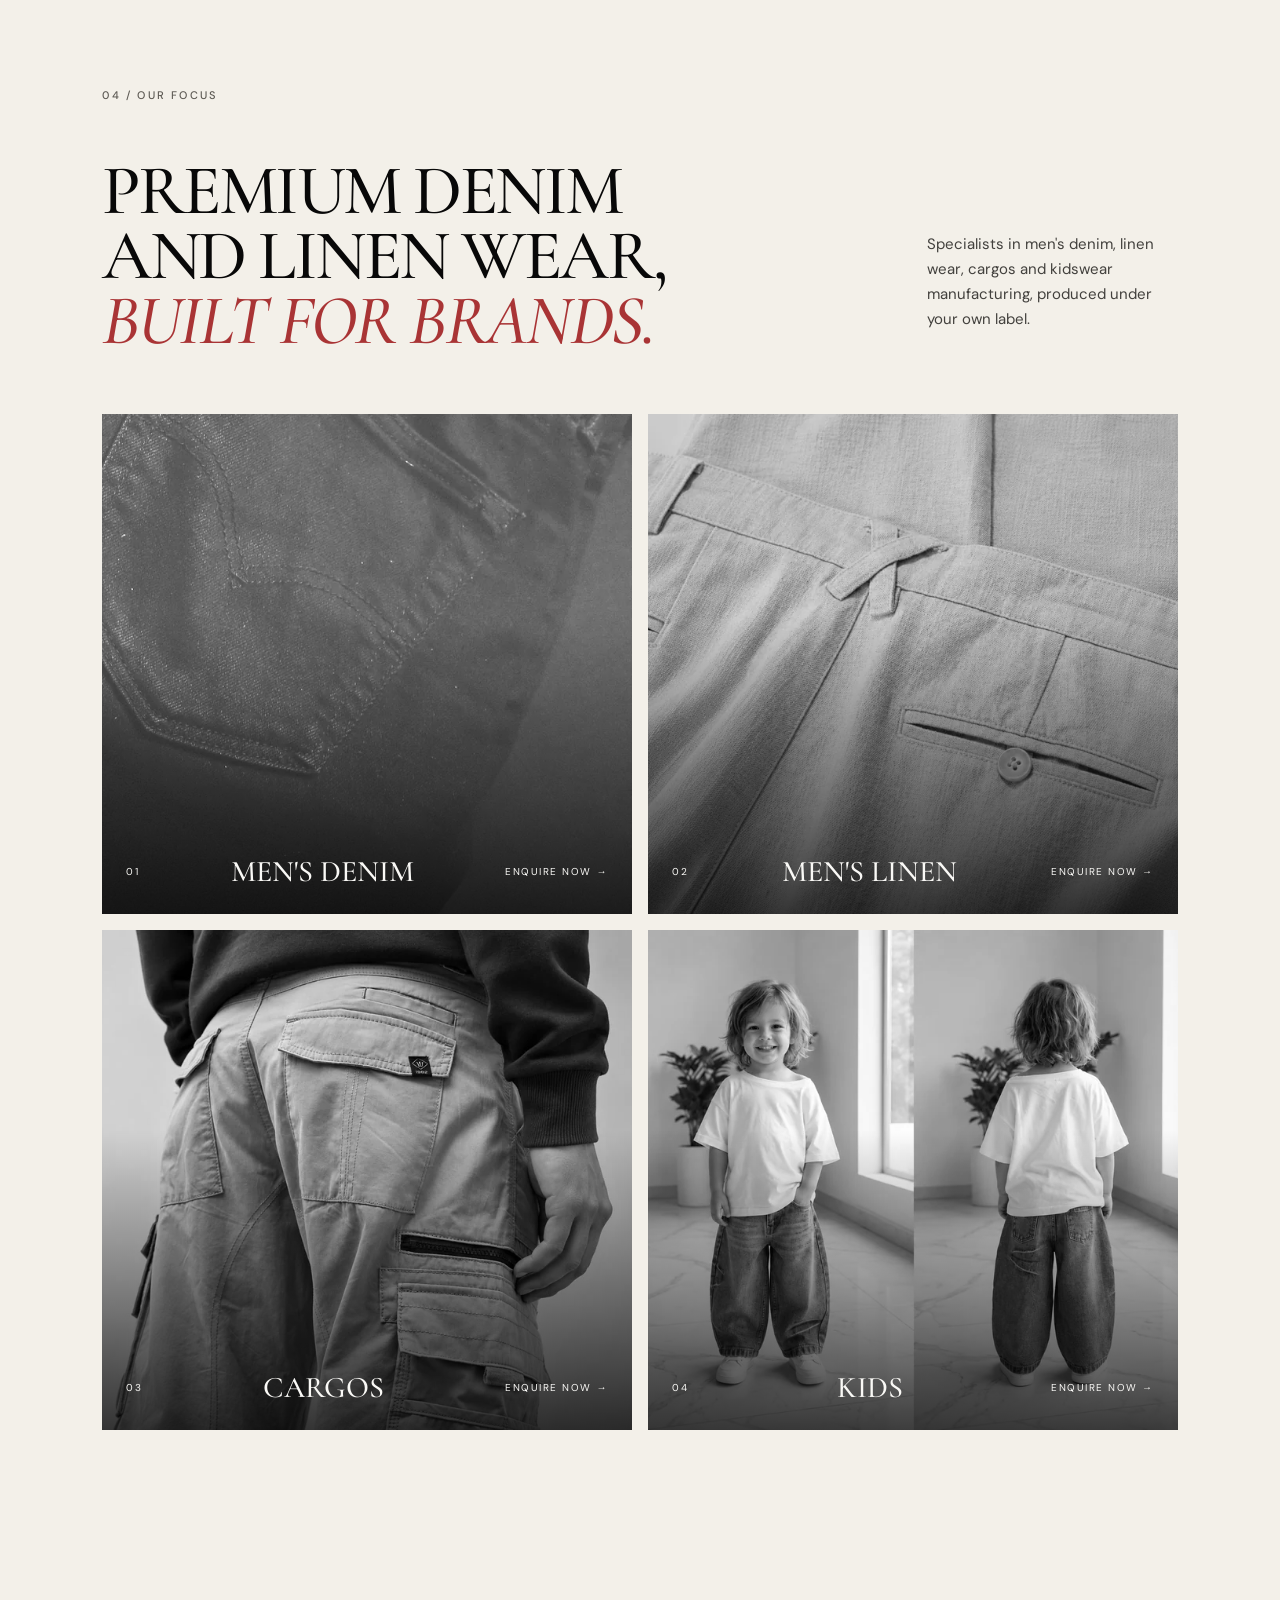
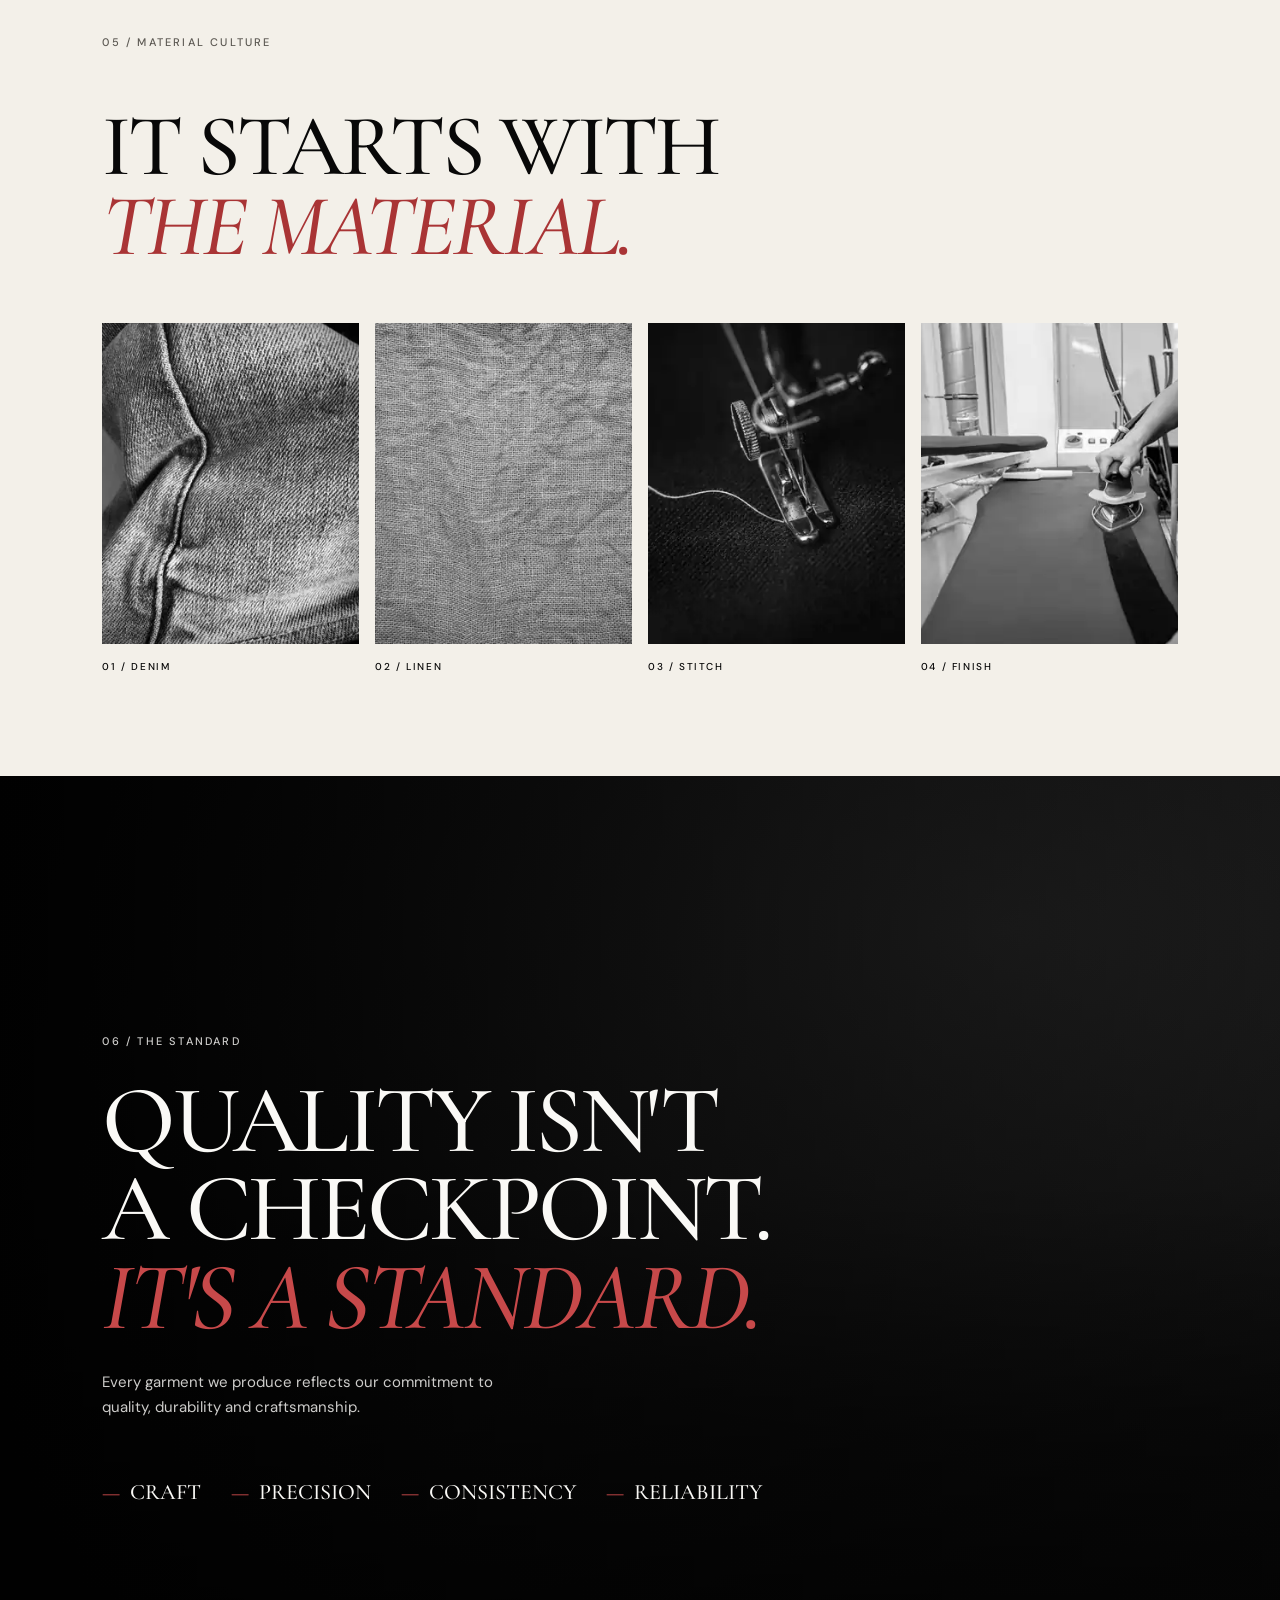
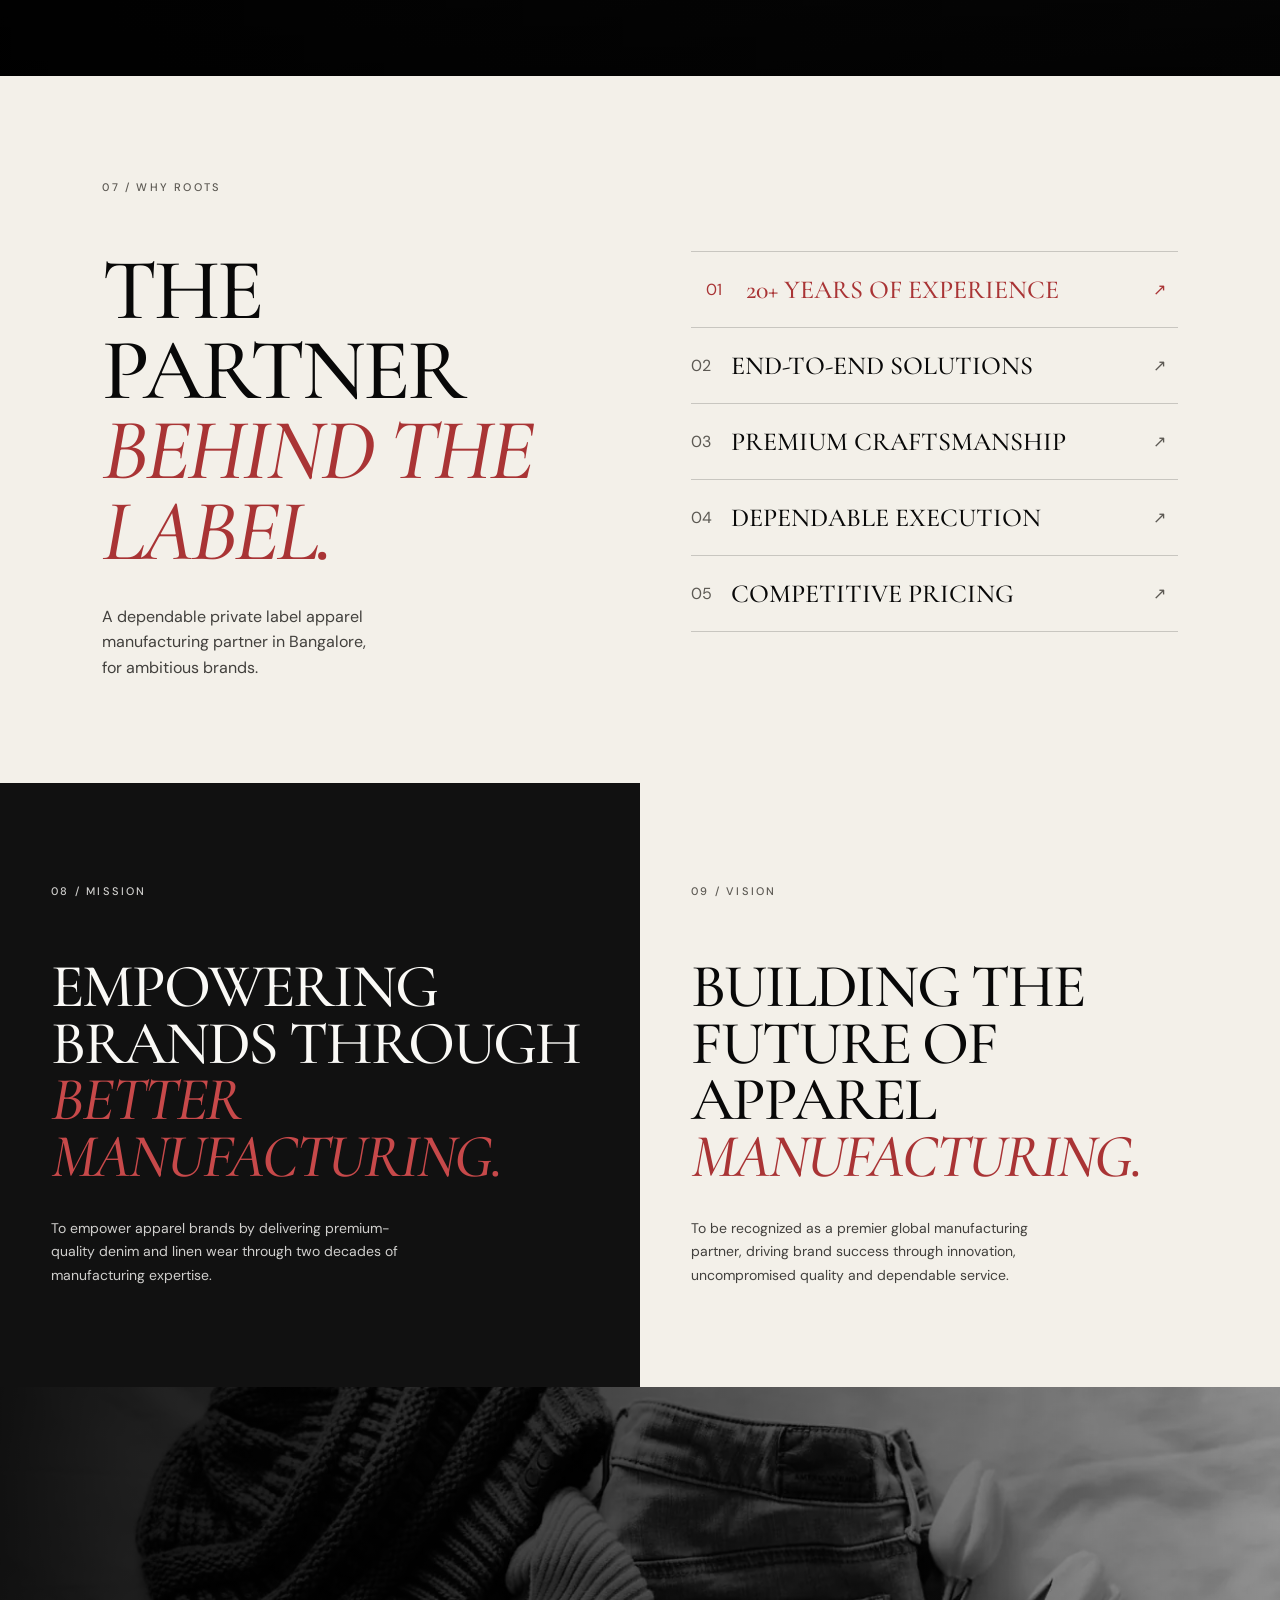
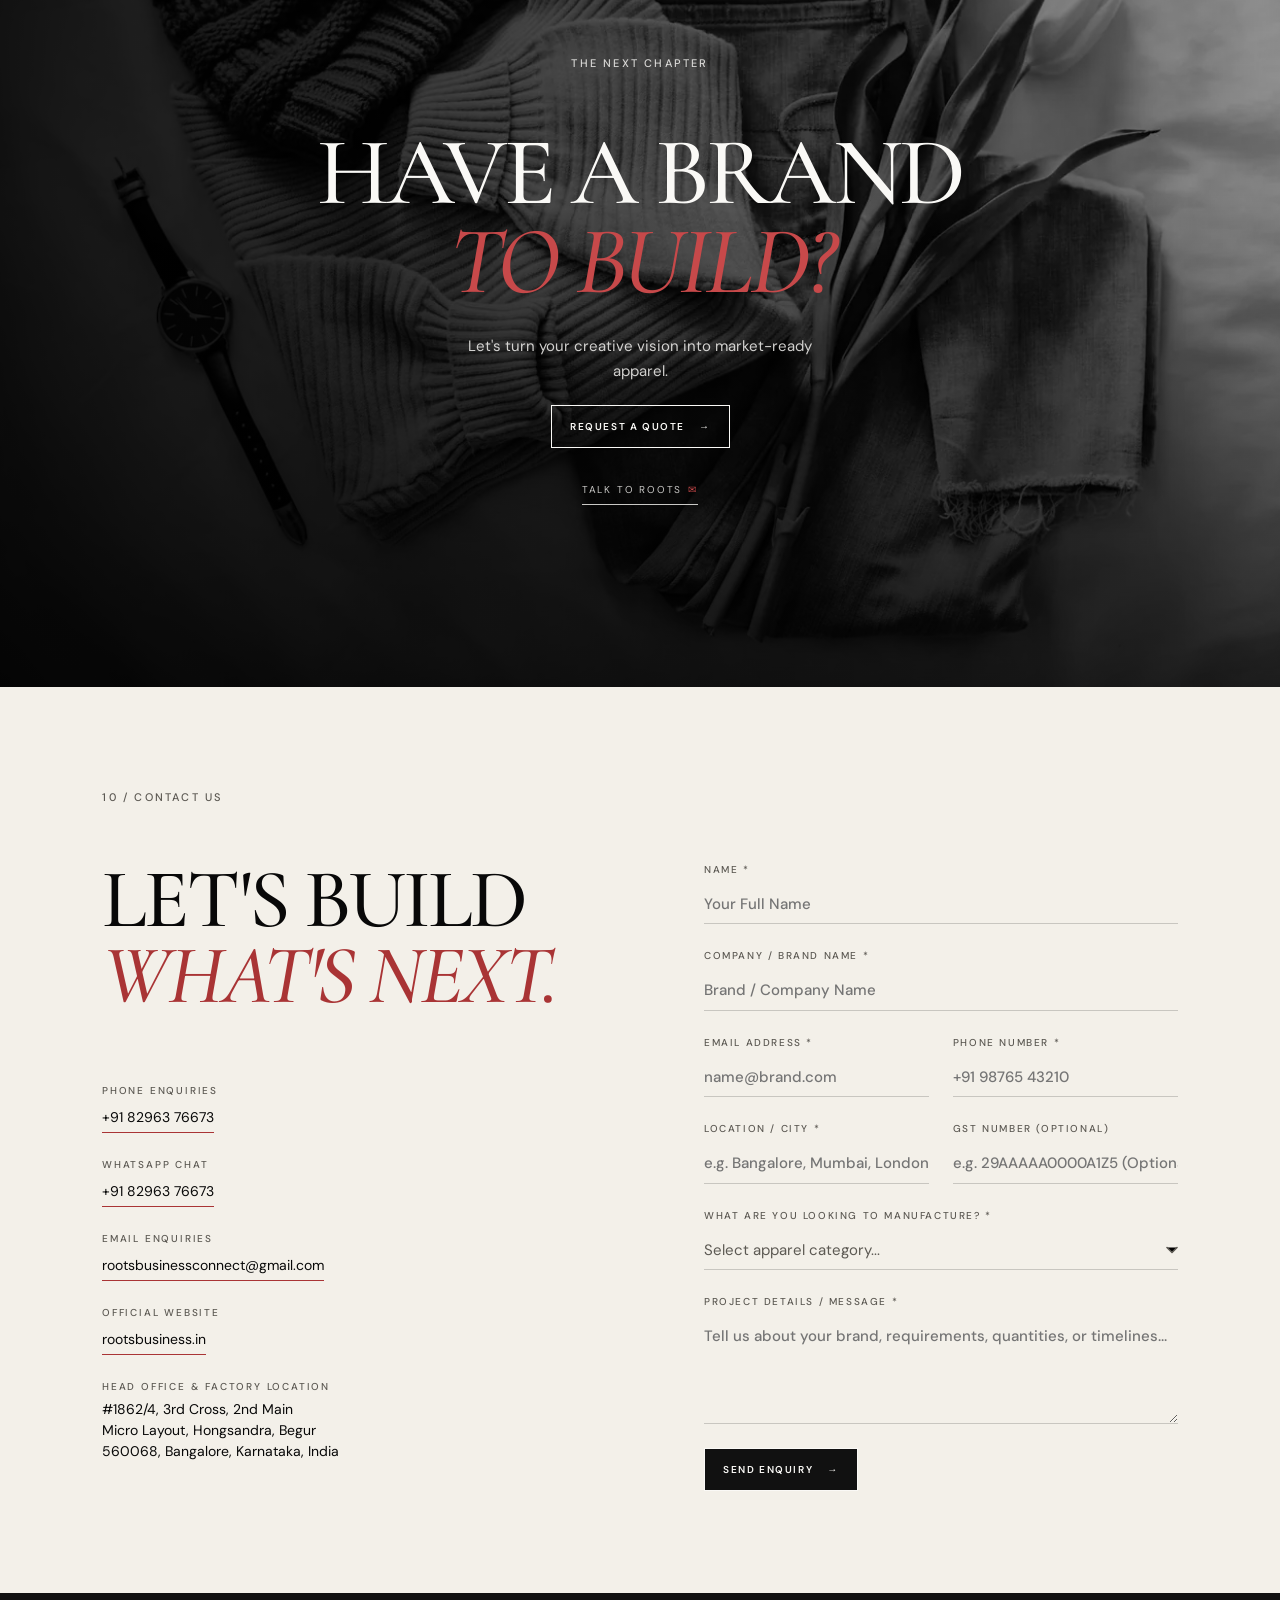
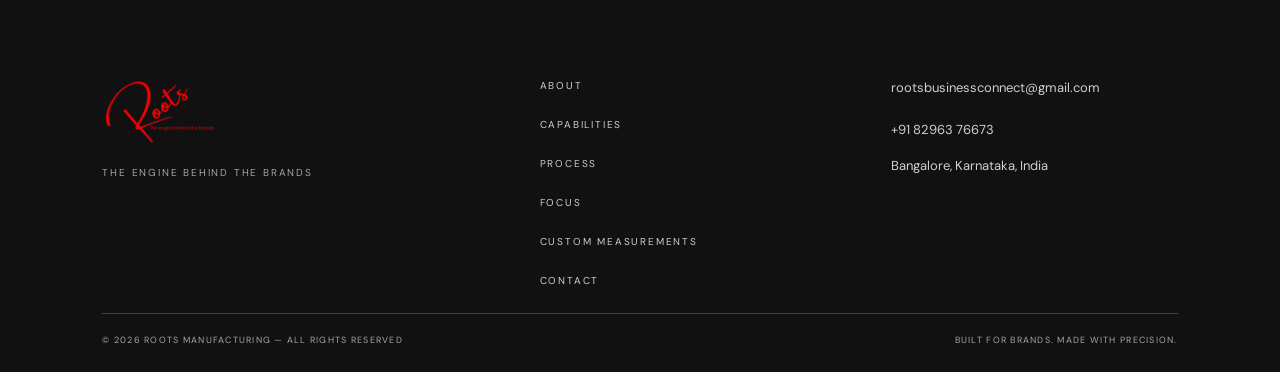
==== commit d0add4ff: "feat: enforce required input fields and add luxury animated confirmation modal popups" ====
--- a/index.html
+++ b/index.html
@@ -52,14 +52,6 @@
   <link rel="icon" href="favicon-32.png" type="image/png" sizes="32x32">
   <link rel="apple-touch-icon" href="apple-touch-icon.png">
   <link rel="manifest" href="site.webmanifest">
-
-  <!-- Google Fonts Preconnect & Optimized Weights -->
-  <link rel="preconnect" href="https://fonts.googleapis.com">
-  <link rel="preconnect" href="https://fonts.gstatic.com" crossorigin>
-  <link
-    href="https://fonts.googleapis.com/css2?family=Cormorant+Garamond:ital,wght@0,500;1,500&family=DM+Sans:opsz,wght@9..40,400;9..40,500;9..40,600&display=swap"
-    rel="stylesheet">
-
   <!-- The loader mark is the first thing painted, so it is fetched ahead of
        the stylesheet. 31KB indexed PNG. -->
   <link rel="preload" as="image" href="assets/images/brand/roots-logo-mark.png" fetchpriority="high">
@@ -72,6 +64,14 @@
     fetchpriority="high" media="(min-width: 801px)">
   <link rel="preload" as="image" href="assets/images/hero/roots-hero-craftsmanship-mobile.webp" type="image/webp"
     fetchpriority="high" media="(max-width: 800px)">
+
+  <!-- The two faces painted above the fold on every page. Declared inside
+       style.css via @font-face, so without these they are not discovered until
+       the stylesheet has been fetched and parsed. -->
+  <link rel="preload" as="font" type="font/woff2" crossorigin
+    href="assets/fonts/cormorant-garamond-500-latin.woff2">
+  <link rel="preload" as="font" type="font/woff2" crossorigin
+    href="assets/fonts/dm-sans-variable-latin.woff2">
 
   <!-- Core Stylesheet -->
   <link rel="stylesheet" href="css/style.css">
@@ -430,7 +430,15 @@
               sizes="(max-width: 800px) 88vw, 84vw"
               width="1600" height="900"
             alt="Two people reviewing handwritten notes beside a laptop" loading="lazy" decoding="async">
-          <img class="process-img is-incoming" aria-hidden="true" alt="" loading="lazy" decoding="async">
+          <!-- The second half of the crossfade. main.js assigns its src on the
+               first stage change; until then it needs one of its own, because
+               <img> requires src and an element without it is invalid HTML that
+               reports naturalWidth 0 for the life of the page. Pointing it at
+               the stage-01 file costs nothing — the active layer has already
+               fetched it, so this is a cache hit — and it is opacity 0 and
+               aria-hidden, so it is never seen or announced. -->
+          <img class="process-img is-incoming" src="assets/images/process/roots-process-01-order-1200.webp"
+            aria-hidden="true" alt="" loading="lazy" decoding="async">
         </div>
         <figcaption class="process-caption">
           <span aria-hidden="true" class="process-stage-num">01</span>
@@ -868,27 +876,27 @@
             </label>
 
             <label for="contact-phone">
-              PHONE NUMBER
-              <input id="contact-phone" type="tel" name="phone" autocomplete="tel" placeholder="+91 98765 43210">
+              PHONE NUMBER *
+              <input id="contact-phone" required type="tel" name="phone" autocomplete="tel" placeholder="+91 98765 43210">
             </label>
           </div>
 
           <div class="form-row">
             <label for="contact-location">
-              LOCATION / CITY
-              <input id="contact-location" name="location" type="text" autocomplete="address-level2"
+              LOCATION / CITY *
+              <input id="contact-location" required name="location" type="text" autocomplete="address-level2"
                 placeholder="e.g. Bangalore, Mumbai, London, Dubai">
             </label>
 
             <label for="contact-gst">
-              GST NUMBER
+              GST NUMBER (OPTIONAL)
               <input id="contact-gst" name="gst" type="text"
                 placeholder="e.g. 29AAAAA0000A1Z5 (Optional)">
             </label>
           </div>
 
           <div class="contact-field">
-            <span class="contact-field-label" id="contact-manufacture-label">WHAT ARE YOU LOOKING TO MANUFACTURE?</span>
+            <span class="contact-field-label" id="contact-manufacture-label">WHAT ARE YOU LOOKING TO MANUFACTURE? *</span>
             <div class="custom-select" id="custom-manufacture-wrap">
               <button type="button" class="custom-select-trigger" id="custom-manufacture-trigger"
                 aria-haspopup="listbox" aria-expanded="false" aria-labelledby="contact-manufacture-label custom-manufacture-trigger">
@@ -964,7 +972,7 @@
               </ul>
 
               <!-- Native select remains in DOM for FormData / Google Sheets submission -->
-              <select id="contact-manufacture" name="manufacture" tabindex="-1" aria-hidden="true" class="sr-only-select">
+              <select id="contact-manufacture" name="manufacture" required tabindex="-1" aria-hidden="true" class="sr-only-select">
                 <option value="" selected>Select apparel category...</option>
                 <option value="Men's Denim & Jeans">Men's Denim & Jeans</option>
                 <option value="Linen Shirts & Trousers">Linen Shirts & Trousers</option>
@@ -978,9 +986,9 @@
           </div>
 
           <label for="contact-message">
-            PROJECT DETAILS / MESSAGE
-            <textarea id="contact-message" name="message" rows="4"
-              placeholder="Tell us about your brand, requirements, timelines, or specifications..."></textarea>
+            PROJECT DETAILS / MESSAGE *
+            <textarea id="contact-message" required name="message" rows="4"
+              placeholder="Tell us about your brand, requirements, quantities, or timelines..."></textarea>
           </label>
 
           <button class="button button-dark" type="submit">SEND ENQUIRY <span aria-hidden="true">→</span></button>
--- a/css/style.css
+++ b/css/style.css
@@ -1,3 +1,130 @@
+/* ==========================================================================
+   SELF-HOSTED WEBFONTS
+
+   The exact faces Google Fonts was serving, downloaded and served from this
+   origin. The site now makes ZERO third-party requests.
+
+   Why: the <link> to fonts.googleapis.com was render-blocking and cross-origin,
+   so every first paint waited on a DNS lookup, TCP connect, TLS handshake and
+   HTTP round trip to Google before the stylesheet naming the fonts arrived —
+   then a SECOND origin (fonts.gstatic.com) for the files themselves. Both hops
+   are gone; the faces are discovered as this file parses and fetched over the
+   connection the page is already using.
+
+   Subsets: latin and latin-ext only. Google also serves cyrillic, cyrillic-ext
+   and vietnamese, but unicode-range meant a browser only ever fetched the latin
+   files for this English-language site, so dropping them removes nothing a
+   visitor was receiving.
+
+   DM Sans is ONE variable file per subset. Google emits three weight blocks all
+   pointing at it, and that is mirrored here rather than 'improved' into a
+   font-weight range — the discrete declarations are what the browser resolves
+   today, and reproducing them exactly is what makes this swap invisible.
+
+   font-display: swap is preserved, so text is never invisible while a face
+   loads, and every font-family declaration below still ends in a real fallback.
+   ========================================================================== */
+
+/* latin-ext */
+@font-face {
+  font-family: 'Cormorant Garamond';
+  font-style: italic;
+  font-weight: 500;
+  font-display: swap;
+  src: url('../assets/fonts/cormorant-garamond-500-italic-latin-ext.woff2') format('woff2');
+  unicode-range: U+0100-02BA, U+02BD-02C5, U+02C7-02CC, U+02CE-02D7, U+02DD-02FF, U+0304, U+0308, U+0329, U+1D00-1DBF, U+1E00-1E9F, U+1EF2-1EFF, U+2020, U+20A0-20AB, U+20AD-20C0, U+2113, U+2C60-2C7F, U+A720-A7FF;
+}
+
+/* latin */
+@font-face {
+  font-family: 'Cormorant Garamond';
+  font-style: italic;
+  font-weight: 500;
+  font-display: swap;
+  src: url('../assets/fonts/cormorant-garamond-500-italic-latin.woff2') format('woff2');
+  unicode-range: U+0000-00FF, U+0131, U+0152-0153, U+02BB-02BC, U+02C6, U+02DA, U+02DC, U+0304, U+0308, U+0329, U+2000-206F, U+20AC, U+2122, U+2191, U+2193, U+2212, U+2215, U+FEFF, U+FFFD;
+}
+
+/* latin-ext */
+@font-face {
+  font-family: 'Cormorant Garamond';
+  font-style: normal;
+  font-weight: 500;
+  font-display: swap;
+  src: url('../assets/fonts/cormorant-garamond-500-latin-ext.woff2') format('woff2');
+  unicode-range: U+0100-02BA, U+02BD-02C5, U+02C7-02CC, U+02CE-02D7, U+02DD-02FF, U+0304, U+0308, U+0329, U+1D00-1DBF, U+1E00-1E9F, U+1EF2-1EFF, U+2020, U+20A0-20AB, U+20AD-20C0, U+2113, U+2C60-2C7F, U+A720-A7FF;
+}
+
+/* latin */
+@font-face {
+  font-family: 'Cormorant Garamond';
+  font-style: normal;
+  font-weight: 500;
+  font-display: swap;
+  src: url('../assets/fonts/cormorant-garamond-500-latin.woff2') format('woff2');
+  unicode-range: U+0000-00FF, U+0131, U+0152-0153, U+02BB-02BC, U+02C6, U+02DA, U+02DC, U+0304, U+0308, U+0329, U+2000-206F, U+20AC, U+2122, U+2191, U+2193, U+2212, U+2215, U+FEFF, U+FFFD;
+}
+
+/* latin-ext */
+@font-face {
+  font-family: 'DM Sans';
+  font-style: normal;
+  font-weight: 400;
+  font-display: swap;
+  src: url('../assets/fonts/dm-sans-variable-latin-ext.woff2') format('woff2');
+  unicode-range: U+0100-02BA, U+02BD-02C5, U+02C7-02CC, U+02CE-02D7, U+02DD-02FF, U+0304, U+0308, U+0329, U+1D00-1DBF, U+1E00-1E9F, U+1EF2-1EFF, U+2020, U+20A0-20AB, U+20AD-20C0, U+2113, U+2C60-2C7F, U+A720-A7FF;
+}
+
+/* latin */
+@font-face {
+  font-family: 'DM Sans';
+  font-style: normal;
+  font-weight: 400;
+  font-display: swap;
+  src: url('../assets/fonts/dm-sans-variable-latin.woff2') format('woff2');
+  unicode-range: U+0000-00FF, U+0131, U+0152-0153, U+02BB-02BC, U+02C6, U+02DA, U+02DC, U+0304, U+0308, U+0329, U+2000-206F, U+20AC, U+2122, U+2191, U+2193, U+2212, U+2215, U+FEFF, U+FFFD;
+}
+
+/* latin-ext */
+@font-face {
+  font-family: 'DM Sans';
+  font-style: normal;
+  font-weight: 500;
+  font-display: swap;
+  src: url('../assets/fonts/dm-sans-variable-latin-ext.woff2') format('woff2');
+  unicode-range: U+0100-02BA, U+02BD-02C5, U+02C7-02CC, U+02CE-02D7, U+02DD-02FF, U+0304, U+0308, U+0329, U+1D00-1DBF, U+1E00-1E9F, U+1EF2-1EFF, U+2020, U+20A0-20AB, U+20AD-20C0, U+2113, U+2C60-2C7F, U+A720-A7FF;
+}
+
+/* latin */
+@font-face {
+  font-family: 'DM Sans';
+  font-style: normal;
+  font-weight: 500;
+  font-display: swap;
+  src: url('../assets/fonts/dm-sans-variable-latin.woff2') format('woff2');
+  unicode-range: U+0000-00FF, U+0131, U+0152-0153, U+02BB-02BC, U+02C6, U+02DA, U+02DC, U+0304, U+0308, U+0329, U+2000-206F, U+20AC, U+2122, U+2191, U+2193, U+2212, U+2215, U+FEFF, U+FFFD;
+}
+
+/* latin-ext */
+@font-face {
+  font-family: 'DM Sans';
+  font-style: normal;
+  font-weight: 600;
+  font-display: swap;
+  src: url('../assets/fonts/dm-sans-variable-latin-ext.woff2') format('woff2');
+  unicode-range: U+0100-02BA, U+02BD-02C5, U+02C7-02CC, U+02CE-02D7, U+02DD-02FF, U+0304, U+0308, U+0329, U+1D00-1DBF, U+1E00-1E9F, U+1EF2-1EFF, U+2020, U+20A0-20AB, U+20AD-20C0, U+2113, U+2C60-2C7F, U+A720-A7FF;
+}
+
+/* latin */
+@font-face {
+  font-family: 'DM Sans';
+  font-style: normal;
+  font-weight: 600;
+  font-display: swap;
+  src: url('../assets/fonts/dm-sans-variable-latin.woff2') format('woff2');
+  unicode-range: U+0000-00FF, U+0131, U+0152-0153, U+02BB-02BC, U+02C6, U+02DA, U+02DC, U+0304, U+0308, U+0329, U+2000-206F, U+20AC, U+2122, U+2191, U+2193, U+2212, U+2215, U+FEFF, U+FFFD;
+}
+
 /* ==========================================================================
    ROOTS APPAREL MANUFACTURING — CORE STYLESHEET
    Vanilla CSS | Pure Static Architecture | High Performance
@@ -1337,54 +1464,58 @@
 }
 
 .capability-item {
-  border-top: 1px solid rgba(250, 249, 246, 0.2);
-  transition: background-color 0.3s cubic-bezier(0.16, 1, 0.3, 1),
-              border-color 0.3s cubic-bezier(0.16, 1, 0.3, 1);
+  border-top: 1px solid rgba(250, 249, 246, 0.16);
+  transition: background-color 0.45s cubic-bezier(0.16, 1, 0.3, 1),
+              border-color 0.45s cubic-bezier(0.16, 1, 0.3, 1);
+  will-change: background-color, border-color;
 }
 
 .capability-item:last-child {
-  border-bottom: 1px solid rgba(250, 249, 246, 0.2);
+  border-bottom: 1px solid rgba(250, 249, 246, 0.16);
 }
 
 .capability-item.is-open {
-  border-top-color: rgba(250, 249, 246, 0.38);
-  background-color: rgba(250, 249, 246, 0.02);
+  border-top-color: rgba(169, 52, 53, 0.55);
+  background-color: rgba(250, 249, 246, 0.025);
 }
 
 .capability-item.is-open + .capability-item {
-  border-top-color: rgba(250, 249, 246, 0.32);
+  border-top-color: rgba(250, 249, 246, 0.28);
 }
 
 .capability-trigger {
   width: 100%;
   display: grid;
-  grid-template-columns: 60px 1fr 30px;
+  grid-template-columns: 60px 1fr 32px;
   align-items: center;
-  padding: 24px 0;
+  padding: 26px 0;
   text-align: left;
   color: var(--roots-white);
   background: none;
   border: 0;
   cursor: pointer;
-  transition: color 0.25s cubic-bezier(0.16, 1, 0.3, 1),
-              padding-left 0.25s cubic-bezier(0.16, 1, 0.3, 1);
+  transition: color 0.35s cubic-bezier(0.16, 1, 0.3, 1),
+              transform 0.35s cubic-bezier(0.16, 1, 0.3, 1);
+  will-change: transform, color;
 }
 
 .capability-trigger:hover,
 .capability-trigger:focus-visible {
   color: var(--roots-red-text);
-  padding-left: 8px;
+  transform: translateX(4px);
 }
 
 .capability-item.is-open .capability-trigger {
   color: var(--roots-white);
+  transform: none;
 }
 
 .cap-num {
   font-size: 11px;
   color: var(--roots-muted-light);
   font-weight: 500;
-  transition: color 0.25s cubic-bezier(0.16, 1, 0.3, 1);
+  transition: color 0.35s cubic-bezier(0.16, 1, 0.3, 1),
+              transform 0.35s cubic-bezier(0.16, 1, 0.3, 1);
 }
 
 .capability-item.is-open .cap-num {
@@ -1406,15 +1537,23 @@
 .cap-title {
   font: 500 clamp(1.6rem, 3.2vw, 3.4rem) var(--font-serif);
   letter-spacing: -0.02em;
+  transition: color 0.35s cubic-bezier(0.16, 1, 0.3, 1);
+}
+
+.capability-trigger:hover .cap-title {
+  color: var(--roots-red-text);
 }
 
 .capability-trigger .row-arrow {
   text-align: right;
-  font-size: 16px;
-  display: inline-block;
+  font-size: 18px;
+  display: flex;
+  align-items: center;
+  justify-content: flex-end;
   transform-origin: center center;
-  transition: transform 0.38s cubic-bezier(0.16, 1, 0.3, 1),
-              color 0.25s cubic-bezier(0.16, 1, 0.3, 1);
+  transition: transform 0.52s cubic-bezier(0.22, 1, 0.36, 1),
+              color 0.35s cubic-bezier(0.16, 1, 0.3, 1);
+  will-change: transform;
 }
 
 .capability-trigger[aria-expanded="true"] .row-arrow,
@@ -1423,14 +1562,15 @@
   color: var(--roots-red-text);
 }
 
-/* Physics-based Grid-Template-Rows Accordion */
+/* Physics-based Grid-Template-Rows Accordion with Silky Interpolation */
 .capability-panel {
   display: grid;
   grid-template-rows: 0fr;
-  transition: grid-template-rows 0.36s cubic-bezier(0.16, 1, 0.3, 1),
-              visibility 0.36s cubic-bezier(0.16, 1, 0.3, 1);
+  transition: grid-template-rows 0.48s cubic-bezier(0.22, 1, 0.36, 1),
+              visibility 0.48s cubic-bezier(0.22, 1, 0.36, 1);
   visibility: hidden;
   overflow: hidden;
+  will-change: grid-template-rows;
 }
 
 .capability-item.is-open .capability-panel,
@@ -1441,12 +1581,12 @@
 
 .capability-panel-inner {
   min-height: 0;
-  padding: 0 0 24px 60px;
+  padding: 0 0 28px 60px;
   max-width: 680px;
   opacity: 0;
-  transform: translateY(-6px);
-  transition: opacity 0.28s cubic-bezier(0.16, 1, 0.3, 1),
-              transform 0.32s cubic-bezier(0.16, 1, 0.3, 1);
+  transform: translateY(-8px);
+  transition: opacity 0.22s ease,
+              transform 0.26s cubic-bezier(0.16, 1, 0.3, 1);
   will-change: opacity, transform;
 }
 
@@ -1454,13 +1594,25 @@
 .capability-panel.is-open .capability-panel-inner {
   opacity: 1;
   transform: translateY(0);
-  transition-delay: 0.08s;
+  transition: opacity 0.42s cubic-bezier(0.16, 1, 0.3, 1) 0.1s,
+              transform 0.48s cubic-bezier(0.16, 1, 0.3, 1) 0.08s;
 }
 
 .capability-panel p {
-  font-size: 14px;
-  line-height: 1.65;
+  font-size: 15px;
+  line-height: 1.7;
   color: var(--roots-text-muted-light);
+}
+
+.capability-panel a {
+  color: var(--roots-red-text);
+  text-decoration: underline;
+  text-underline-offset: 3px;
+  transition: color 0.2s ease;
+}
+
+.capability-panel a:hover {
+  color: var(--roots-white);
 }
 
 /* --------------------------------------------------------------------------
@@ -3312,3 +3464,288 @@
     transform: none !important;
   }
 }
+
+/* --------------------------------------------------------------------------
+   16. LUXURY SUBMISSION SUCCESS POPUP MODAL
+   -------------------------------------------------------------------------- */
+.roots-modal-backdrop {
+  position: fixed;
+  inset: 0;
+  z-index: 99999;
+  background-color: rgba(14, 13, 12, 0.76);
+  backdrop-filter: blur(14px);
+  -webkit-backdrop-filter: blur(14px);
+  display: flex;
+  align-items: center;
+  justify-content: center;
+  padding: 20px;
+  opacity: 0;
+  pointer-events: none;
+  transition: opacity 0.38s cubic-bezier(0.16, 1, 0.3, 1);
+}
+
+.roots-modal-backdrop.is-active {
+  opacity: 1;
+  pointer-events: auto;
+}
+
+.roots-modal-card {
+  background-color: #ffffff;
+  width: 100%;
+  max-width: 500px;
+  border-radius: 8px;
+  border: 1px solid #ded9ce;
+  box-shadow:
+    0 24px 64px rgba(0, 0, 0, 0.36),
+    0 6px 20px rgba(0, 0, 0, 0.12);
+  padding: clamp(28px, 4.5vw, 42px) clamp(24px, 4vw, 36px) clamp(24px, 3.5vw, 36px);
+  text-align: center;
+  position: relative;
+  overflow: hidden;
+  transform: scale(0.9) translateY(24px);
+  opacity: 0;
+  transition:
+    transform 0.46s cubic-bezier(0.16, 1, 0.3, 1),
+    opacity 0.42s cubic-bezier(0.16, 1, 0.3, 1);
+  will-change: transform, opacity;
+}
+
+.roots-modal-card::before {
+  content: '';
+  position: absolute;
+  top: 0;
+  left: 0;
+  right: 0;
+  height: 4px;
+  background: linear-gradient(90deg, #a93435 0%, #d45c5d 50%, #a93435 100%);
+}
+
+.roots-modal-backdrop.is-active .roots-modal-card {
+  transform: scale(1) translateY(0);
+  opacity: 1;
+}
+
+.roots-modal-close {
+  position: absolute;
+  top: 14px;
+  right: 14px;
+  width: 32px;
+  height: 32px;
+  border: 0;
+  background: transparent;
+  font-size: 24px;
+  line-height: 1;
+  color: #88837a;
+  cursor: pointer;
+  border-radius: 50%;
+  display: flex;
+  align-items: center;
+  justify-content: center;
+  transition: color 0.2s ease, background-color 0.2s ease;
+}
+
+.roots-modal-close:hover,
+.roots-modal-close:focus-visible {
+  color: #1f1e1c;
+  background-color: #f2eee6;
+  outline: none;
+}
+
+.roots-modal-icon-wrap {
+  position: relative;
+  width: 72px;
+  height: 72px;
+  margin: 0 auto 18px;
+  display: flex;
+  align-items: center;
+  justify-content: center;
+}
+
+.roots-modal-ring {
+  position: absolute;
+  inset: -6px;
+  border-radius: 50%;
+  border: 2px solid rgba(169, 52, 53, 0.25);
+  animation: rootsPulseRing 2s cubic-bezier(0.16, 1, 0.3, 1) infinite;
+}
+
+.roots-modal-check {
+  width: 64px;
+  height: 64px;
+  border-radius: 50%;
+  display: block;
+}
+
+.roots-check-circle {
+  stroke-dasharray: 166;
+  stroke-dashoffset: 166;
+  stroke-width: 2.5;
+  stroke: #a93435;
+  fill: rgba(169, 52, 53, 0.05);
+}
+
+.roots-check-path {
+  stroke-dasharray: 48;
+  stroke-dashoffset: 48;
+  stroke: #a93435;
+  stroke-width: 3;
+  stroke-linecap: round;
+  stroke-linejoin: round;
+}
+
+.roots-modal-backdrop.is-active .roots-check-circle {
+  animation: rootsStroke 0.55s cubic-bezier(0.65, 0, 0.45, 1) forwards 0.15s;
+}
+
+.roots-modal-backdrop.is-active .roots-check-path {
+  animation: rootsStroke 0.4s cubic-bezier(0.65, 0, 0.45, 1) 0.65s forwards;
+}
+
+@keyframes rootsStroke {
+  100% {
+    stroke-dashoffset: 0;
+  }
+}
+
+@keyframes rootsPulseRing {
+  0% {
+    transform: scale(0.9);
+    opacity: 0.8;
+  }
+  60% {
+    transform: scale(1.22);
+    opacity: 0;
+  }
+  100% {
+    transform: scale(1.22);
+    opacity: 0;
+  }
+}
+
+.roots-modal-eyebrow {
+  font-family: var(--font-sans);
+  font-size: 10px;
+  font-weight: 700;
+  letter-spacing: 2px;
+  color: #a93435;
+  text-transform: uppercase;
+  margin: 0 0 6px;
+}
+
+.roots-modal-title {
+  font-family: Georgia, 'Times New Roman', serif;
+  font-size: clamp(24px, 3.2vw, 30px);
+  color: #1f1e1c;
+  margin: 0 0 10px;
+  font-weight: 500;
+  letter-spacing: -0.01em;
+  line-height: 1.2;
+}
+
+.roots-modal-desc {
+  font-family: var(--font-sans);
+  font-size: 13.5px;
+  line-height: 1.65;
+  color: #5c5852;
+  margin: 0 0 20px;
+}
+
+.roots-modal-summary {
+  background-color: #f7f5f0;
+  border: 1px solid #e8e4dc;
+  border-radius: 6px;
+  padding: 14px 18px;
+  margin-bottom: 22px;
+  text-align: left;
+  font-size: 12.5px;
+  line-height: 1.8;
+  color: #33312c;
+}
+
+.roots-modal-summary-row {
+  display: flex;
+  justify-content: space-between;
+  border-bottom: 1px solid #e8e4dc;
+  padding: 4px 0;
+}
+
+.roots-modal-summary-row:last-child {
+  border-bottom: 0;
+}
+
+.roots-modal-summary-label {
+  color: #88837a;
+  text-transform: uppercase;
+  font-size: 10px;
+  font-weight: 600;
+  letter-spacing: 1px;
+}
+
+.roots-modal-summary-val {
+  font-weight: 600;
+  color: #1f1e1c;
+  text-align: right;
+  max-width: 60%;
+  overflow: hidden;
+  text-overflow: ellipsis;
+  white-space: nowrap;
+}
+
+.roots-modal-actions {
+  display: flex;
+  flex-direction: column;
+  gap: 10px;
+}
+
+.roots-modal-btn-primary {
+  display: inline-flex;
+  align-items: center;
+  justify-content: center;
+  gap: 8px;
+  width: 100%;
+  padding: 13px 20px;
+  background-color: #1a1918;
+  color: #ffffff;
+  border: 0;
+  font-family: var(--font-sans);
+  font-size: 11.5px;
+  font-weight: 700;
+  letter-spacing: 1.5px;
+  text-transform: uppercase;
+  cursor: pointer;
+  border-radius: 3px;
+  transition: background-color 0.25s ease, transform 0.2s ease;
+}
+
+.roots-modal-btn-primary:hover,
+.roots-modal-btn-primary:focus-visible {
+  background-color: #a93435;
+  transform: translateY(-1px);
+}
+
+.roots-modal-btn-secondary {
+  display: inline-flex;
+  align-items: center;
+  justify-content: center;
+  gap: 8px;
+  width: 100%;
+  padding: 11px 20px;
+  background-color: #f2eee6;
+  color: #1f1e1c;
+  border: 1px solid #dcd7ce;
+  font-family: var(--font-sans);
+  font-size: 11px;
+  font-weight: 600;
+  letter-spacing: 1px;
+  text-transform: uppercase;
+  text-decoration: none;
+  border-radius: 3px;
+  transition: background-color 0.2s ease, border-color 0.2s ease;
+}
+
+.roots-modal-btn-secondary:hover,
+.roots-modal-btn-secondary:focus-visible {
+  background-color: #e5e0d5;
+  border-color: #c9c3b8;
+}
+
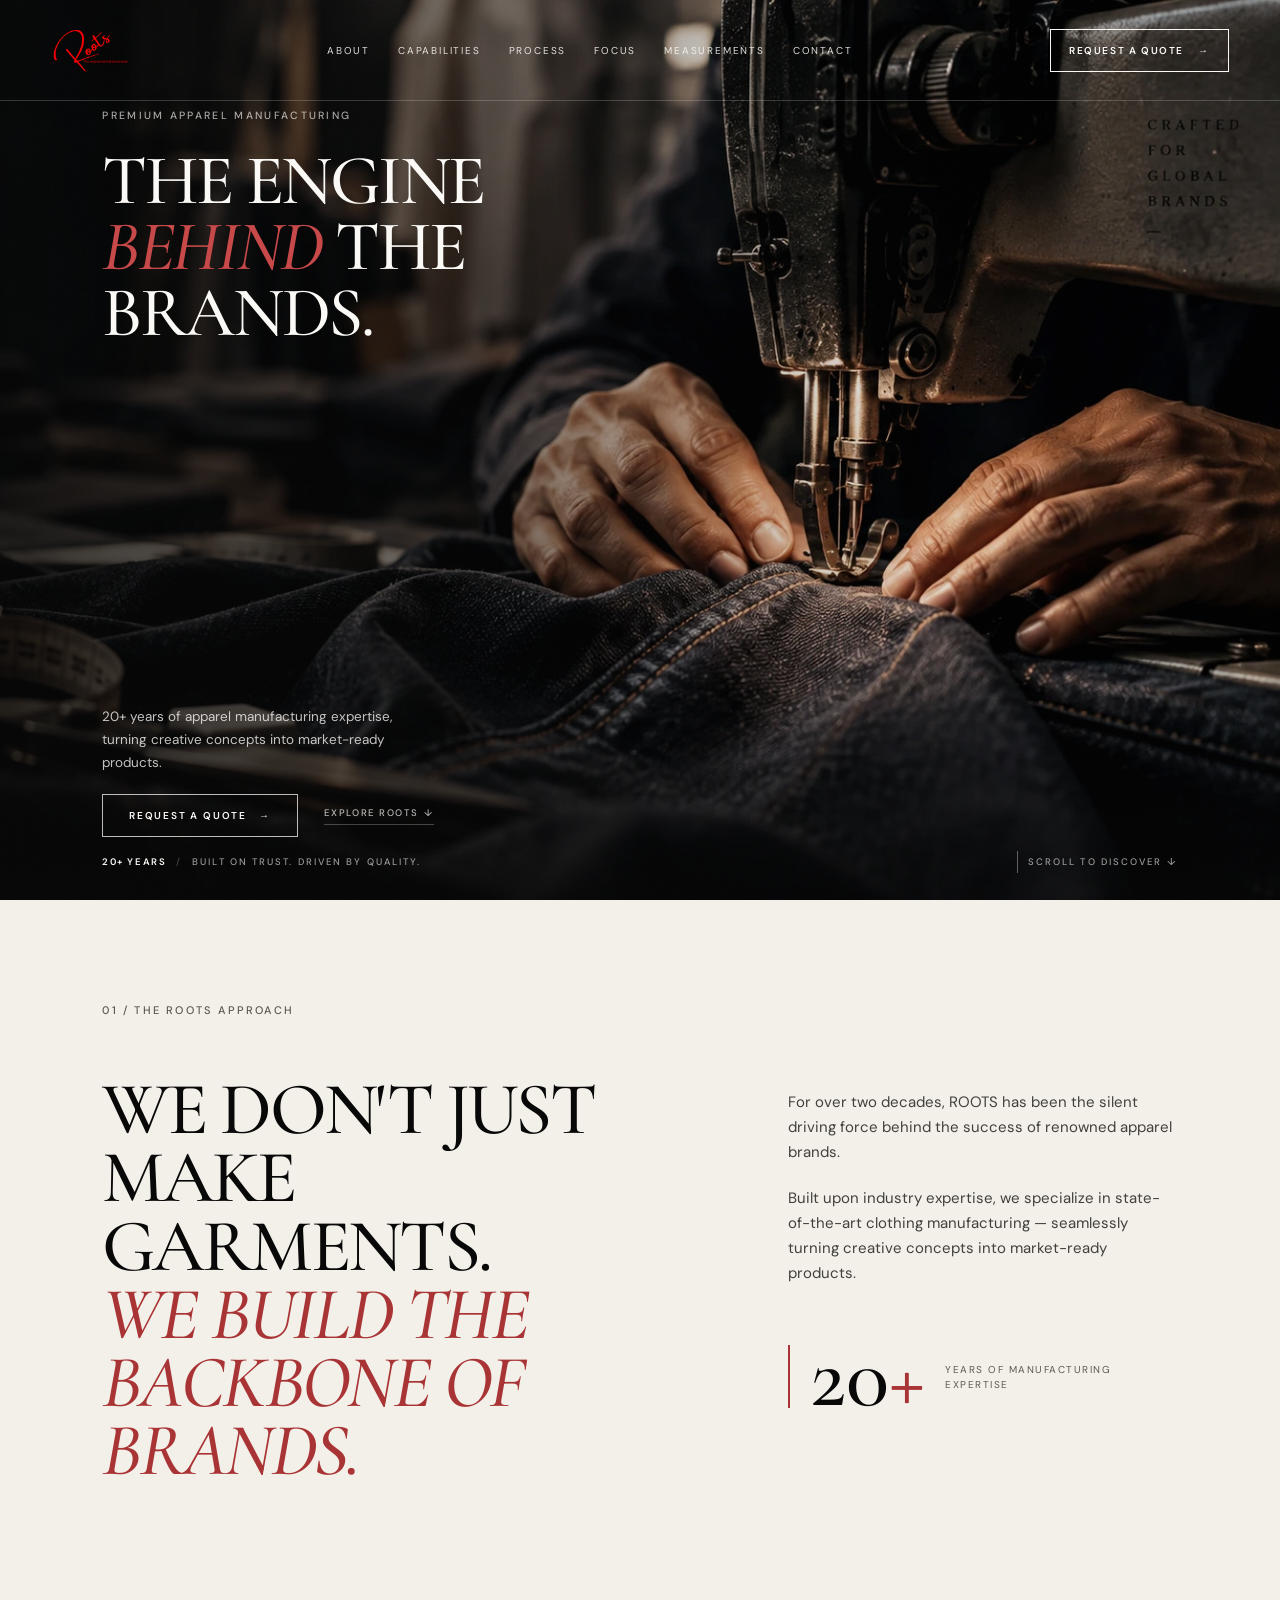
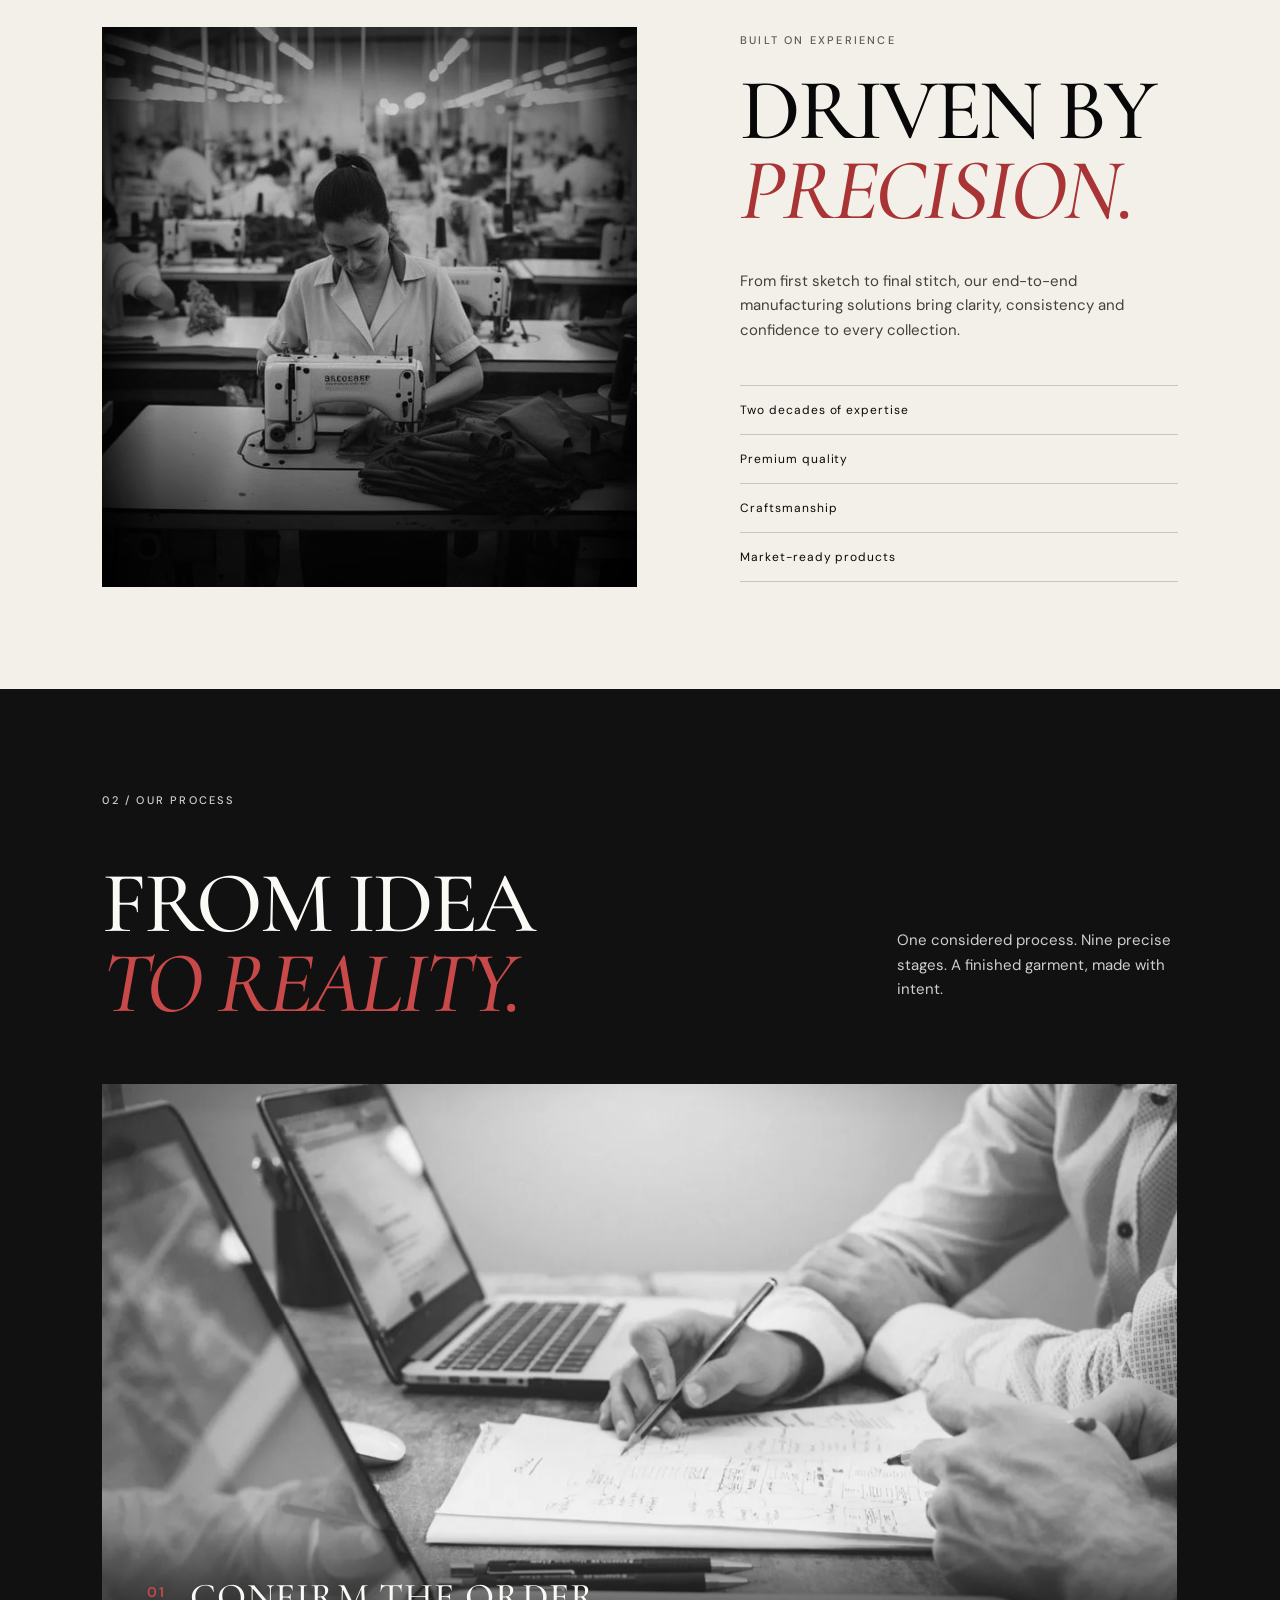
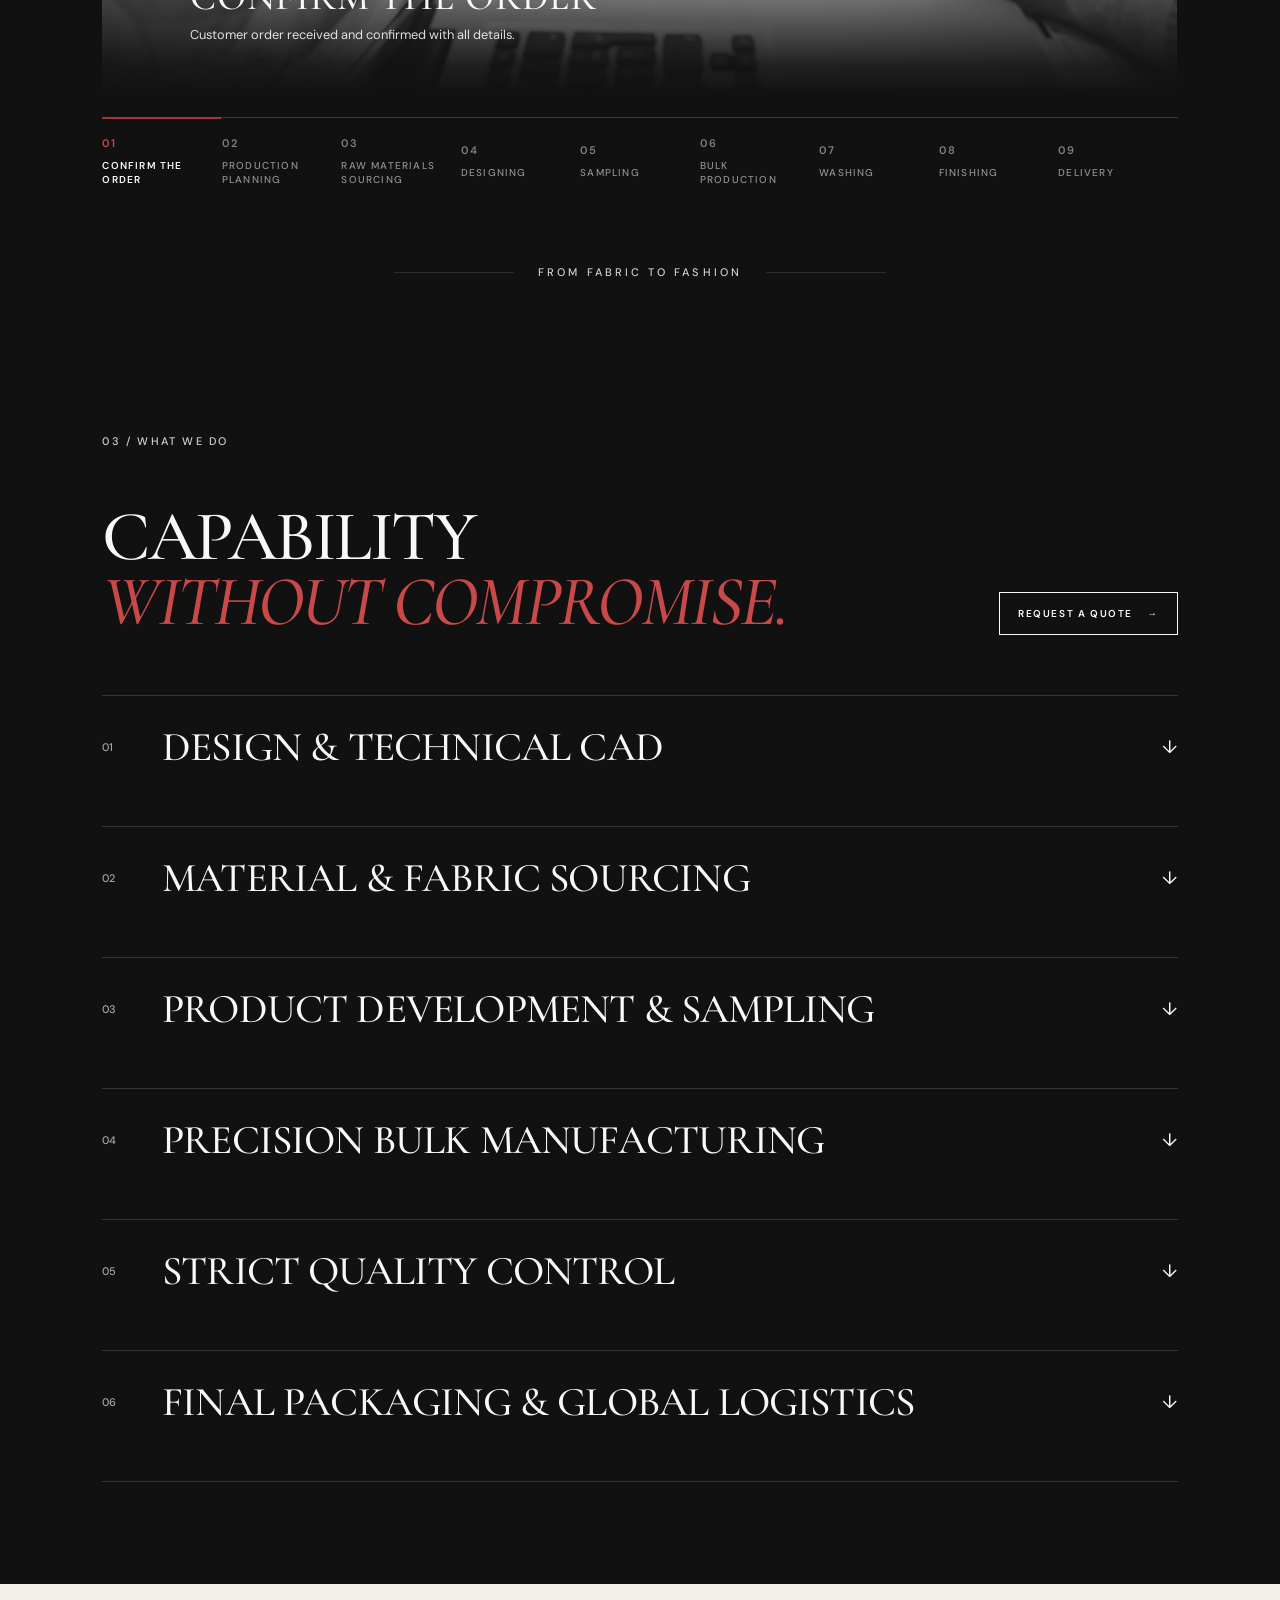
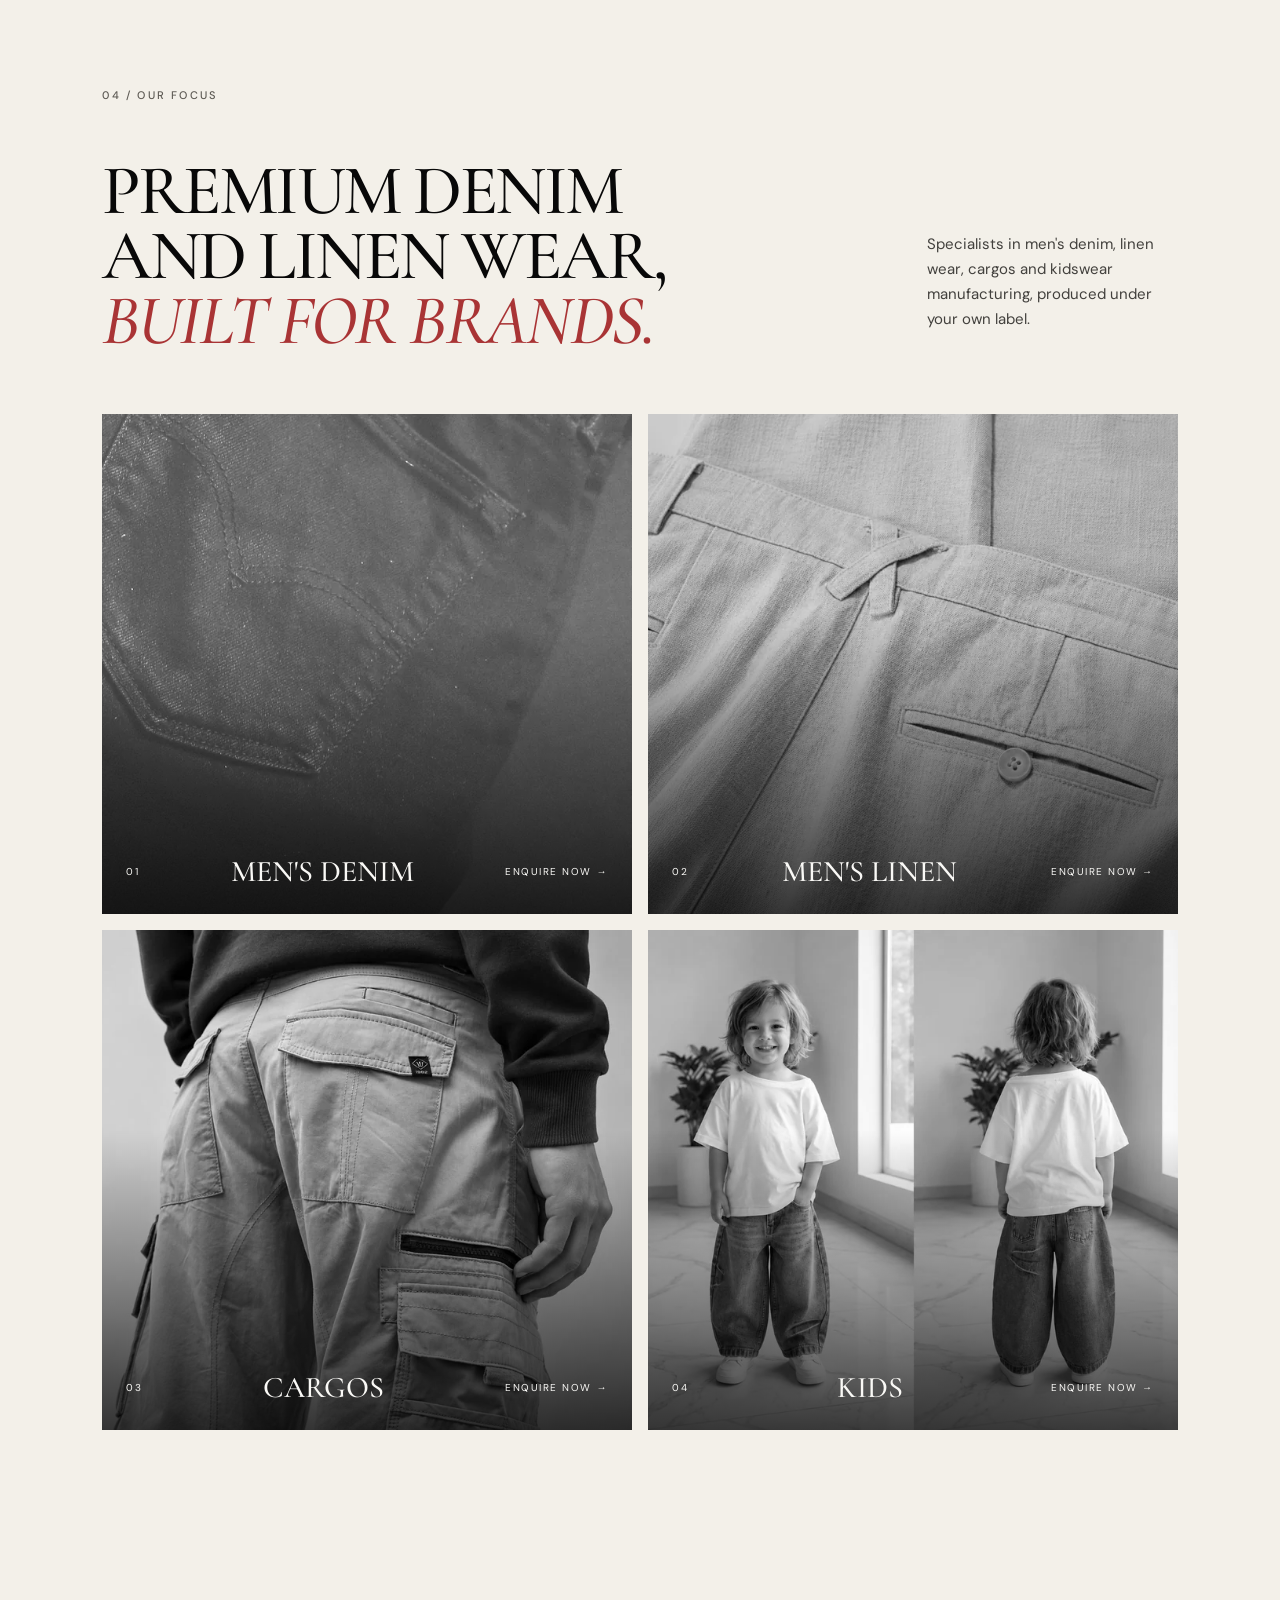
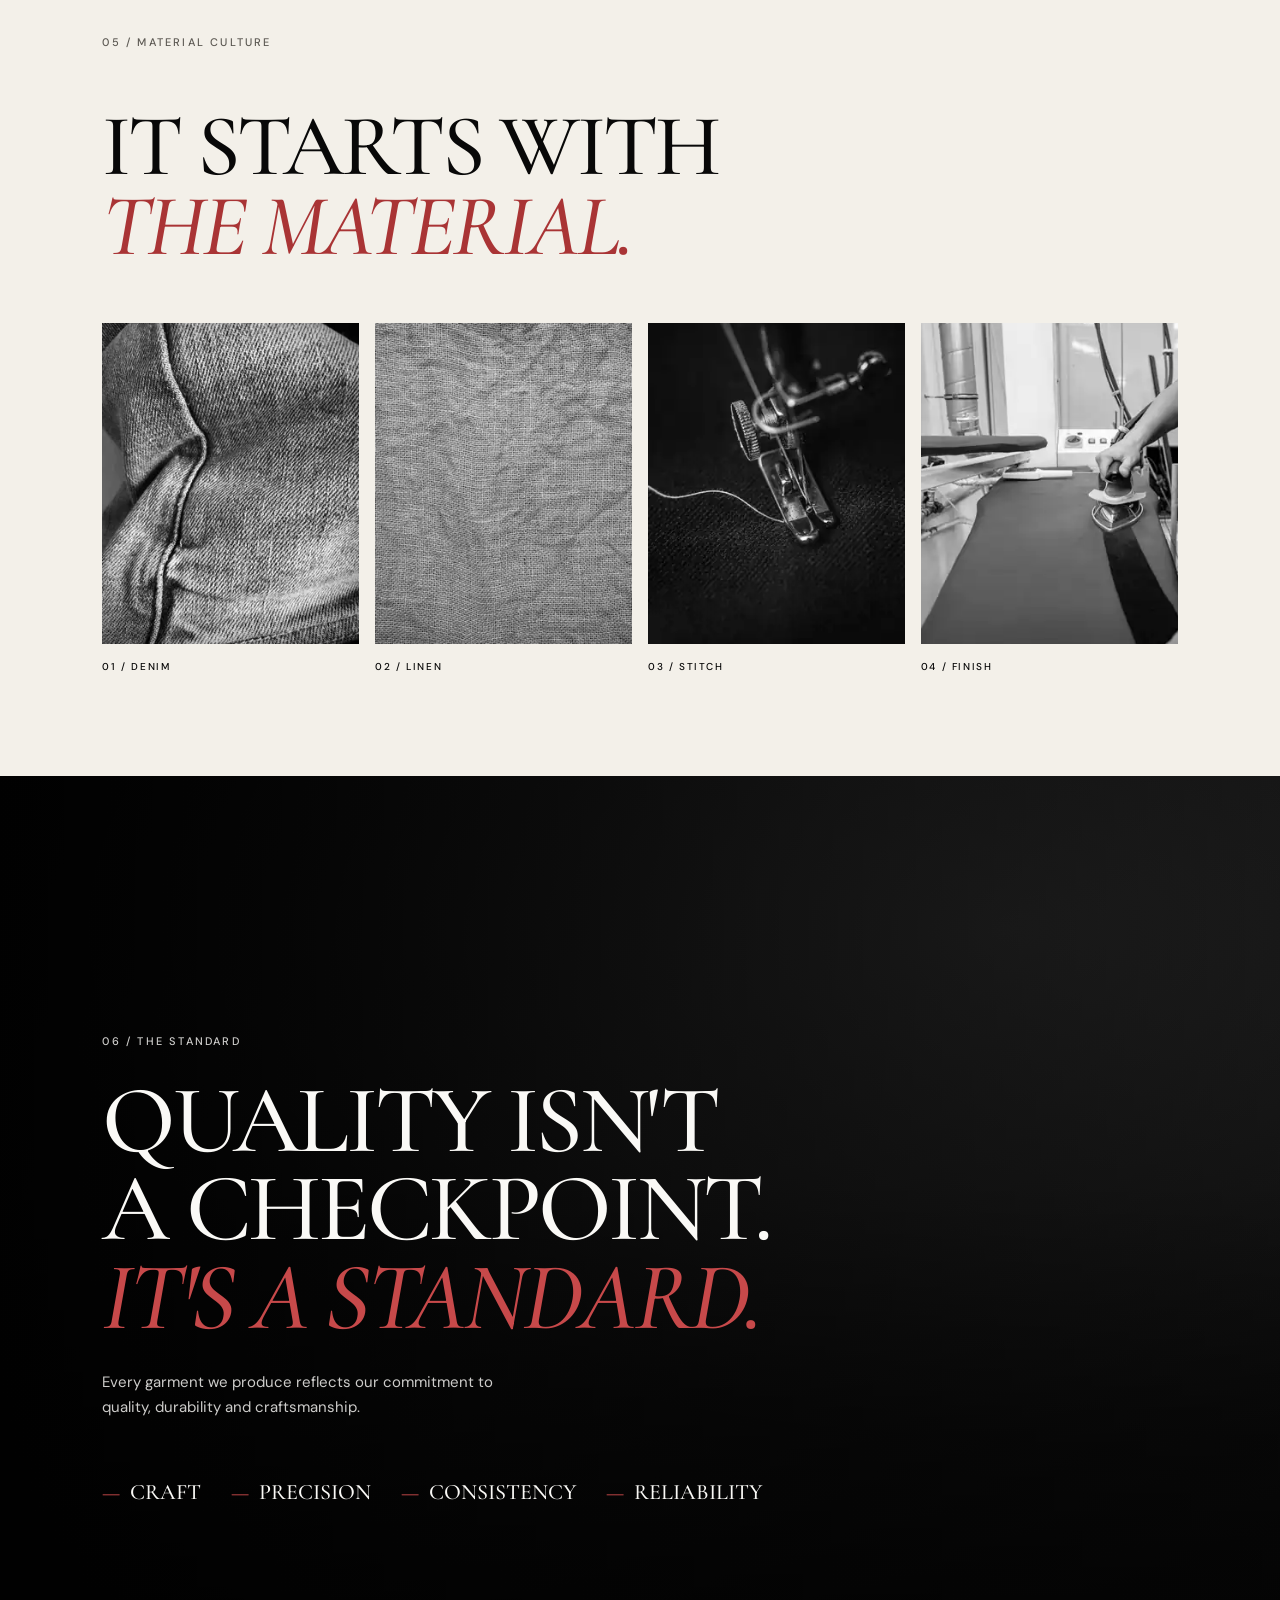
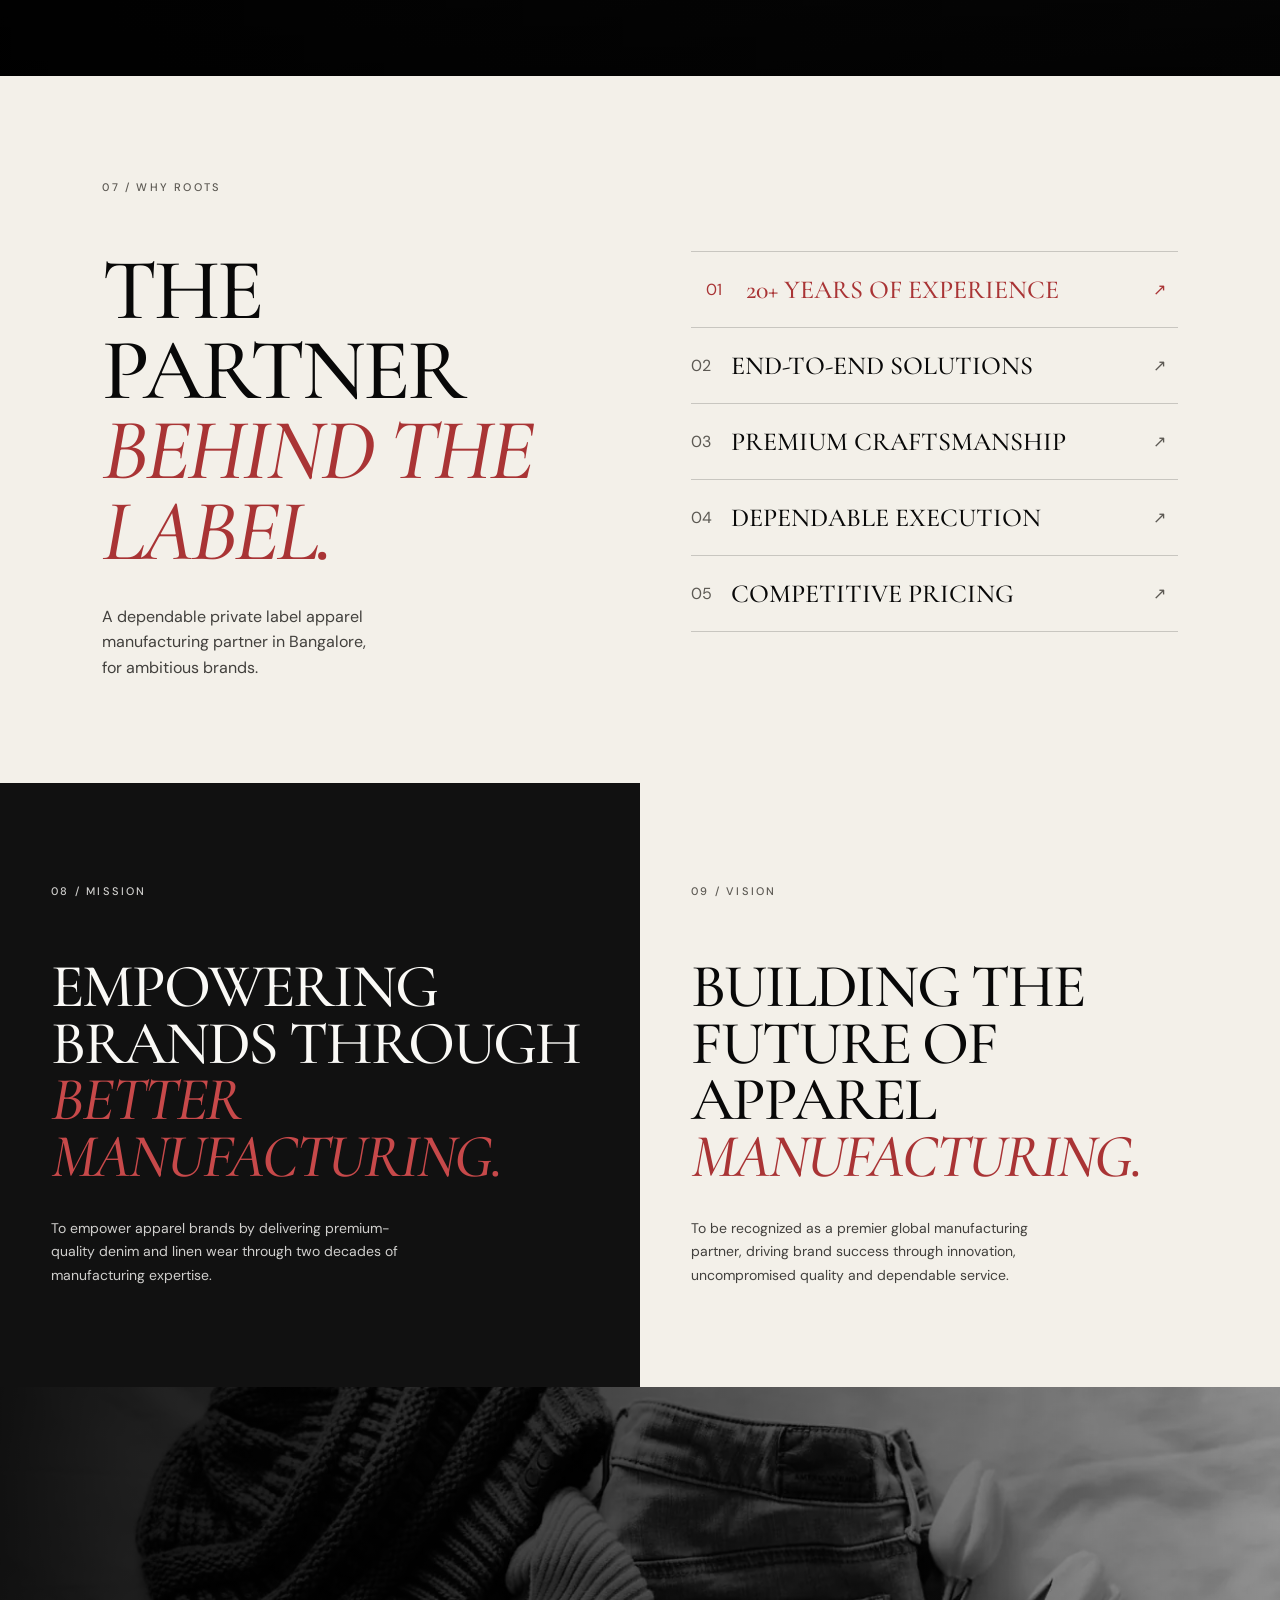
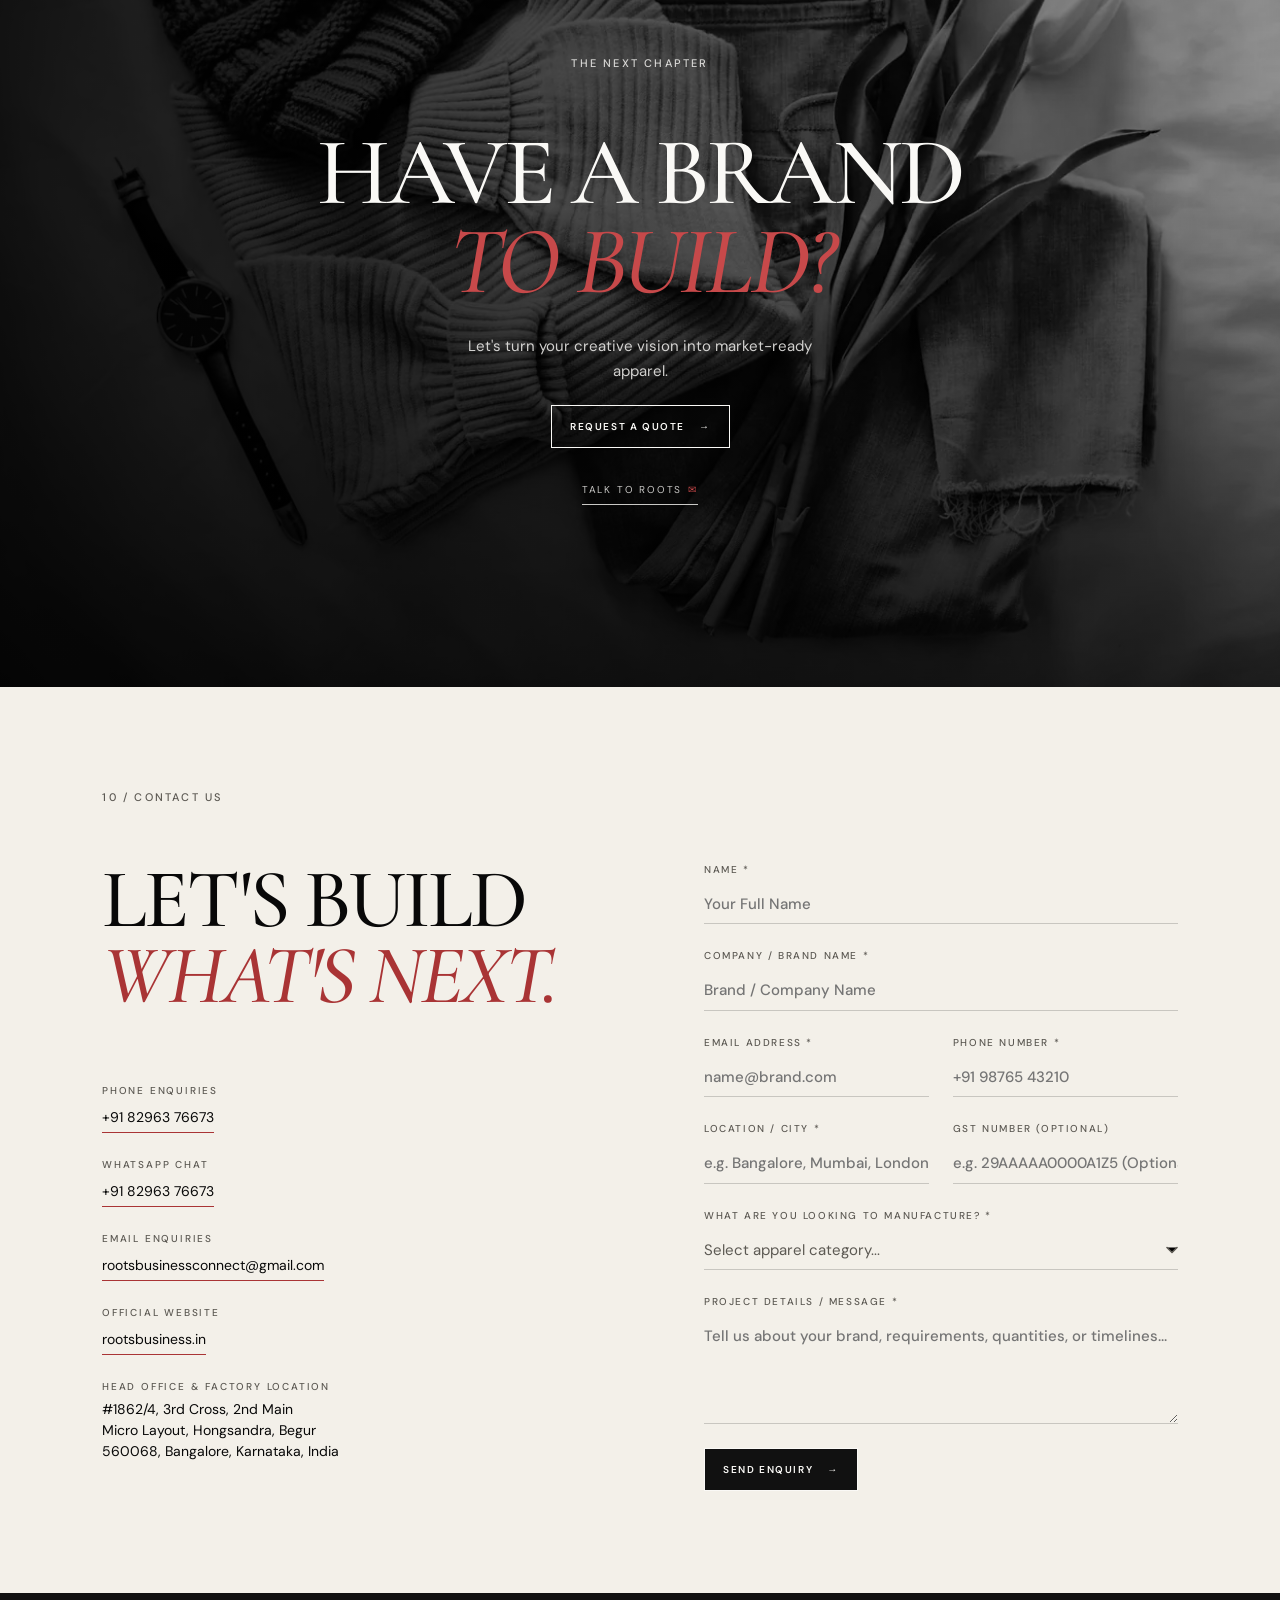
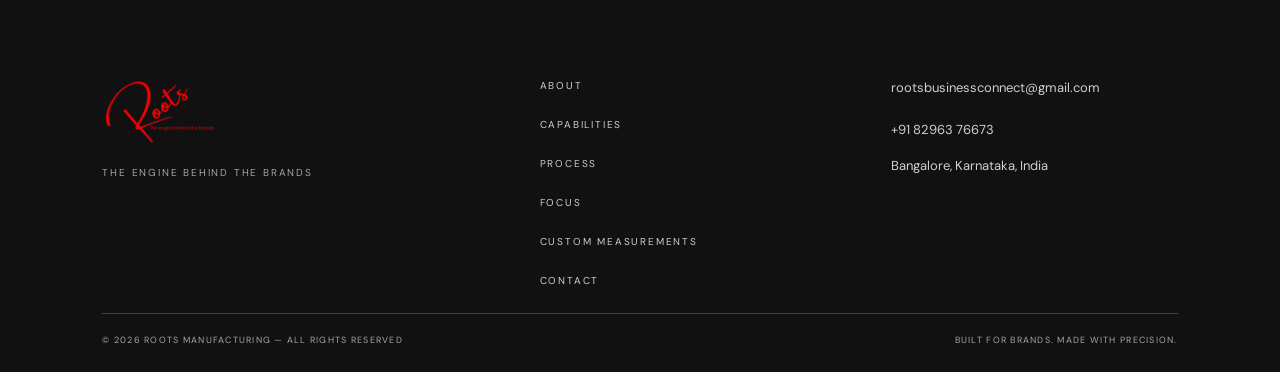
==== commit 20d2def9: "feat(seo): add Google Search Console verification file and meta tag" ====
--- a/index.html
+++ b/index.html
@@ -13,6 +13,7 @@
   <meta name="author" content="ROOTS Manufacturing">
   <meta name="robots" content="index, follow, max-image-preview:large, max-snippet:-1, max-video-preview:-1">
   <link rel="canonical" href="https://www.rootsbusiness.in/">
+  <meta name="google-site-verification" content="googled9f6dc9582a077f4">
 
   <!-- Geo Meta Tags for Local SEO (Bangalore, India) -->
   <meta name="geo.region" content="IN-KA">
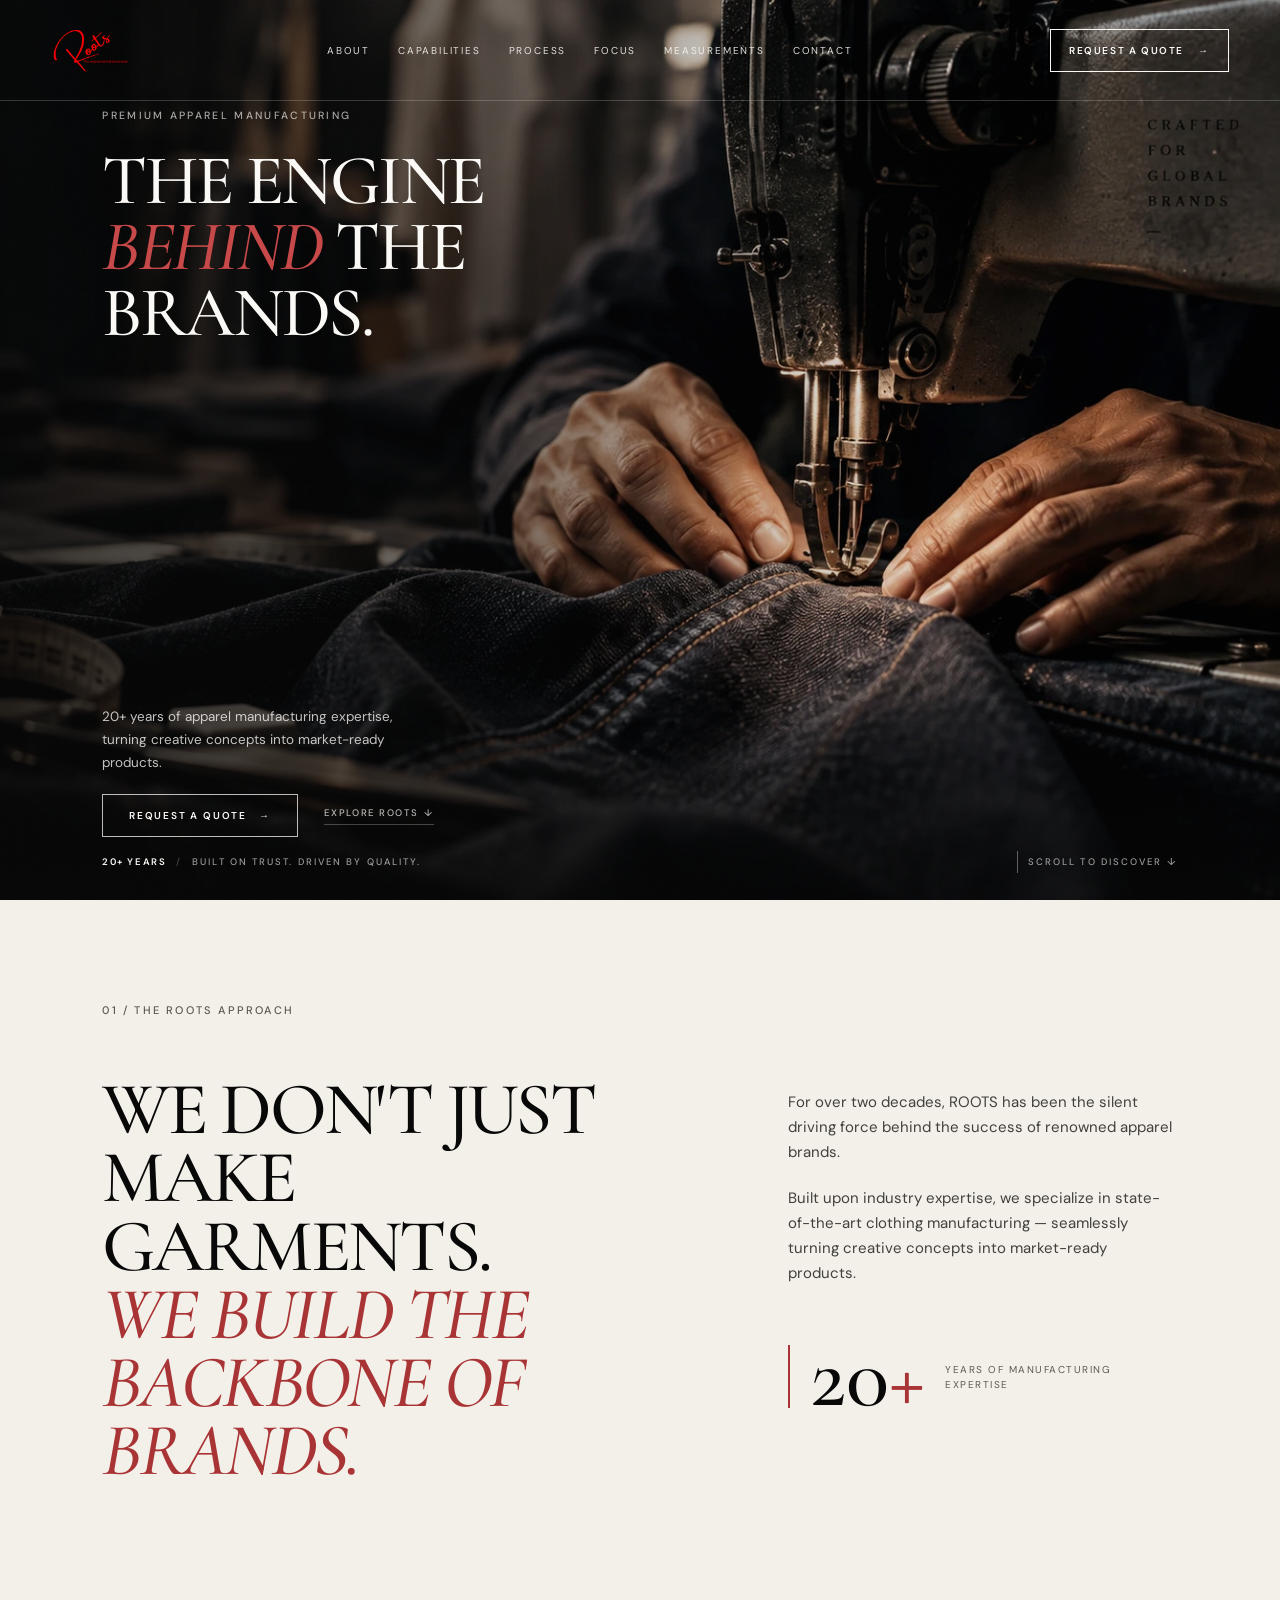
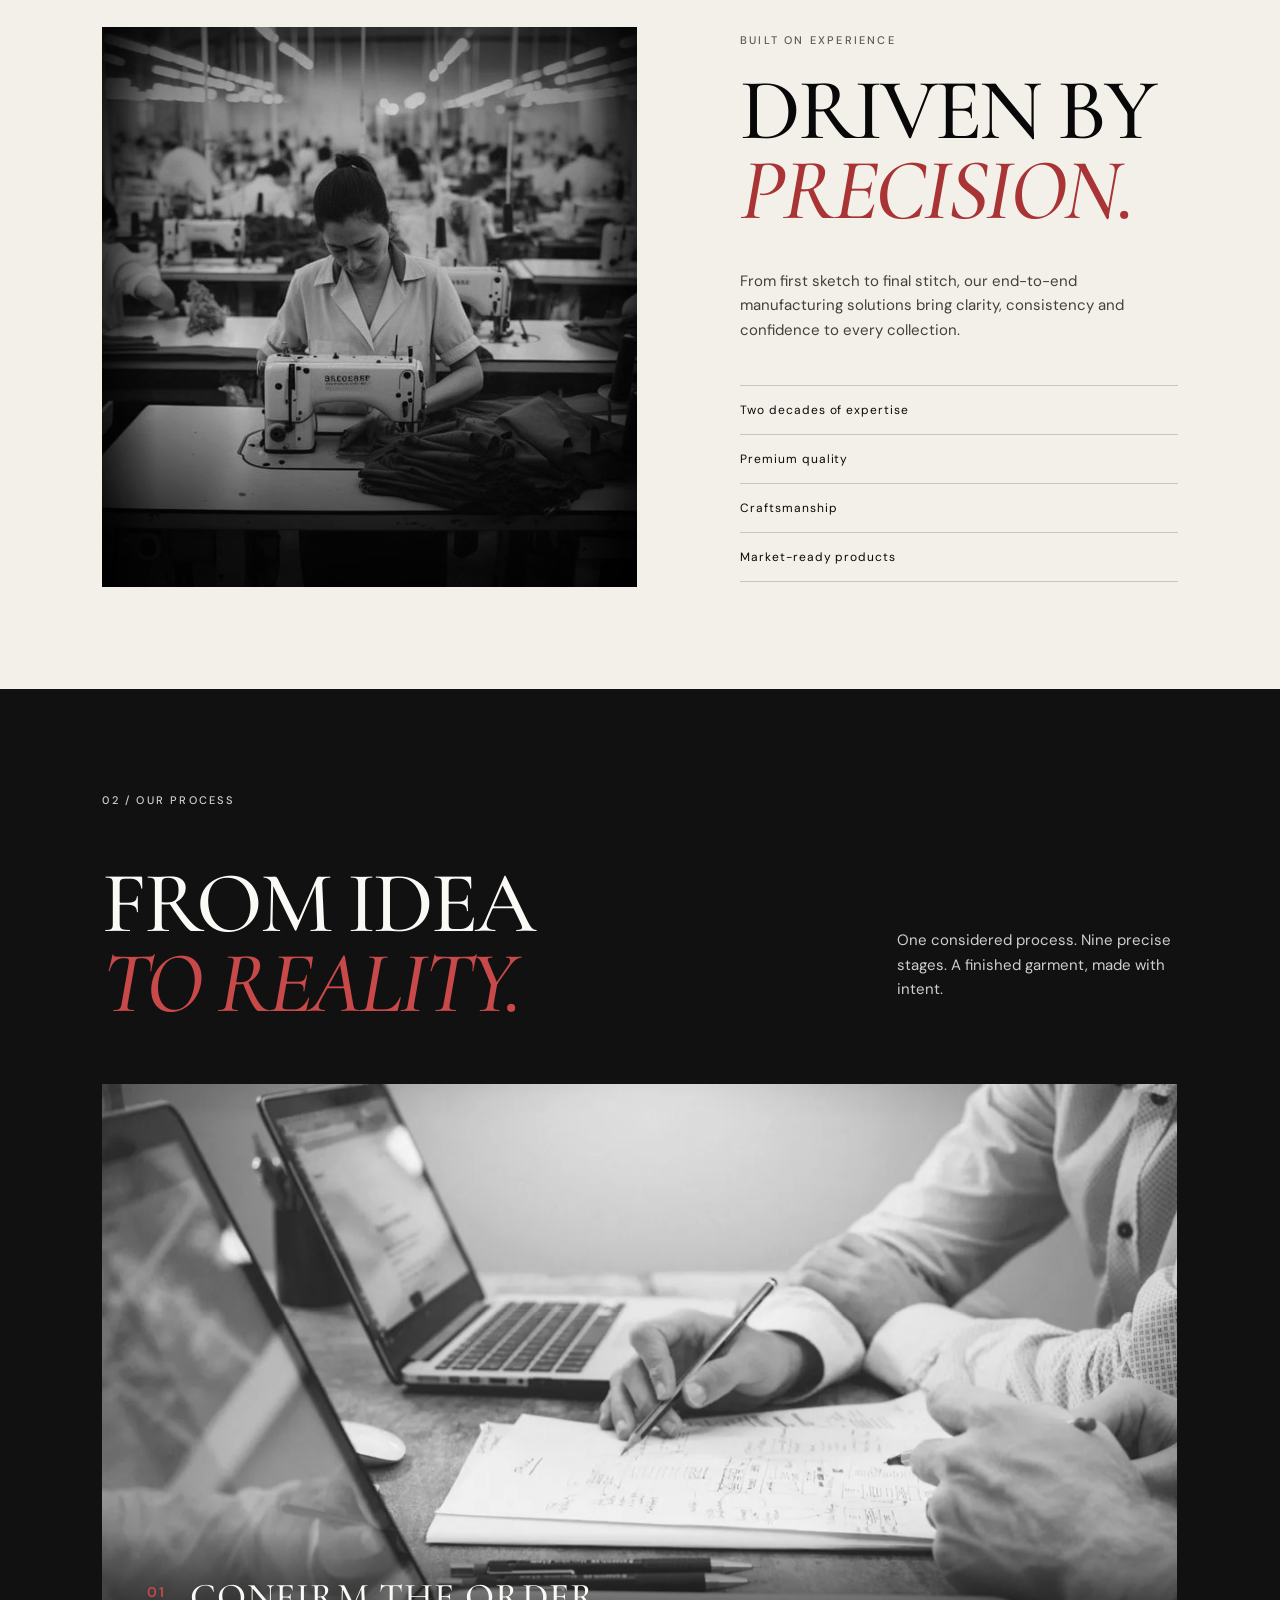
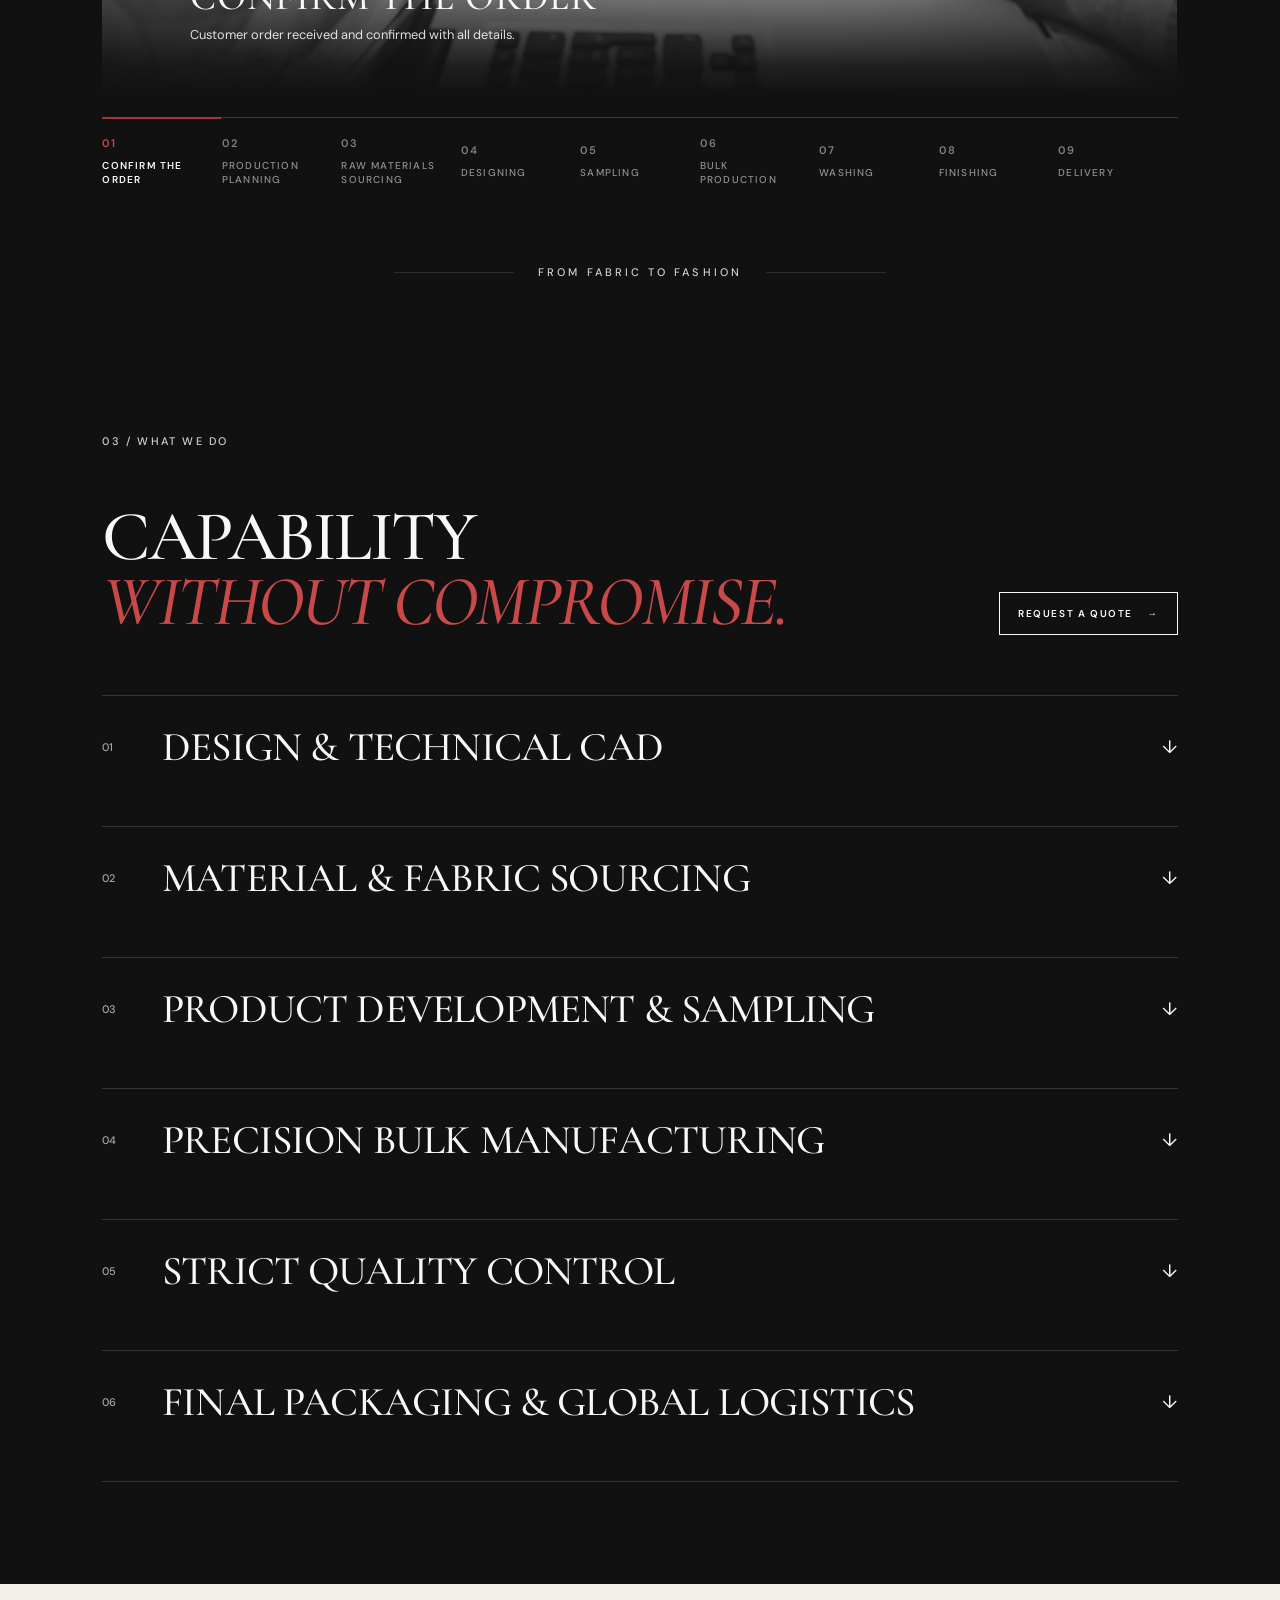
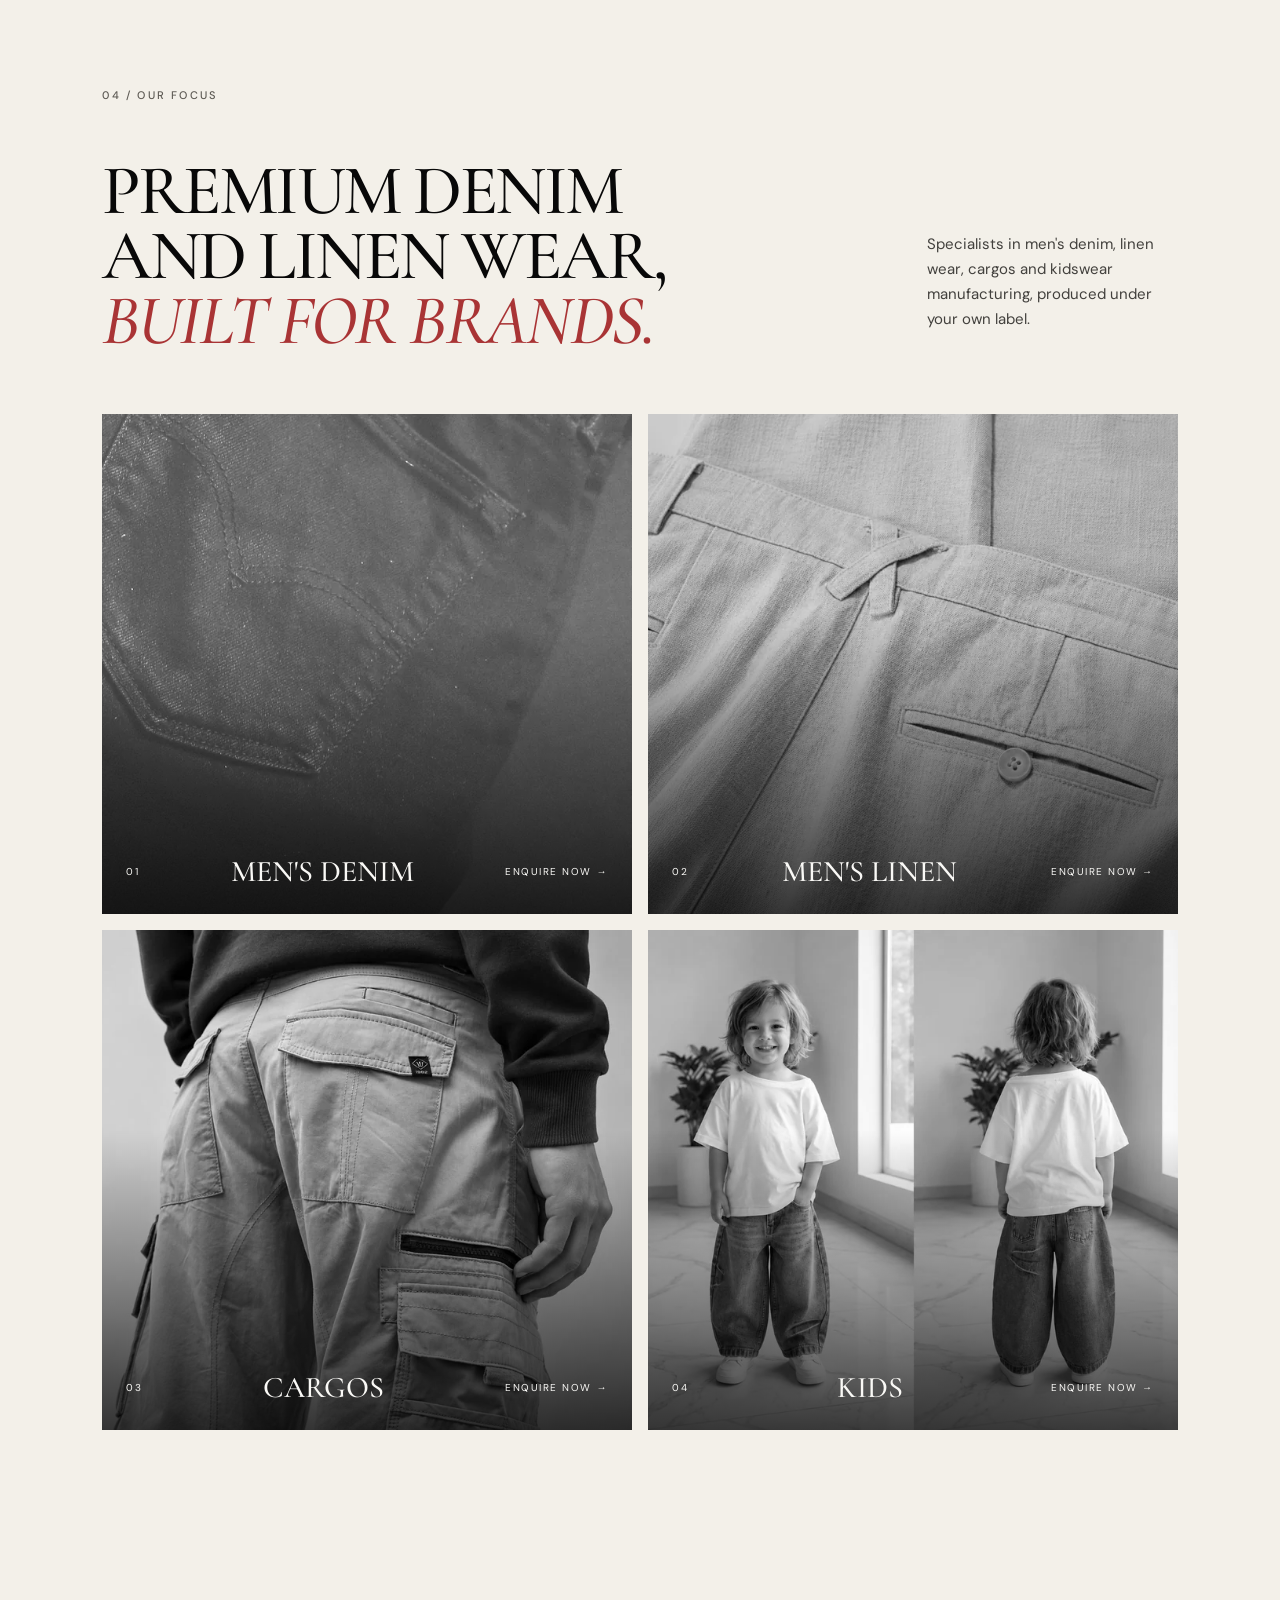
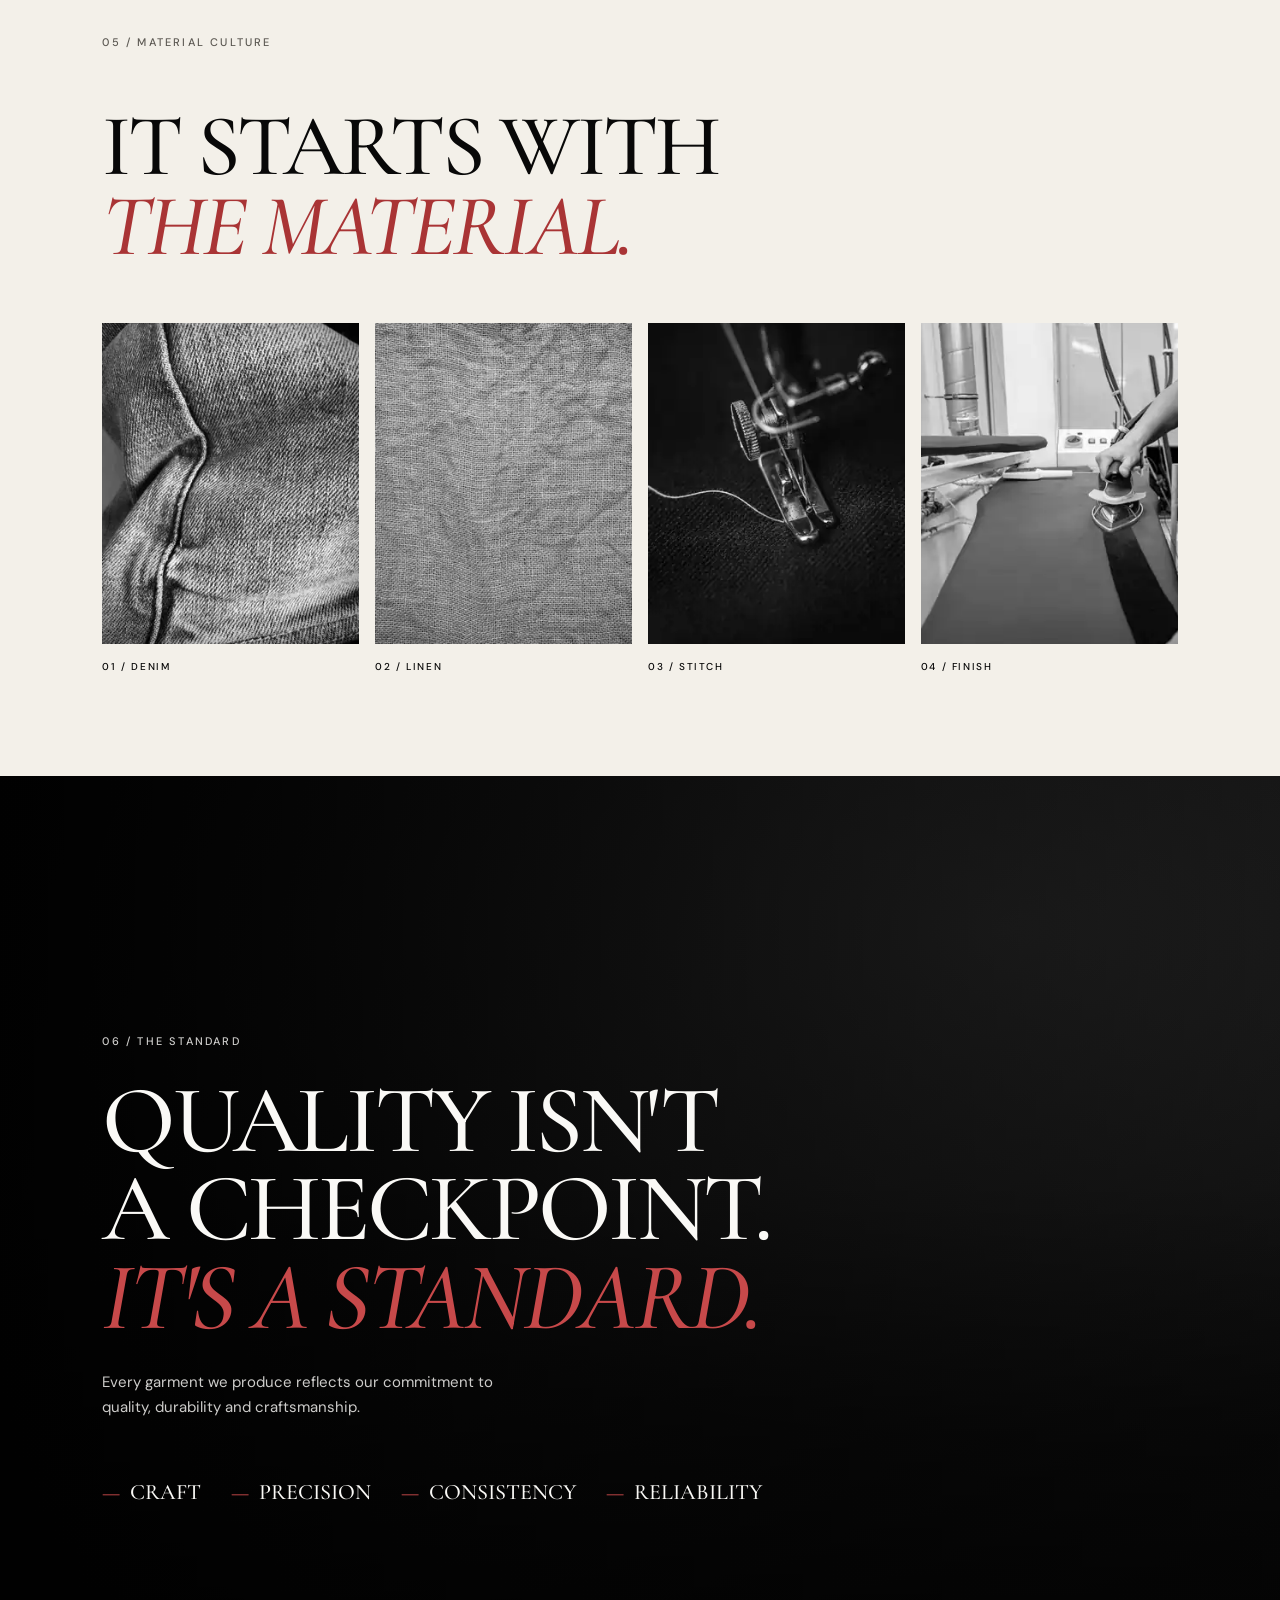
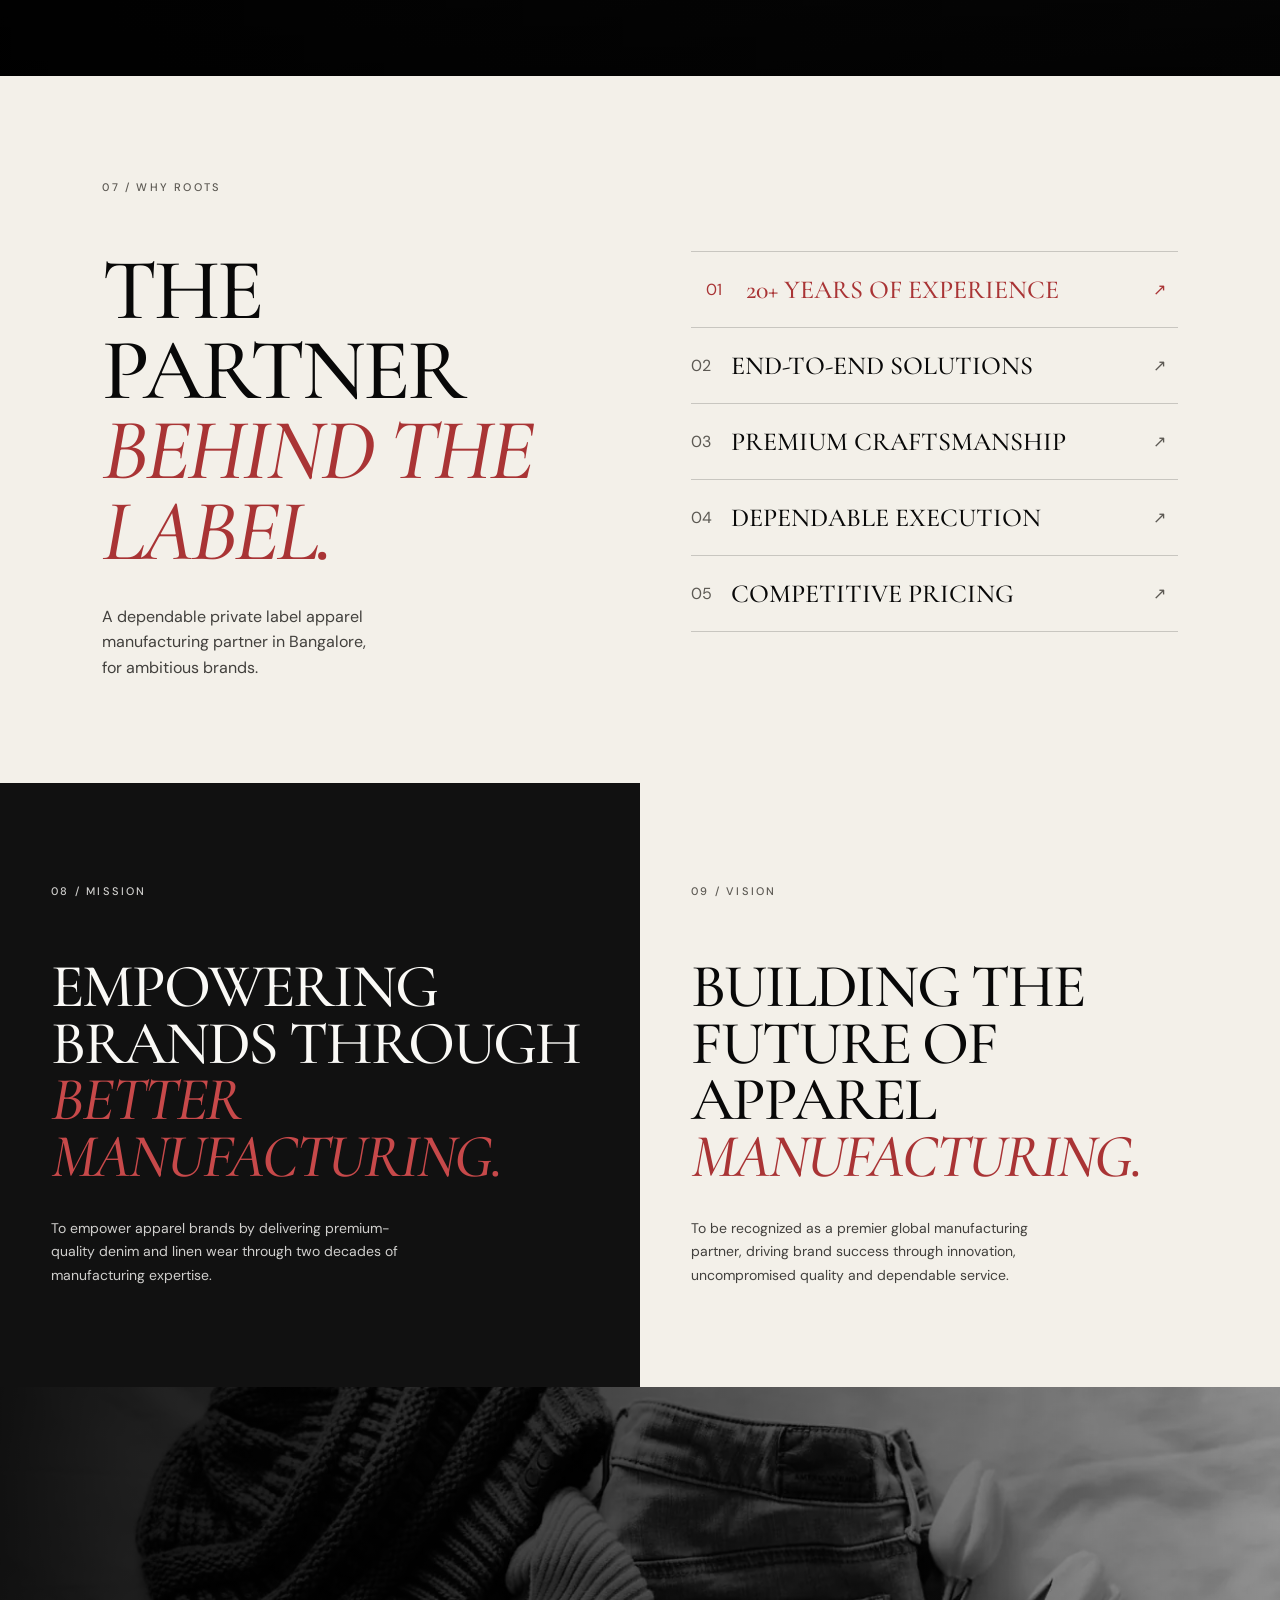
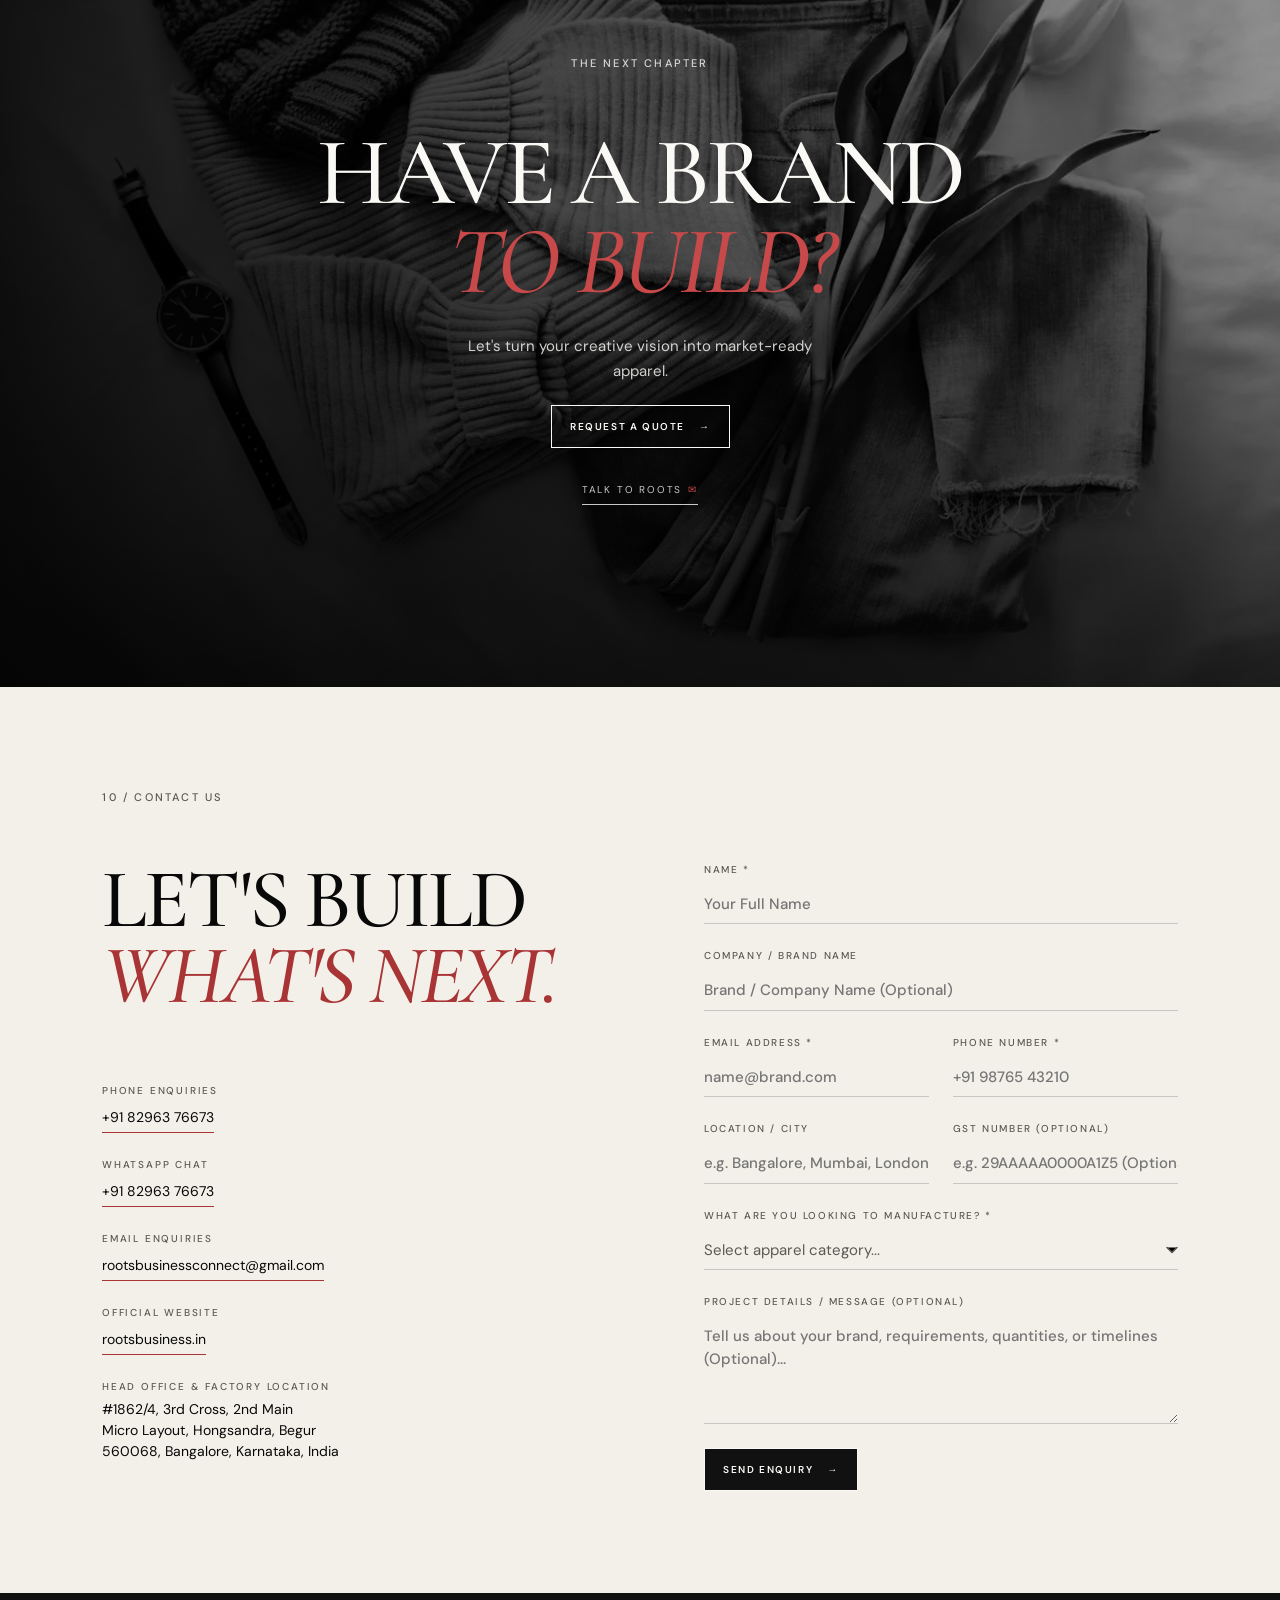
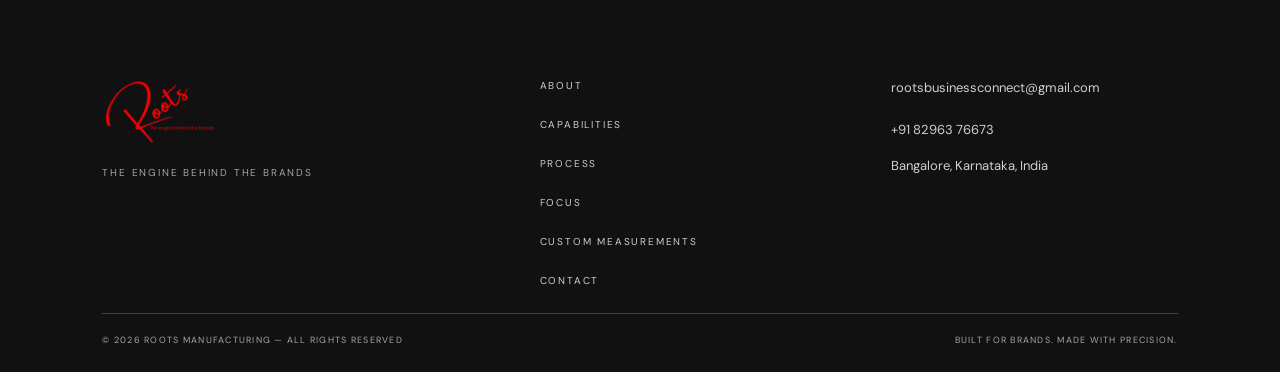
==== commit 6e17bb42: "feat: make only Name, Email, Phone, and Category compulsory in contact form" ====
--- a/index.html
+++ b/index.html
@@ -864,9 +864,9 @@
           </label>
 
           <label for="contact-company">
-            COMPANY / BRAND NAME *
-            <input id="contact-company" required name="company" type="text" autocomplete="organization"
-              placeholder="Brand / Company Name">
+            COMPANY / BRAND NAME
+            <input id="contact-company" name="company" type="text" autocomplete="organization"
+              placeholder="Brand / Company Name (Optional)">
           </label>
 
           <div class="form-row">
@@ -884,9 +884,9 @@
 
           <div class="form-row">
             <label for="contact-location">
-              LOCATION / CITY *
-              <input id="contact-location" required name="location" type="text" autocomplete="address-level2"
-                placeholder="e.g. Bangalore, Mumbai, London, Dubai">
+              LOCATION / CITY
+              <input id="contact-location" name="location" type="text" autocomplete="address-level2"
+                placeholder="e.g. Bangalore, Mumbai, London, Dubai (Optional)">
             </label>
 
             <label for="contact-gst">
@@ -987,9 +987,9 @@
           </div>
 
           <label for="contact-message">
-            PROJECT DETAILS / MESSAGE *
-            <textarea id="contact-message" required name="message" rows="4"
-              placeholder="Tell us about your brand, requirements, quantities, or timelines..."></textarea>
+            PROJECT DETAILS / MESSAGE (OPTIONAL)
+            <textarea id="contact-message" name="message" rows="4"
+              placeholder="Tell us about your brand, requirements, quantities, or timelines (Optional)..."></textarea>
           </label>
 
           <button class="button button-dark" type="submit">SEND ENQUIRY <span aria-hidden="true">→</span></button>
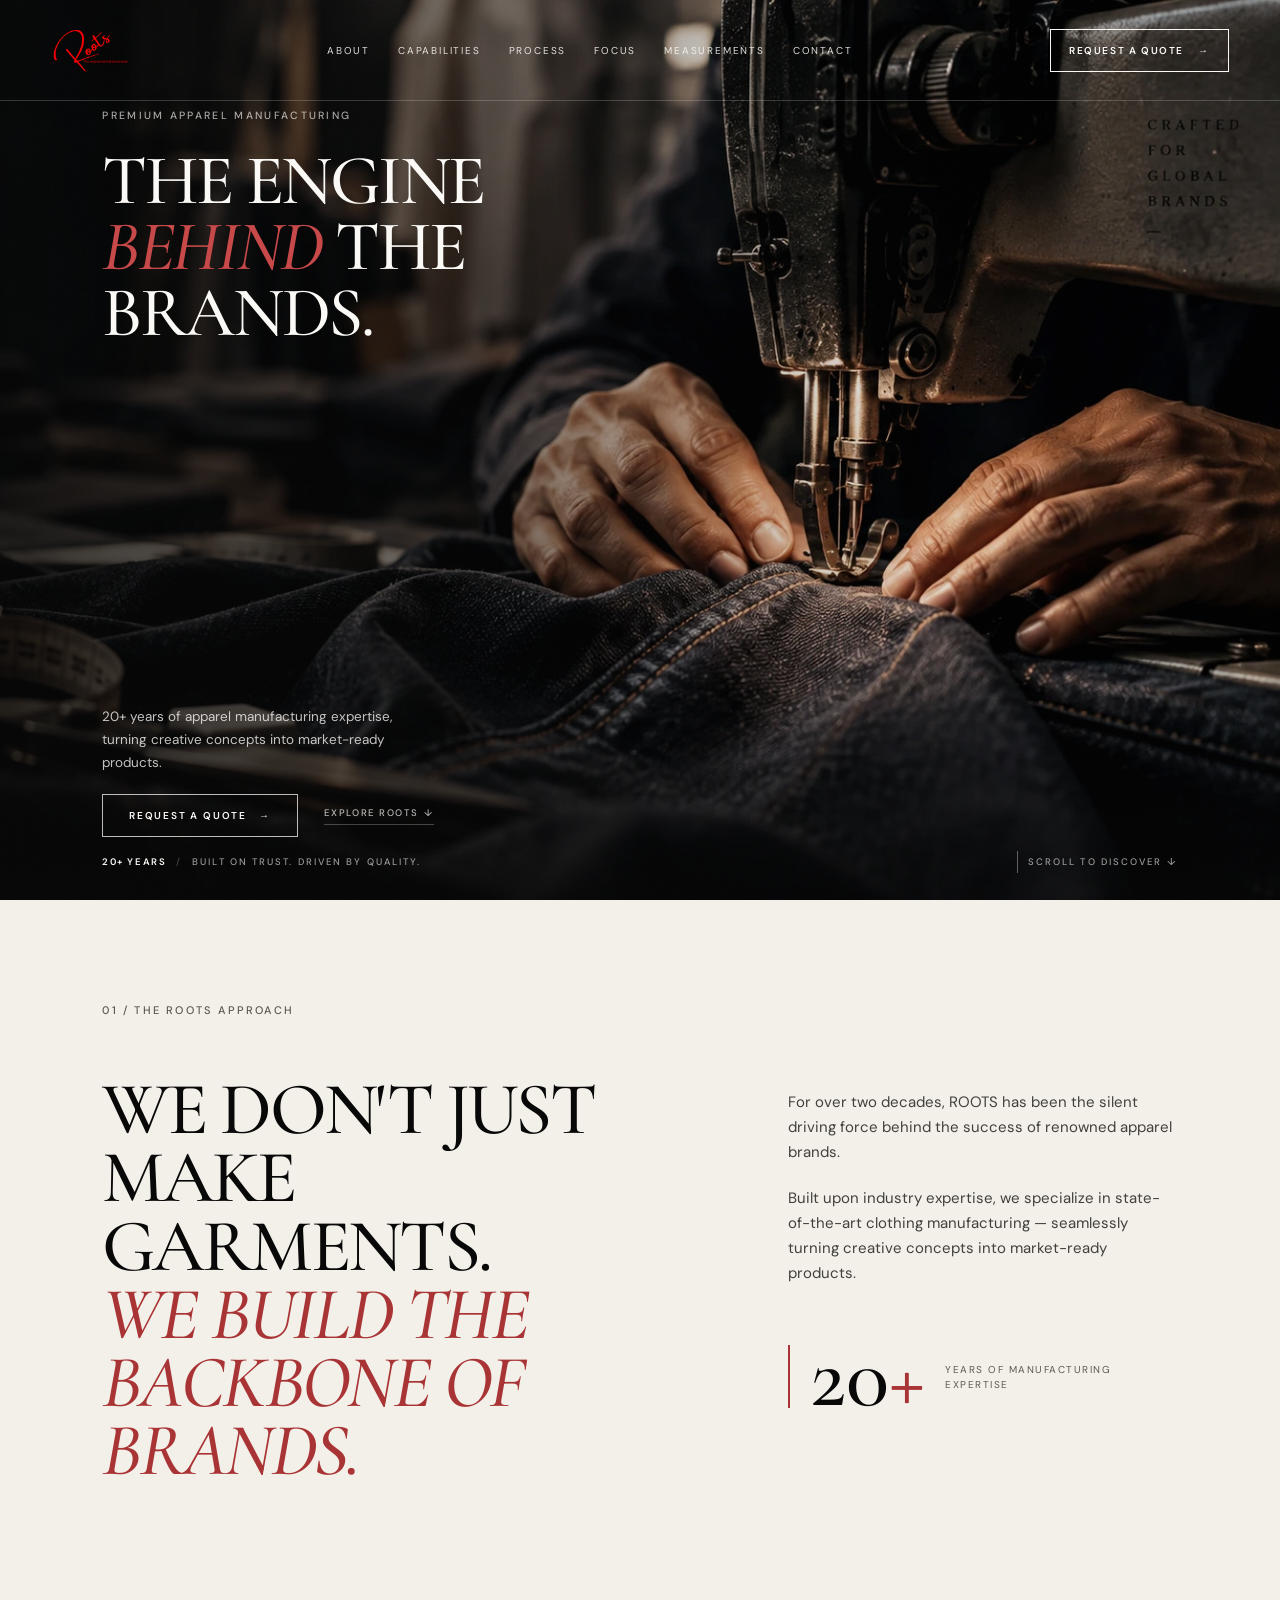
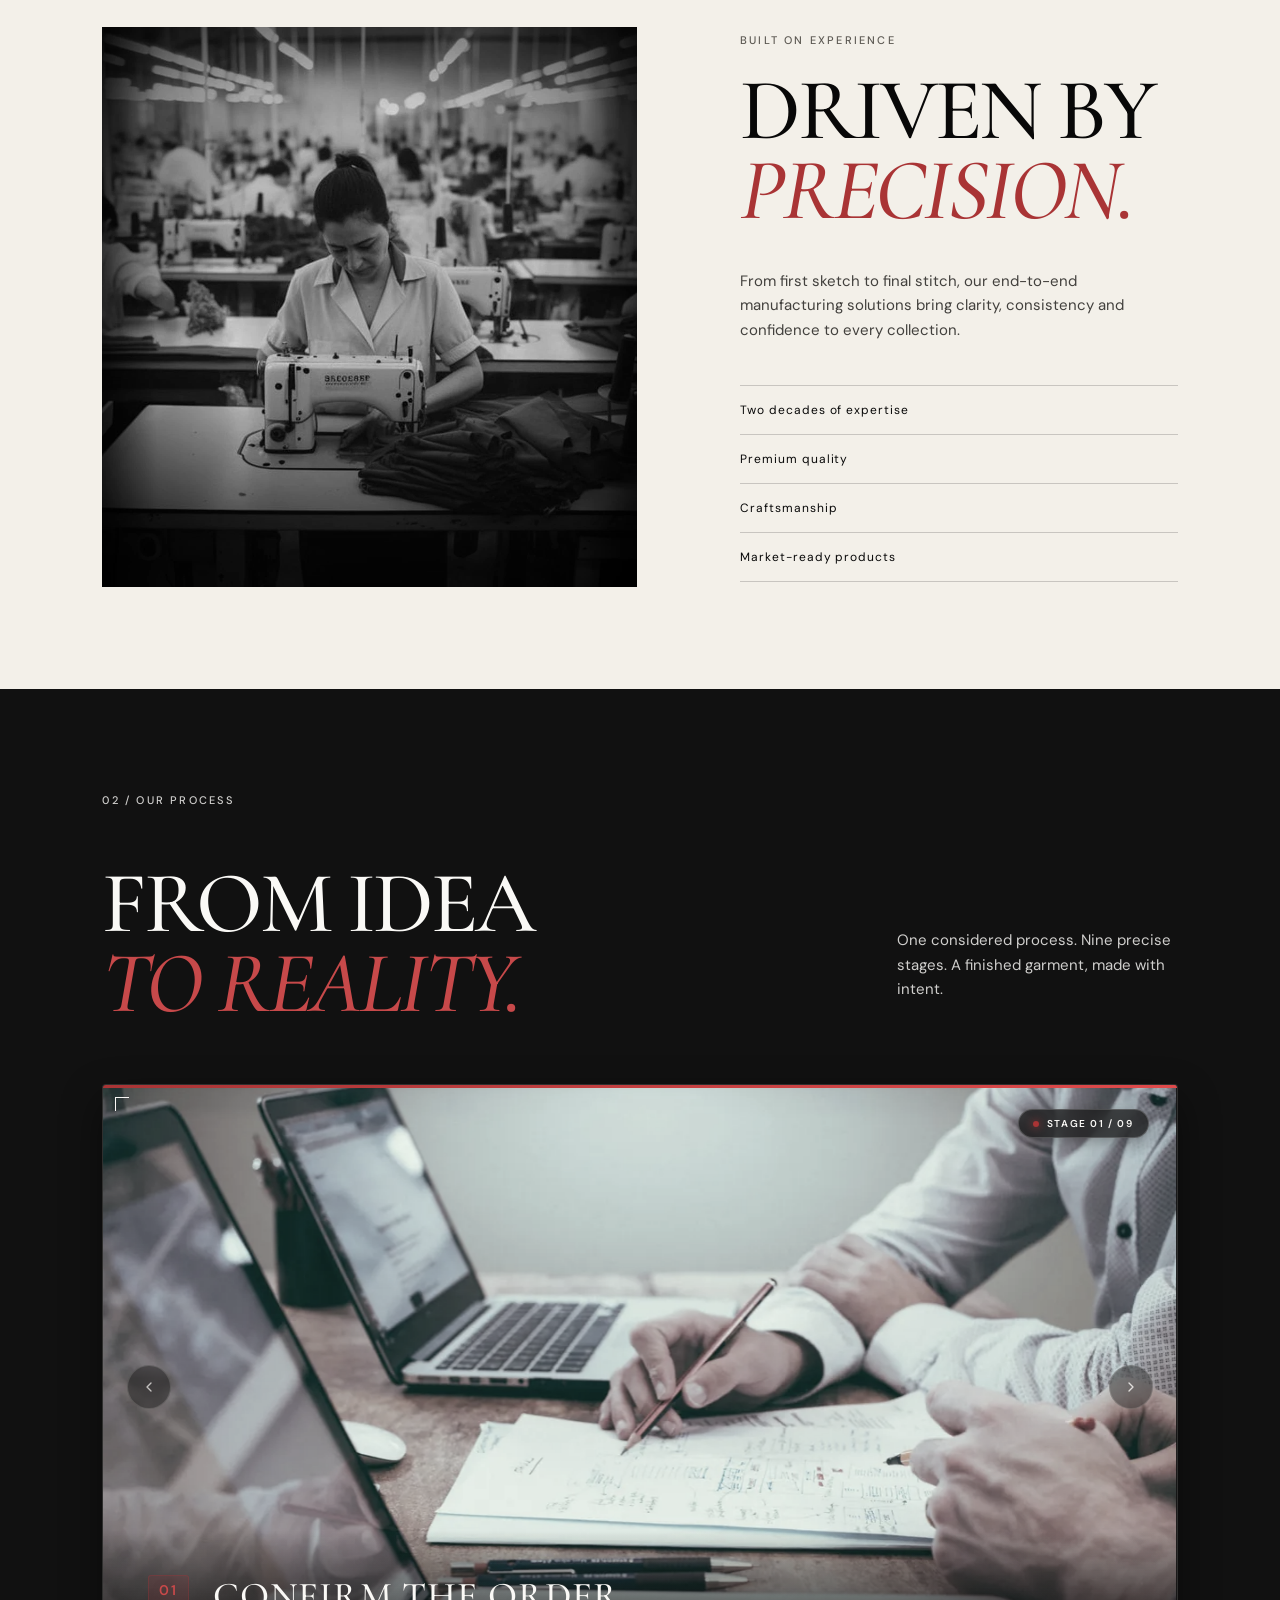
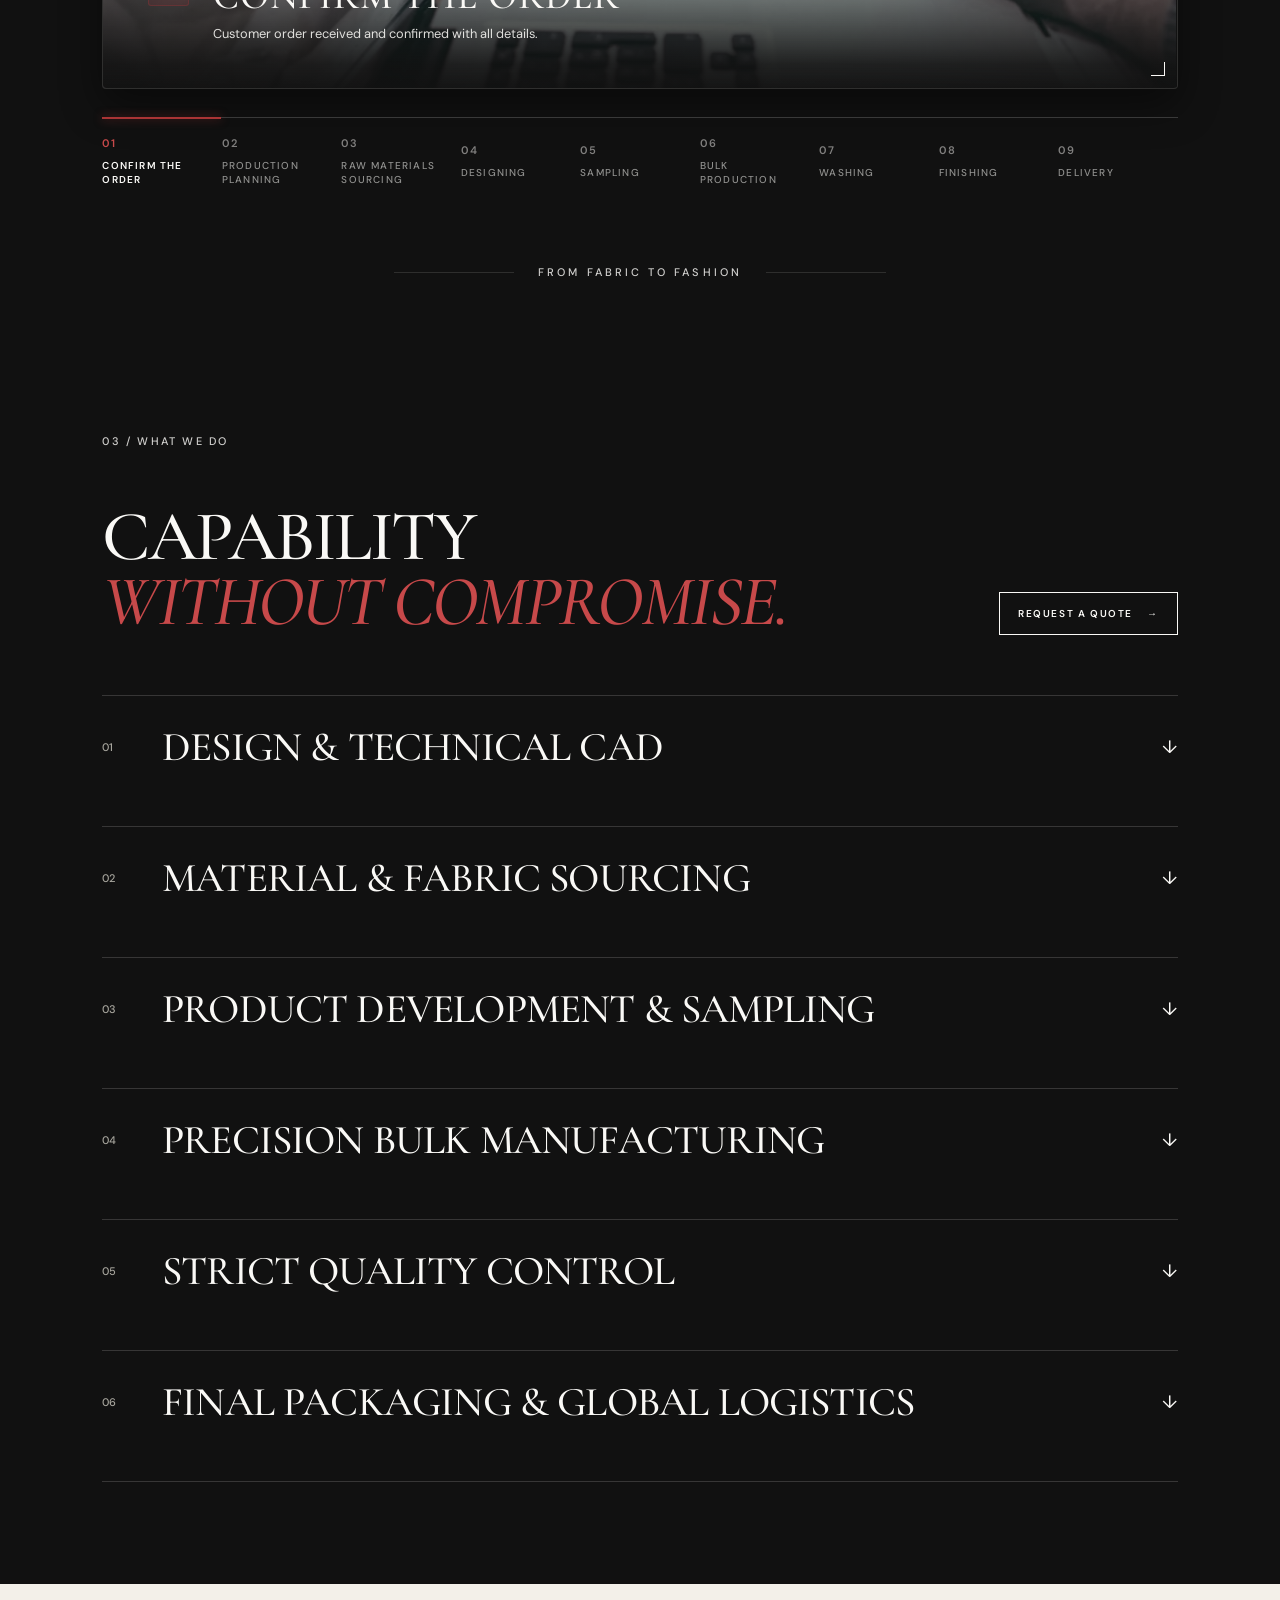
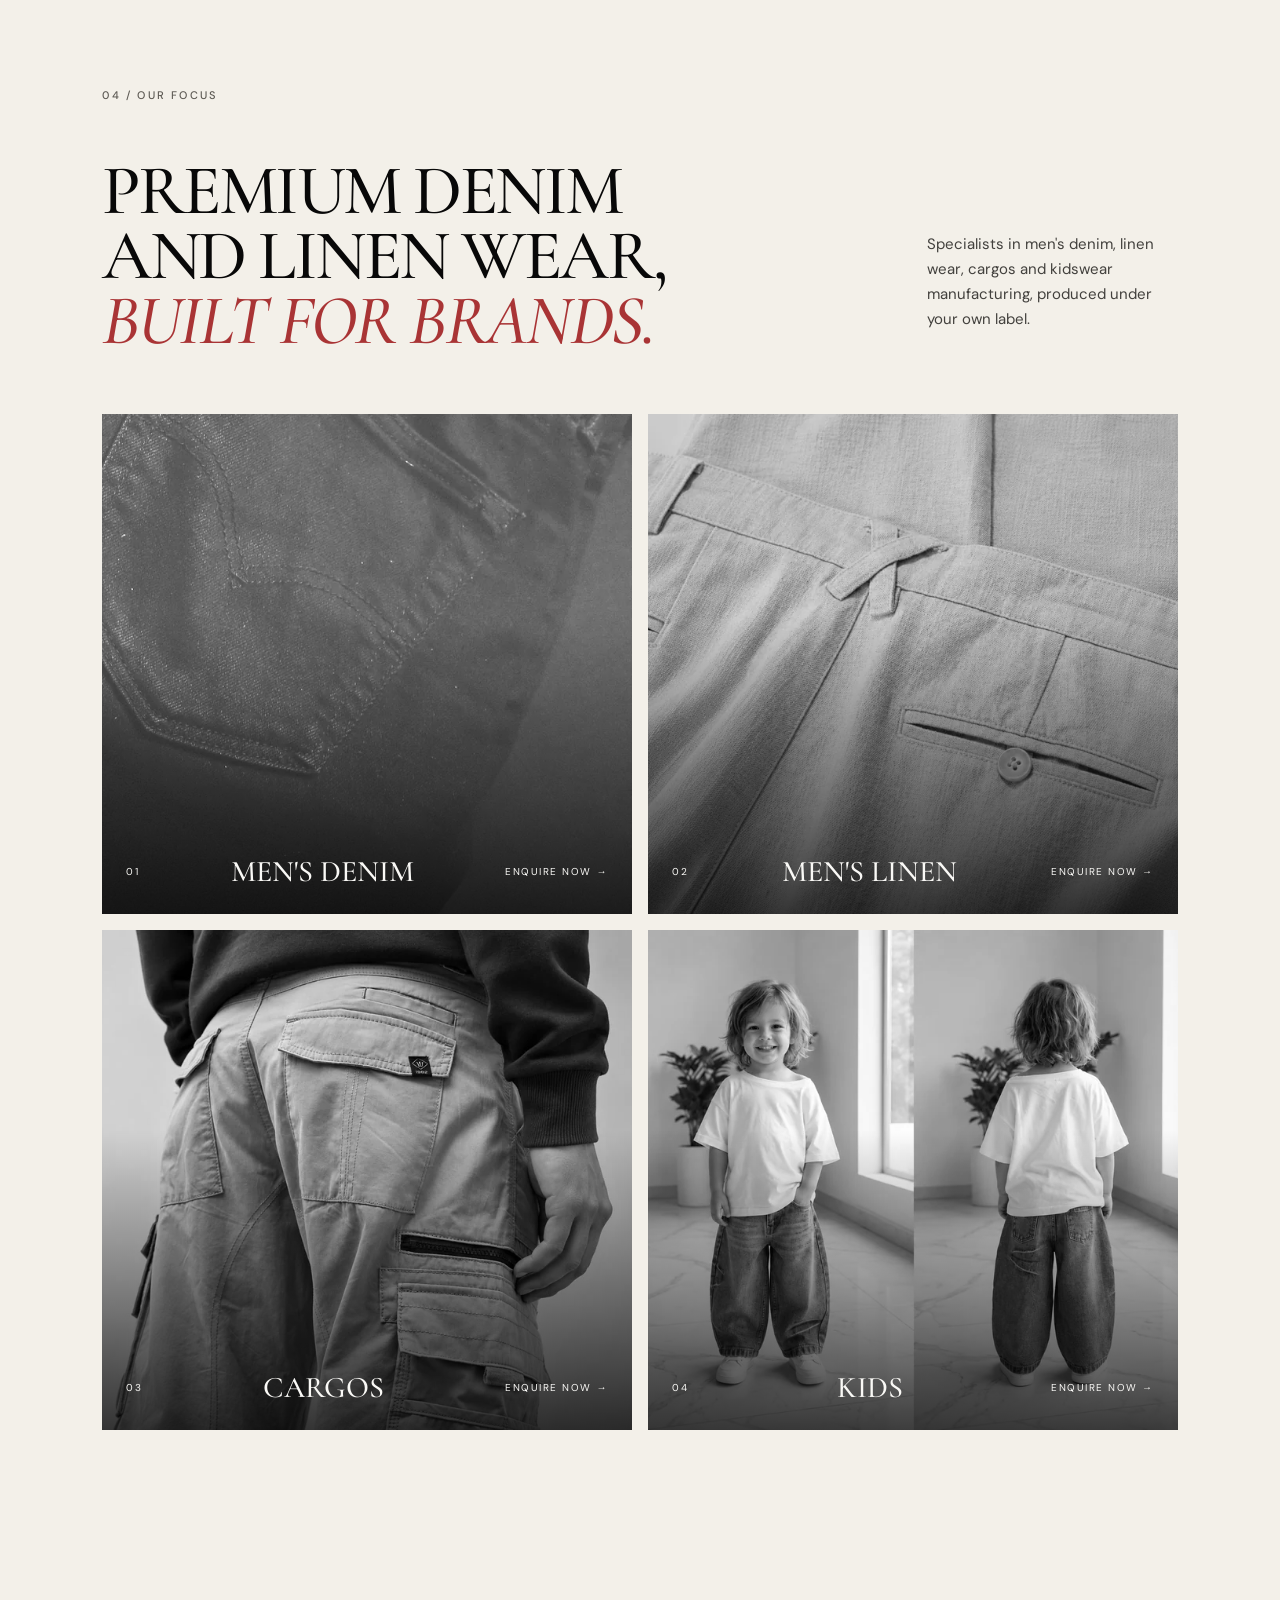
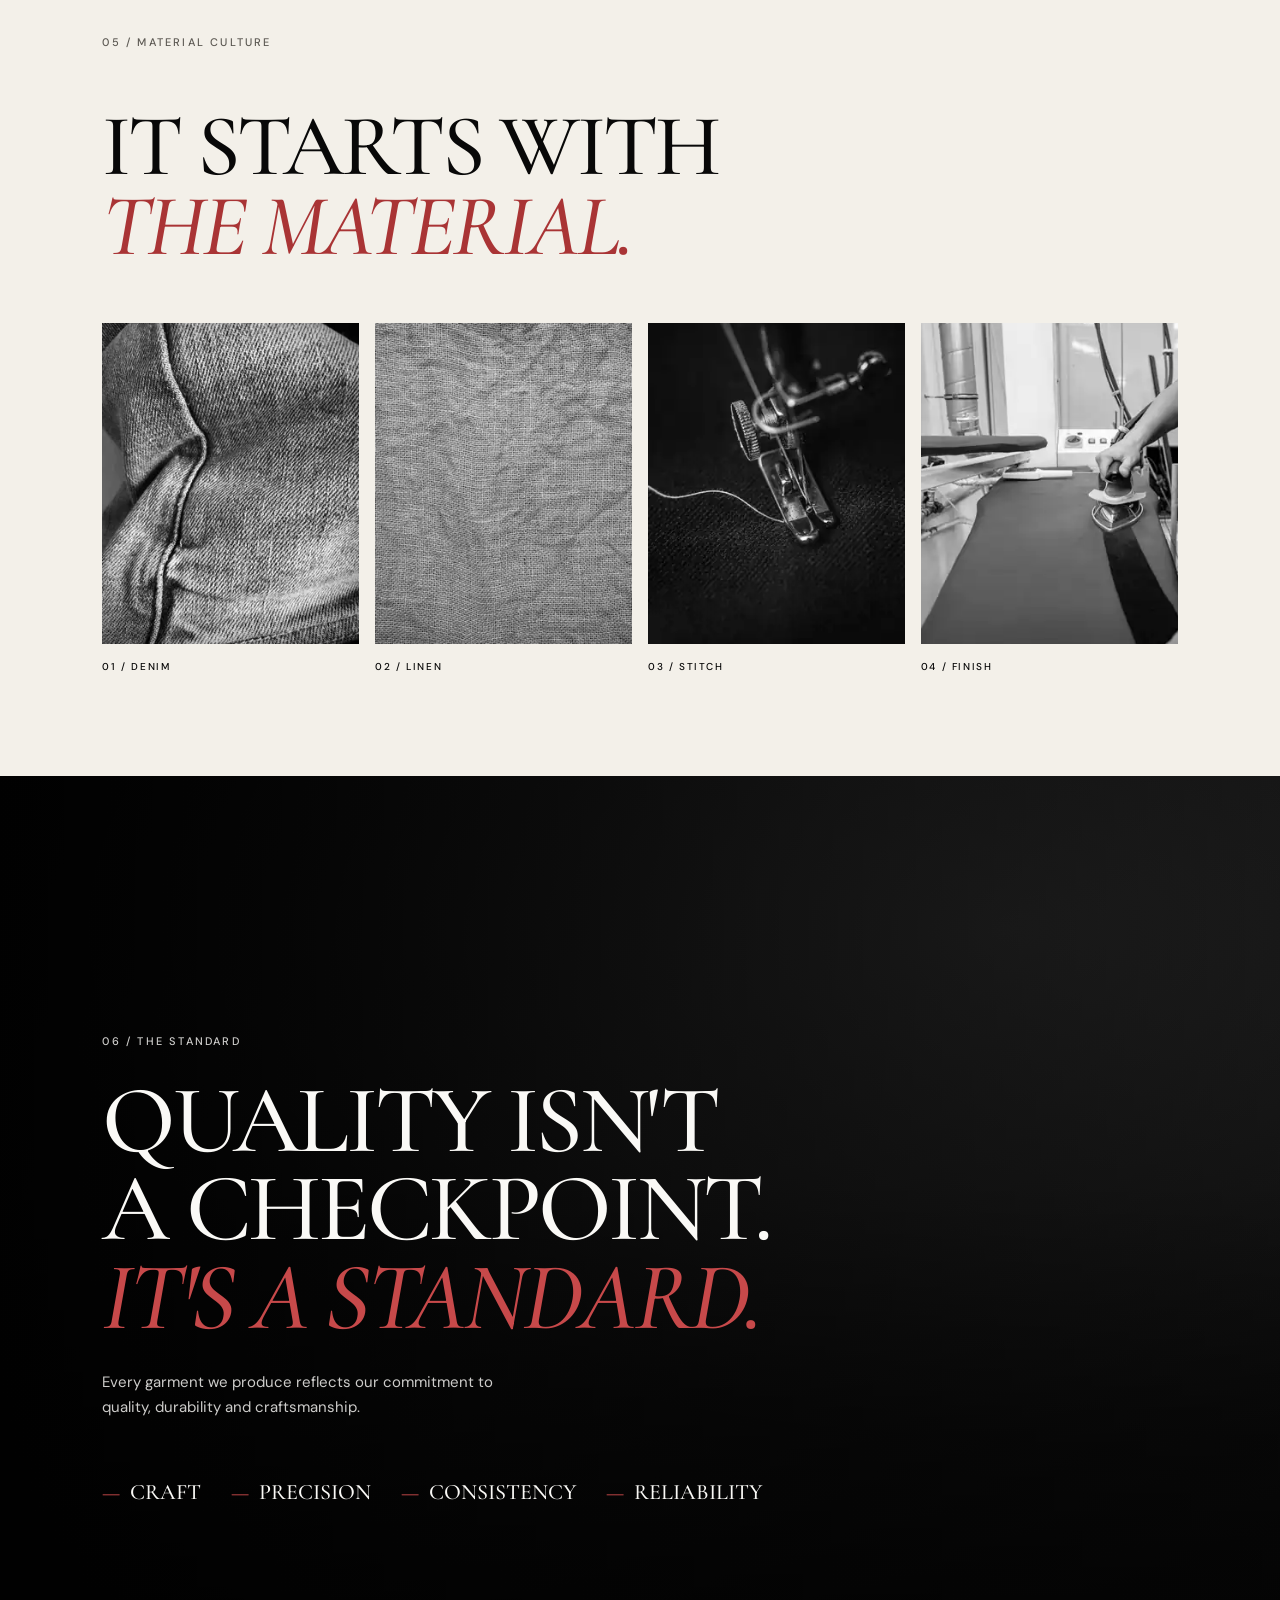
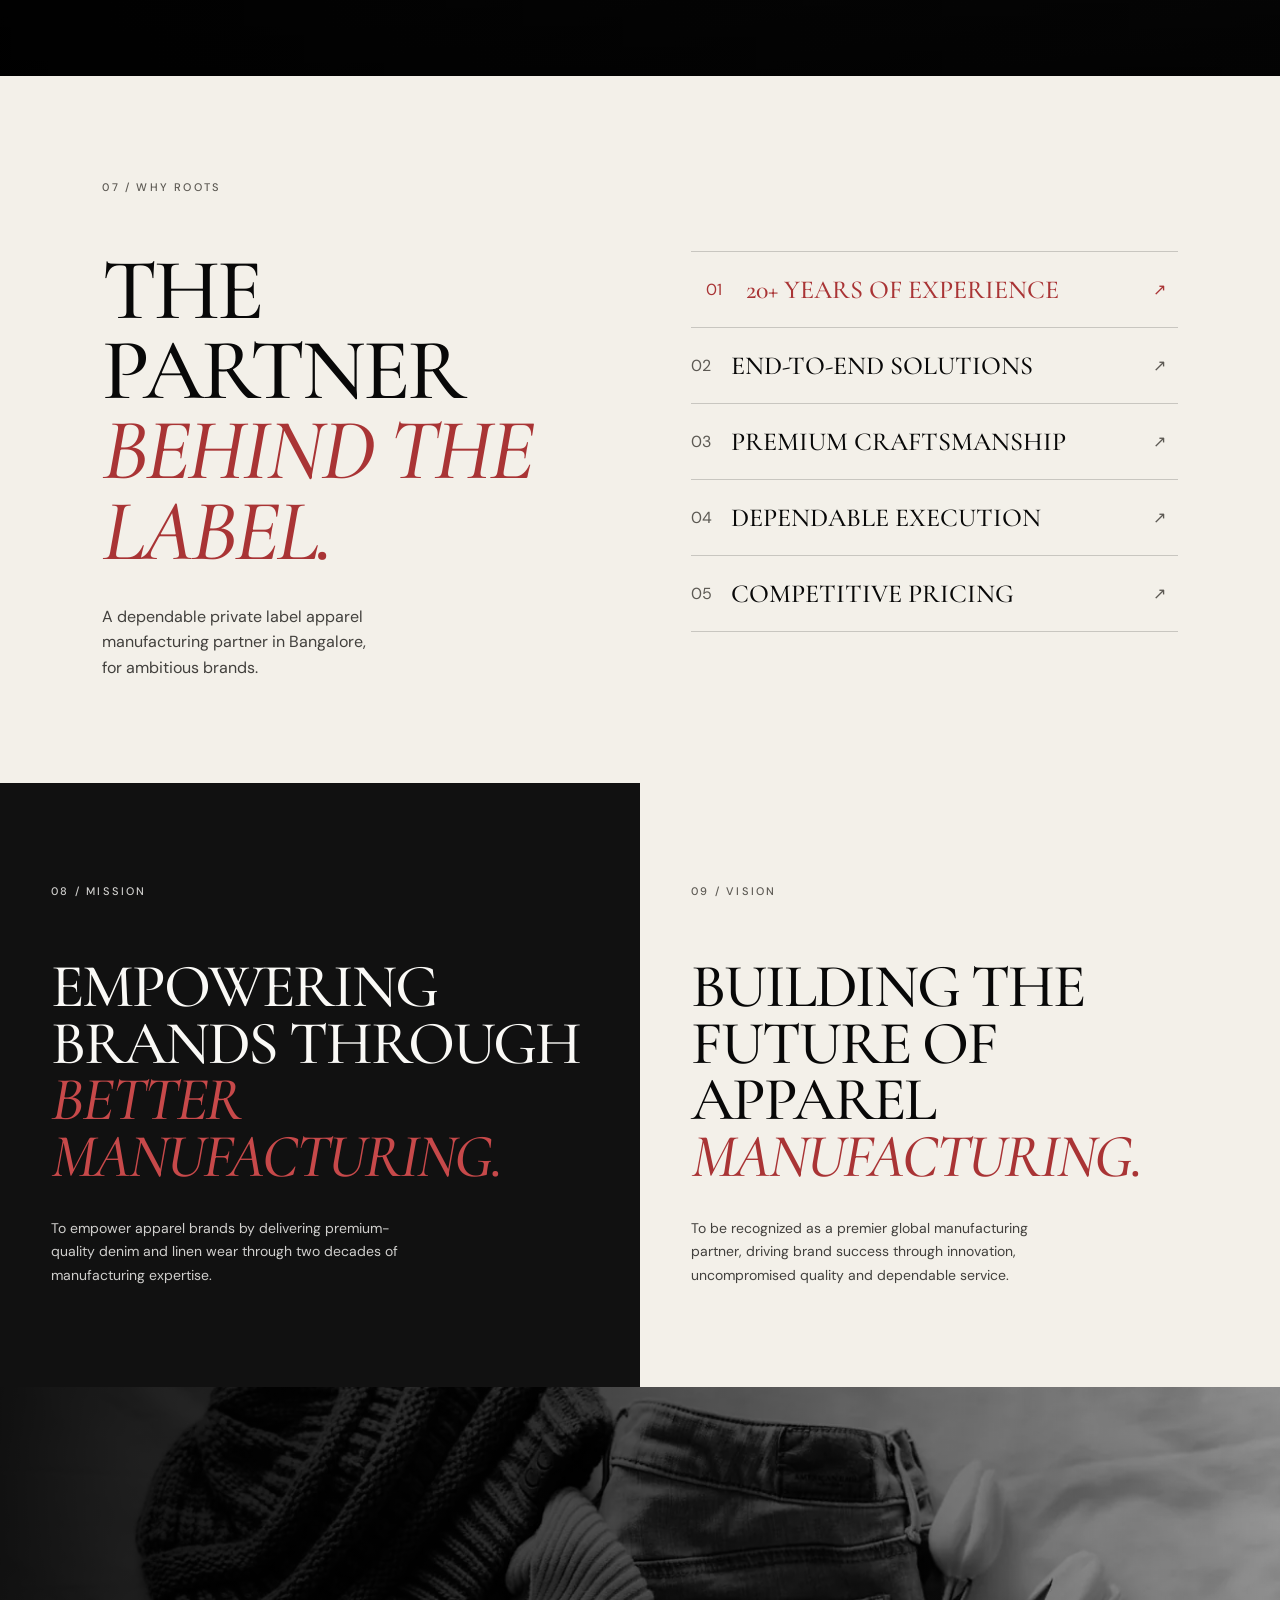
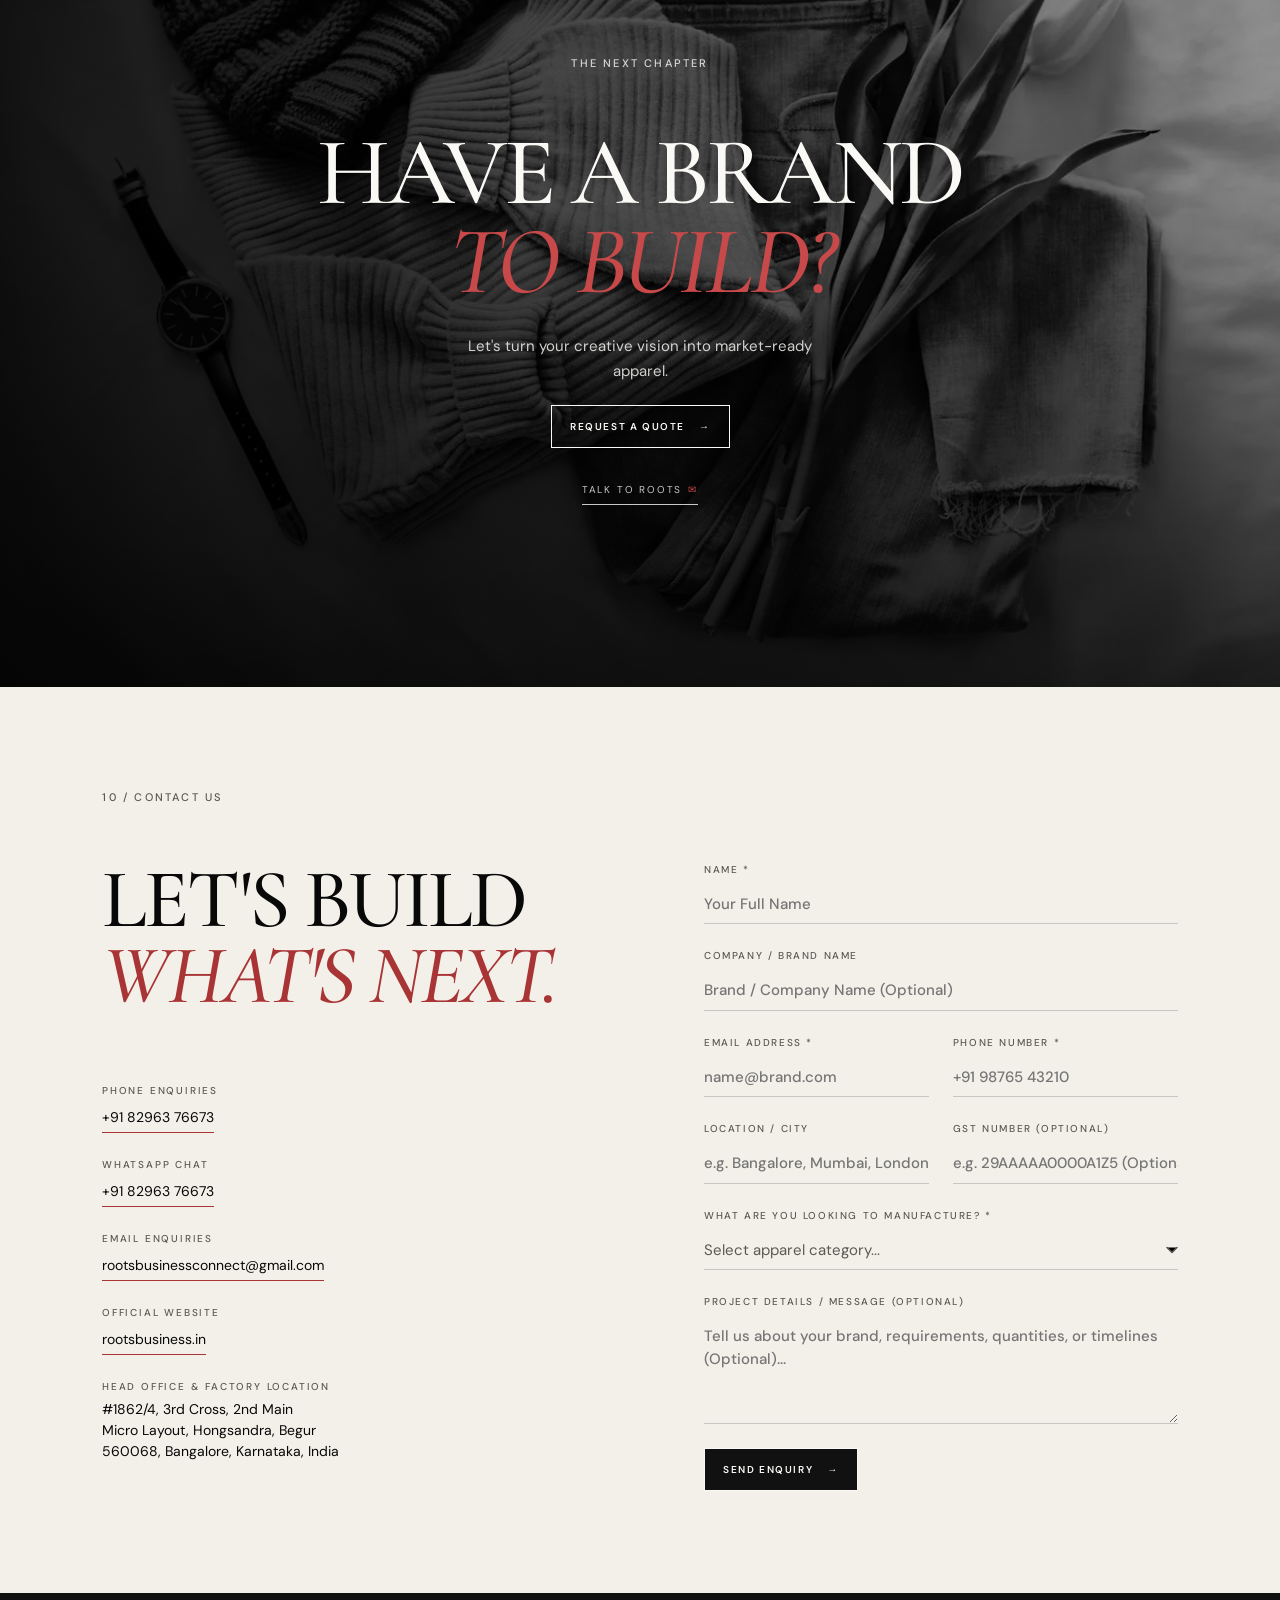
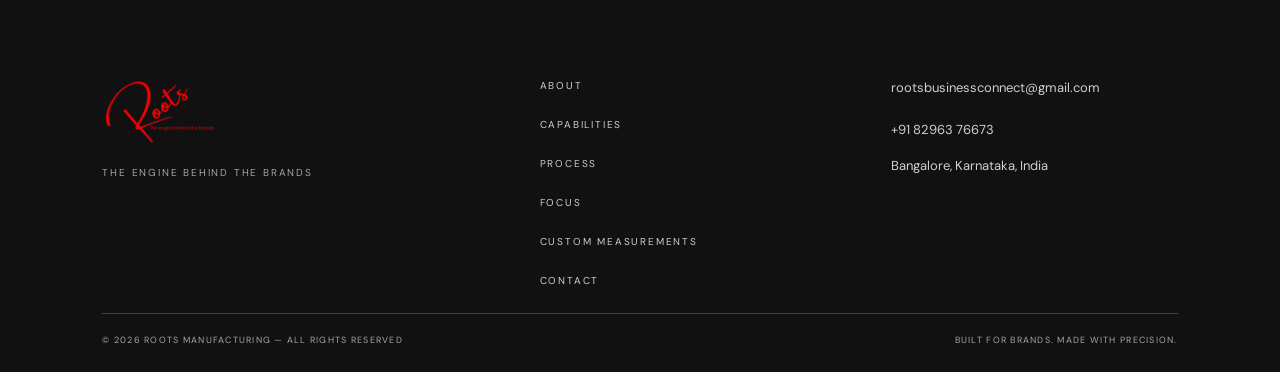
==== commit b126bd48: "fix: disable submit button during save, remove download json button, and update notification recipie" ====
--- a/index.html
+++ b/index.html
@@ -425,19 +425,35 @@
            Without it, tabbing off the selected stage button skipped the stage
            copy entirely and landed in the next section. -->
       <figure class="process-visual" id="process-panel" role="tabpanel" aria-labelledby="tab-01" tabindex="0">
+        <!-- Progress track across stage duration -->
+        <div class="process-progress-track" aria-hidden="true">
+          <div class="process-progress-fill" id="process-progress-fill"></div>
+        </div>
+
+        <!-- Live Technical Stage Badge -->
+        <div class="process-badge" aria-hidden="true">
+          <span class="process-badge-dot"></span>
+          <span class="process-badge-text">STAGE <span id="process-badge-num">01</span> / 09</span>
+        </div>
+
+        <!-- Floating Stage Navigation Controls -->
+        <button type="button" class="process-nav-btn process-nav-prev" id="process-prev" aria-label="Previous manufacturing stage">
+          <svg viewBox="0 0 24 24" width="16" height="16" aria-hidden="true" focusable="false">
+            <path d="M15 18l-6-6 6-6" fill="none" stroke="currentColor" stroke-width="2" stroke-linecap="round" stroke-linejoin="round"/>
+          </svg>
+        </button>
+        <button type="button" class="process-nav-btn process-nav-next" id="process-next" aria-label="Next manufacturing stage">
+          <svg viewBox="0 0 24 24" width="16" height="16" aria-hidden="true" focusable="false">
+            <path d="M9 6l6 6-6 6" fill="none" stroke="currentColor" stroke-width="2" stroke-linecap="round" stroke-linejoin="round"/>
+          </svg>
+        </button>
+
         <div class="process-img-wrap">
           <img class="process-img is-active" src="assets/images/process/roots-process-01-order-1200.webp"
               srcset="assets/images/process/roots-process-01-order-600.webp 600w, assets/images/process/roots-process-01-order-1200.webp 1200w, assets/images/process/roots-process-01-order.webp 1600w"
               sizes="(max-width: 800px) 88vw, 84vw"
               width="1600" height="900"
             alt="Two people reviewing handwritten notes beside a laptop" loading="lazy" decoding="async">
-          <!-- The second half of the crossfade. main.js assigns its src on the
-               first stage change; until then it needs one of its own, because
-               <img> requires src and an element without it is invalid HTML that
-               reports naturalWidth 0 for the life of the page. Pointing it at
-               the stage-01 file costs nothing — the active layer has already
-               fetched it, so this is a cache hit — and it is opacity 0 and
-               aria-hidden, so it is never seen or announced. -->
           <img class="process-img is-incoming" src="assets/images/process/roots-process-01-order-1200.webp"
             aria-hidden="true" alt="" loading="lazy" decoding="async">
         </div>
--- a/css/style.css
+++ b/css/style.css
@@ -1204,6 +1204,141 @@
   background-color: #121212;
   user-select: none;
   touch-action: pan-y;
+  border-radius: 4px;
+  border: 1px solid rgba(250, 249, 246, 0.12);
+  box-shadow: 0 16px 40px rgba(0, 0, 0, 0.45);
+}
+
+/* Subtle architectural corner accents */
+.process-visual::before,
+.process-visual::after {
+  content: '';
+  position: absolute;
+  width: 14px;
+  height: 14px;
+  pointer-events: none;
+  z-index: 4;
+  border-color: rgba(250, 249, 246, 0.35);
+  transition: border-color var(--trans-smooth);
+}
+.process-visual::before {
+  top: 12px;
+  left: 12px;
+  border-top: 1px solid;
+  border-left: 1px solid;
+}
+.process-visual::after {
+  bottom: 12px;
+  right: 12px;
+  border-bottom: 1px solid;
+  border-right: 1px solid;
+}
+
+/* Top Progress Track & Filling Line */
+.process-progress-track {
+  position: absolute;
+  top: 0;
+  left: 0;
+  right: 0;
+  height: 3px;
+  background: rgba(250, 249, 246, 0.12);
+  z-index: 5;
+  overflow: hidden;
+}
+
+.process-progress-fill {
+  height: 100%;
+  width: 0%;
+  background: linear-gradient(90deg, var(--roots-red), #e04a4b);
+  box-shadow: 0 0 10px rgba(169, 52, 53, 0.6);
+  transform-origin: left center;
+  transition: width 0.3s cubic-bezier(0.16, 1, 0.3, 1);
+}
+
+/* Live Technical Stage Badge */
+.process-badge {
+  position: absolute;
+  top: clamp(14px, 2.5vw, 24px);
+  right: clamp(14px, 2.5vw, 28px);
+  z-index: 5;
+  display: flex;
+  align-items: center;
+  gap: 8px;
+  padding: 6px 14px;
+  background: rgba(17, 17, 17, 0.72);
+  backdrop-filter: blur(10px);
+  -webkit-backdrop-filter: blur(10px);
+  border: 1px solid rgba(250, 249, 246, 0.18);
+  border-radius: 999px;
+  font-family: var(--font-sans);
+  font-size: 10px;
+  font-weight: 600;
+  letter-spacing: 0.16em;
+  color: var(--roots-white);
+  pointer-events: none;
+  box-shadow: 0 4px 16px rgba(0, 0, 0, 0.3);
+}
+
+.process-badge-dot {
+  width: 6px;
+  height: 6px;
+  border-radius: 50%;
+  background: var(--roots-red);
+  box-shadow: 0 0 8px var(--roots-red);
+  animation: processDotPulse 2s cubic-bezier(0.4, 0, 0.6, 1) infinite;
+}
+
+@keyframes processDotPulse {
+  0%, 100% { opacity: 1; transform: scale(1); }
+  50% { opacity: 0.4; transform: scale(0.75); }
+}
+
+/* Floating Stage Navigation Arrows */
+.process-nav-btn {
+  position: absolute;
+  top: 50%;
+  transform: translateY(-50%);
+  width: 44px;
+  height: 44px;
+  border-radius: 50%;
+  background: rgba(17, 17, 17, 0.65);
+  backdrop-filter: blur(10px);
+  -webkit-backdrop-filter: blur(10px);
+  border: 1px solid rgba(250, 249, 246, 0.2);
+  color: var(--roots-white);
+  display: flex;
+  align-items: center;
+  justify-content: center;
+  cursor: pointer;
+  z-index: 5;
+  transition: all 0.28s cubic-bezier(0.16, 1, 0.3, 1);
+  opacity: 0.65;
+}
+
+.process-nav-btn:hover {
+  opacity: 1;
+  background: var(--roots-charcoal);
+  border-color: var(--roots-red);
+  color: var(--roots-white);
+  box-shadow: 0 4px 16px rgba(169, 52, 53, 0.35);
+  transform: translateY(-50%) scale(1.08);
+}
+
+.process-nav-btn:active {
+  transform: translateY(-50%) scale(0.96);
+}
+
+.process-nav-prev {
+  left: clamp(12px, 2.5vw, 24px);
+}
+
+.process-nav-next {
+  right: clamp(12px, 2.5vw, 24px);
+}
+
+.process-nav-btn:focus-visible {
+  outline: 2px solid var(--roots-red);
+  outline-offset: 2px;
 }
 
 .process-img-wrap {
@@ -1220,18 +1355,26 @@
   width: 100%;
   height: 100%;
   object-fit: cover;
-  filter: grayscale(1);
+  filter: grayscale(0.8) contrast(1.04) brightness(0.9);
   opacity: 0;
-  transform: scale(1.025);
-  transition: opacity 0.44s cubic-bezier(0.16, 1, 0.3, 1),
-              transform 0.58s cubic-bezier(0.16, 1, 0.3, 1);
+  transform: scale(1.04);
+  transition: opacity 0.52s cubic-bezier(0.16, 1, 0.3, 1),
+              transform 0.72s cubic-bezier(0.16, 1, 0.3, 1),
+              filter 0.52s ease;
   will-change: opacity, transform;
 }
 
 .process-img.is-active {
   opacity: 1;
   transform: scale(1);
+  filter: grayscale(0.55) contrast(1.06) brightness(0.95);
   z-index: 1;
+  animation: processKenBurns 8s cubic-bezier(0.25, 1, 0.5, 1) infinite alternate;
+}
+
+@keyframes processKenBurns {
+  0% { transform: scale(1) translateY(0); }
+  100% { transform: scale(1.035) translateY(-4px); }
 }
 
 .process-img.is-settling {
@@ -1259,17 +1402,21 @@
 }
 
 .process-stage-num {
+  font-family: var(--font-sans);
   color: var(--roots-red-text);
   font-size: clamp(12px, 1.1vw, 15px);
-  font-weight: 600;
+  font-weight: 700;
   letter-spacing: 0.14em;
-  padding-top: 6px;
+  padding: 4px 10px;
+  background: rgba(169, 52, 53, 0.15);
+  border: 1px solid rgba(169, 52, 53, 0.3);
+  border-radius: 3px;
   flex-shrink: 0;
   display: inline-block;
   transform: translateY(0);
   opacity: 1;
-  transition: opacity 0.24s cubic-bezier(0.16, 1, 0.3, 1),
-              transform 0.32s cubic-bezier(0.16, 1, 0.3, 1);
+  transition: opacity 0.28s cubic-bezier(0.16, 1, 0.3, 1),
+              transform 0.36s cubic-bezier(0.16, 1, 0.3, 1);
 }
 
 .process-title {
@@ -1280,8 +1427,8 @@
   line-height: 1.15;
   transform: translateY(0);
   opacity: 1;
-  transition: opacity 0.28s cubic-bezier(0.16, 1, 0.3, 1) 0.03s,
-              transform 0.36s cubic-bezier(0.16, 1, 0.3, 1) 0.03s;
+  transition: opacity 0.32s cubic-bezier(0.16, 1, 0.3, 1) 0.03s,
+              transform 0.38s cubic-bezier(0.16, 1, 0.3, 1) 0.03s;
 }
 
 .process-desc {
@@ -1290,26 +1437,26 @@
   line-height: 1.55;
   transform: translateY(0);
   opacity: 1;
-  transition: opacity 0.32s cubic-bezier(0.16, 1, 0.3, 1) 0.06s,
-              transform 0.40s cubic-bezier(0.16, 1, 0.3, 1) 0.06s;
+  transition: opacity 0.36s cubic-bezier(0.16, 1, 0.3, 1) 0.06s,
+              transform 0.42s cubic-bezier(0.16, 1, 0.3, 1) 0.06s;
 }
 
 /* Staggered exit state during stage transitions */
 .process-caption.is-transitioning .process-stage-num {
   opacity: 0;
-  transform: translateY(4px);
+  transform: translateY(-8px) scale(0.9);
   transition-delay: 0s;
 }
 
 .process-caption.is-transitioning .process-title {
   opacity: 0;
-  transform: translateY(6px);
+  transform: translateY(10px);
   transition-delay: 0s;
 }
 
 .process-caption.is-transitioning .process-desc {
   opacity: 0;
-  transform: translateY(8px);
+  transform: translateY(12px);
   transition-delay: 0s;
 }
 
@@ -1322,7 +1469,7 @@
   gap: 0;
 }
 
-/* Gliding Timeline Slider Bar */
+/* Gliding Timeline Slider Bar with Subtle Glow */
 .timeline-slider-track {
   position: absolute;
   top: -1px;
@@ -1341,10 +1488,11 @@
   left: 0;
   height: 2px;
   background: var(--roots-red);
+  box-shadow: 0 0 10px rgba(169, 52, 53, 0.7);
   transform: translate3d(var(--slider-x, 0px), 0, 0);
   width: var(--slider-w, 100px);
-  transition: transform 0.38s cubic-bezier(0.16, 1, 0.3, 1),
-              width 0.38s cubic-bezier(0.16, 1, 0.3, 1);
+  transition: transform 0.42s cubic-bezier(0.16, 1, 0.3, 1),
+              width 0.42s cubic-bezier(0.16, 1, 0.3, 1);
   will-change: transform, width;
 }
 
